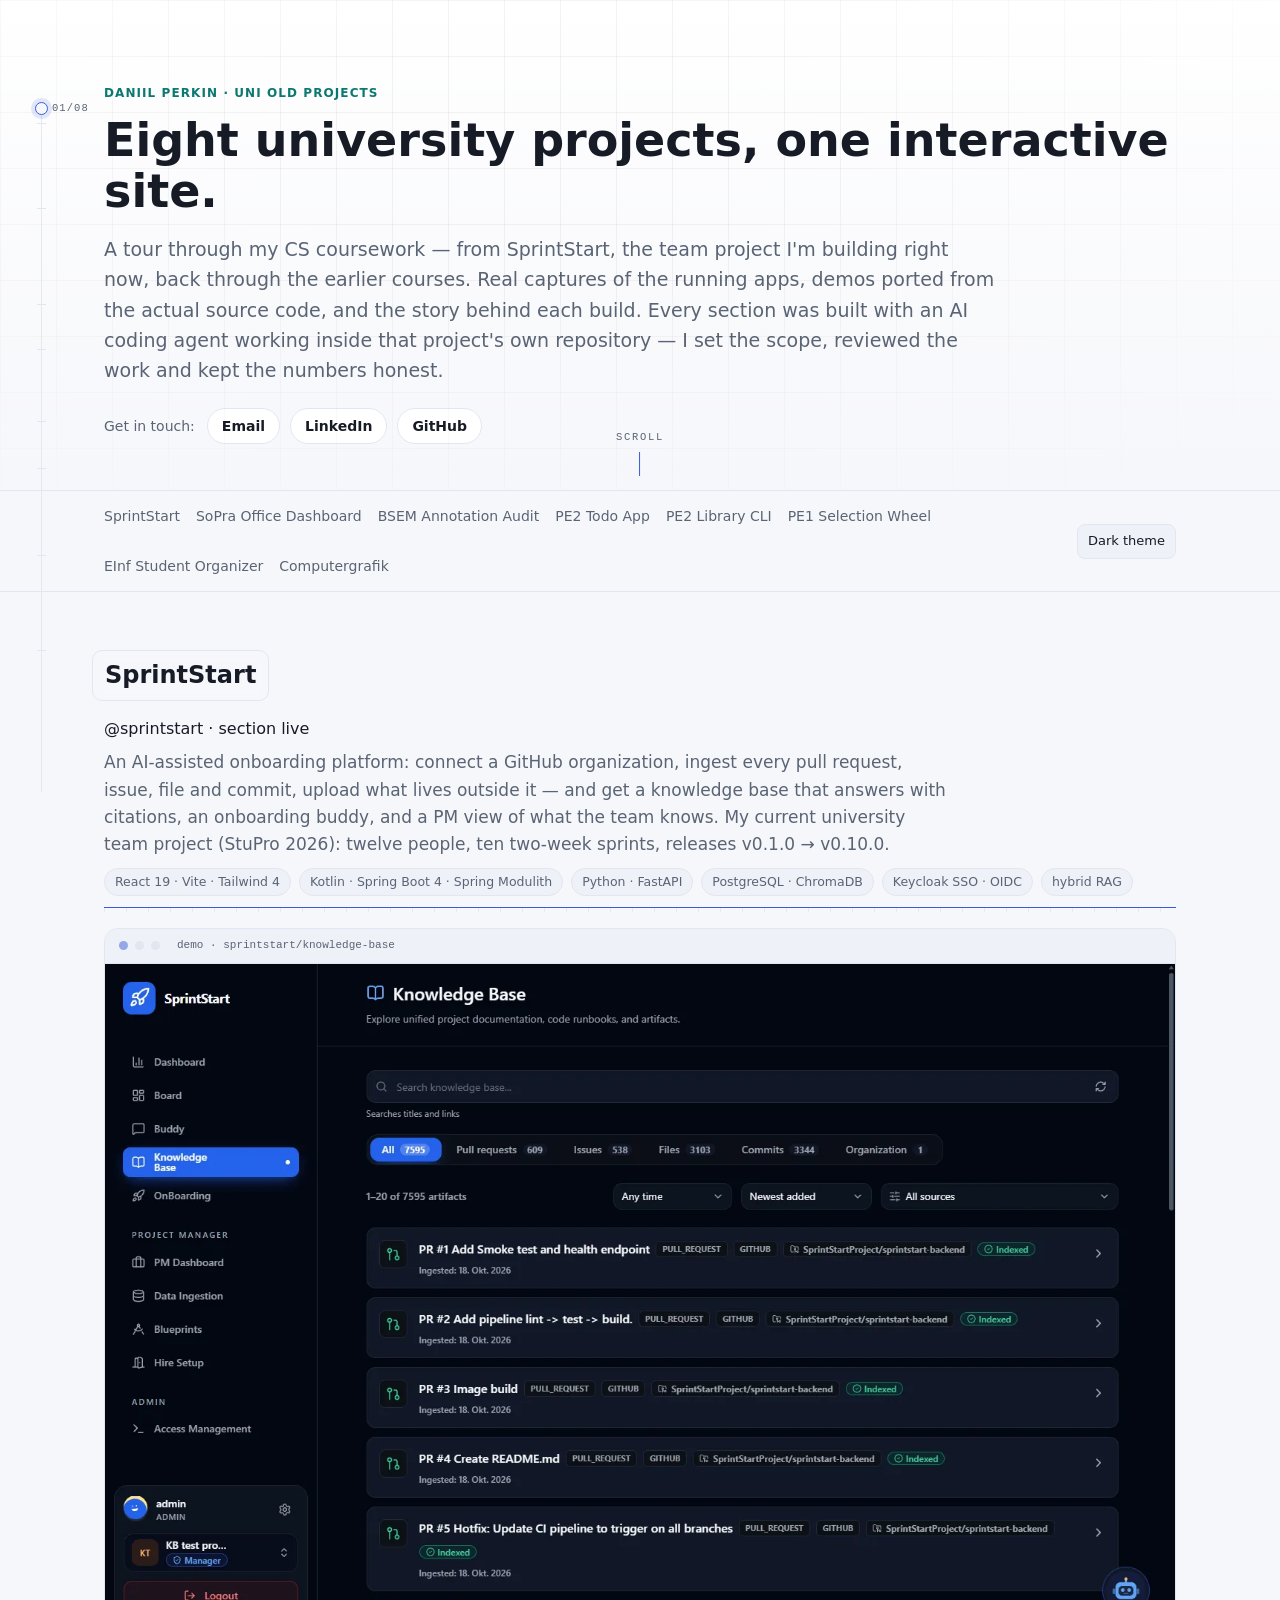
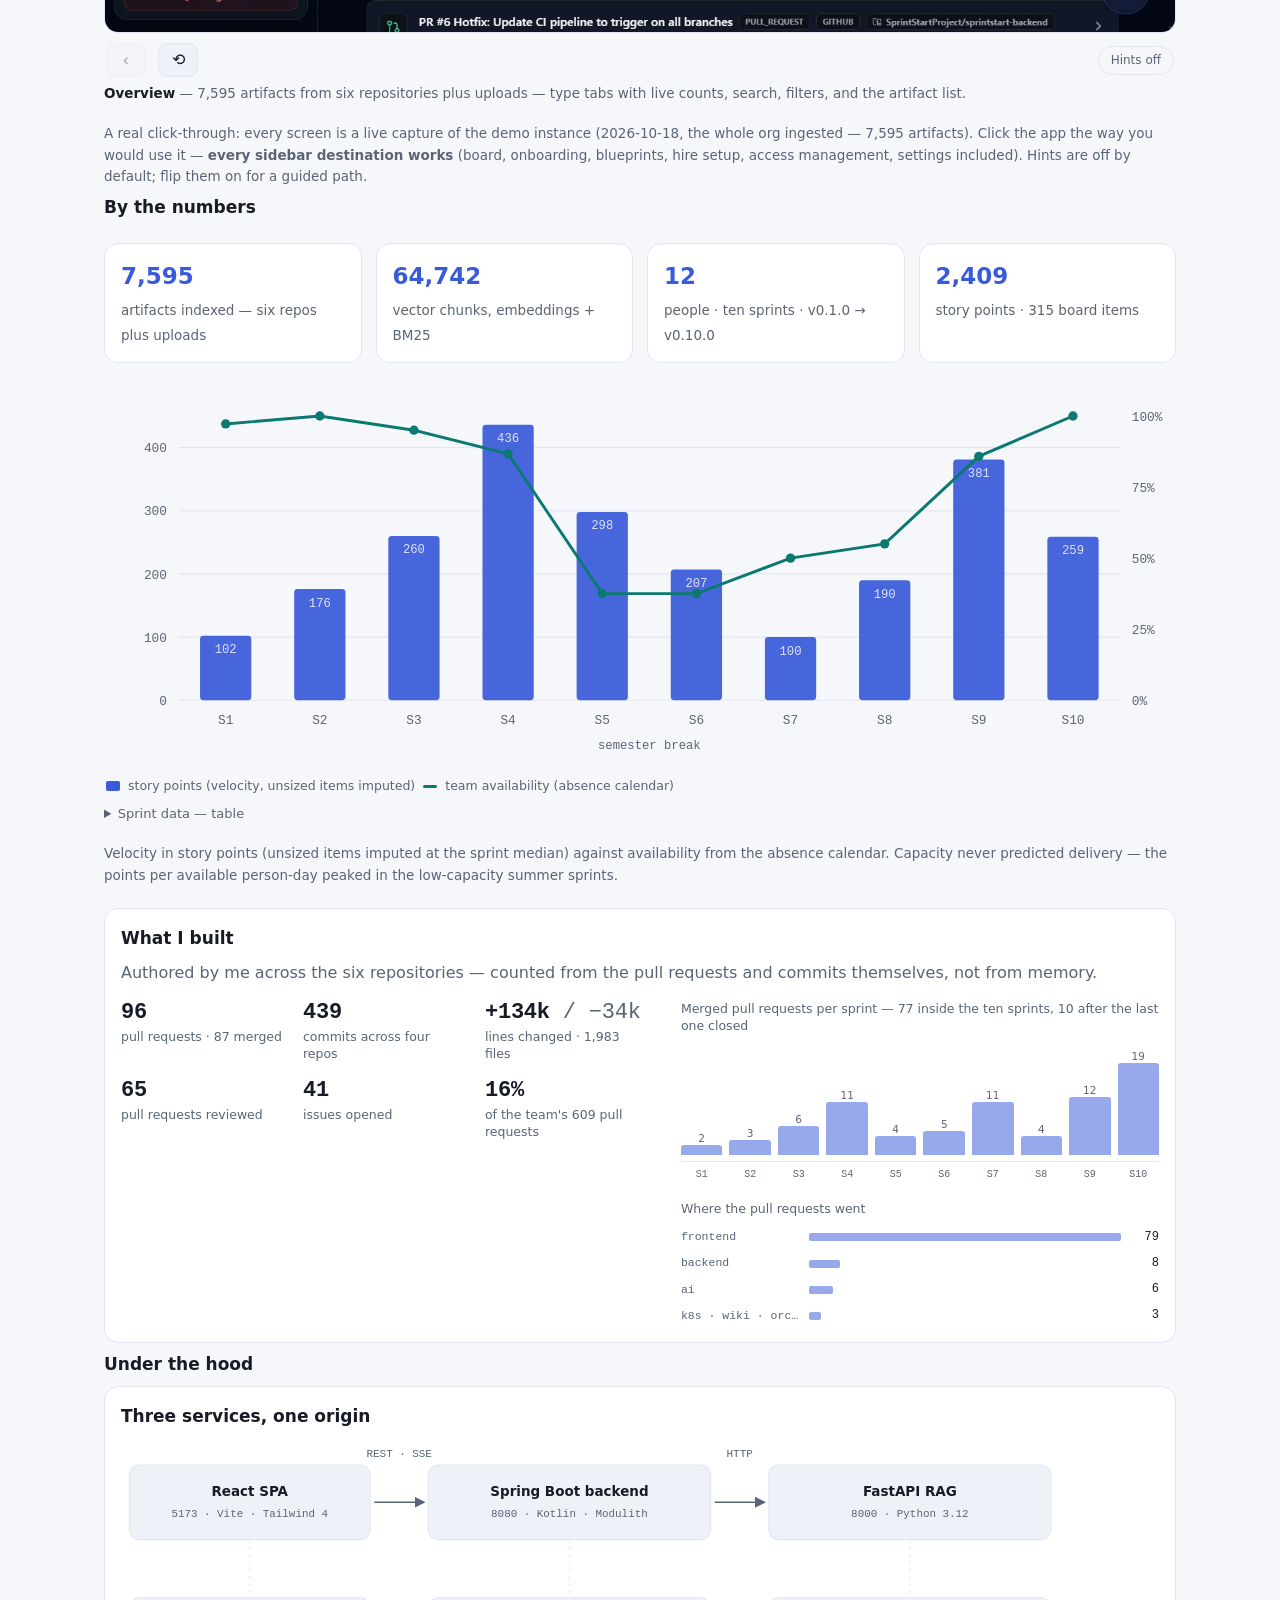
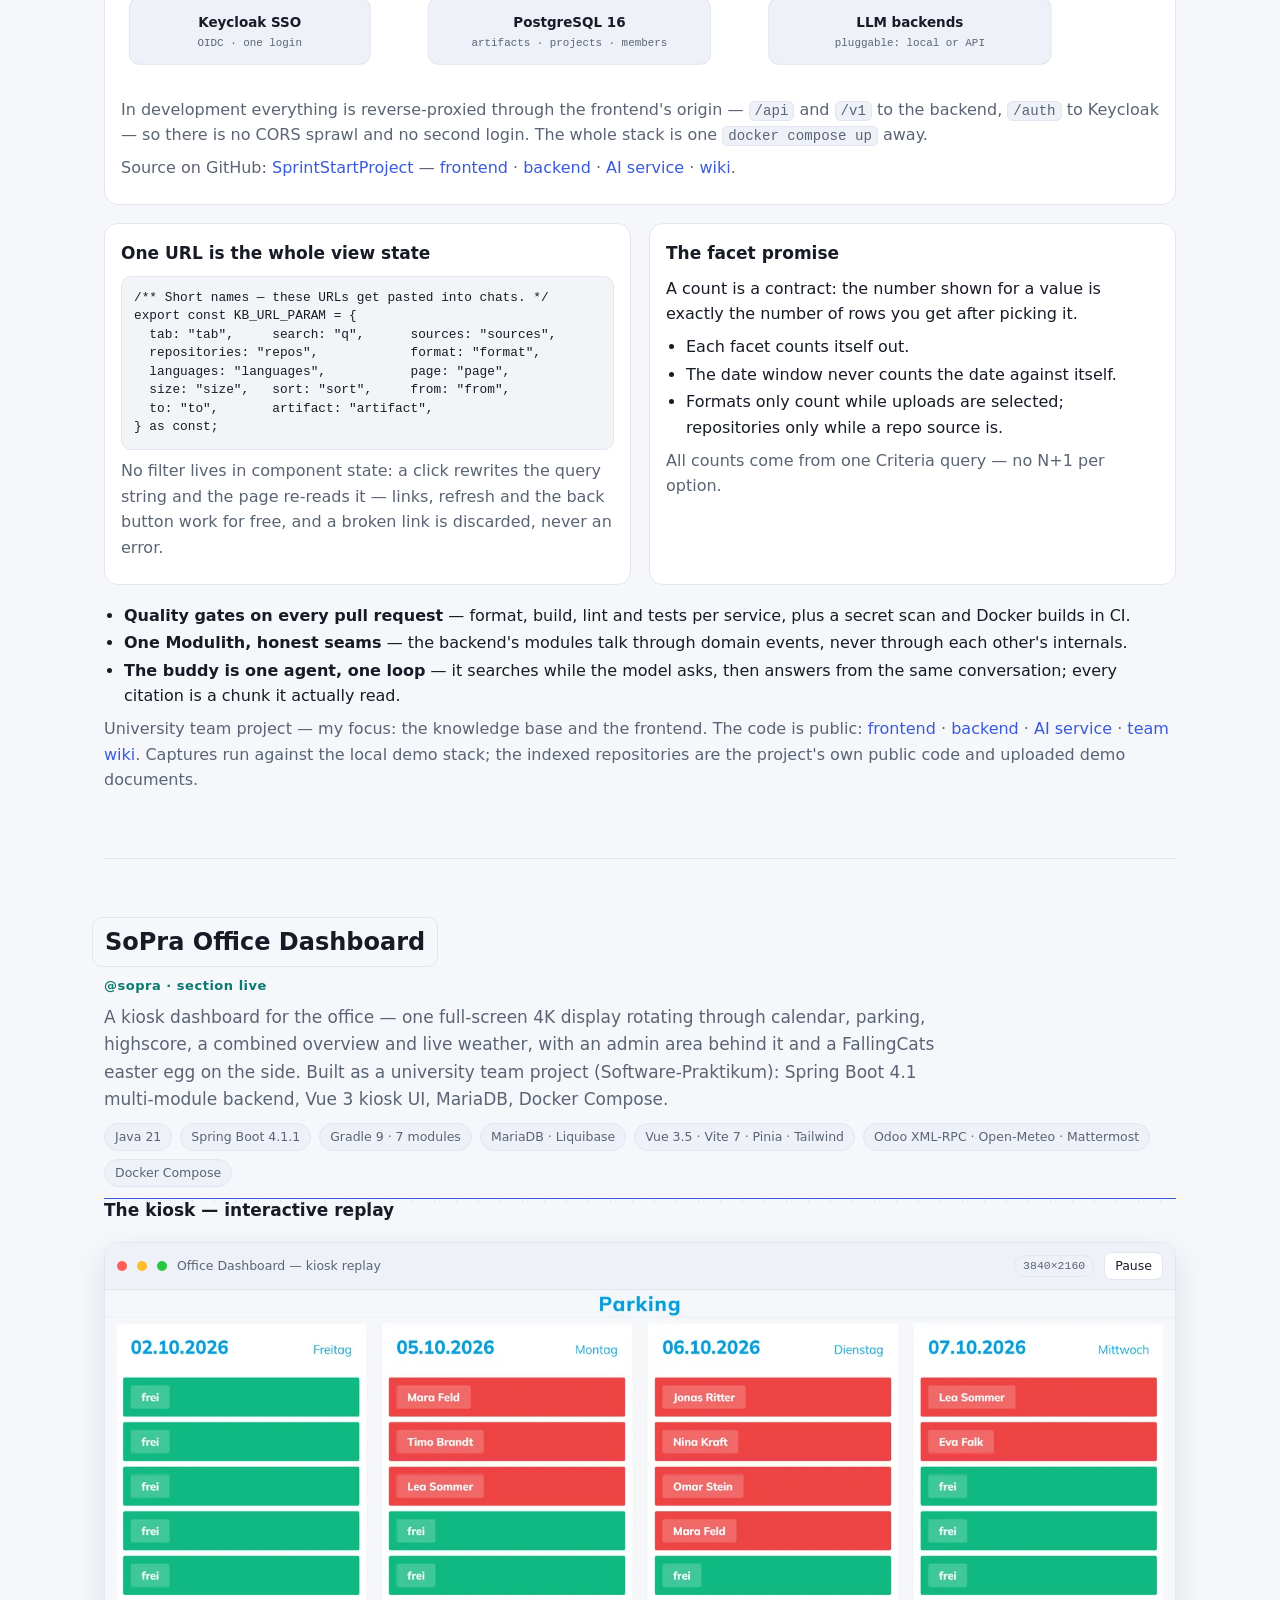
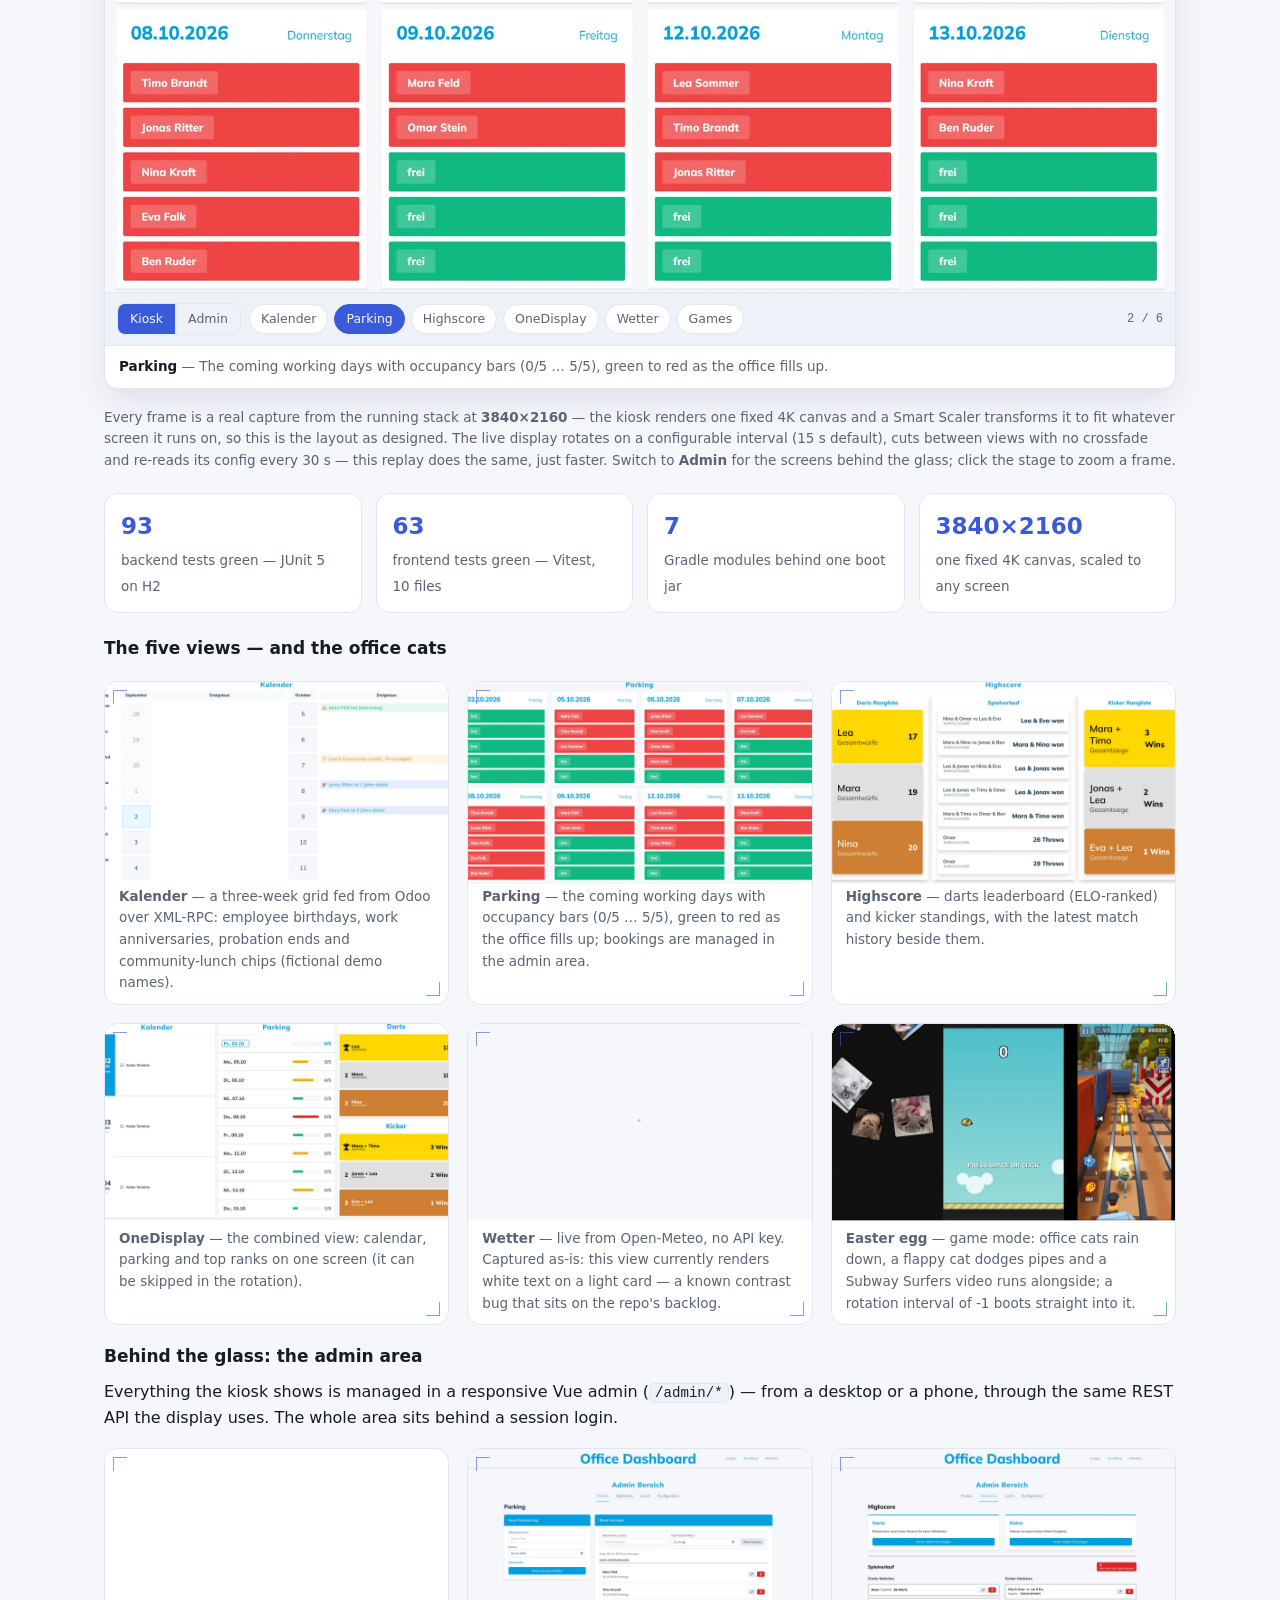
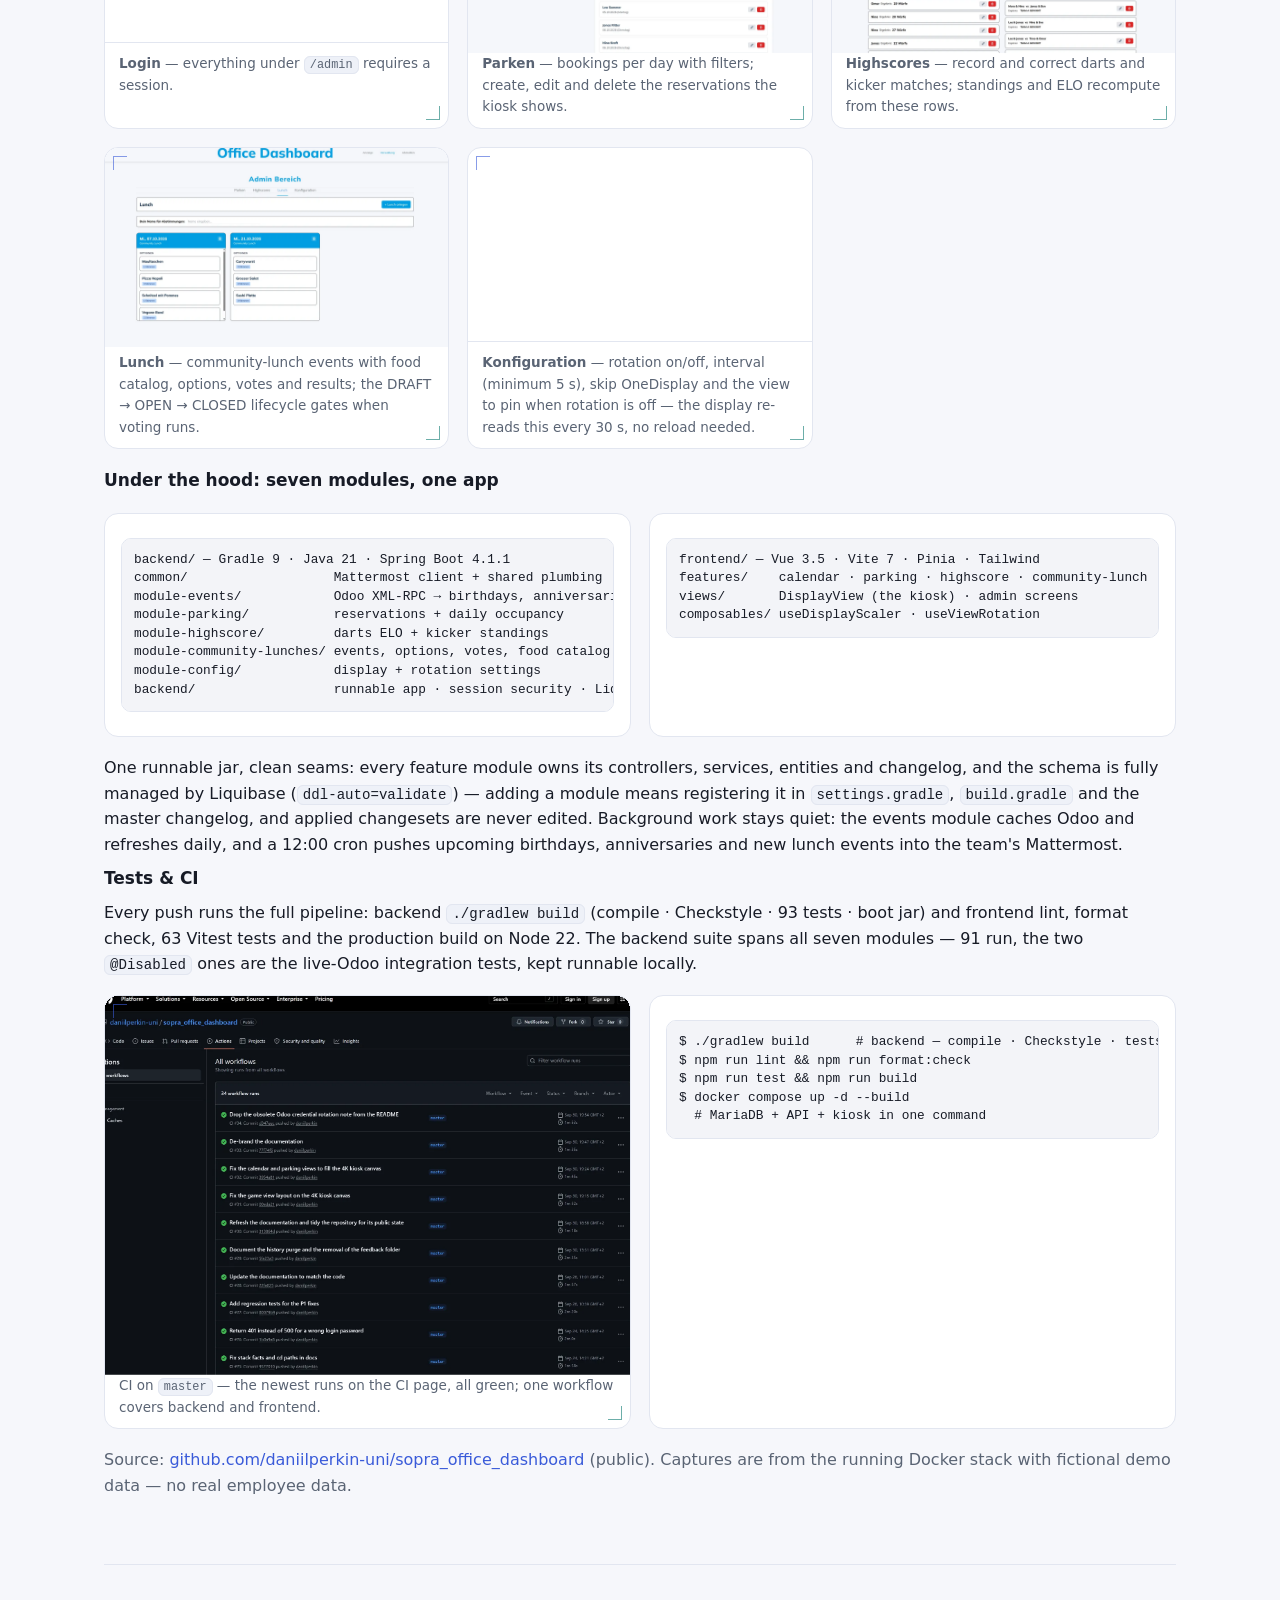
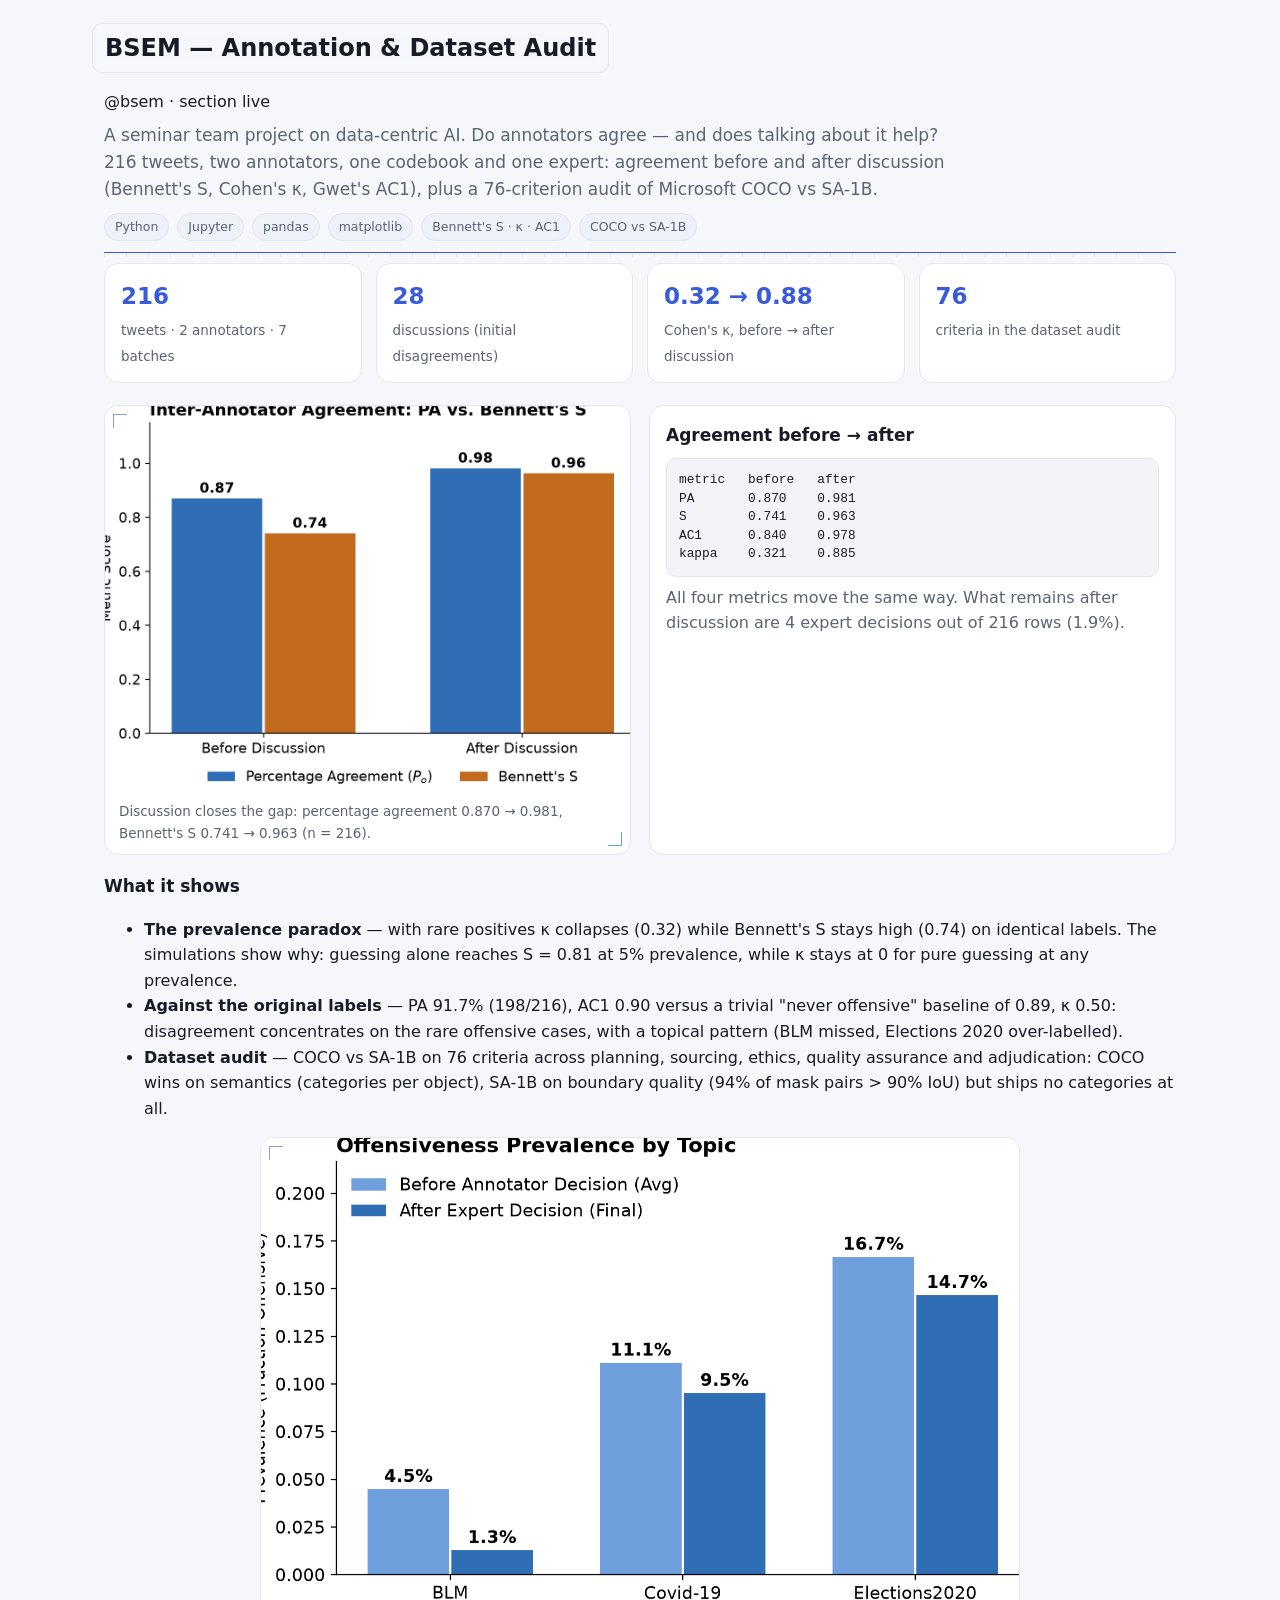
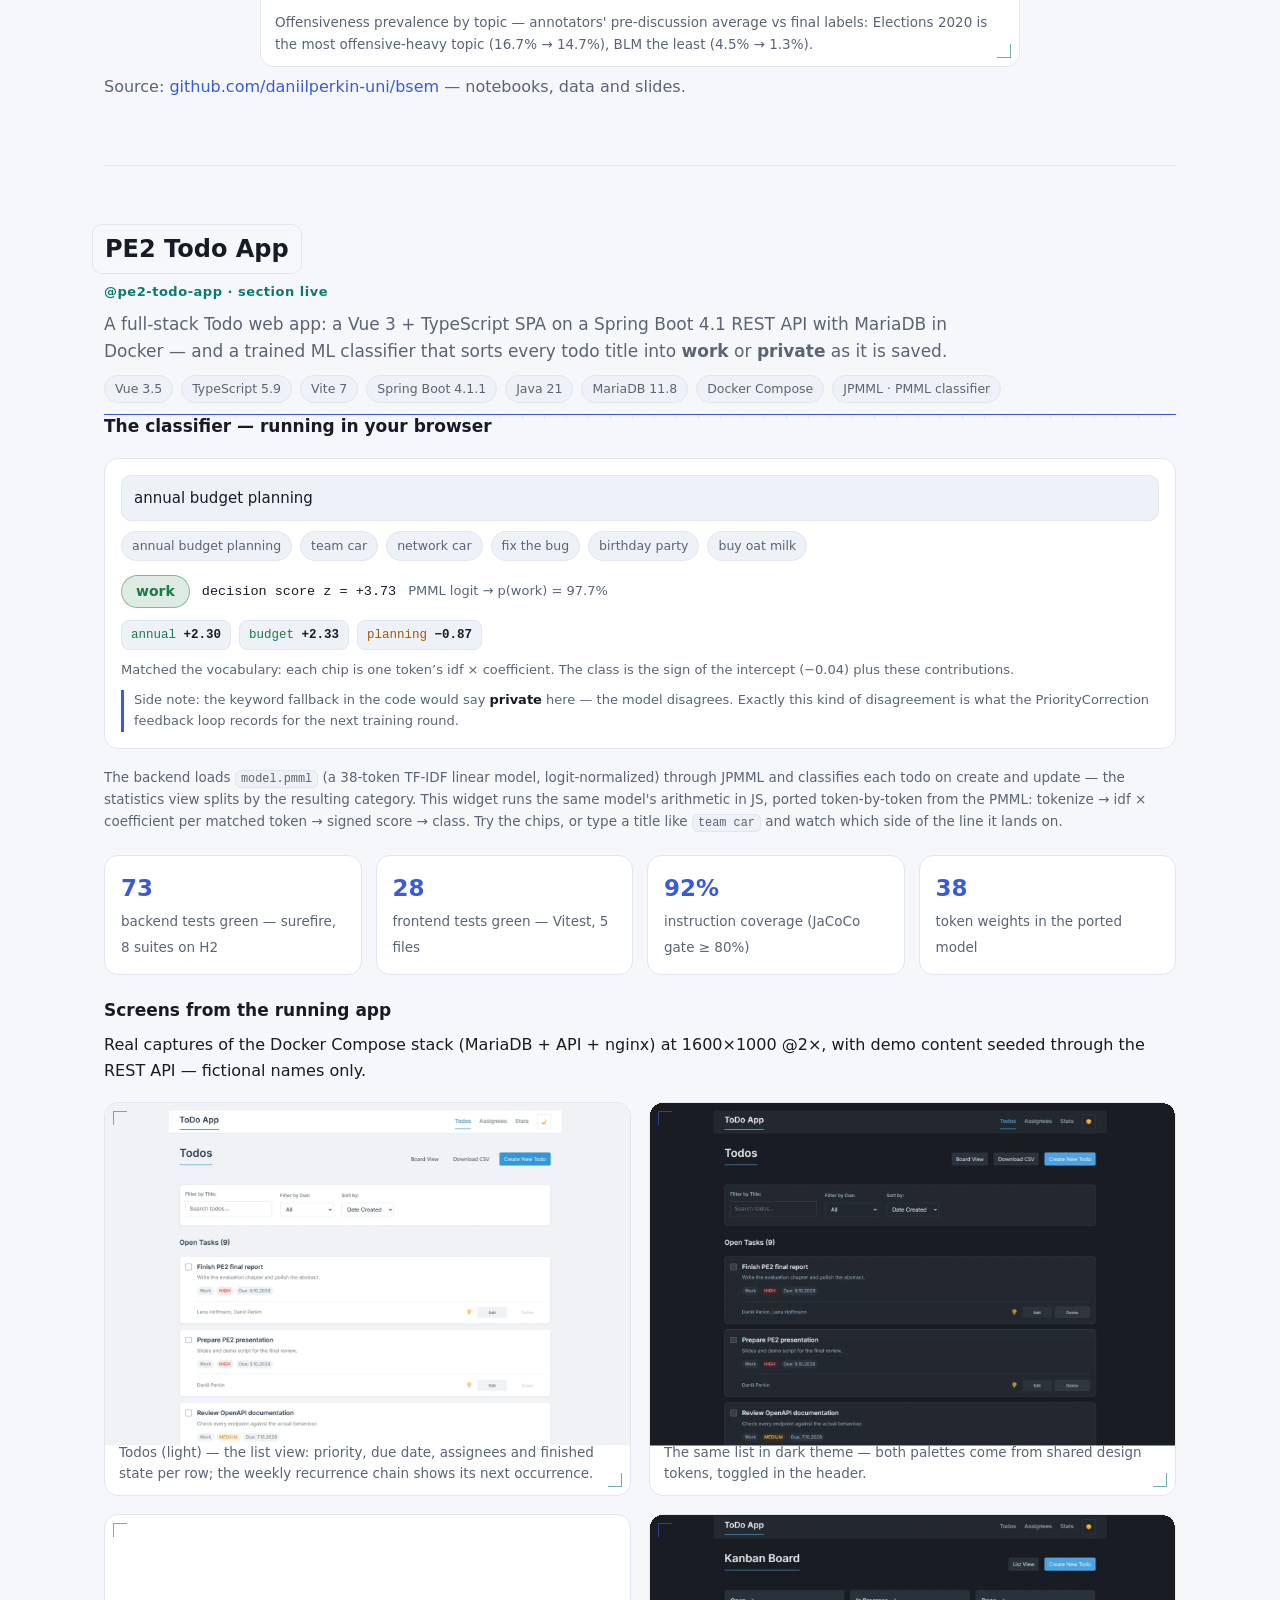
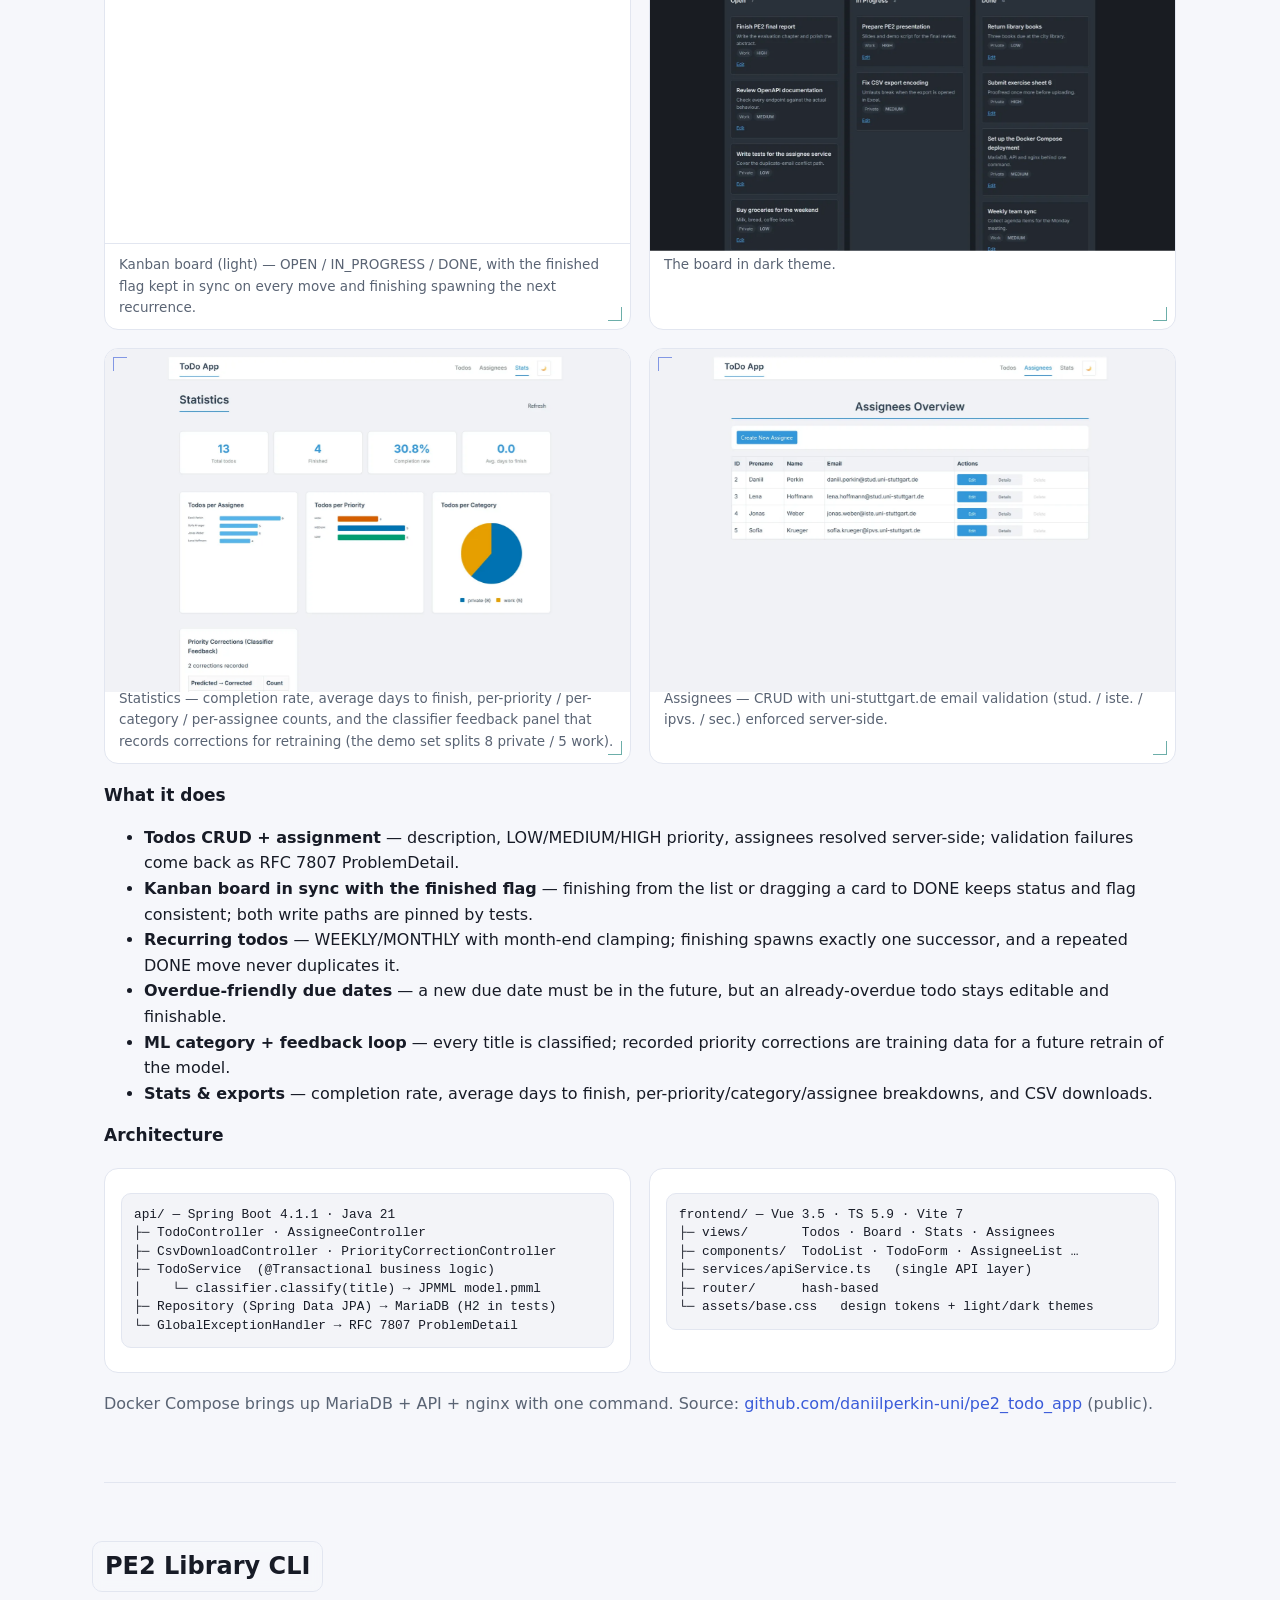
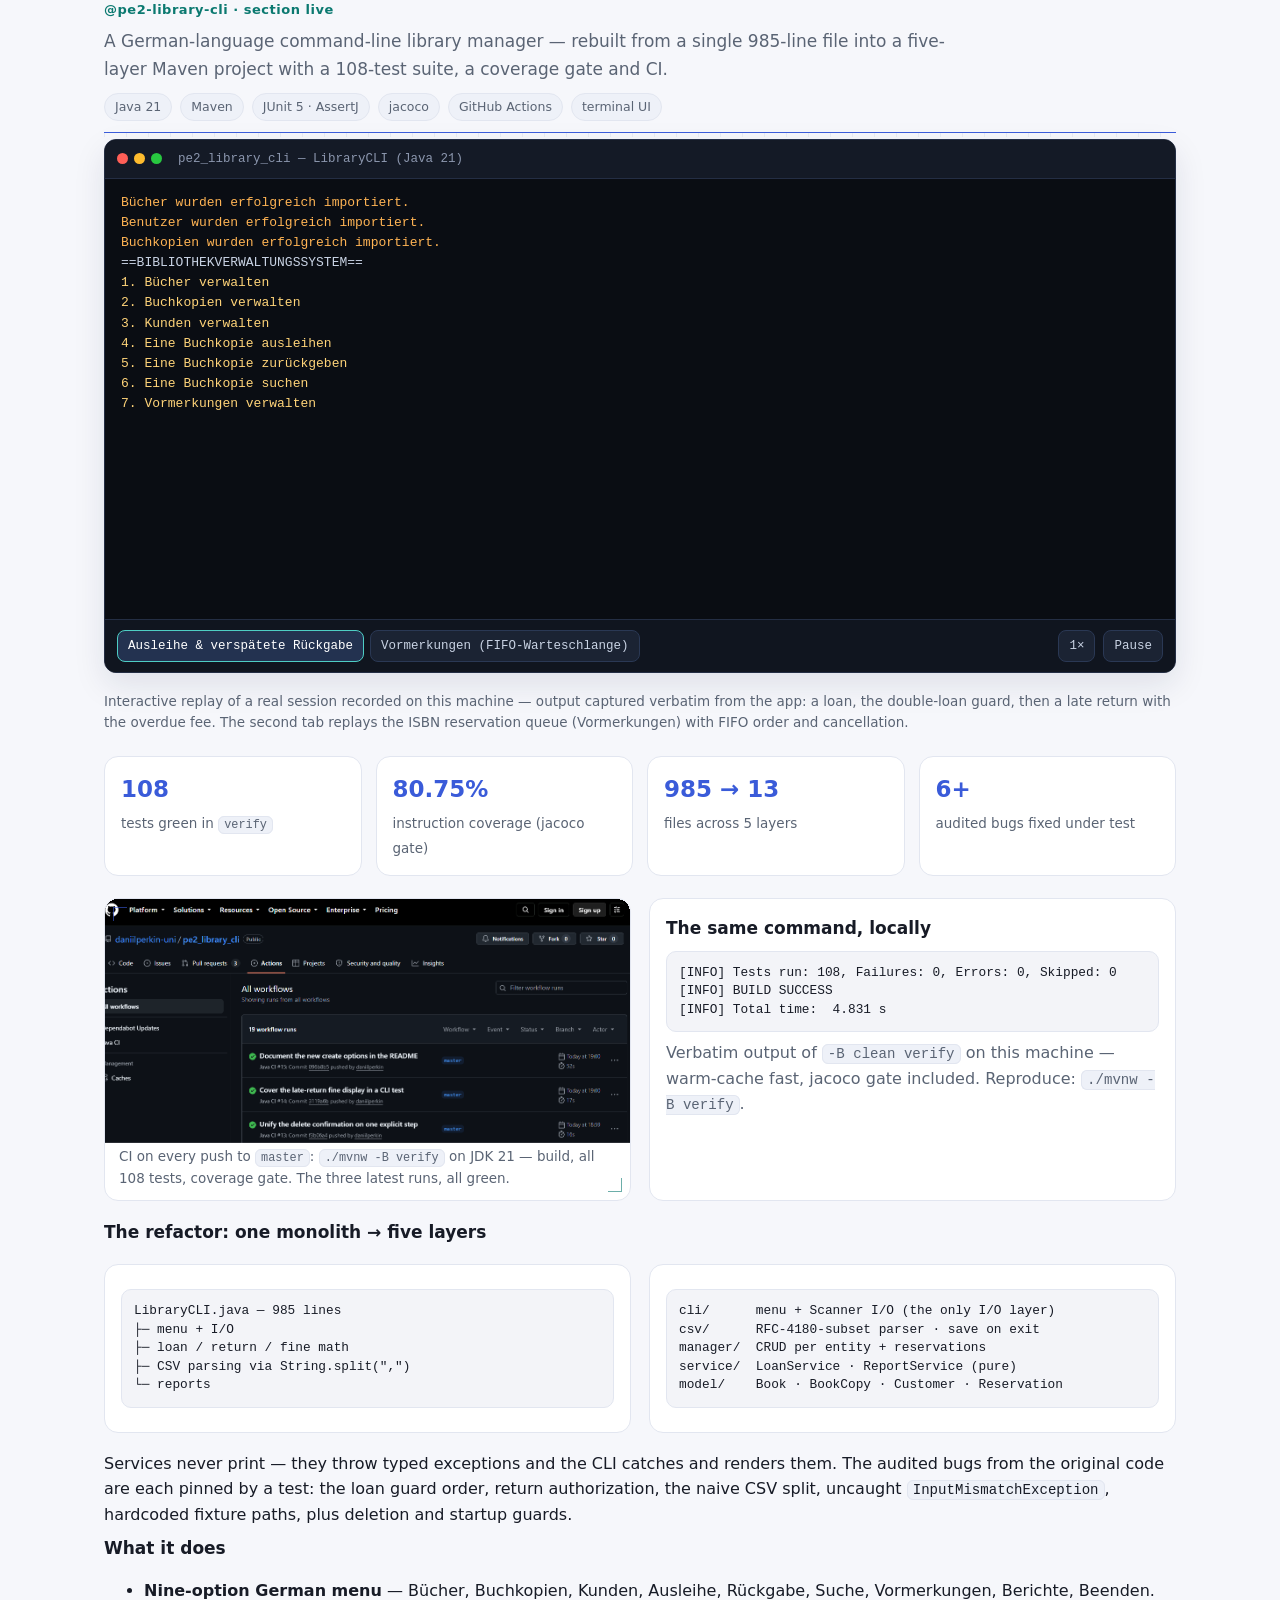
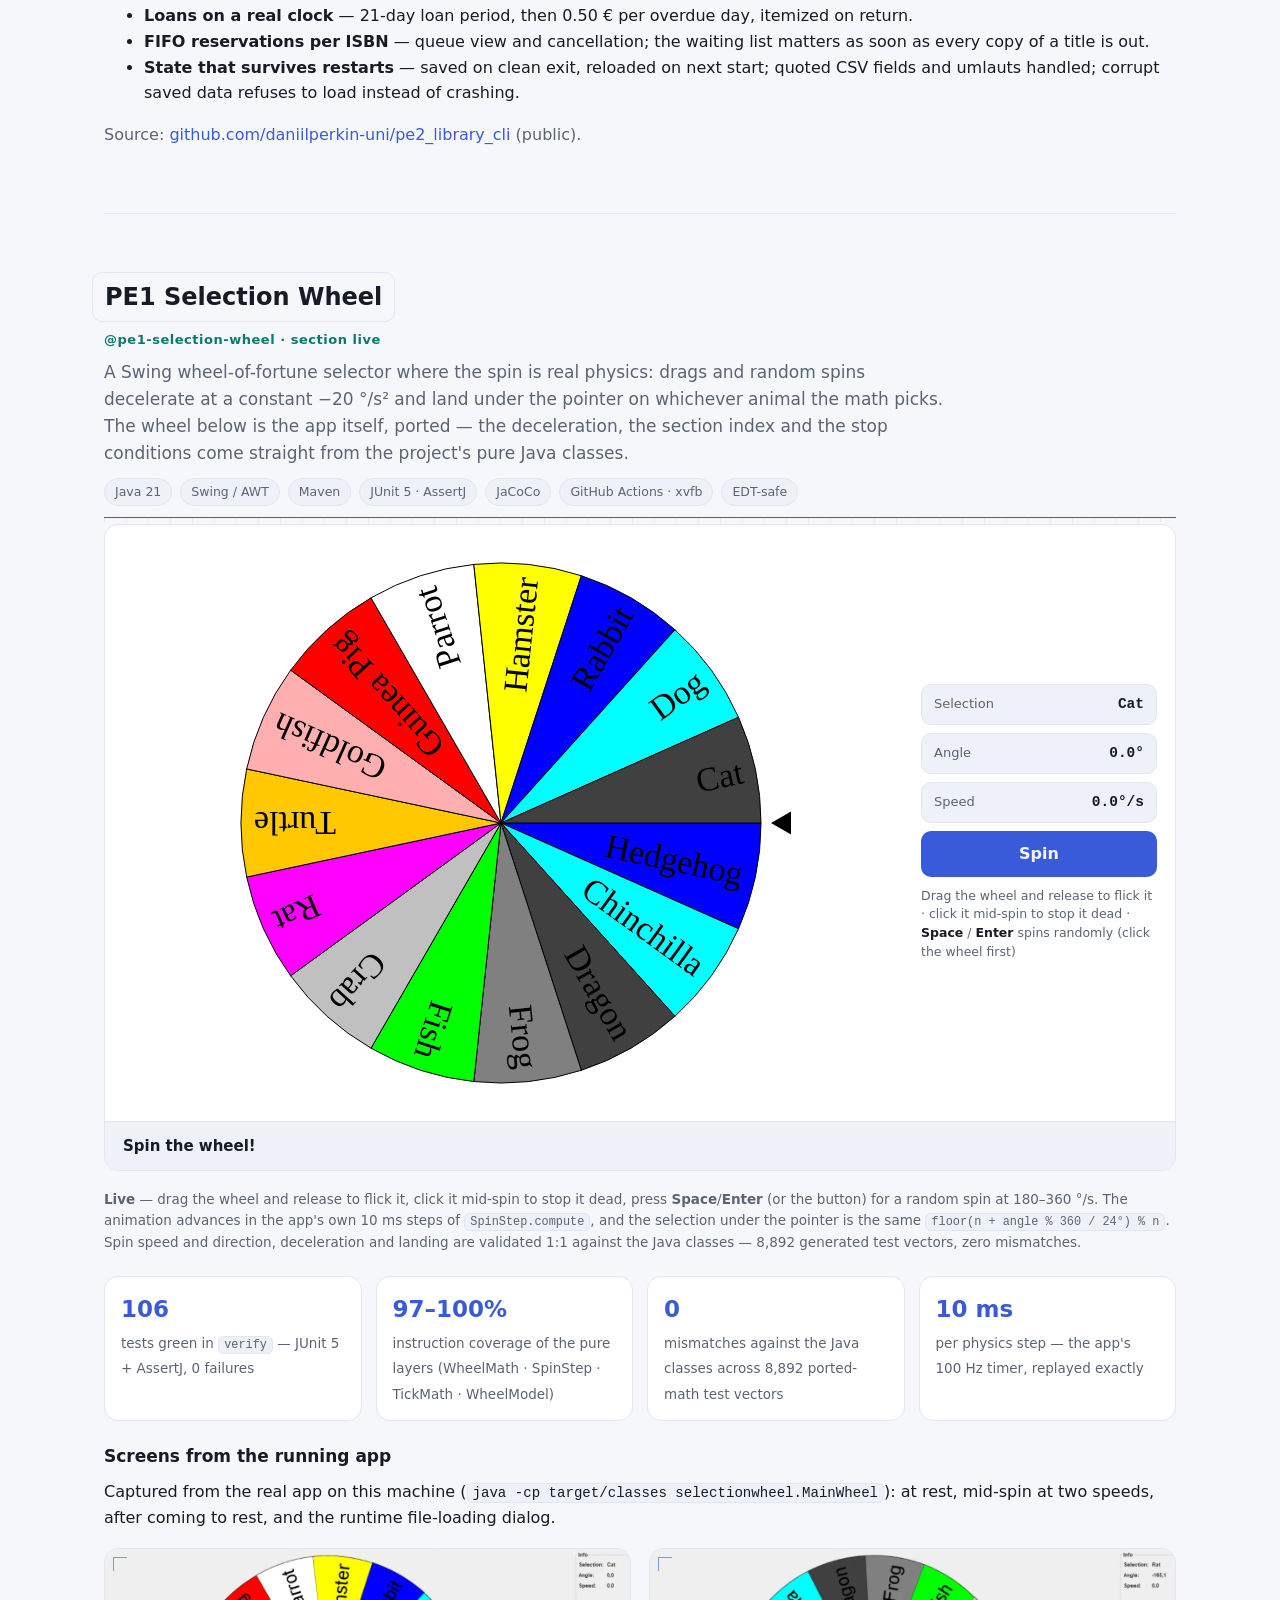
==== index.html @ 146ef690 "Add contact links to the hero and the footer A portfolio page with no way to reach its owner wastes " ====
<!doctype html>
<html lang="en" data-theme="dark">
<head>
<meta charset="utf-8">
<meta name="viewport" content="width=device-width, initial-scale=1">
<title>Uni old projects — Daniil Perkin</title>
<meta name="description" content="Interactive tour of eight university CS projects — SprintStart, SoPra Office Dashboard, BSEM, PE2 Todo, PE2 Library CLI, PE1 Selection Wheel, EInf Student Organizer and Computergrafik. Real captures of the running apps and demos ported from the source code.">
<meta name="author" content="Daniil Perkin">
<meta name="theme-color" content="#0b0e14">
<link rel="canonical" href="https://daniilperkin-uni.github.io/uni-old-projects/">
<link rel="icon" href="assets/favicon.svg" type="image/svg+xml">
<link rel="apple-touch-icon" href="assets/og-card.png">
<meta property="og:type" content="website">
<meta property="og:site_name" content="Daniil Perkin — Uni old projects">
<meta property="og:title" content="Eight university projects, one interactive site.">
<meta property="og:description" content="Real captures of the running apps, demos ported from the actual source code, and the story behind each build — SprintStart, SoPra, BSEM, PE2, PE1, EInf and Computergrafik.">
<meta property="og:url" content="https://daniilperkin-uni.github.io/uni-old-projects/">
<meta property="og:image" content="https://daniilperkin-uni.github.io/uni-old-projects/assets/og-card.png">
<meta property="og:image:type" content="image/png">
<meta property="og:image:width" content="1200">
<meta property="og:image:height" content="630">
<meta property="og:image:alt" content="Daniil Perkin — eight university projects, one interactive site">
<meta property="og:locale" content="en_GB">
<meta name="twitter:card" content="summary_large_image">
<meta name="twitter:title" content="Eight university projects, one interactive site.">
<meta name="twitter:description" content="Real captures of the running apps, demos ported from the source code, and the story behind each build.">
<meta name="twitter:image" content="https://daniilperkin-uni.github.io/uni-old-projects/assets/og-card.png">
<meta name="twitter:image:alt" content="Eight university projects, one interactive site.">
<script type="application/ld+json">
{
  "@context": "https://schema.org",
  "@type": "Person",
  "name": "Daniil Perkin",
  "email": "mailto:daniilperkin2004@gmail.com",
  "jobTitle": "Computer Science student",
  "affiliation": { "@type": "CollegeOrUniversity", "name": "University of Stuttgart" },
  "sameAs": [
    "https://www.linkedin.com/in/daniil-perkin-87b980446/",
    "https://github.com/daniilperkin"
  ]
}
</script>
<script>(function(){try{var t=localStorage.getItem('uop-theme');if(t==='light'||t==='dark'){document.documentElement.dataset.theme=t}else if(window.matchMedia('(prefers-color-scheme: light)').matches){document.documentElement.dataset.theme='light'}}catch(e){}})();</script>
<link rel="stylesheet" href="assets/css/tokens.css">
<link rel="stylesheet" href="assets/css/base.css">
<link rel="stylesheet" href="assets/css/components.css">
<link rel="stylesheet" href="assets/css/motion.css">
<link rel="stylesheet" href="sections/sprintstart/style.css">
<link rel="stylesheet" href="sections/sopra_office_dashboard/style.css">
<link rel="stylesheet" href="sections/bsem/style.css">
<link rel="stylesheet" href="sections/pe2_todo_app/style.css">
<link rel="stylesheet" href="sections/pe2_library_cli/style.css">
<link rel="stylesheet" href="sections/pe1_selection_wheel/style.css">
<link rel="stylesheet" href="sections/oop_student_organizer/style.css">
<link rel="stylesheet" href="sections/computergrafik_aufgaben/style.css">
</head>
<body>
<a class="skip" href="#main">Skip to content</a>
<header class="hero">
  <div class="wrap">
    <p class="kicker">Daniil Perkin · Uni old projects</p>
    <h1>Eight university projects, one interactive site.</h1>
    <p class="lede">A tour through my CS coursework — from SprintStart, the team project I'm building right now, back through the earlier courses. Real captures of the running apps, demos ported from the actual source code, and the story behind each build. Every section was built with an AI coding agent working inside that project's own repository — I set the scope, reviewed the work and kept the numbers honest.</p>
    <p class="contact-links"><span class="contact-lead">Get in touch:</span><a class="contact-link" href="mailto:daniilperkin2004@gmail.com">Email</a><a class="contact-link" href="https://www.linkedin.com/in/daniil-perkin-87b980446/" target="_blank" rel="me noopener">LinkedIn</a><a class="contact-link" href="https://github.com/daniilperkin" target="_blank" rel="me noopener">GitHub</a></p>
  </div>
</header>
<nav class="topnav" aria-label="Projects"><div class="wrap" id="topnav">
<div class="navlinks">
<a href="#sprintstart">SprintStart</a>
<a href="#sopra_office_dashboard">SoPra Office Dashboard</a>
<a href="#bsem">BSEM Annotation Audit</a>
<a href="#pe2_todo_app">PE2 Todo App</a>
<a href="#pe2_library_cli">PE2 Library CLI</a>
<a href="#pe1_selection_wheel">PE1 Selection Wheel</a>
<a href="#oop_student_organizer">EInf Student Organizer</a>
<a href="#computergrafik_aufgaben">Computergrafik</a>
</div>
<button id="theme-toggle" type="button">Light theme</button>
</div></nav>
<main class="wrap" id="main">
<section class="project" id="sprintstart">
  <header class="p-head">
    <p class="p-owner">@sprintstart · section live</p>
    <h2>SprintStart</h2>
    <p class="p-lede">An AI-assisted onboarding platform: connect a GitHub organization, ingest every pull request, issue, file and commit, upload what lives outside it — and get a knowledge base that answers with citations, an onboarding buddy, and a PM view of what the team knows. My current university team project (StuPro 2026): twelve people, ten two-week sprints, releases v0.1.0 → v0.10.0.</p>
    <p class="chips"><span class="chip">React 19 · Vite · Tailwind 4</span><span class="chip">Kotlin · Spring Boot 4 · Spring Modulith</span><span class="chip">Python · FastAPI</span><span class="chip">PostgreSQL · ChromaDB</span><span class="chip">Keycloak SSO · OIDC</span><span class="chip">hybrid RAG</span></p>
  </header>

  <div class="mount" id="ss-demo"></div>
  <script defer src="sections/sprintstart/data.js"></script>
  <p class="caption">A real click-through: every screen is a live capture of the demo instance (2026-10-18, the whole org ingested — 7,595 artifacts). Click the app the way you would use it — <b>every sidebar destination works</b> (board, onboarding, blueprints, hire setup, access management, settings included). Hints are off by default; flip them on for a guided path.</p>

  <h3>By the numbers</h3>
  <div class="kpis">
    <div class="kpi"><b>7,595</b><span>artifacts indexed — six repos plus uploads</span></div>
    <div class="kpi"><b>64,742</b><span>vector chunks, embeddings + BM25</span></div>
    <div class="kpi"><b>12</b><span>people · ten sprints · v0.1.0 → v0.10.0</span></div>
    <div class="kpi"><b>2,409</b><span>story points · 315 board items</span></div>
  </div>
  <div class="mount" id="ss-chart"></div>
  <p class="caption">Velocity in story points (unsized items imputed at the sprint median) against availability from the absence calendar. Capacity never predicted delivery — the points per available person-day peaked in the low-capacity summer sprints.</p>

  <div class="card mine">
    <h3>What I built</h3>
    <p class="muted">Authored by me across the six repositories — counted from the pull requests and commits themselves, not from memory.</p>
    <div class="mine-body">
      <div class="mine-stats">
        <div><b>96</b><span>pull requests · 87 merged</span></div>
        <div><b>439</b><span>commits across four repos</span></div>
        <div><b>+134k <i>/ −34k</i></b><span>lines changed · 1,983 files</span></div>
        <div><b>65</b><span>pull requests reviewed</span></div>
        <div><b>41</b><span>issues opened</span></div>
        <div><b>16%</b><span>of the team's 609 pull requests</span></div>
      </div>
      <div class="mine-charts">
        <figure class="mine-sprints">
          <figcaption>Merged pull requests per sprint — 77 inside the ten sprints, 10 after the last one closed</figcaption>
          <div class="bars" role="img" aria-label="Merged pull requests per sprint: S1 2, S2 3, S3 6, S4 11, S5 4, S6 5, S7 11, S8 4, S9 12, S10 19.">
            <i style="--h:11%"><em>2</em></i><i style="--h:16%"><em>3</em></i><i style="--h:32%"><em>6</em></i><i style="--h:58%"><em>11</em></i><i style="--h:21%"><em>4</em></i><i style="--h:26%"><em>5</em></i><i style="--h:58%"><em>11</em></i><i style="--h:21%"><em>4</em></i><i style="--h:63%"><em>12</em></i><i style="--h:100%"><em>19</em></i>
          </div>
          <div class="labels" aria-hidden="true"><span>S1</span><span>S2</span><span>S3</span><span>S4</span><span>S5</span><span>S6</span><span>S7</span><span>S8</span><span>S9</span><span>S10</span></div>
        </figure>
        <figure class="mine-repos">
          <figcaption>Where the pull requests went</figcaption>
          <ul>
            <li><span>frontend</span><i style="--w:100%"></i><b>79</b></li>
            <li><span>backend</span><i style="--w:10%"></i><b>8</b></li>
            <li><span>ai</span><i style="--w:7.6%"></i><b>6</b></li>
            <li><span>k8s · wiki · orchestrator</span><i style="--w:3.8%"></i><b>3</b></li>
          </ul>
        </figure>
      </div>
    </div>
  </div>

  <h3>Under the hood</h3>
  <div class="card arch">
    <h3>Three services, one origin</h3>
    <svg viewBox="0 0 1000 240" role="img" aria-label="Architecture: a React SPA talks REST and SSE to a Kotlin/Spring Boot backend, which calls a Python FastAPI RAG service; Keycloak provides single sign-on, the backend stores artifacts and projects in PostgreSQL, and the AI service uses ChromaDB with pluggable LLM backends.">
      <defs>
        <marker id="ss-arrow" viewBox="0 0 8 8" refX="7" refY="4" markerWidth="7" markerHeight="7" orient="auto-start-reverse">
          <path d="M0,0 L8,4 L0,8 z" class="ah"/>
        </marker>
      </defs>
      <rect class="ab" x="8" y="24" width="232" height="72" rx="10"/>
      <text class="at" x="124" y="54" text-anchor="middle">React SPA</text>
      <text class="as" x="124" y="74" text-anchor="middle">5173 · Vite · Tailwind 4</text>
      <line class="aa" x1="244" y1="60" x2="292" y2="60" marker-end="url(#ss-arrow)"/>
      <text class="as" x="268" y="16" text-anchor="middle">REST · SSE</text>
      <rect class="ab" x="296" y="24" width="272" height="72" rx="10"/>
      <text class="at" x="432" y="54" text-anchor="middle">Spring Boot backend</text>
      <text class="as" x="432" y="74" text-anchor="middle">8080 · Kotlin · Modulith</text>
      <line class="aa" x1="572" y1="60" x2="620" y2="60" marker-end="url(#ss-arrow)"/>
      <text class="as" x="596" y="16" text-anchor="middle">HTTP</text>
      <rect class="ab" x="624" y="24" width="272" height="72" rx="10"/>
      <text class="at" x="760" y="54" text-anchor="middle">FastAPI RAG</text>
      <text class="as" x="760" y="74" text-anchor="middle">8000 · Python 3.12</text>
      <rect class="ab" x="8" y="152" width="232" height="64" rx="10"/>
      <text class="at" x="124" y="180" text-anchor="middle">Keycloak SSO</text>
      <text class="as" x="124" y="198" text-anchor="middle">OIDC · one login</text>
      <rect class="ab" x="296" y="152" width="272" height="64" rx="10"/>
      <text class="at" x="432" y="180" text-anchor="middle">PostgreSQL 16</text>
      <text class="as" x="432" y="198" text-anchor="middle">artifacts · projects · members</text>
      <rect class="ab" x="624" y="152" width="272" height="64" rx="10"/>
      <text class="at" x="760" y="180" text-anchor="middle">LLM backends</text>
      <text class="as" x="760" y="198" text-anchor="middle">pluggable: local or API</text>
      <line class="ad" x1="124" y1="96" x2="124" y2="152"/>
      <line class="ad" x1="432" y1="96" x2="432" y2="152"/>
      <line class="ad" x1="760" y1="96" x2="760" y2="152"/>
    </svg>
    <p class="muted">In development everything is reverse-proxied through the frontend's origin — <code>/api</code> and <code>/v1</code> to the backend, <code>/auth</code> to Keycloak — so there is no CORS sprawl and no second login. The whole stack is one <code>docker compose up</code> away.</p>
    <p class="muted">Source on GitHub: <a href="https://github.com/SprintStartProject">SprintStartProject</a> — <a href="https://github.com/SprintStartProject/sprintstart-frontend">frontend</a> · <a href="https://github.com/SprintStartProject/sprintstart-backend">backend</a> · <a href="https://github.com/SprintStartProject/sprintstart-ai">AI service</a> · <a href="https://github.com/SprintStartProject/Wiki">wiki</a>.</p>
  </div>
  <div class="grid-2">
    <div class="card code">
      <h3>One URL is the whole view state</h3>
      <pre>/** Short names — these URLs get pasted into chats. */
export const KB_URL_PARAM = {
  tab: "tab",     search: "q",      sources: "sources",
  repositories: "repos",            format: "format",
  languages: "languages",           page: "page",
  size: "size",   sort: "sort",     from: "from",
  to: "to",       artifact: "artifact",
} as const;</pre>
      <p class="muted">No filter lives in component state: a click rewrites the query string and the page re-reads it — links, refresh and the back button work for free, and a broken link is discarded, never an error.</p>
    </div>
    <div class="card">
      <h3>The facet promise</h3>
      <p>A count is a contract: the number shown for a value is exactly the number of rows you get after picking it.</p>
      <ul class="tight">
        <li>Each facet counts itself out.</li>
        <li>The date window never counts the date against itself.</li>
        <li>Formats only count while uploads are selected; repositories only while a repo source is.</li>
      </ul>
      <p class="muted">All counts come from one Criteria query — no N+1 per option.</p>
    </div>
  </div>
  <ul class="tight">
    <li><b>Quality gates on every pull request</b> — format, build, lint and tests per service, plus a secret scan and Docker builds in CI.</li>
    <li><b>One Modulith, honest seams</b> — the backend's modules talk through domain events, never through each other's internals.</li>
    <li><b>The buddy is one agent, one loop</b> — it searches while the model asks, then answers from the same conversation; every citation is a chunk it actually read.</li>
  </ul>

  <p class="muted">University team project — my focus: the knowledge base and the frontend. The code is public: <a href="https://github.com/SprintStartProject/sprintstart-frontend">frontend</a> · <a href="https://github.com/SprintStartProject/sprintstart-backend">backend</a> · <a href="https://github.com/SprintStartProject/sprintstart-ai">AI service</a> · <a href="https://github.com/SprintStartProject/Wiki">team wiki</a>. Captures run against the local demo stack; the indexed repositories are the project's own public code and uploaded demo documents.</p>
</section>
<section class="project" id="sopra_office_dashboard">
  <header class="p-head">
    <p class="p-owner">@sopra · section live</p>
    <h2>SoPra Office Dashboard</h2>
    <p class="p-lede">A kiosk dashboard for the office — one full-screen 4K display rotating through calendar, parking, highscore, a combined overview and live weather, with an admin area behind it and a FallingCats easter egg on the side. Built as a university team project (Software-Praktikum): Spring Boot 4.1 multi-module backend, Vue 3 kiosk UI, MariaDB, Docker Compose.</p>
    <p class="chips"><span class="chip">Java 21</span><span class="chip">Spring Boot 4.1.1</span><span class="chip">Gradle 9 · 7 modules</span><span class="chip">MariaDB · Liquibase</span><span class="chip">Vue 3.5 · Vite 7 · Pinia · Tailwind</span><span class="chip">Odoo XML-RPC · Open-Meteo · Mattermost</span><span class="chip">Docker Compose</span></p>
  </header>

  <h3>The kiosk — interactive replay</h3>
  <div class="mount" id="kiosk-mount"></div>
  <p class="caption">Every frame is a real capture from the running stack at <b>3840×2160</b> — the kiosk renders one fixed 4K canvas and a Smart Scaler transforms it to fit whatever screen it runs on, so this is the layout as designed. The live display rotates on a configurable interval (15 s default), cuts between views with no crossfade and re-reads its config every 30 s — this replay does the same, just faster. Switch to <b>Admin</b> for the screens behind the glass; click the stage to zoom a frame.</p>

  <div class="kpis">
    <div class="kpi"><b>93</b><span>backend tests green — JUnit 5 on H2</span></div>
    <div class="kpi"><b>63</b><span>frontend tests green — Vitest, 10 files</span></div>
    <div class="kpi"><b>7</b><span>Gradle modules behind one boot jar</span></div>
    <div class="kpi"><b>3840×2160</b><span>one fixed 4K canvas, scaled to any screen</span></div>
  </div>

  <h3>The five views — and the office cats</h3>
  <div class="strip">
    <figure class="shot"><img src="sections/sopra_office_dashboard/assets/display-calendar.webp" alt="Kalender — three-week grid with birthday, anniversary and lunch chips" loading="lazy" width="1600" height="900" decoding="async"><figcaption><b>Kalender</b> — a three-week grid fed from Odoo over XML-RPC: employee birthdays, work anniversaries, probation ends and community-lunch chips (fictional demo names).</figcaption></figure>
    <figure class="shot"><img src="sections/sopra_office_dashboard/assets/display-parking.webp" alt="Parking — occupancy per working day" loading="lazy" width="1600" height="900" decoding="async"><figcaption><b>Parking</b> — the coming working days with occupancy bars (0/5 … 5/5), green to red as the office fills up; bookings are managed in the admin area.</figcaption></figure>
    <figure class="shot"><img src="sections/sopra_office_dashboard/assets/display-highscore.webp" alt="Highscore — darts and kicker leaderboards" loading="lazy" width="1600" height="900" decoding="async"><figcaption><b>Highscore</b> — darts leaderboard (ELO-ranked) and kicker standings, with the latest match history beside them.</figcaption></figure>
    <figure class="shot"><img src="sections/sopra_office_dashboard/assets/display-dashboard.webp" alt="OneDisplay — calendar, parking and ranks combined" loading="lazy" width="1600" height="900" decoding="async"><figcaption><b>OneDisplay</b> — the combined view: calendar, parking and top ranks on one screen (it can be skipped in the rotation).</figcaption></figure>
    <figure class="shot"><img src="sections/sopra_office_dashboard/assets/display-weather.png" alt="Wetter — live Open-Meteo data" loading="lazy" width="3840" height="2160" decoding="async"><figcaption><b>Wetter</b> — live from Open-Meteo, no API key. Captured as-is: this view currently renders white text on a light card — a known contrast bug that sits on the repo's backlog.</figcaption></figure>
    <figure class="shot"><img src="sections/sopra_office_dashboard/assets/display-game.webp" alt="Game mode — falling cats, flappy cat, video wall" loading="lazy" width="1600" height="900" decoding="async"><figcaption><b>Easter egg</b> — game mode: office cats rain down, a flappy cat dodges pipes and a Subway Surfers video runs alongside; a rotation interval of -1 boots straight into it.</figcaption></figure>
  </div>

  <h3>Behind the glass: the admin area</h3>
  <p>Everything the kiosk shows is managed in a responsive Vue admin (<code>/admin/*</code>) — from a desktop or a phone, through the same REST API the display uses. The whole area sits behind a session login.</p>
  <div class="strip">
    <figure class="shot"><img src="sections/sopra_office_dashboard/assets/admin-login.png" alt="Admin login" loading="lazy" width="3840" height="2160" decoding="async"><figcaption><b>Login</b> — everything under <code>/admin</code> requires a session.</figcaption></figure>
    <figure class="shot"><img src="sections/sopra_office_dashboard/assets/admin-parking.webp" alt="Parking admin — booking list" loading="lazy" width="1600" height="900" decoding="async"><figcaption><b>Parken</b> — bookings per day with filters; create, edit and delete the reservations the kiosk shows.</figcaption></figure>
    <figure class="shot"><img src="sections/sopra_office_dashboard/assets/admin-highscores.webp" alt="Highscore admin — match management" loading="lazy" width="1600" height="900" decoding="async"><figcaption><b>Highscores</b> — record and correct darts and kicker matches; standings and ELO recompute from these rows.</figcaption></figure>
    <figure class="shot"><img src="sections/sopra_office_dashboard/assets/admin-lunch.webp" alt="Lunch admin — events, options and votes" loading="lazy" width="1600" height="900" decoding="async"><figcaption><b>Lunch</b> — community-lunch events with food catalog, options, votes and results; the DRAFT → OPEN → CLOSED lifecycle gates when voting runs.</figcaption></figure>
    <figure class="shot"><img src="sections/sopra_office_dashboard/assets/admin-config.webp" alt="Konfiguration — display and rotation settings" loading="lazy" width="1600" height="900" decoding="async"><figcaption><b>Konfiguration</b> — rotation on/off, interval (minimum 5 s), skip OneDisplay and the view to pin when rotation is off — the display re-reads this every 30 s, no reload needed.</figcaption></figure>
  </div>
  <h3>Under the hood: seven modules, one app</h3>
  <div class="grid-2">
    <div class="card code"><pre>backend/ — Gradle 9 · Java 21 · Spring Boot 4.1.1
common/                   Mattermost client + shared plumbing
module-events/            Odoo XML-RPC → birthdays, anniversaries, probation
module-parking/           reservations + daily occupancy
module-highscore/         darts ELO + kicker standings
module-community-lunches/ events, options, votes, food catalog
module-config/            display + rotation settings
backend/                  runnable app · session security · Liquibase master</pre></div>
    <div class="card code"><pre>frontend/ — Vue 3.5 · Vite 7 · Pinia · Tailwind
features/    calendar · parking · highscore · community-lunch · dashboard · game
views/       DisplayView (the kiosk) · admin screens
composables/ useDisplayScaler · useViewRotation</pre></div>
  </div>
  <p>One runnable jar, clean seams: every feature module owns its controllers, services, entities and changelog, and the schema is fully managed by Liquibase (<code>ddl-auto=validate</code>) — adding a module means registering it in <code>settings.gradle</code>, <code>build.gradle</code> and the master changelog, and applied changesets are never edited. Background work stays quiet: the events module caches Odoo and refreshes daily, and a 12:00 cron pushes upcoming birthdays, anniversaries and new lunch events into the team's Mattermost.</p>

  <h3>Tests &amp; CI</h3>
  <p>Every push runs the full pipeline: backend <code>./gradlew build</code> (compile · Checkstyle · 93 tests · boot jar) and frontend lint, format check, 63 Vitest tests and the production build on Node 22. The backend suite spans all seven modules — 91 run, the two <code>@Disabled</code> ones are the live-Odoo integration tests, kept runnable locally.</p>
  <div class="grid-2">
    <figure class="shot"><img src="sections/sopra_office_dashboard/assets/ci-actions.webp" alt="GitHub Actions — workflow runs on master, all green" width="1600" height="1120" decoding="async" loading="lazy"><figcaption>CI on <code>master</code> — the newest runs on the CI page, all green; one workflow covers backend and frontend.</figcaption></figure>
    <div class="card code"><pre>$ ./gradlew build      # backend — compile · Checkstyle · tests · boot jar
$ npm run lint &amp;&amp; npm run format:check
$ npm run test &amp;&amp; npm run build
$ docker compose up -d --build
  # MariaDB + API + kiosk in one command</pre></div>
  </div>

  <p class="muted">Source: <a href="https://github.com/daniilperkin-uni/sopra_office_dashboard">github.com/daniilperkin-uni/sopra_office_dashboard</a> (public). Captures are from the running Docker stack with fictional demo data — no real employee data.</p>
</section>
<section class="project" id="bsem">
  <header class="p-head">
    <p class="p-owner">@bsem · section live</p>
    <h2>BSEM — Annotation &amp; Dataset Audit</h2>
    <p class="p-lede">A seminar team project on data-centric AI. Do annotators agree — and does talking about it help? 216 tweets, two annotators, one codebook and one expert: agreement before and after discussion (Bennett's S, Cohen's κ, Gwet's AC1), plus a 76-criterion audit of Microsoft COCO vs SA-1B.</p>
    <p class="chips"><span class="chip">Python</span><span class="chip">Jupyter</span><span class="chip">pandas</span><span class="chip">matplotlib</span><span class="chip">Bennett's S · κ · AC1</span><span class="chip">COCO vs SA-1B</span></p>
  </header>

  <div class="kpis">
    <div class="kpi"><b>216</b><span>tweets · 2 annotators · 7 batches</span></div>
    <div class="kpi"><b>28</b><span>discussions (initial disagreements)</span></div>
    <div class="kpi"><b>0.32 → 0.88</b><span>Cohen's κ, before → after discussion</span></div>
    <div class="kpi"><b>76</b><span>criteria in the dataset audit</span></div>
  </div>

  <div class="grid-2">
    <figure class="shot">
      <img src="sections/bsem/assets/fig_agreement_pa_s.png" alt="Percentage agreement and Bennett's S before and after discussion" width="1236" height="904" decoding="async" loading="eager">
      <figcaption>Discussion closes the gap: percentage agreement 0.870 → 0.981, Bennett's S 0.741 → 0.963 (n = 216).</figcaption>
    </figure>
    <div class="card code">
      <h3>Agreement before → after</h3>
      <pre>metric   before   after
PA       0.870    0.981
S        0.741    0.963
AC1      0.840    0.978
kappa    0.321    0.885</pre>
      <p class="muted">All four metrics move the same way. What remains after discussion are 4 expert decisions out of 216 rows (1.9%).</p>
    </div>
  </div>

  <h3>What it shows</h3>
  <ul>
    <li><b>The prevalence paradox</b> — with rare positives κ collapses (0.32) while Bennett's S stays high (0.74) on identical labels. The simulations show why: guessing alone reaches S = 0.81 at 5% prevalence, while κ stays at 0 for pure guessing at any prevalence.</li>
    <li><b>Against the original labels</b> — PA 91.7% (198/216), AC1 0.90 versus a trivial "never offensive" baseline of 0.89, κ 0.50: disagreement concentrates on the rare offensive cases, with a topical pattern (BLM missed, Elections 2020 over-labelled).</li>
    <li><b>Dataset audit</b> — COCO vs SA-1B on 76 criteria across planning, sourcing, ethics, quality assurance and adjudication: COCO wins on semantics (categories per object), SA-1B on boundary quality (94% of mask pairs &gt; 90% IoU) but ships no categories at all.</li>
  </ul>

  <figure class="shot narrow">
    <img src="sections/bsem/assets/fig_prevalence_by_topic.png" alt="Offensiveness prevalence by topic, before and after discussion" width="1431" height="874" decoding="async" loading="eager">
    <figcaption>Offensiveness prevalence by topic — annotators' pre-discussion average vs final labels: Elections 2020 is the most offensive-heavy topic (16.7% → 14.7%), BLM the least (4.5% → 1.3%).</figcaption>
  </figure>

  <p class="muted">Source: <a href="https://github.com/daniilperkin-uni/bsem">github.com/daniilperkin-uni/bsem</a> — notebooks, data and slides.</p>
</section>
<section class="project" id="pe2_todo_app">
  <header class="p-head">
    <p class="p-owner">@pe2-todo-app · section live</p>
    <h2>PE2 Todo App</h2>
    <p class="p-lede">A full-stack Todo web app: a Vue 3 + TypeScript SPA on a Spring Boot 4.1 REST API with MariaDB in Docker — and a trained ML classifier that sorts every todo title into <b>work</b> or <b>private</b> as it is saved.</p>
    <p class="chips"><span class="chip">Vue 3.5</span><span class="chip">TypeScript 5.9</span><span class="chip">Vite 7</span><span class="chip">Spring Boot 4.1.1</span><span class="chip">Java 21</span><span class="chip">MariaDB 11.8</span><span class="chip">Docker Compose</span><span class="chip">JPMML · PMML classifier</span></p>
  </header>

  <h3>The classifier — running in your browser</h3>
  <div class="mount" id="cls-mount"></div>
  <p class="caption">The backend loads <code>model.pmml</code> (a 38-token TF-IDF linear model, logit-normalized) through JPMML and classifies each todo on create and update — the statistics view splits by the resulting category. This widget runs the same model's arithmetic in JS, ported token-by-token from the PMML: tokenize → idf × coefficient per matched token → signed score → class. Try the chips, or type a title like <code>team car</code> and watch which side of the line it lands on.</p>

  <div class="kpis">
    <div class="kpi"><b>73</b><span>backend tests green — surefire, 8 suites on H2</span></div>
    <div class="kpi"><b>28</b><span>frontend tests green — Vitest, 5 files</span></div>
    <div class="kpi"><b>92%</b><span>instruction coverage (JaCoCo gate ≥ 80%)</span></div>
    <div class="kpi"><b>38</b><span>token weights in the ported model</span></div>
  </div>

  <h3>Screens from the running app</h3>
  <p>Real captures of the Docker Compose stack (MariaDB + API + nginx) at 1600×1000 @2×, with demo content seeded through the REST API — fictional names only.</p>
  <div class="grid-2">
    <figure class="shot">
      <img src="sections/pe2_todo_app/assets/01-todos-light.webp" alt="Todos list view, light theme" width="1600" height="1000" decoding="async" loading="lazy">
      <figcaption>Todos (light) — the list view: priority, due date, assignees and finished state per row; the weekly recurrence chain shows its next occurrence.</figcaption>
    </figure>
    <figure class="shot">
      <img src="sections/pe2_todo_app/assets/02-todos-dark.webp" alt="Todos list view, dark theme" width="1600" height="1000" decoding="async" loading="lazy">
      <figcaption>The same list in dark theme — both palettes come from shared design tokens, toggled in the header.</figcaption>
    </figure>
  </div>
  <div class="grid-2">
    <figure class="shot">
      <img src="sections/pe2_todo_app/assets/04-board-light.webp" alt="Kanban board, light theme" width="1600" height="1000" decoding="async" loading="lazy">
      <figcaption>Kanban board (light) — OPEN / IN_PROGRESS / DONE, with the finished flag kept in sync on every move and finishing spawning the next recurrence.</figcaption>
    </figure>
    <figure class="shot">
      <img src="sections/pe2_todo_app/assets/03-board-dark.webp" alt="Kanban board, dark theme" width="1600" height="1000" decoding="async" loading="lazy">
      <figcaption>The board in dark theme.</figcaption>
    </figure>
  </div>
  <div class="grid-2">
    <figure class="shot">
      <img src="sections/pe2_todo_app/assets/05-stats-light.webp" alt="Statistics dashboard" width="1600" height="1000" decoding="async" loading="lazy">
      <figcaption>Statistics — completion rate, average days to finish, per-priority / per-category / per-assignee counts, and the classifier feedback panel that records corrections for retraining (the demo set splits 8 private / 5 work).</figcaption>
    </figure>
    <figure class="shot">
      <img src="sections/pe2_todo_app/assets/06-assignees-light.webp" alt="Assignees overview" width="1600" height="1000" decoding="async" loading="lazy">
      <figcaption>Assignees — CRUD with uni-stuttgart.de email validation (stud. / iste. / ipvs. / sec.) enforced server-side.</figcaption>
    </figure>
  </div>

  <h3>What it does</h3>
  <ul>
    <li><b>Todos CRUD + assignment</b> — description, LOW/MEDIUM/HIGH priority, assignees resolved server-side; validation failures come back as RFC 7807 ProblemDetail.</li>
    <li><b>Kanban board in sync with the finished flag</b> — finishing from the list or dragging a card to DONE keeps status and flag consistent; both write paths are pinned by tests.</li>
    <li><b>Recurring todos</b> — WEEKLY/MONTHLY with month-end clamping; finishing spawns exactly one successor, and a repeated DONE move never duplicates it.</li>
    <li><b>Overdue-friendly due dates</b> — a new due date must be in the future, but an already-overdue todo stays editable and finishable.</li>
    <li><b>ML category + feedback loop</b> — every title is classified; recorded priority corrections are training data for a future retrain of the model.</li>
    <li><b>Stats &amp; exports</b> — completion rate, average days to finish, per-priority/category/assignee breakdowns, and CSV downloads.</li>
  </ul>

  <h3>Architecture</h3>
  <div class="grid-2">
    <div class="card code"><pre>api/ — Spring Boot 4.1.1 · Java 21
├─ TodoController · AssigneeController
├─ CsvDownloadController · PriorityCorrectionController
├─ TodoService  (@Transactional business logic)
│    └─ classifier.classify(title) → JPMML model.pmml
├─ Repository (Spring Data JPA) → MariaDB (H2 in tests)
└─ GlobalExceptionHandler → RFC 7807 ProblemDetail</pre></div>
    <div class="card code"><pre>frontend/ — Vue 3.5 · TS 5.9 · Vite 7
├─ views/       Todos · Board · Stats · Assignees
├─ components/  TodoList · TodoForm · AssigneeList …
├─ services/apiService.ts   (single API layer)
├─ router/      hash-based
└─ assets/base.css   design tokens + light/dark themes</pre></div>
  </div>

  <p class="muted">Docker Compose brings up MariaDB + API + nginx with one command. Source: <a href="https://github.com/daniilperkin-uni/pe2_todo_app">github.com/daniilperkin-uni/pe2_todo_app</a> (public).</p>
</section>
<section class="project" id="pe2_library_cli">
  <header class="p-head">
    <p class="p-owner">@pe2-library-cli · section live</p>
    <h2>PE2 Library CLI</h2>
    <p class="p-lede">A German-language command-line library manager — rebuilt from a single 985-line file into a five-layer Maven project with a 108-test suite, a coverage gate and CI.</p>
    <p class="chips"><span class="chip">Java 21</span><span class="chip">Maven</span><span class="chip">JUnit 5 · AssertJ</span><span class="chip">jacoco</span><span class="chip">GitHub Actions</span><span class="chip">terminal UI</span></p>
  </header>

  <script defer src="sections/pe2_library_cli/sessions.js"></script>
  <div class="mount" id="term-mount"></div>
  <p class="caption">Interactive replay of a real session recorded on this machine — output captured verbatim from the app: a loan, the double-loan guard, then a late return with the overdue fee. The second tab replays the ISBN reservation queue (Vormerkungen) with FIFO order and cancellation.</p>

  <div class="kpis">
    <div class="kpi"><b>108</b><span>tests green in <code>verify</code></span></div>
    <div class="kpi"><b>80.75%</b><span>instruction coverage (jacoco gate)</span></div>
    <div class="kpi"><b>985 → 13</b><span>files across 5 layers</span></div>
    <div class="kpi"><b>6+</b><span>audited bugs fixed under test</span></div>
  </div>
  <div class="grid-2">
    <figure class="shot">
      <img src="sections/pe2_library_cli/assets/actions.png" alt="GitHub Actions — the verify workflow green on master" width="1262" height="568" decoding="async" loading="lazy">
      <figcaption>CI on every push to <code>master</code>: <code>./mvnw -B verify</code> on JDK 21 — build, all 108 tests, coverage gate. The three latest runs, all green.</figcaption>
    </figure>
    <div class="card code">
      <h3>The same command, locally</h3>
      <pre>[INFO] Tests run: 108, Failures: 0, Errors: 0, Skipped: 0
[INFO] BUILD SUCCESS
[INFO] Total time:  4.831 s</pre>
      <p class="muted">Verbatim output of <code>-B clean verify</code> on this machine — warm-cache fast, jacoco gate included. Reproduce: <code>./mvnw -B verify</code>.</p>
    </div>
  </div>

  <h3>The refactor: one monolith → five layers</h3>
  <div class="grid-2">
    <div class="card code"><pre>LibraryCLI.java — 985 lines
├─ menu + I/O
├─ loan / return / fine math
├─ CSV parsing via String.split(",")
└─ reports</pre></div>
    <div class="card code"><pre>cli/      menu + Scanner I/O (the only I/O layer)
csv/      RFC-4180-subset parser · save on exit
manager/  CRUD per entity + reservations
service/  LoanService · ReportService (pure)
model/    Book · BookCopy · Customer · Reservation</pre></div>
  </div>
  <p>Services never print — they throw typed exceptions and the CLI catches and renders them. The audited bugs from the original code are each pinned by a test: the loan guard order, return authorization, the naive CSV split, uncaught <code>InputMismatchException</code>, hardcoded fixture paths, plus deletion and startup guards.</p>

  <h3>What it does</h3>
  <ul>
    <li><b>Nine-option German menu</b> — Bücher, Buchkopien, Kunden, Ausleihe, Rückgabe, Suche, Vormerkungen, Berichte, Beenden.</li>
    <li><b>Loans on a real clock</b> — 21-day loan period, then 0.50 € per overdue day, itemized on return.</li>
    <li><b>FIFO reservations per ISBN</b> — queue view and cancellation; the waiting list matters as soon as every copy of a title is out.</li>
    <li><b>State that survives restarts</b> — saved on clean exit, reloaded on next start; quoted CSV fields and umlauts handled; corrupt saved data refuses to load instead of crashing.</li>
  </ul>
  <p class="muted">Source: <a href="https://github.com/daniilperkin-uni/pe2_library_cli">github.com/daniilperkin-uni/pe2_library_cli</a> (public).</p>
</section>
<section class="project" id="pe1_selection_wheel">
  <header class="p-head">
    <p class="p-owner">@pe1-selection-wheel · section live</p>
    <h2>PE1 Selection Wheel</h2>
    <p class="p-lede">A Swing wheel-of-fortune selector where the spin is real physics: drags and random spins decelerate at a constant &minus;20&nbsp;&deg;/s&sup2; and land under the pointer on whichever animal the math picks. The wheel below is the app itself, ported &mdash; the deceleration, the section index and the stop conditions come straight from the project's pure Java classes.</p>
    <p class="chips"><span class="chip">Java 21</span><span class="chip">Swing / AWT</span><span class="chip">Maven</span><span class="chip">JUnit 5 · AssertJ</span><span class="chip">JaCoCo</span><span class="chip">GitHub Actions · xvfb</span><span class="chip">EDT-safe</span></p>
  </header>

  <div class="mount" id="wheel-mount"></div>
  <p class="caption"><b>Live</b> &mdash; drag the wheel and release to flick it, click it mid-spin to stop it dead, press <b>Space</b>/<b>Enter</b> (or the button) for a random spin at 180&ndash;360&nbsp;&deg;/s. The animation advances in the app's own 10&nbsp;ms steps of <code>SpinStep.compute</code>, and the selection under the pointer is the same <code>floor(n + angle % 360 / 24&deg;) % n</code>. Spin speed and direction, deceleration and landing are validated 1:1 against the Java classes &mdash; 8,892 generated test vectors, zero mismatches.</p>

  <div class="kpis">
    <div class="kpi"><b>106</b><span>tests green in <code>verify</code> — JUnit 5 + AssertJ, 0 failures</span></div>
    <div class="kpi"><b>97–100%</b><span>instruction coverage of the pure layers (WheelMath · SpinStep · TickMath · WheelModel)</span></div>
    <div class="kpi"><b>0</b><span>mismatches against the Java classes across 8,892 ported-math test vectors</span></div>
    <div class="kpi"><b>10 ms</b><span>per physics step — the app's 100&nbsp;Hz timer, replayed exactly</span></div>
  </div>

  <h3>Screens from the running app</h3>
  <p>Captured from the real app on this machine (<code>java -cp target/classes selectionwheel.MainWheel</code>): at rest, mid-spin at two speeds, after coming to rest, and the runtime file-loading dialog.</p>
  <div class="grid-2">
    <figure class="shot">
      <img src="sections/pe1_selection_wheel/assets/app-idle.webp" alt="Selection Wheel app at rest: the wheel with black borders, the Info panel and the Spin / Load list buttons" width="1268" height="777" decoding="async" loading="lazy">
      <figcaption>At rest — 15 sections from the bundled <code>itemlist.txt</code>, borders on, the Info panel showing Selection / Angle / Speed, result bar idling on “Spin the wheel!”.</figcaption>
    </figure>
    <figure class="shot">
      <img src="sections/pe1_selection_wheel/assets/app-result.webp" alt="Selection Wheel app just after a spin ended, result bar showing the selection" width="1268" height="777" decoding="async" loading="lazy">
      <figcaption>Landed — this spin came to rest at −165.1° (German number format, as on this machine): <code>floor(15 + (−165.1 % 360) / 24) % 15 = 8</code> → “Rat”, exactly the wedge under the pointer. The inline result bar names it; no modal dialog ever blocks the flow.</figcaption>
    </figure>
  </div>
  <div class="strip">
    <figure class="shot">
      <img src="sections/pe1_selection_wheel/assets/app-spin-fast.webp" alt="Selection Wheel app early in a spin: button disabled, Spinning… shown" width="1268" height="777" decoding="async" loading="lazy">
      <figcaption>Early in a random spin — the speed readout sits at 268 °/s and is decaying, the Spin button is disabled and the bar reads “Spinning…”.</figcaption>
    </figure>
    <figure class="shot">
      <img src="sections/pe1_selection_wheel/assets/app-spin-slow.webp" alt="Selection Wheel app late in a spin: low speed readout" width="1268" height="777" decoding="async" loading="lazy">
      <figcaption>A few seconds into the same spin — down to 197 °/s, with <code>v&sup2; / 2a &asymp; 970&deg;</code> (2.7 more turns) of deceleration still ahead.</figcaption>
    </figure>
    <figure class="shot">
      <img src="sections/pe1_selection_wheel/assets/app-load-dialog.png" alt="JFileChooser dialog for loading a custom item list" width="501" height="356" decoding="async" loading="lazy">
      <figcaption>“Load list…” — a UTF-8 text file (one item per line, up to 100) replaces the wheel's items at runtime; invalid files are reported and leave the wheel unchanged.</figcaption>
    </figure>
  </div>

  <h3>Painting a wheel without a display</h3>
  <p>The renderer was extracted so it can paint into a <code>BufferedImage</code> with no window involved — the images below come straight from <code>WheelRenderer.render(model, 1200, 1200)</code>. It is deliberately rotation-independent: the model's angle is applied by the component at paint time, so the cached image stays valid while the wheel turns.</p>
  <div class="strip">
    <figure class="shot">
      <img src="sections/pe1_selection_wheel/assets/renderer-circle.webp" alt="Wheel rendered at 1200 pixels, circle shape with the default 12-color palette" width="1200" height="1200" decoding="async" loading="lazy">
      <figcaption>The default <code>CIRCLE</code> shape, 15 sections — this exact frame also seeds the canvas widget above.</figcaption>
    </figure>
    <figure class="shot">
      <img src="sections/pe1_selection_wheel/assets/renderer-umbrella.webp" alt="Wheel rendered at 1200 pixels in the umbrella shape" width="1200" height="1200" decoding="async" loading="lazy">
      <figcaption>The same renderer in the library's second shape, <code>UMBRELLA</code> — <code>setShape(Wheel.Shape.UMBRELLA)</code> swaps the fill geometry, everything else is shared.</figcaption>
    </figure>
  </div>

  <h3>Architecture: three pure layers around a Swing shell</h3>
  <div class="grid-2">
    <div class="card code"><pre>selectionwheel/
├─ WheelModel   state: items · angle · spin params
│               — zero Swing imports
├─ WheelMath    pure fns: section angle · [-360,360)
│               normalize · selection index · drag delta
├─ SpinStep     pure record: one 10 ms tick →
│               (delta°, new speed, stop?)
├─ TickMath     pure fns: pointer polygon geometry
├─ Wheel · Tick · SelectionWheel  Swing views
├─ WheelRenderer  paints into a BufferedImage
└─ MainWheel    JFrame · keyboard · inline result bar</pre></div>
    <div class="card code"><pre>// SpinStep.compute — the entire spin physics.
public static SpinStep compute(double currentSpeed, int direction,
        double deceleration, double dtSeconds) {
    double delta = direction * (currentSpeed * dtSeconds);
    double nextSpeed = currentSpeed + deceleration * dtSeconds;
    if (nextSpeed &lt;= 0) { return new SpinStep(delta, 0, true); }
    return new SpinStep(delta, nextSpeed, false);
}</pre></div>
  </div>
  <p>Everything a spin needs is derived from three lines of arithmetic: the landing angle is the sum of the per-tick deltas, the duration is <code>v / 20 s</code>, and the selection is a modulo. That is why the whole physics could be asserted headlessly — and why the widget above can replay it in a browser at a fixed 100&nbsp;Hz, catching up with the wall clock in 10&nbsp;ms steps.</p>

  <h3>Engineered, not just built</h3>
  <ul>
    <li><b>The wheel no longer rotates twice on resize</b> — the base image used to bake in the rotation <i>and</i> have it applied again at paint, desyncing pointer and selection; the renderer is now rotation-independent (<code>WheelPaintTest</code>).</li>
    <li><b>The pointer survives repaints</b> — the tick polygon's scaling used to compound on every paint; geometry now returns a fresh, idempotent polygon (<code>TickMathTest</code>).</li>
    <li><b>The sidebar keeps its width</b> — selecting a longer item name used to re-lay-out the frame and make the wheel jump (<code>MainWheelInfoPanelTest</code>).</li>
    <li><b>Font auto-sizing is a binary search</b> — it replaced an O(n) re-rasterize loop and fixed a height-overflow edge on narrow sections.</li>
    <li><b>No <code>Thread.sleep</code>, anywhere</b> — the spin rides a <code>javax.swing.Timer</code> on the EDT, a detached wheel stops its timer, and the tests synchronize on <code>CountDownLatch</code> callbacks instead of sleeping (<code>SelectionWheelIntegrationTest</code>).</li>
  </ul>

  <p class="muted">Coverage: pure layers 97–100&nbsp;%, overall 62.6&nbsp;% — the Swing views carry the remaining gap and there is no threshold gate yet. CI: every push runs <code>./mvnw -B verify</code> under xvfb on JDK 21, the Swing tests need a display. Source: <a href="https://github.com/daniilperkin-uni/pe1_selection_wheel">github.com/daniilperkin-uni/pe1_selection_wheel</a> (public).</p>
</section>
<section class="project" id="oop_student_organizer">
  <header class="p-head">
    <p class="p-owner">@einf-student-organizer · section live</p>
    <h2>EInf Student Organizer</h2>
    <p class="p-lede">A JavaFX desktop app for the first semesters: modules with ECTS and status, deadline cards with overdue states, an ECTS-weighted GPA with charts — and a grade simulator that answers "what do I still need for 2,0?". One window, three tabs, CSV persistence, no database.</p>
    <p class="chips"><span class="chip">Java 21</span><span class="chip">JavaFX 21.0.12</span><span class="chip">JPMS module</span><span class="chip">Maven</span><span class="chip">JUnit 5</span><span class="chip">GitHub Actions</span><span class="chip">CSV persistence</span></p>
  </header>

  <script defer src="sections/oop_student_organizer/sim.js"></script>
  <div class="mount" id="oop-sim">
    <div class="sim">
      <div class="sim-head">
        <h3>Notensimulator — live, running the app's real math</h3>
        <p>The widget starts with the exact demo semester from the screenshots below. Change ECTS or grades, clear a grade to leave a module <em>offen</em>, add or remove modules — every figure recomputes with the same operations, in the same order, as <code>LeistungsRechner.java</code>: the port is validated to the last bit (see the note below the widget).</p>
      </div>
      <div class="sim-body">
        <div class="sim-list">
          <div class="sim-row sim-row-head"><span>Module</span><span>ECTS</span><span>Leistung</span><span></span></div>
          <div id="sim-rows"></div>
          <div class="sim-row-actions">
            <button type="button" id="sim-add" class="sim-btn">+ Modul hinzufügen</button>
            <button type="button" id="sim-reset" class="sim-btn sim-btn-ghost">Demo zurücksetzen</button>
          </div>
        </div>
        <div class="sim-side">
          <label class="sim-wish">Angenommene Note für offene Module — <span id="sim-wish-val">2,0</span>
            <input type="range" id="sim-wish" min="1" max="4" step="0.1" value="2">
          </label>
          <div class="sim-out">
            <div class="sim-kpi"><b id="sim-gpa">–</b><span>Aktueller Schnitt</span></div>
            <div class="sim-kpi"><b id="sim-proj">–</b><span>Prognose bei Wunschnote</span></div>
          </div>
          <div class="sim-need" id="sim-need"></div>
          <p class="sim-foot" id="sim-foot"></p>
        </div>
      </div>
    </div>
  </div>
  <p class="caption">Validation of the port (sources in <code>sections/oop_student_organizer/tools/</code>): Java dumps reference values for 307 module-list cases — 300 randomised, six mirroring the app's own <code>NotensimulatorTest</code>, one the demo semester — and Node replays them through the port: <b>3,070 / 3,070 values identical, strict double equality</b>.</p>

  <div class="kpis">
    <div class="kpi"><b>69</b><span>tests green in <code>./mvnw -B verify</code> (12 test classes)</span></div>
    <div class="kpi"><b>87.4%</b><span>instruction coverage across the logic classes (the JavaFX layer is excluded)</span></div>
    <div class="kpi"><b>24</b><span>classes in one JPMS module — no database, CSV + <code>.bak</code> backups</span></div>
    <div class="kpi"><b>47</b><span>commits from <code>Init</code> to archive</span></div>
  </div>

  <h3>The Noten tab — where the math lives</h3>
  <figure class="shot">
    <img src="sections/oop_student_organizer/assets/noten-tab.webp" alt="Noten tab: GPA 2,05, 51/69 ECTS, ECTS progress pie chart, grade bar chart" width="1600" height="999" decoding="async" loading="lazy">
    <figcaption>Noten tab: ECTS-weighted average <b>2,05</b> across the graded modules, <b>51 / 69</b> ECTS passed, the ECTS progress pie (74 %) and the per-module grade chart — all recomputed from the module list on every change. Captured at 2×; click to zoom.</figcaption>
  </figure>

  <div class="grid-2">
    <figure class="shot">
      <img src="sections/oop_student_organizer/assets/module-tab.webp" alt="Module tab: twelve module cards with ECTS, semester and grade/Studienleistung state" width="1600" height="999" decoding="async" loading="lazy">
      <figcaption>Module tab: one card per module — ECTS, semester, grade or Studienleistung state, edit / delete — with search, status and semester filters plus sorting across the top. Twelve demo modules over four semesters.</figcaption>
    </figure>
    <figure class="shot">
      <img src="sections/oop_student_organizer/assets/fristen-tab.webp" alt="Fristen tab: deadline cards with red, orange and green state borders" width="1600" height="999" decoding="async" loading="lazy">
      <figcaption>Fristen tab: deadlines sorted overdue-first; the card border carries the state — red <i>überfällig</i>, orange <i>offen</i>, green <i>erledigt</i> — with one-click "Erledigt" and a one-file .ics calendar export.</figcaption>
    </figure>
  </div>

  <div class="strip">
    <figure class="shot">
      <img src="sections/oop_student_organizer/assets/notensimulator-input.png" alt="Notensimulator input dialog: assumed grade 2,0 for all open graded modules" width="1061" height="324" decoding="async" loading="lazy">
      <figcaption>The simulator is a real dialog: the assumed grade for all open graded modules…</figcaption>
    </figure>
    <figure class="shot">
      <img src="sections/oop_student_organizer/assets/notensimulator-result.png" alt="Notenprojektion alert: projection 2,03, needed grades 1,89 and 3,53, targets 1,0/1,5/3,0 unreachable" width="720" height="570" decoding="async" loading="lazy">
      <figcaption>…and the projection it prints for the demo semester: current 2,05 → <b>2,03</b> if the open modules land at 2,0; a final 2,0 needs a 1,89 average in the open modules, 2,5 needs 3,53 — 1,0 / 1,5 / 3,0 are mathematically out of reach.</figcaption>
    </figure>
    <figure class="shot">
      <img src="sections/oop_student_organizer/assets/semester-dashboard.png" alt="Semester-Dashboard: monospace progress bars per semester" width="720" height="618" decoding="async" loading="lazy">
      <figcaption>Semester-Dashboard: progress and running average per semester as a monospace bar report — 100 % / 100 % / 69 % / 28 % over the demo history.</figcaption>
    </figure>
  </div>

  <p class="caption">All captures come from a headless capture run against a seeded demo home directory (<code>tools/demo-data/</code>, fictional modules) — the app's real user data never left its own folder.</p>

  <h3>Three tabs, one window</h3>
  <ul>
    <li><b>Module</b> — cards per module with ECTS, semester and Leistung (Prüfungsnote or Studienleistung), searchable and filterable; module add/edit validated ("ECTS müssen größer als 0 sein.").</li>
    <li><b>Fristen</b> — Anmeldung / Abgabe / Klausur deadlines with the three-colour state model, done-marking, and an iCalendar (.ics) export of every deadline.</li>
    <li><b>Noten</b> — the ECTS-weighted average, passed/total ECTS, the progress pie, the grade chart, the Notensimulator and the per-semester dashboard.</li>
  </ul>

  <h3>Under the hood</h3>
  <div class="grid-2">
    <div class="card code"><h3>The simulator, solved for x</h3><pre>// LeistungsRechner.java — "what do I need for endnote X?"
double rest   = zielnote * (fixEcts + offenEcts) - fixNoteEcts;
double noetig = rest / offenEcts;
if (noetig &lt; 1.0 || noetig &gt; 5.0)
    return Optional.empty(); // UI: "nicht mehr erreichbar"</pre></div>
    <div class="card code"><h3>Shape of the codebase</h3><pre>com.example.einf            (JPMS module)
├─ Main                   load/save · wiring · exit flush
├─ HomeController         one FXML, all @FXML refs
│   ├─ ModuleTabController      search · filters · cards · dialog
│   ├─ DeadlineTabController    states · done · ICS export
│   └─ GradesTabController      GPA · charts · Notensimulator
├─ Modul · Deadline · Semester · Leistung
│   (Pruefungsleistung · Studienleistung)
├─ LeistungsRechner · EctsFortschritt · SemesterStatistik
└─ SpeicherManager · IcsExporter</pre></div>
  </div>
  <p>The tab logic was extracted from the former <b>674-line HomeController</b> into a coordinator plus one controller per tab (674 → 189 lines), while the single FXML stayed untouched on purpose — no <code>fx:include</code> rewrite on a UI that deliberately has no FXML-loading test coverage. Persistence is equally deliberate: two semicolon-separated CSVs with custom escaping (<code>\;</code> / <code>\n</code>), a <code>.bak</code> copy before every overwrite, and a legacy four-column reader that still loads module files written before the split. The simulator math is pinned by its own test class, and the website widget is pinned against the same implementation.</p>

  <h3>Team — a seven-person EInf group project</h3>
  <p>This started as a group assignment in <em>Einführung in die Informatik</em>: seven students, 48 commits. The project skeleton, the first deadline logic and parts of the data layer came from teammates — the code on <code>main</code> is the sum of everyone's work, not a solo build. My share (31 of the 48 commits): the domain model (<code>Modul</code>, <code>Semester</code>, the <code>Leistung</code> hierarchy), <code>SpeicherManager</code>, the GUI wiring and the per-tab controller split, the Notensimulator, the ECTS chart and semester dashboard, the ICS export — plus the JavaFX 21 migration, the CI workflow and the test build-out.</p>

  <p class="muted">Source: <a href="https://github.com/daniilperkin-uni/oop_student_organizer">github.com/daniilperkin-uni/oop_student_organizer</a> (public).</p>
</section>
<section class="project" id="computergrafik_aufgaben">
  <header class="p-head">
    <p class="p-owner">@computergrafik · section live</p>
    <h2>Computergrafik</h2>
    <p class="p-lede">Nine exercise sheets that climb from C++ fundamentals to a CPU raytracer and real-time OpenGL. Every image below was captured from the actual builds, and the widget re-renders the Blatt&nbsp;04 scene live in your browser — a 1:1 port of the exercise's renderer, verified byte-identical to the native output.</p>
    <p class="chips"><span class="chip">C++17</span><span class="chip">CMake</span><span class="chip">OpenGL 4.5</span><span class="chip">GLFW · GLM</span><span class="chip">ImGui</span><span class="chip">tinygltf</span><span class="chip">ctest</span><span class="chip">GitHub Actions</span></p>
    <p class="muted">01 C++ fundamentals · 02 image pipelines · 03–04 raytracer · 05 transformations (written) · 06 rasterizer · 07 image filters · 08 instancing · 09 glTF shading</p>
  </header>

  <div class="mount" id="rt-mount"></div>
  <p class="caption"><b>Live</b> — the Blatt 04 scene (32 spheres, 16 colored point lights, mirror floor) re-rendered in JavaScript on your CPU: the same scene and the same math as the C++ build — at 600×600 the port produced the identical PPM, byte for byte. Switch shadows or reflections off to feel what they cost.</p>

  <div class="kpis">
    <div class="kpi"><b>9</b><span>sheets, Blatt 01–09</span></div>
    <div class="kpi"><b>8/8</b><span>CI jobs green on master — every sheet with code, plus the root build</span></div>
    <div class="kpi"><b>1 px</b><span>of 360,000 differs from the course reference in Blatt 03's ctest check (tolerance 0.1%)</span></div>
    <div class="kpi"><b>32 · 16 · 5</b><span>spheres · point lights · reflection depth (Blatt 04)</span></div>
  </div>
  <h3>Blatt 03–04 · the raytracer</h3>
  <div class="grid-2">
    <figure class="shot">
      <img src="sections/computergrafik_aufgaben/assets/blatt04-scene.png" alt="Ray-traced scene: colored spheres above a checkered floor, with shadows and mirror reflections" width="600" height="600" decoding="async" loading="lazy">
      <figcaption>Blatt 04, 600×600 — Phong lighting with distance attenuation over 16 point lights, shadow rays and recursive mirror reflections (depth 5), rendered by an OpenMP-parallel loop. This sheet's reference is an eye-compare; this frame is the current code's output, re-rendered for this site.</figcaption>
    </figure>
    <div class="card code">
      <h3>main.cpp — the Phong term the widget above replays</h3>
      <pre>// Diffuse reflection (Lambert).
const double diff_dot = std::max(0.0, surface_normal.dot(light_direction));
const Vec3d diffuse = std::get&lt;1&gt;(phong_coeff) * diff_dot * light_color;

// Specular reflection (Phong).
const Vec3d reflection_direction =
    2 * surface_normal.dot(light_direction) * surface_normal - light_direction;
const double spec_dot = std::max(0.0, reflection_direction.dot(view_direction));
const Vec3d specular = std::get&lt;2&gt;(phong_coeff) *
    std::pow(spec_dot, std::get&lt;3&gt;(phong_coeff)) * light_color;</pre>
    </div>
  </div>
  <div class="grid-2">
    <figure class="shot">
      <img src="sections/computergrafik_aufgaben/assets/blatt03-raygen.png" alt="Ray generation stage: checkered ground plane and dark blue sky" width="600" height="600" decoding="async" loading="lazy">
      <figcaption>Blatt 03, stage 1 — one ray through every pixel centre (course reference image; the committed code renders the next stage).</figcaption>
    </figure>
    <figure class="shot">
      <img src="sections/computergrafik_aufgaben/assets/blatt03-spheres.png" alt="Sphere-intersection stage: spheres with flat colours on the checkered plane" width="600" height="600" decoding="async" loading="lazy">
      <figcaption>Blatt 03, stage 2 — first sphere intersections. <code>ctest</code> compares this against the in-repo reference and fails on more than 0.1% differing pixels — ours comes out 1 pixel off in 360,000.</figcaption>
    </figure>
  </div>
  <h3>Blatt 02 · image pipelines, from PPM bytes to colour spaces</h3>
  <div class="ba"><img class="a" src="sections/computergrafik_aufgaben/assets/ginkgo-original.webp" alt="Ginkgo photo — original" width="900" height="675" decoding="async" loading="lazy"><img class="b" src="sections/computergrafik_aufgaben/assets/ginkgo-modified.webp" alt="Ginkgo photo with the colour-key effect applied" width="900" height="675" decoding="async" loading="lazy"><input type="range" value="50"></div>
  <p class="caption">Blatt 02 — drag the handle: the original photo vs the colour-key effect (exercise 4, computed in HSV). The other kept results — grayscale and black/white:</p>
  <div class="strip">
    <figure class="shot"><img src="sections/computergrafik_aufgaben/assets/ginkgo-gray.webp" alt="Grayscale conversion result" width="640" height="480" decoding="async" loading="lazy"><figcaption>Exercise 1 — grayscale.</figcaption></figure>
    <figure class="shot"><img src="sections/computergrafik_aufgaben/assets/ginkgo-bw.webp" alt="Black and white conversion result" width="640" height="480" decoding="async" loading="lazy"><figcaption>Exercise 2 — black/white.</figcaption></figure>
  </div>

  <h3>Blatt 06–07 · software rasterizer &amp; image filtering</h3>
  <figure class="shot">
    <img src="sections/computergrafik_aufgaben/assets/blatt06-viewer.png" alt="Software rasterizer rendering a DNA double helix with an ImGui control panel" width="1600" height="900" decoding="async" loading="lazy">
    <figcaption>Blatt 06 — ImageViewer: a software rasterizer (points / wireframe / filled triangles with z-buffer, Bresenham lines, barycentric interpolation) drawing a procedural DNA double helix, with a live ImGui control panel over it.</figcaption>
  </figure>
  <div class="strip">
    <figure class="shot"><img src="sections/computergrafik_aufgaben/assets/blatt07-viewer.webp" alt="ImageViewer07 GUI showing the Ginkgo photo with filter controls" width="1240" height="780" decoding="async" loading="lazy"><figcaption>Blatt 07 — ImageViewer07: convolution filtering of the Ginkgo photo — Laplacian edges, 2D and separable Gaussian, selectable kernel extents, sigma and border policies (CPU, or a compute shader for the separable Gaussian).</figcaption></figure>
    <figure class="shot"><img src="sections/computergrafik_aufgaben/assets/ginkgo-edges.webp" alt="Edge detection result: dark image with bright outlines" width="1000" height="750" decoding="async" loading="lazy"><figcaption>Console mode — Laplacian edge detection.</figcaption></figure>
    <figure class="shot"><img src="sections/computergrafik_aufgaben/assets/ginkgo-blur.webp" alt="Blurred Ginkgo photo" width="1000" height="750" decoding="async" loading="lazy"><figcaption>Console mode — separable Gaussian (σ = 2, kernel extent 4×4).</figcaption></figure>
  </div>
  <h3>Blatt 08 · instancing and imposters</h3>
  <div class="ba"><img class="a" src="sections/computergrafik_aufgaben/assets/blatt08-geometry.webp" alt="Forest rendered with full instanced tree geometry" width="960" height="540" decoding="async" loading="lazy"><img class="b" src="sections/computergrafik_aufgaben/assets/blatt08-imposters.webp" alt="The same forest rendered with billboard imposters" width="960" height="540" decoding="async" loading="lazy"><input type="range" value="50"></div>
  <p class="caption">Blatt 08 — same forest, same camera; drag to compare: 192 trees as full instanced 3D geometry (left) vs as camera-facing billboard imposters (right). All buffers, VAOs and textures go through Direct State Access (OpenGL 4.5).</p>

  <h3>Blatt 09 · glTF scene shading</h3>
  <figure class="shot">
    <img src="sections/computergrafik_aufgaben/assets/blatt09-scene.webp" alt="The course's original glTF scene rendered with Phong shading: an industrial cellar with brick walls, ventilation ducts and barrels" width="960" height="540" decoding="async" loading="lazy">
    <figcaption>Blatt 09 — the course's own scene, loaded via tinygltf with an index-based transform hierarchy and Phong + normal-mapping shaders: an industrial cellar (brick walls, air ducts, barrels) lit by four point lights. The <code>scene.glb</code> was the one file missing from the public repo — this frame was captured from the original Aufgabenblatt 9 course files.</figcaption>
  </figure>

  <p class="muted">Build &amp; verification: one CMake tree builds every sheet; GitHub Actions runs a job per sheet plus the root build on every push, and the Blatt 03 <code>ctest</code> reference check rides along. All captures come from a headless Docker pass (Xvfb + software GL) against the archived code. Source: <a href="https://github.com/daniilperkin-uni/computergraphik_aufgaben">github.com/daniilperkin-uni/computergraphik_aufgaben</a>.</p>
</section>
</main>
<footer class="footer"><div class="wrap">
  <p class="contact-links contact-links--footer"><a class="contact-link" href="mailto:daniilperkin2004@gmail.com">Email</a><a class="contact-link" href="https://www.linkedin.com/in/daniil-perkin-87b980446/" target="_blank" rel="me noopener">LinkedIn</a><a class="contact-link" href="https://github.com/daniilperkin" target="_blank" rel="me noopener">GitHub</a></p>
  Local build — regenerate with <code>node build.mjs</code>, serve with <code>node serve.mjs</code>. Written with AI coding agents · © Daniil Perkin, <span id="year">2026</span>.
</div></footer>
<script src="assets/js/site.js"></script>
<script src="assets/js/motion.js"></script>
<script defer src="sections/sprintstart/script.js"></script>
<script defer src="sections/sopra_office_dashboard/script.js"></script>
<script defer src="sections/pe2_todo_app/script.js"></script>
<script defer src="sections/pe2_library_cli/script.js"></script>
<script defer src="sections/pe1_selection_wheel/script.js"></script>
<script defer src="sections/oop_student_organizer/script.js"></script>
<script defer src="sections/computergrafik_aufgaben/script.js"></script>
</body>
</html>
---- assets/css/tokens.css ----
/* Shared design tokens - light & dark. Sections must use these variables. */
:root{
  --bg:#0b0e14;--surface:#131826;--surface2:#1a2133;--text:#e8ecf4;--muted:#9aa4ba;
  --border:#252d42;--accent:#7c9cff;--accent-2:#4ecdc4;--warn:#ffb454;--ok:#5cd68a;
  --code:#0d1117;--shadow:0 12px 32px rgba(0,0,0,.4);
  --radius:14px;
  --font:"Segoe UI",system-ui,-apple-system,"Helvetica Neue",sans-serif;
  --mono:"Cascadia Code",Consolas,"SF Mono",Menlo,monospace;
}
html[data-theme="light"]{
  --bg:#f6f7fb;--surface:#ffffff;--surface2:#eef1f8;--text:#171b26;--muted:#5a6474;
  --border:#e2e6f0;--accent:#3a5bd9;--accent-2:#0b7970;--warn:#a15c00;--ok:#1b7b44;
  /* light accents are WCAG-AA tuned: accent-2/ok/warn >=4.59:1 (AA threshold 4.5) on white, #f6f7fb and #eef1f8 */
  --code:#f3f4f8;--shadow:0 12px 32px rgba(23,32,64,.10);
}
---- assets/css/base.css ----
*,*::before,*::after{box-sizing:border-box}
html{scroll-behavior:smooth;-webkit-text-size-adjust:100%;text-size-adjust:100%}
body{margin:0;background:var(--bg);color:var(--text);font-family:var(--font);line-height:1.6;-webkit-font-smoothing:antialiased}
.wrap{max-width:1120px;margin:0 auto;padding:0 24px}
a{color:var(--accent);text-decoration:none}
a:hover{text-decoration:underline}
img,svg,video,canvas{max-width:100%;height:auto}
h1{font-size:clamp(30px,4.4vw,46px);line-height:1.12;margin:.25em 0 .35em}
h2{font-size:clamp(22px,3vw,30px);margin:0 0 .35em}
h3{font-size:17px;margin:0 0 .5em}
p{margin:.45em 0}
pre,code{font-family:var(--mono)}
code{background:var(--surface2);border:1px solid var(--border);border-radius:6px;padding:1px 5px;font-size:.88em}
/* visible keyboard focus everywhere (mouse clicks stay clean) */
:focus-visible{outline:2px solid var(--accent);outline-offset:2px;border-radius:4px}
/* skip link — first tab stop, hidden until focused */
.skip{position:absolute;left:12px;top:-64px;z-index:200;background:var(--surface2);color:var(--text);border:1px solid var(--border);border-radius:8px;padding:10px 14px;transition:top .15s ease}
.skip:focus{top:12px}
.hero{padding:84px 0 46px;border-bottom:1px solid var(--border);background:linear-gradient(180deg,var(--surface) 0%,transparent 100%)}
.kicker{color:var(--accent-2);font-weight:600;letter-spacing:.09em;text-transform:uppercase;font-size:12px;margin:0}
.lede{font-size:19px;color:var(--muted);max-width:74ch}
.project{padding:58px 0;border-bottom:1px solid var(--border)}
.p-lede{font-size:17px;color:var(--muted);max-width:78ch}
.caption{color:var(--muted);font-size:13.5px;margin-top:10px}
.footer{border-top:1px solid var(--border);margin-top:8px;padding:30px 0 44px;color:var(--muted);font-size:14px}
/* phone: tighter gutters, shorter hero, readable lede */
@media(max-width:640px){
  .wrap{padding:0 16px}
  .hero{padding:52px 0 30px}
  .lede{font-size:17px}
  .project{padding:40px 0}
  .footer{padding:26px 0 36px}
}
@media(prefers-reduced-motion:reduce){
  html{scroll-behavior:auto}
  .skip{transition:none}
}

/* Contact links (hero + footer), driven by shell/contact.json */
.contact-links{display:flex;flex-wrap:wrap;align-items:center;gap:10px;margin:22px 0 0}
.contact-lead{color:var(--muted);font-size:14px;margin-right:2px}
.contact-link{display:inline-flex;align-items:center;min-height:34px;padding:6px 14px;border:1px solid var(--border);border-radius:999px;background:var(--surface);color:var(--text);font-size:14px;font-weight:600;text-decoration:none;transition:border-color .15s ease,color .15s ease,transform .15s ease}
.contact-link:hover,.contact-link:focus-visible{border-color:var(--accent);color:var(--accent);transform:translateY(-1px)}
.contact-links--footer{margin:0 0 12px;gap:8px}
.contact-links--footer .contact-link{min-height:30px;padding:4px 12px;font-size:13px}
@media (prefers-reduced-motion: reduce){.contact-link{transition:none}.contact-link:hover,.contact-link:focus-visible{transform:none}}
---- assets/css/components.css ----
/* top navigation */
.topnav{position:sticky;top:0;z-index:50;background:color-mix(in srgb,var(--bg) 86%,transparent);backdrop-filter:blur(10px);border-bottom:1px solid var(--border)}
.topnav .wrap{display:flex;gap:10px;align-items:center;flex-wrap:nowrap;padding:8px 24px}
/* one row on every width: the link strip scrolls horizontally, the toggle stays put */
.navlinks{display:flex;align-items:center;gap:16px;flex:1 1 auto;min-width:0;overflow-x:auto;white-space:nowrap;scrollbar-width:none;-ms-overflow-style:none;padding:2px 0}
.navlinks::-webkit-scrollbar{display:none}
.topnav a{color:var(--muted);text-decoration:none;font-size:14px;display:inline-flex;align-items:center;min-height:40px;flex:none}
.topnav a:hover{color:var(--text)}
.topnav a.dim{opacity:.55}
#theme-toggle{margin-left:auto;flex:none;background:var(--surface2);color:var(--text);border:1px solid var(--border);border-radius:8px;padding:6px 10px;cursor:pointer;font:inherit;font-size:13px}
@media(min-width:900px){
  /* desktop has room: wrap instead of hiding links behind a scroll */
  .navlinks{flex-wrap:wrap;overflow:visible;white-space:normal}
  .topnav .wrap{padding:6px 24px}
  .topnav a{min-height:34px}
}
/* anchor offset for the sticky nav (--nav-h is set by site.js) */
section.project{scroll-margin-top:calc(var(--nav-h, 96px) + 14px)}
@media(max-width:640px){
  .topnav .wrap{padding:6px 16px}
  .navlinks{gap:14px}
  .topnav a{min-height:44px}
}
/* chips */
.chips{display:flex;gap:8px;flex-wrap:wrap;margin:10px 0}
.chip{background:var(--surface2);border:1px solid var(--border);color:var(--muted);border-radius:999px;padding:3px 10px;font-size:12.5px}
/* media slots */
.shot{margin:0;background:var(--surface);border:1px solid var(--border);border-radius:var(--radius);overflow:hidden}
.shot img{display:block;width:100%;height:auto;cursor:zoom-in}
.shot figcaption{padding:10px 14px;color:var(--muted);font-size:13.5px;border-top:1px solid var(--border)}
.strip{display:grid;gap:18px;grid-template-columns:repeat(auto-fit,minmax(280px,1fr));margin:18px 0}
.grid-2{display:grid;gap:18px;grid-template-columns:1fr 1fr;margin:18px 0}
@media(max-width:840px){.grid-2{grid-template-columns:1fr}}
.grid-2 > *,.strip > *,.kpis > *{min-width:0}
.bleed{width:100vw;margin-left:calc(50% - 50vw)}
/* kpis */
.kpis{display:grid;gap:14px;grid-template-columns:repeat(auto-fit,minmax(190px,1fr));margin:22px 0}
.kpi{background:var(--surface);border:1px solid var(--border);border-radius:var(--radius);padding:14px 16px}
.kpi b{display:block;font-size:23px;color:var(--accent);margin-bottom:2px}
.kpi span{color:var(--muted);font-size:13.5px}
/* cards & code blocks */
.card{background:var(--surface);border:1px solid var(--border);border-radius:var(--radius);padding:16px}
.card pre,.code pre{background:var(--code);border:1px solid var(--border);border-radius:10px;padding:12px;overflow:auto;font-size:12.8px;line-height:1.45;margin:8px 0}
.muted{color:var(--muted)}
/* interactive mount slot (widgets drop in here) */
.mount{margin:18px 0}
/* placeholder sections */
.project.placeholder .ph-card{border:1px dashed var(--border);border-radius:var(--radius);padding:22px;background:var(--surface)}
.ph-note{color:var(--muted);font-size:13.5px}
/* lightbox */
.lb{position:fixed;inset:0;background:rgba(4,6,10,.86);display:flex;align-items:center;justify-content:center;z-index:100;padding:24px;cursor:zoom-out}
.lb img{max-width:96vw;max-height:92vh;border-radius:8px;box-shadow:var(--shadow)}
/* before/after slider: <div class="ba"><img class="a"><img class="b"><input type=range value=50></div> */
.ba{position:relative;border:1px solid var(--border);border-radius:var(--radius);overflow:hidden}
.ba img{display:block;width:100%}
.ba img.b{position:absolute;inset:0;pointer-events:none}
.ba input{position:absolute;left:2%;bottom:10px;width:96%}
---- assets/css/motion.css ----
/* motion.css — scroll choreography for the uni showcase.
   Language: blueprint / engineering dossier — a fixed progress spine with ruler ticks,
   scrub-precision parallax, drawing rules, sticky section titles, odometer count-ups.
   Everything is gated on html.uop-anim (set by motion.js only when the visitor does
   not prefer reduced motion); without the class the page stays fully static. */

/* ---------- progress spine (fixed left rail, wide screens only) ---------- */
.spine{position:fixed;left:14px;top:0;height:100vh;width:58px;z-index:60;pointer-events:none;display:none}
@media(min-width:1200px){.spine{display:block}}
.spine .line{position:absolute;left:27px;top:12vh;height:76vh;width:1px;background:color-mix(in srgb,var(--border) 90%,transparent)}
.spine .fill{position:absolute;left:26px;top:12vh;height:76vh;width:3px;border-radius:2px;background:var(--accent);transform-origin:top;transform:scaleY(0);box-shadow:0 0 10px color-mix(in srgb,var(--accent) 55%,transparent)}
.spine .node{position:absolute;left:21px;top:0;width:13px;height:13px;border:1.5px solid var(--accent);border-radius:50%;background:var(--bg);box-shadow:0 0 0 4px color-mix(in srgb,var(--accent) 14%,transparent)}
.spine .tick{position:absolute;left:23px;width:9px;height:1px;background:var(--border);transition:background .3s ease,width .3s ease}
.spine .tick.on{background:var(--accent-2);width:13px}
.spine .cnt{position:absolute;left:38px;top:0;font-family:var(--mono);font-size:10.5px;letter-spacing:.1em;color:var(--muted);transform:translateY(-50%)}

/* ---------- reveal primitives ---------- */
html.uop-anim .rv{opacity:0;transform:translateY(16px)}
html.uop-anim .rv.in{opacity:1;transform:none;transition:opacity .55s cubic-bezier(.22,.61,.36,1) var(--rvd,0ms),transform .55s cubic-bezier(.22,.61,.36,1) var(--rvd,0ms)}
/* section head: title wipes in, then the ruler rule draws underneath */
html.uop-anim .rvw h2{clip-path:inset(0 100% 0 0)}
html.uop-anim .rvw.in h2{clip-path:inset(0 0 0 0);transition:clip-path .65s cubic-bezier(.22,.61,.36,1) .05s}
html.uop-anim .p-head{position:relative}
html.uop-anim .p-head::after{content:"";position:absolute;left:0;right:0;bottom:-12px;height:1px;background:var(--accent);transform:scaleX(0);transform-origin:left;transition:transform .85s cubic-bezier(.22,.61,.36,1) .15s}
html.uop-anim .p-head::before{content:"";position:absolute;left:0;right:0;bottom:-16px;height:5px;background:repeating-linear-gradient(90deg,color-mix(in srgb,var(--border) 85%,transparent) 0 1px,transparent 1px 22px);opacity:0;transition:opacity .6s ease .35s}
html.uop-anim .rvw.in .p-head::after{transform:scaleX(1)}
html.uop-anim .rvw.in .p-head::before{opacity:1}

/* ---------- sticky section titles (dossier tabs) ---------- */
html.uop-anim main .project h2.stick{position:sticky;top:calc(var(--nav-h, 56px) + 8px);z-index:6;display:inline-block;padding:5px 12px;margin-left:-12px;background:color-mix(in srgb,var(--bg) 88%,transparent);backdrop-filter:blur(6px);border:1px solid var(--border);border-radius:10px;font-size:clamp(19px,2.4vw,24px)}
html.uop-anim main .project h2.stick::after{content:"";position:absolute;left:10px;right:10px;bottom:4px;height:2px;border-radius:2px;background:var(--accent-2);transform:scaleX(var(--sp,0));transform-origin:left}

/* ---------- parallax + crosshair corners on captures ---------- */
html.uop-anim figure.shot{position:relative;overflow:hidden}
html.uop-anim figure.shot img.px{will-change:transform;transform:translate3d(0,var(--px,0px),0) scale(1.055)}
html.uop-anim figure.shot::before,html.uop-anim figure.shot::after{content:"";position:absolute;width:14px;height:14px;pointer-events:none;opacity:.6;z-index:2}
html.uop-anim figure.shot::before{left:8px;top:8px;border-left:1px solid var(--accent);border-top:1px solid var(--accent)}
html.uop-anim figure.shot::after{right:8px;bottom:8px;border-right:1px solid var(--accent-2);border-bottom:1px solid var(--accent-2)}

/* ---------- hero: grid backdrop, scrub targets, scroll cue ---------- */
html.uop-anim .hero{position:relative;overflow:hidden}
.hero .bggrid{position:absolute;inset:0;pointer-events:none;background-image:linear-gradient(color-mix(in srgb,var(--text) 5%,transparent) 1px,transparent 1px),linear-gradient(90deg,color-mix(in srgb,var(--text) 5%,transparent) 1px,transparent 1px);background-size:56px 56px;-webkit-mask-image:radial-gradient(72% 90% at 42% 30%,#000 28%,transparent 100%);mask-image:radial-gradient(72% 90% at 42% 30%,#000 28%,transparent 100%)}
html.uop-anim .hero .wrap{will-change:transform,opacity}
.hero .cue{position:absolute;left:50%;bottom:14px;transform:translateX(-50%);display:flex;flex-direction:column;align-items:center;gap:6px;font-family:var(--mono);font-size:10.5px;letter-spacing:.16em;text-transform:uppercase;color:var(--muted);pointer-events:none}
.hero .cue i{display:block;width:1px;height:24px;background:var(--accent);animation:cue 1.7s ease-in-out infinite}
@keyframes cue{0%,100%{transform:translateY(-4px);opacity:.3}50%{transform:translateY(5px);opacity:1}}

/* ---------- odometer digits ---------- */
html.uop-anim .kpi b{font-variant-numeric:tabular-nums}

/* ---------- hard guards ---------- */
@media (max-width:640px){
  /* the scroll cue overlaps the lede once the hero text wraps on a phone */
  .hero .cue{display:none}
}
@media (prefers-reduced-motion: reduce){
  .hero .cue i{animation:none}
  html.uop-anim .rv,html.uop-anim .rvw h2{opacity:1;transform:none;clip-path:none}
}
---- sections/sprintstart/style.css ----
/* SprintStart section — click-through demo, sprint chart, architecture card.
   Scoped to #sprintstart; shared tokens only. */

/* ---------- click-through demo ---------- */
#sprintstart .mount{margin-top:32px}
#sprintstart .demo{margin:18px 0;outline:none}
#sprintstart .demo:focus-visible{outline:2px solid var(--accent);outline-offset:4px;border-radius:4px}
#sprintstart .demo-frame{margin:0;background:var(--bg);border:1px solid var(--border);border-radius:var(--radius);overflow:hidden}
@media(min-width:1400px){#sprintstart .demo-frame{margin-left:-120px;margin-right:-120px}}
#sprintstart .demo-chrome{display:flex;align-items:center;gap:7px;padding:8px 14px;background:var(--surface2);border-bottom:1px solid var(--border);font-family:var(--mono);font-size:11px;color:var(--muted)}
#sprintstart .demo-chrome .d{width:9px;height:9px;border-radius:50%;background:var(--border);display:inline-block}
#sprintstart .demo-chrome .d:first-child{background:color-mix(in srgb,var(--accent) 45%,var(--border))}
#sprintstart .demo-url{margin-left:10px;white-space:nowrap;overflow:hidden;text-overflow:ellipsis}
#sprintstart .demo-stage{position:relative;aspect-ratio:1440/900;overflow:hidden;background:var(--bg)}
#sprintstart .demo-stage img{width:100%;height:100%;object-fit:contain;display:block}
#sprintstart .demo-spots{position:absolute;inset:0}
#sprintstart .demo-spot{position:absolute;background:transparent;border:1px solid transparent;border-radius:8px;cursor:pointer;padding:0;transition:background-color .12s ease,border-color .12s ease}
#sprintstart .demo-spot:hover,#sprintstart .demo-spot:focus-visible{border-color:var(--accent);background:color-mix(in srgb,var(--accent) 13%,transparent);outline:none}
#sprintstart .demo-spot:focus-visible{box-shadow:0 0 0 2px color-mix(in srgb,var(--accent) 45%,transparent)}
#sprintstart .demo-spot.sug{border-color:color-mix(in srgb,var(--accent-2) 55%,transparent);animation:spotpulse 2.4s ease-in-out infinite}
@keyframes spotpulse{0%,100%{box-shadow:0 0 0 0 color-mix(in srgb,var(--accent-2) 40%,transparent)}55%{box-shadow:0 0 0 7px transparent}}
#sprintstart .demo-cursor{position:absolute;width:18px;height:22px;pointer-events:none;z-index:3;fill:var(--accent);filter:drop-shadow(0 2px 5px rgba(0,0,0,.45));transition:left .9s cubic-bezier(.22,.61,.36,1),top .9s cubic-bezier(.22,.61,.36,1),opacity .3s ease;transform:translate(-4px,-3px);left:50%;top:50%;opacity:0}
#sprintstart .demo-bar{display:flex;align-items:center;gap:12px;padding:10px 2px 4px;flex-wrap:wrap}
#sprintstart .demo-nav{background:var(--surface2);color:var(--text);border:1px solid var(--border);border-radius:8px;width:40px;height:34px;font-size:16px;line-height:1;cursor:pointer}
#sprintstart .demo-nav:hover{background:color-mix(in srgb,var(--accent) 16%,var(--surface2))}
#sprintstart .demo-nav:disabled{opacity:.4;cursor:default}
#sprintstart .demo-nav:focus-visible{outline:2px solid var(--accent);outline-offset:2px}
#sprintstart .demo-hintline{flex:1;min-width:200px;color:var(--muted);font-size:12.5px;font-family:var(--mono);min-height:1.4em}
#sprintstart .demo-hints{background:transparent;border:1px solid var(--border);border-radius:999px;color:var(--muted);font:inherit;font-size:12px;padding:4px 12px;cursor:pointer}
#sprintstart .demo-hints[aria-pressed="true"]{color:var(--text);border-color:color-mix(in srgb,var(--accent) 50%,var(--border))}
#sprintstart .demo-hints:focus-visible{outline:2px solid var(--accent);outline-offset:2px}
#sprintstart .demo-cap{font-size:13.5px;margin:2px 0 0;color:var(--muted);min-height:1.5em}
#sprintstart .demo-cap b{color:var(--text)}
@media (prefers-reduced-motion: reduce){
  #sprintstart .demo-spot.sug{animation:none}
  #sprintstart .demo-cursor{transition:none}
}

/* ---------- sprint chart ---------- */
#sprintstart .chart{margin:14px 0 4px}
#sprintstart .chart svg{display:block;width:100%;height:auto}
#sprintstart .chart .grid-line{stroke:var(--border);stroke-width:1}
#sprintstart .chart .axis{fill:var(--muted);font-family:var(--mono);font-size:11px}
#sprintstart .chart .barlabel{fill:var(--bg);font-family:var(--mono);font-size:10.5px;opacity:.85}
#sprintstart .chart .bar{fill:var(--accent);opacity:.92}
#sprintstart .chart .cap-line{stroke:var(--accent-2);stroke-width:2.5;fill:none}
#sprintstart .chart .cap-dot{fill:var(--accent-2)}
#sprintstart .chart .note{fill:var(--muted);font-size:10.5px;font-family:var(--mono)}
#sprintstart .legend{display:flex;align-items:center;gap:8px;color:var(--muted);font-size:12.5px;margin:6px 2px;flex-wrap:wrap}
#sprintstart .sw{display:inline-block;width:14px;height:10px;border-radius:2px}
#sprintstart .sw-bar{background:var(--accent)}
#sprintstart .sw-line{background:var(--accent-2);height:3px;border-radius:2px}
#sprintstart details{margin:8px 0;color:var(--muted);font-size:13px}
#sprintstart details summary{cursor:pointer}
#sprintstart table.data{border-collapse:collapse;margin:8px 0}
#sprintstart table.data th,#sprintstart table.data td{border:1px solid var(--border);padding:3px 10px;text-align:right;font-variant-numeric:tabular-nums}
#sprintstart table.data tr.sum td{border-top-width:2px}

/* ---------- architecture card ---------- */
#sprintstart .arch svg{display:block;width:100%;height:auto;margin:10px 0 4px}
#sprintstart .arch .ab{fill:var(--surface2);stroke:var(--border);stroke-width:1}
#sprintstart .arch .at{fill:var(--text);font-size:13px;font-weight:600;font-family:var(--font)}
#sprintstart .arch .as{fill:var(--muted);font-size:10.5px;font-family:var(--mono)}
#sprintstart .arch .aa{stroke:var(--muted);stroke-width:1.5;fill:none}
#sprintstart .arch .ah{fill:var(--muted)}
#sprintstart .arch .ad{stroke:var(--border);stroke-width:1;stroke-dasharray:3 4;fill:none}

/* ---------- tight lists ---------- */
#sprintstart ul.tight{margin:6px 0;padding-left:20px}
#sprintstart ul.tight li{margin:2px 0}

/* ---------- what I built ---------- */
#sprintstart .mine{margin:22px 0 8px}
#sprintstart .mine h3{margin:0 0 6px}
#sprintstart .mine-body{display:grid;grid-template-columns:minmax(0,1.1fr) minmax(0,1fr);gap:26px 34px;margin-top:16px;align-items:start}
#sprintstart .mine-stats{display:grid;grid-template-columns:repeat(3,minmax(0,1fr));gap:16px 20px}
#sprintstart .mine-stats b{display:block;font-family:var(--mono);font-size:22px;line-height:1.1;letter-spacing:-.01em}
#sprintstart .mine-stats b i{font-style:normal;color:var(--muted);font-weight:500}
#sprintstart .mine-stats span{display:block;margin-top:4px;font-size:12.5px;line-height:1.35;color:var(--muted)}
#sprintstart .mine-charts{display:grid;gap:18px}
#sprintstart .mine-charts figure{margin:0}
#sprintstart .mine-charts figcaption{font-size:12.5px;color:var(--muted);margin-bottom:10px;line-height:1.35}
#sprintstart .mine-sprints .bars{display:flex;align-items:flex-end;gap:7px;height:110px;padding-top:18px}
#sprintstart .mine-sprints .bars i{flex:1;height:var(--h);min-height:5px;background:color-mix(in srgb,var(--accent) 52%,transparent);border-radius:3px 3px 0 0;position:relative}
#sprintstart .mine-sprints .bars i em{position:absolute;top:-15px;left:0;right:0;text-align:center;font-style:normal;font-size:10.5px;color:var(--muted)}
#sprintstart .mine-sprints .labels{display:flex;gap:7px;margin-top:6px;border-top:1px solid var(--border);padding-top:5px}
#sprintstart .mine-sprints .labels span{flex:1;text-align:center;font-family:var(--mono);font-size:10px;color:var(--muted)}
#sprintstart .mine-repos ul{list-style:none;margin:0;padding:0;display:grid;gap:7px}
#sprintstart .mine-repos li{display:grid;grid-template-columns:118px minmax(0,1fr) 28px;align-items:center;gap:10px}
#sprintstart .mine-repos li span{font-family:var(--mono);font-size:11.5px;color:var(--muted);overflow:hidden;text-overflow:ellipsis;white-space:nowrap}
#sprintstart .mine-repos li i{display:block;height:8px;width:var(--w);background:color-mix(in srgb,var(--accent) 52%,transparent);border-radius:2px}
#sprintstart .mine-repos li b{font-family:var(--mono);font-size:12px;text-align:right;font-weight:500}
@media(max-width:760px){
  #sprintstart .mine-body{grid-template-columns:minmax(0,1fr)}
  #sprintstart .mine-stats{grid-template-columns:repeat(2,minmax(0,1fr))}
}
---- sections/sopra_office_dashboard/style.css ----
/* SoPra Office Dashboard — section styles (uni-old-projects) */
#sopra_office_dashboard .p-owner{color:var(--accent-2);font-size:13px;margin:0 0 2px;font-weight:600;letter-spacing:.04em}
/* kiosk replay widget */
#sopra_office_dashboard .kiosk{background:var(--surface);border:1px solid var(--border);border-radius:var(--radius);overflow:hidden;box-shadow:var(--shadow)}
#sopra_office_dashboard .k-top{display:flex;align-items:center;gap:10px;padding:9px 12px;background:var(--surface2);border-bottom:1px solid var(--border)}
#sopra_office_dashboard .k-top i{width:10px;height:10px;border-radius:50%;background:var(--border);flex:none}
#sopra_office_dashboard .k-top i:nth-child(1){background:#ff5f57}
#sopra_office_dashboard .k-top i:nth-child(2){background:#febc2e}
#sopra_office_dashboard .k-top i:nth-child(3){background:#28c840}
#sopra_office_dashboard .k-title{font-size:12.5px;color:var(--muted)}
#sopra_office_dashboard .k-4k{margin-left:auto;font-size:11.5px;color:var(--muted);border:1px solid var(--border);border-radius:999px;padding:1px 8px;font-family:var(--mono)}
#sopra_office_dashboard .k-play{background:var(--surface);border:1px solid var(--border);color:var(--text);border-radius:8px;padding:3px 10px;font:inherit;font-size:12.5px;cursor:pointer}
#sopra_office_dashboard .k-play:hover{border-color:var(--accent);color:var(--accent)}
#sopra_office_dashboard .k-stage{position:relative;aspect-ratio:16/9;background:#0a0d13;cursor:zoom-in}
#sopra_office_dashboard .k-stage img{position:absolute;inset:0;width:100%;height:100%;object-fit:contain;opacity:0}
#sopra_office_dashboard .k-stage img.on{opacity:1}
#sopra_office_dashboard .k-stage:focus-visible{outline:2px solid var(--accent);outline-offset:-2px}
#sopra_office_dashboard .k-hint{position:absolute;right:10px;bottom:8px;font-size:11px;color:rgba(255,255,255,.6);background:rgba(10,13,19,.55);border-radius:6px;padding:2px 7px;pointer-events:none}
#sopra_office_dashboard .k-ctrl{display:flex;flex-wrap:wrap;gap:8px;align-items:center;padding:10px 12px;background:var(--surface2);border-top:1px solid var(--border)}
#sopra_office_dashboard .k-group{display:flex;border:1px solid var(--border);border-radius:8px;overflow:hidden}
#sopra_office_dashboard .k-group button{background:transparent;border:0;color:var(--muted);font:inherit;font-size:12.5px;padding:5px 12px;cursor:pointer}
#sopra_office_dashboard .k-group button+button{border-left:1px solid var(--border)}
#sopra_office_dashboard .k-group button.on{background:var(--accent);color:var(--bg)}
#sopra_office_dashboard .k-tabs{display:flex;flex-wrap:wrap;gap:6px}
#sopra_office_dashboard .k-tabs button{background:var(--surface);border:1px solid var(--border);color:var(--muted);border-radius:999px;padding:4px 11px;font:inherit;font-size:12.5px;cursor:pointer}
#sopra_office_dashboard .k-tabs button:hover{color:var(--text);border-color:var(--accent)}
#sopra_office_dashboard .k-tabs button.on{background:var(--accent);border-color:var(--accent);color:var(--bg)}
#sopra_office_dashboard .k-count{margin-left:auto;font-size:12px;color:var(--muted);font-family:var(--mono)}
#sopra_office_dashboard .k-cap{padding:10px 14px;font-size:13.5px;color:var(--muted);border-top:1px solid var(--border);min-height:40px;margin:0}
#sopra_office_dashboard .k-cap b{color:var(--text)}
---- sections/bsem/style.css ----
/* BSEM section: keep the wide prevalence chart from dominating the column */
#bsem .shot.narrow{max-width:760px;margin-left:auto;margin-right:auto}
---- sections/pe2_todo_app/style.css ----
/* PE2 Todo App - section styles */
#pe2_todo_app .p-owner{color:var(--accent-2);font-size:13px;margin:0 0 2px;font-weight:600;letter-spacing:.04em}
/* classifier widget */
.cls{background:var(--surface);border:1px solid var(--border);border-radius:var(--radius);padding:16px}
.cls input{width:100%;box-sizing:border-box;background:var(--surface2);border:1px solid var(--border);border-radius:10px;color:var(--text);font:inherit;font-size:15px;padding:10px 12px}
.cls input:focus{outline:none;border-color:var(--accent)}
.cls-examples{display:flex;gap:8px;flex-wrap:wrap;margin-top:10px}
.cls-examples button{background:var(--surface2);border:1px solid var(--border);color:var(--muted);border-radius:999px;padding:4px 10px;font:inherit;font-size:12.5px;cursor:pointer}
.cls-examples button:hover{color:var(--text);border-color:var(--accent)}
.cls-out{margin-top:14px}
.cls-verdict{display:flex;gap:12px;align-items:center;flex-wrap:wrap}
.cls-pill{font-weight:700;font-size:14px;border-radius:999px;padding:4px 14px}
.cls-work{background:color-mix(in srgb,var(--ok) 15%,transparent);color:var(--ok);border:1px solid color-mix(in srgb,var(--ok) 45%,transparent)}
.cls-private{background:color-mix(in srgb,var(--warn) 12%,transparent);color:var(--warn);border:1px solid color-mix(in srgb,var(--warn) 45%,transparent)}
.cls-score{font-family:var(--mono);font-size:13.5px;color:var(--text)}
.cls-prob{font-size:13px;color:var(--muted)}
.cls-tokens{display:flex;gap:8px;flex-wrap:wrap;margin-top:12px}
.cls-tok{font-family:var(--mono);font-size:12.5px;border-radius:8px;padding:4px 9px;border:1px solid var(--border);background:var(--surface2);color:var(--muted)}
.cls-tok.pos{color:var(--ok)}
.cls-tok.neg{color:var(--warn)}
.cls-tok b{font-weight:600;color:var(--text)}
.cls-explain{color:var(--muted);font-size:13px;margin:10px 0 0}
.cls-divergence{margin:10px 0 0;color:var(--muted);font-size:13px;border-left:3px solid var(--accent);padding-left:10px}
.cls-divergence b{color:var(--text)}
---- sections/pe2_library_cli/style.css ----
/* PE2 Library CLI — section styles */
#pe2_library_cli .p-owner{color:var(--accent-2);font-size:13px;margin:0 0 2px;font-weight:600;letter-spacing:.04em}
/* terminal widget — intentionally dark in both themes, like a real terminal */
.term{background:#0a0d13;border:1px solid #242e44;border-radius:12px;overflow:hidden;font-family:var(--mono);box-shadow:var(--shadow)}
.term-bar{display:flex;align-items:center;gap:6px;background:#141a26;border-bottom:1px solid #242e44;padding:9px 12px}
.term-bar .dot{width:11px;height:11px;border-radius:50%}
.dot.r{background:#ff5f57}.dot.y{background:#febc2e}.dot.g{background:#28c840}
.term-title{margin-left:10px;color:#8b96ad;font-size:12.5px}
.term-body{height:440px;overflow-y:auto;padding:14px 16px;font-size:13px;line-height:1.55;color:#d7deeb;background:#0a0d13}
@media(max-width:640px){.term-body{height:min(440px,56vh);font-size:12.5px;padding:12px}}
.term-body .tl{white-space:pre-wrap;word-break:break-word;margin:0}
.tl-i{color:#7fd6a6}
.tl-i::before{content:"\276F ";color:#4ecdc4}
.tl-o{color:#c9d3e4}
.tl-menu{color:#ffd479}
.tl-hl{color:#ffb454}
.term-foot{display:flex;align-items:center;gap:8px;padding:10px 12px;border-top:1px solid #242e44;background:#10151f}
.term-tabs{display:flex;gap:6px;flex:1;flex-wrap:wrap}
.tb{background:#1b2333;color:#c9d3e4;border:1px solid #2a3854;border-radius:8px;padding:5px 10px;font:inherit;font-size:12.5px;cursor:pointer}
.tb:hover{border-color:#4ecdc4;color:#fff}
.tb.active{background:#233250;border-color:#4ecdc4;color:#fff}
---- sections/pe1_selection_wheel/style.css ----
/* PE1 Selection Wheel — section styles */
#pe1_selection_wheel .p-owner{color:var(--accent-2);font-size:13px;margin:0 0 2px;font-weight:600;letter-spacing:.04em}
/* interactive wheel widget */
.sw-widget{background:var(--surface);border:1px solid var(--border);border-radius:var(--radius);overflow:hidden}
.sw-main{display:flex;gap:22px;align-items:center;padding:18px;flex-wrap:wrap}
.sw-stage{flex:1 1 420px;min-width:280px;display:flex;justify-content:center}
#sw-canvas{display:block;max-width:100%;cursor:grab;touch-action:none;user-select:none;-webkit-user-select:none;outline:none}
#sw-canvas:focus-visible{outline:2px solid var(--accent);outline-offset:6px}
#sw-canvas.dragging{cursor:grabbing}
.sw-side{flex:0 0 236px;min-width:220px;display:flex;flex-direction:column;gap:8px}
.sw-readout{display:flex;justify-content:space-between;align-items:baseline;gap:10px;background:var(--surface2);border:1px solid var(--border);border-radius:10px;padding:8px 12px}
.sw-k{color:var(--muted);font-size:13px}
.sw-v{font-family:var(--mono);font-size:14.5px;font-variant-numeric:tabular-nums}
.sw-btn{background:var(--accent);color:var(--bg);border:none;border-radius:10px;padding:10px 14px;font:inherit;font-weight:700;cursor:pointer}
.sw-btn:hover{filter:brightness(1.08)}
.sw-btn:disabled{opacity:.45;cursor:default;filter:none}
.sw-hint{color:var(--muted);font-size:12.5px;line-height:1.5;margin:2px 0 0}
.sw-hint b{color:var(--text)}
.sw-result{padding:12px 18px;border-top:1px solid var(--border);background:var(--surface2);font-weight:600;font-size:15px}
.sw-result.spinning{color:var(--warn)}
@media(max-width:720px){.sw-side{flex:1 1 100%}}
---- sections/oop_student_organizer/style.css ----
/* EInf Student Organizer — section styles */
#oop_student_organizer .p-owner{color:var(--accent-2);font-size:13px;margin:0 0 2px;font-weight:600;letter-spacing:.04em}
/* interactive grade simulator */
#oop_student_organizer .sim{background:var(--surface);border:1px solid var(--border);border-radius:var(--radius);padding:16px;margin:18px 0}
#oop_student_organizer .sim-head h3{margin:0 0 6px}
#oop_student_organizer .sim-head p{color:var(--muted);font-size:14px;margin:0 0 14px}
#oop_student_organizer .sim-body{display:grid;grid-template-columns:1.35fr 1fr;gap:22px;align-items:start}
@media(max-width:900px){#oop_student_organizer .sim-body{grid-template-columns:1fr}}
#oop_student_organizer .sim-list{min-width:0}
#oop_student_organizer #sim-rows{max-height:342px;overflow:auto;padding-right:4px}
#oop_student_organizer .sim-row{display:grid;grid-template-columns:minmax(110px,1.4fr) 58px minmax(104px,124px) 24px;gap:8px;align-items:center;padding:3px 0}
#oop_student_organizer .sim-row-head span{font-size:11.5px;color:var(--muted);text-transform:uppercase;letter-spacing:.05em}
#oop_student_organizer .sim-row input,#oop_student_organizer .sim-row select{font:inherit;font-size:13.5px;color:var(--text);background:var(--surface2);border:1px solid var(--border);border-radius:7px;padding:5px 7px;width:100%;min-width:0}
#oop_student_organizer .sim-row input:focus,#oop_student_organizer .sim-row select:focus{outline:none;border-color:var(--accent)}
#oop_student_organizer .sim-ects{text-align:right}
#oop_student_organizer .sim-del{background:none;border:none;color:var(--muted);font-size:17px;line-height:1;cursor:pointer;border-radius:6px;padding:2px 4px}
#oop_student_organizer .sim-del:hover{color:#d93025;background:var(--surface2)}
#oop_student_organizer .sim-row-actions{display:flex;gap:10px;margin-top:10px;flex-wrap:wrap}
#oop_student_organizer .sim-btn{background:var(--surface2);color:var(--text);border:1px solid var(--border);border-radius:8px;padding:6px 12px;font:inherit;font-size:13.5px;cursor:pointer}
#oop_student_organizer .sim-btn:hover{border-color:var(--accent)}
#oop_student_organizer .sim-btn-ghost{color:var(--muted)}
#oop_student_organizer .sim-side{display:flex;flex-direction:column;gap:12px}
#oop_student_organizer .sim-wish{font-size:13.5px;color:var(--muted);display:flex;flex-direction:column;gap:6px}
#oop_student_organizer .sim-wish input{width:100%;accent-color:var(--accent)}
#oop_student_organizer #sim-wish-val{color:var(--text);font-weight:700}
#oop_student_organizer .sim-out{display:grid;grid-template-columns:1fr 1fr;gap:12px}
#oop_student_organizer .sim-kpi{background:var(--surface2);border:1px solid var(--border);border-radius:10px;padding:10px 12px}
#oop_student_organizer .sim-kpi b{display:block;font-size:24px;color:var(--accent)}
#oop_student_organizer .sim-kpi + .sim-kpi b{color:var(--ok)}
#oop_student_organizer .sim-kpi span{font-size:12.5px;color:var(--muted)}
#oop_student_organizer .sim-need{border:1px solid var(--border);border-radius:10px;overflow:hidden}
#oop_student_organizer .sim-need-row{display:flex;justify-content:space-between;gap:10px;padding:7px 12px;font-size:13.5px;border-top:1px solid var(--border)}
#oop_student_organizer .sim-need-row:first-child{border-top:none}
#oop_student_organizer .sim-need-row .na{color:var(--muted);font-weight:500}
#oop_student_organizer .sim-need-row .ok{color:var(--ok);font-weight:600}
#oop_student_organizer .sim-foot{color:var(--muted);font-size:12.5px;margin:0}
#oop_student_organizer .strip{align-items:start}
@media(max-width:560px){
  #oop_student_organizer .sim-row{grid-template-columns:1fr 58px 26px;grid-template-areas:"name ects del" "note note note";row-gap:6px}
  #oop_student_organizer .sim-name{grid-area:name}
  #oop_student_organizer .sim-ects{grid-area:ects}
  #oop_student_organizer .sim-note{grid-area:note}
  #oop_student_organizer .sim-del{grid-area:del}
  #oop_student_organizer .sim-row-head{display:none}
}
---- sections/computergrafik_aufgaben/style.css ----
/* Computergrafik — section styles */
#computergrafik_aufgaben .p-owner{color:var(--accent-2);font-size:13px;margin:0 0 2px;font-weight:600;letter-spacing:.04em}
/* live raytracer widget */
#computergrafik_aufgaben .rt{display:flex;gap:20px;flex-wrap:wrap;background:var(--surface);border:1px solid var(--border);border-radius:var(--radius);padding:16px;align-items:flex-start}
#computergrafik_aufgaben .rt-view{flex:0 1 460px;max-width:100%}
#computergrafik_aufgaben .rt-view canvas{width:100%;display:block;border-radius:10px;border:1px solid var(--border);image-rendering:pixelated;background:#000}
#computergrafik_aufgaben .rt-status{font-family:var(--mono);font-size:12.5px;color:var(--muted);margin-top:8px}
#computergrafik_aufgaben .rt-side{flex:1 1 260px;min-width:240px}
#computergrafik_aufgaben .rt-opt{display:flex;gap:9px;align-items:baseline;margin:6px 0;font-size:14px;cursor:pointer}
#computergrafik_aufgaben .rt-opt small{color:var(--muted);font-size:12.5px}
#computergrafik_aufgaben .rt-btn{display:inline-block;background:var(--surface2);color:var(--text);border:1px solid var(--border);border-radius:8px;padding:7px 12px;font:inherit;font-size:13.5px;cursor:pointer;margin-top:6px}
#computergrafik_aufgaben .rt-btn:hover{border-color:var(--accent)}
#computergrafik_aufgaben .rt-btn:disabled{opacity:.55;cursor:default}
#computergrafik_aufgaben .rt-note{color:var(--muted);font-size:13px;margin-top:10px}
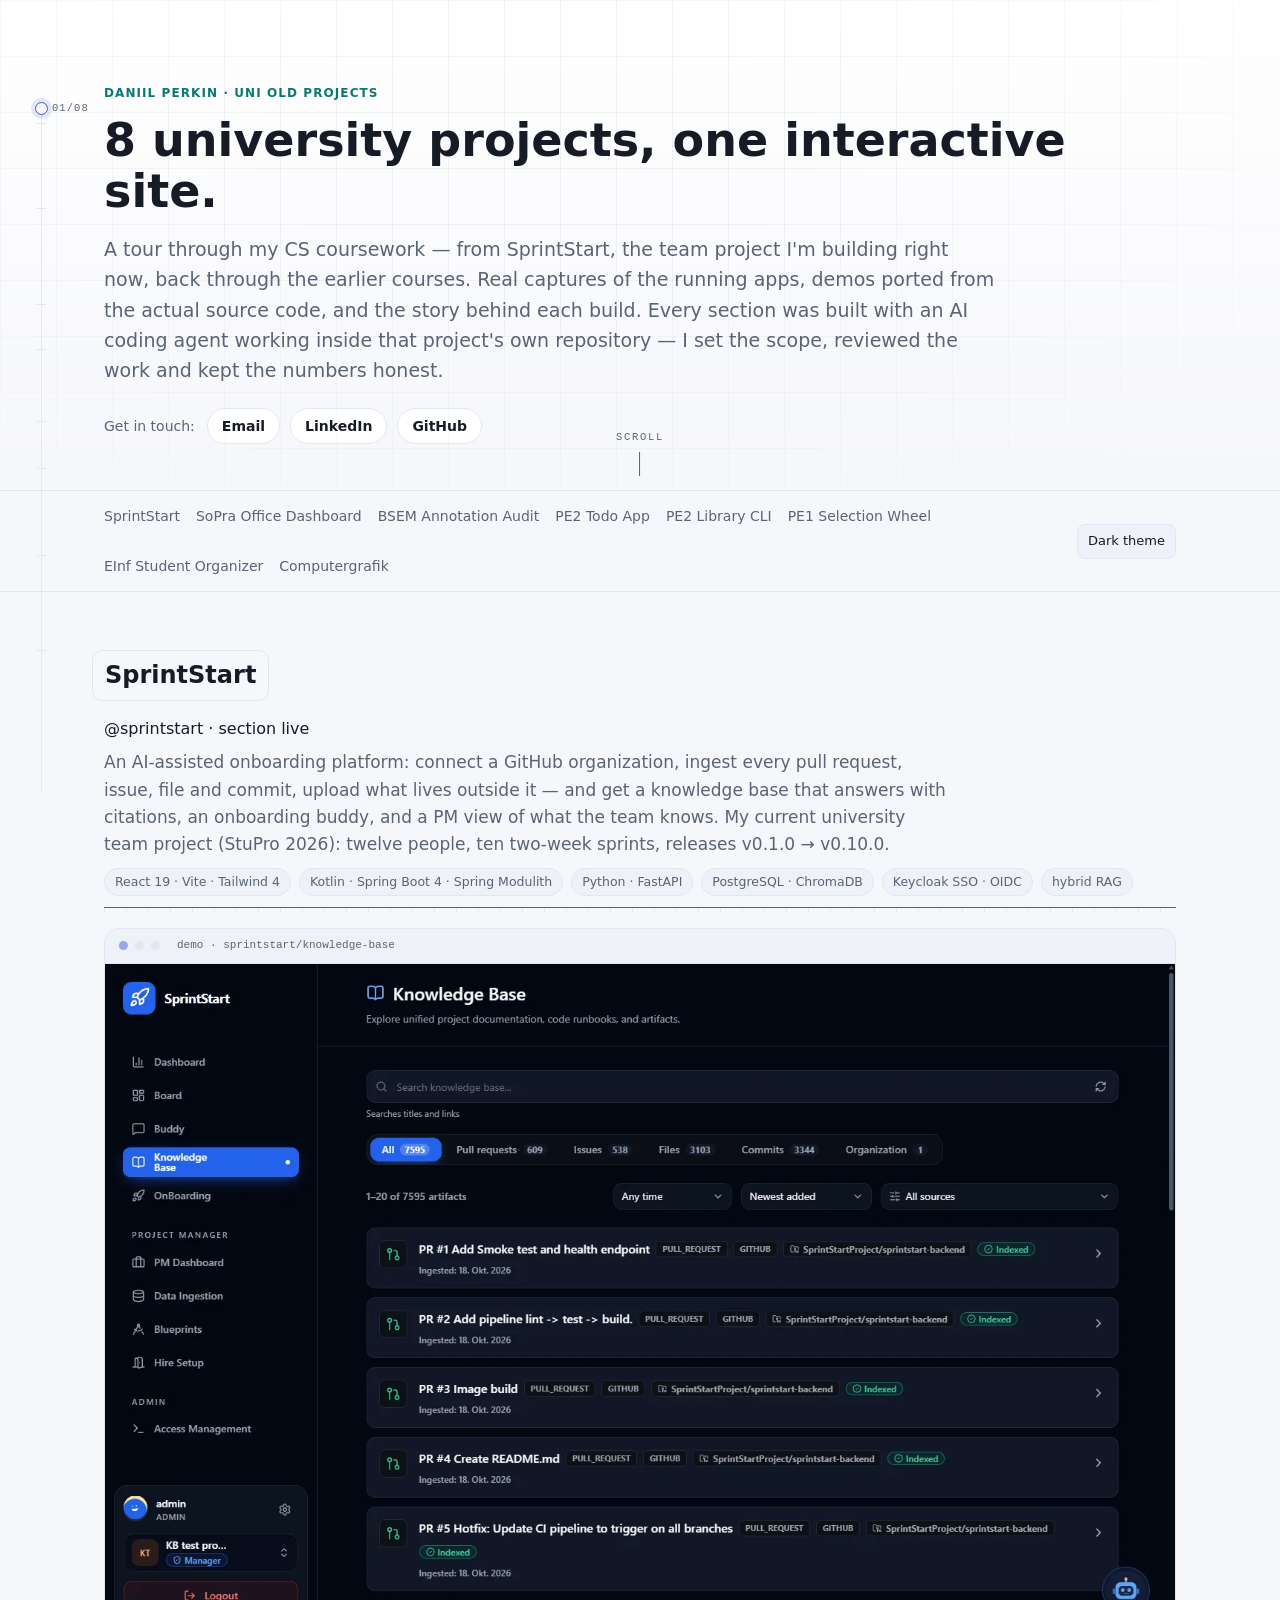
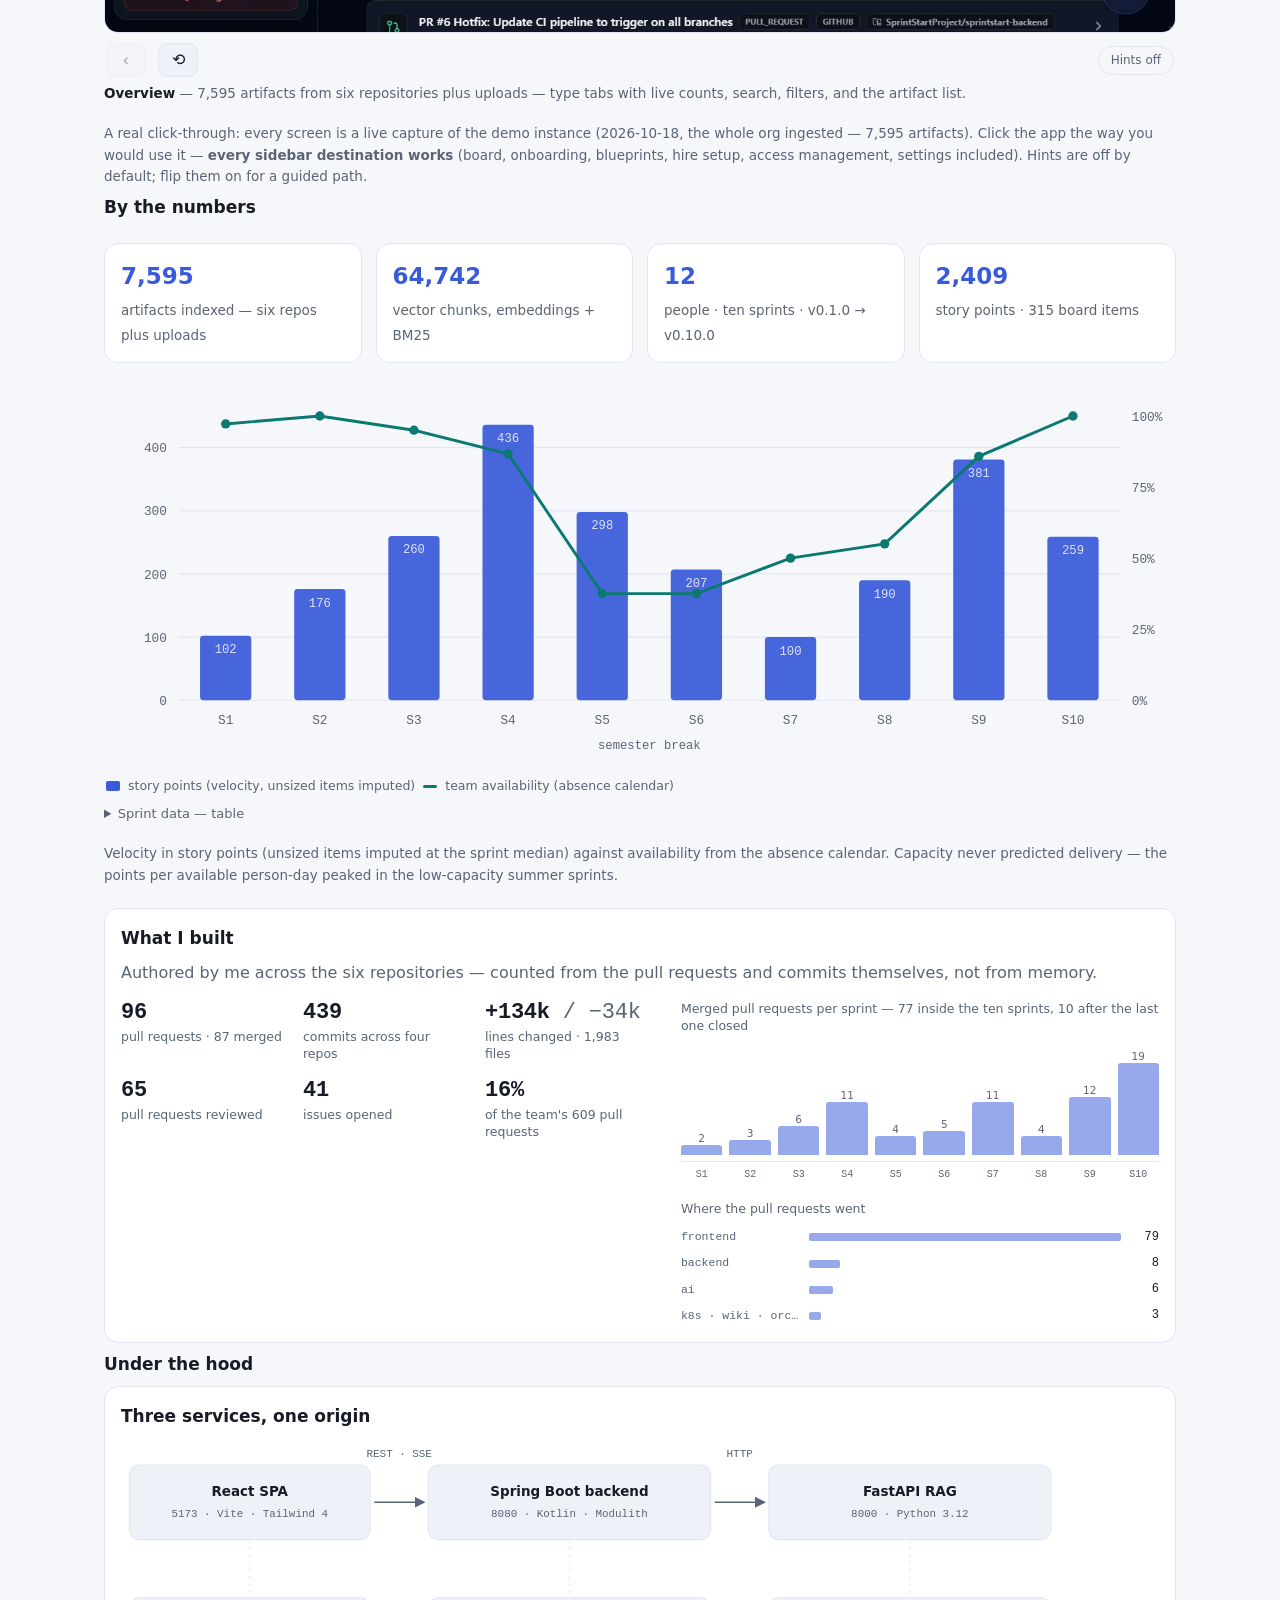
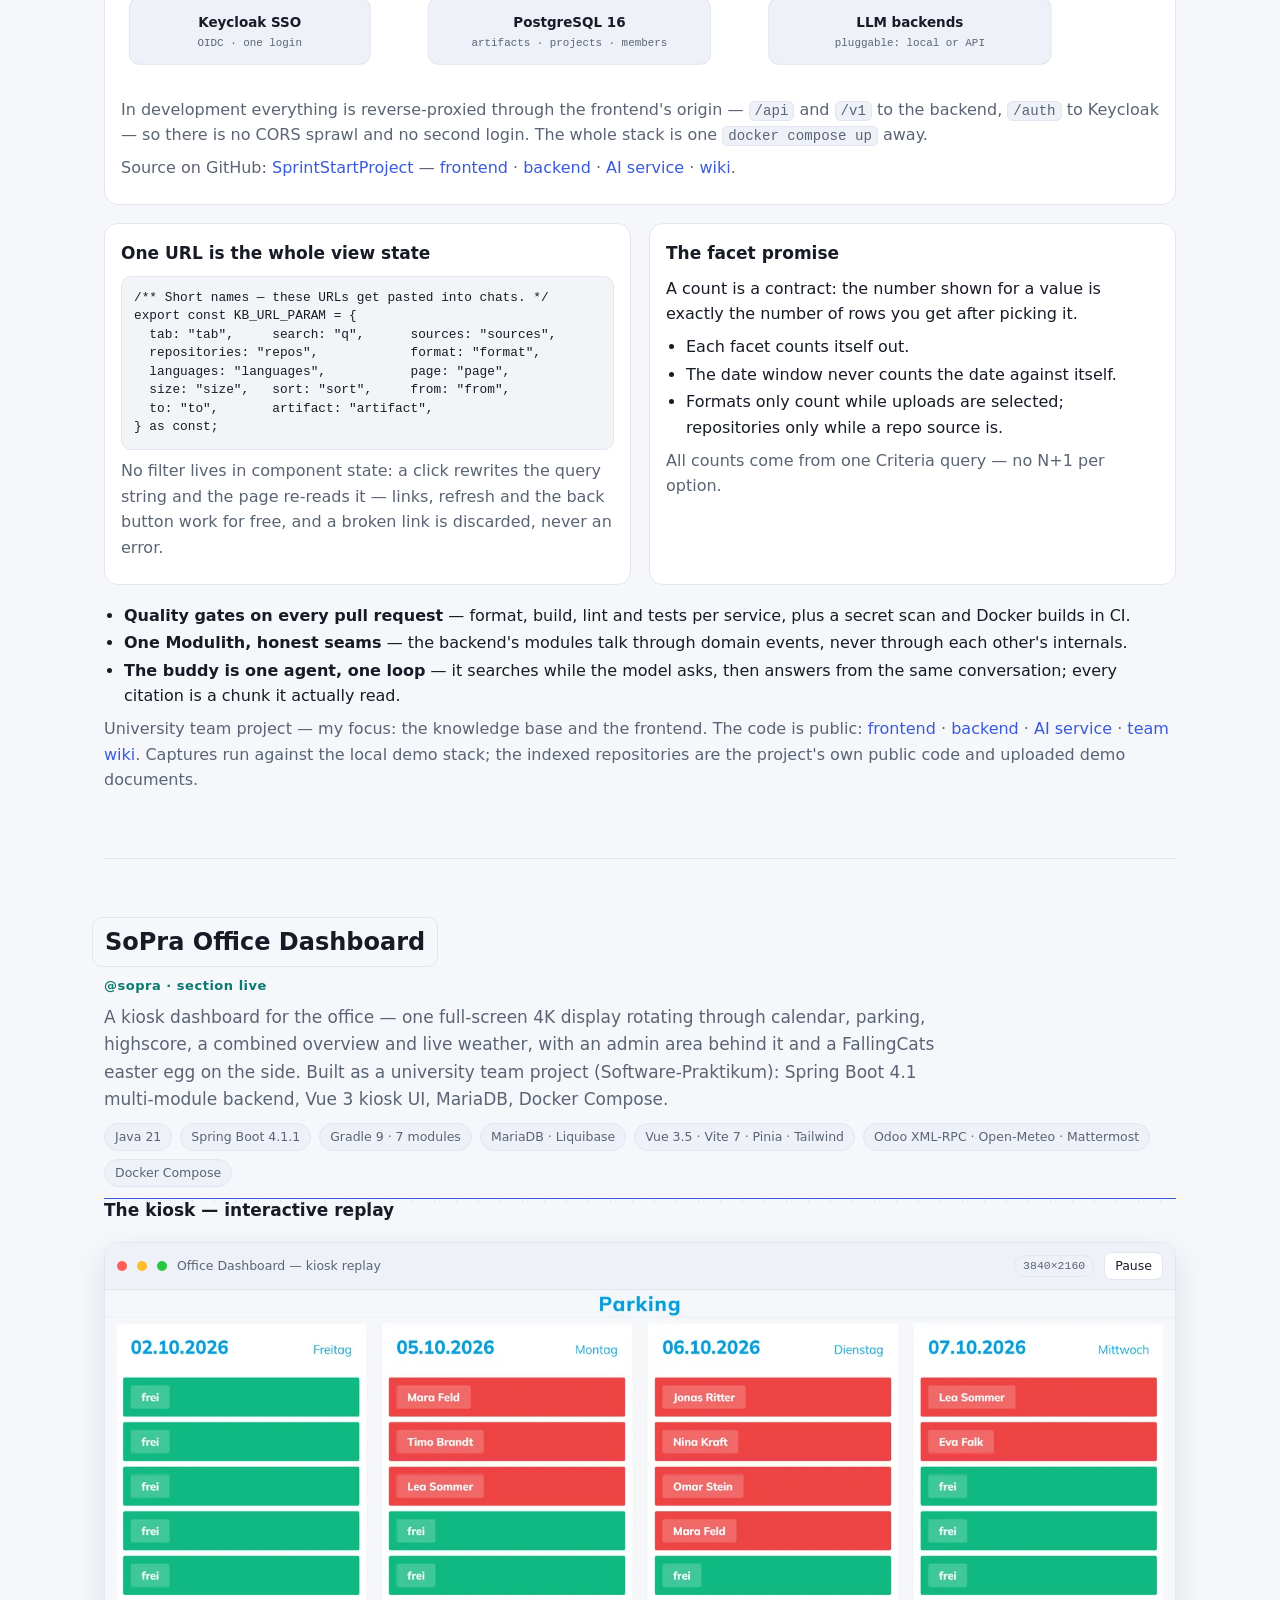
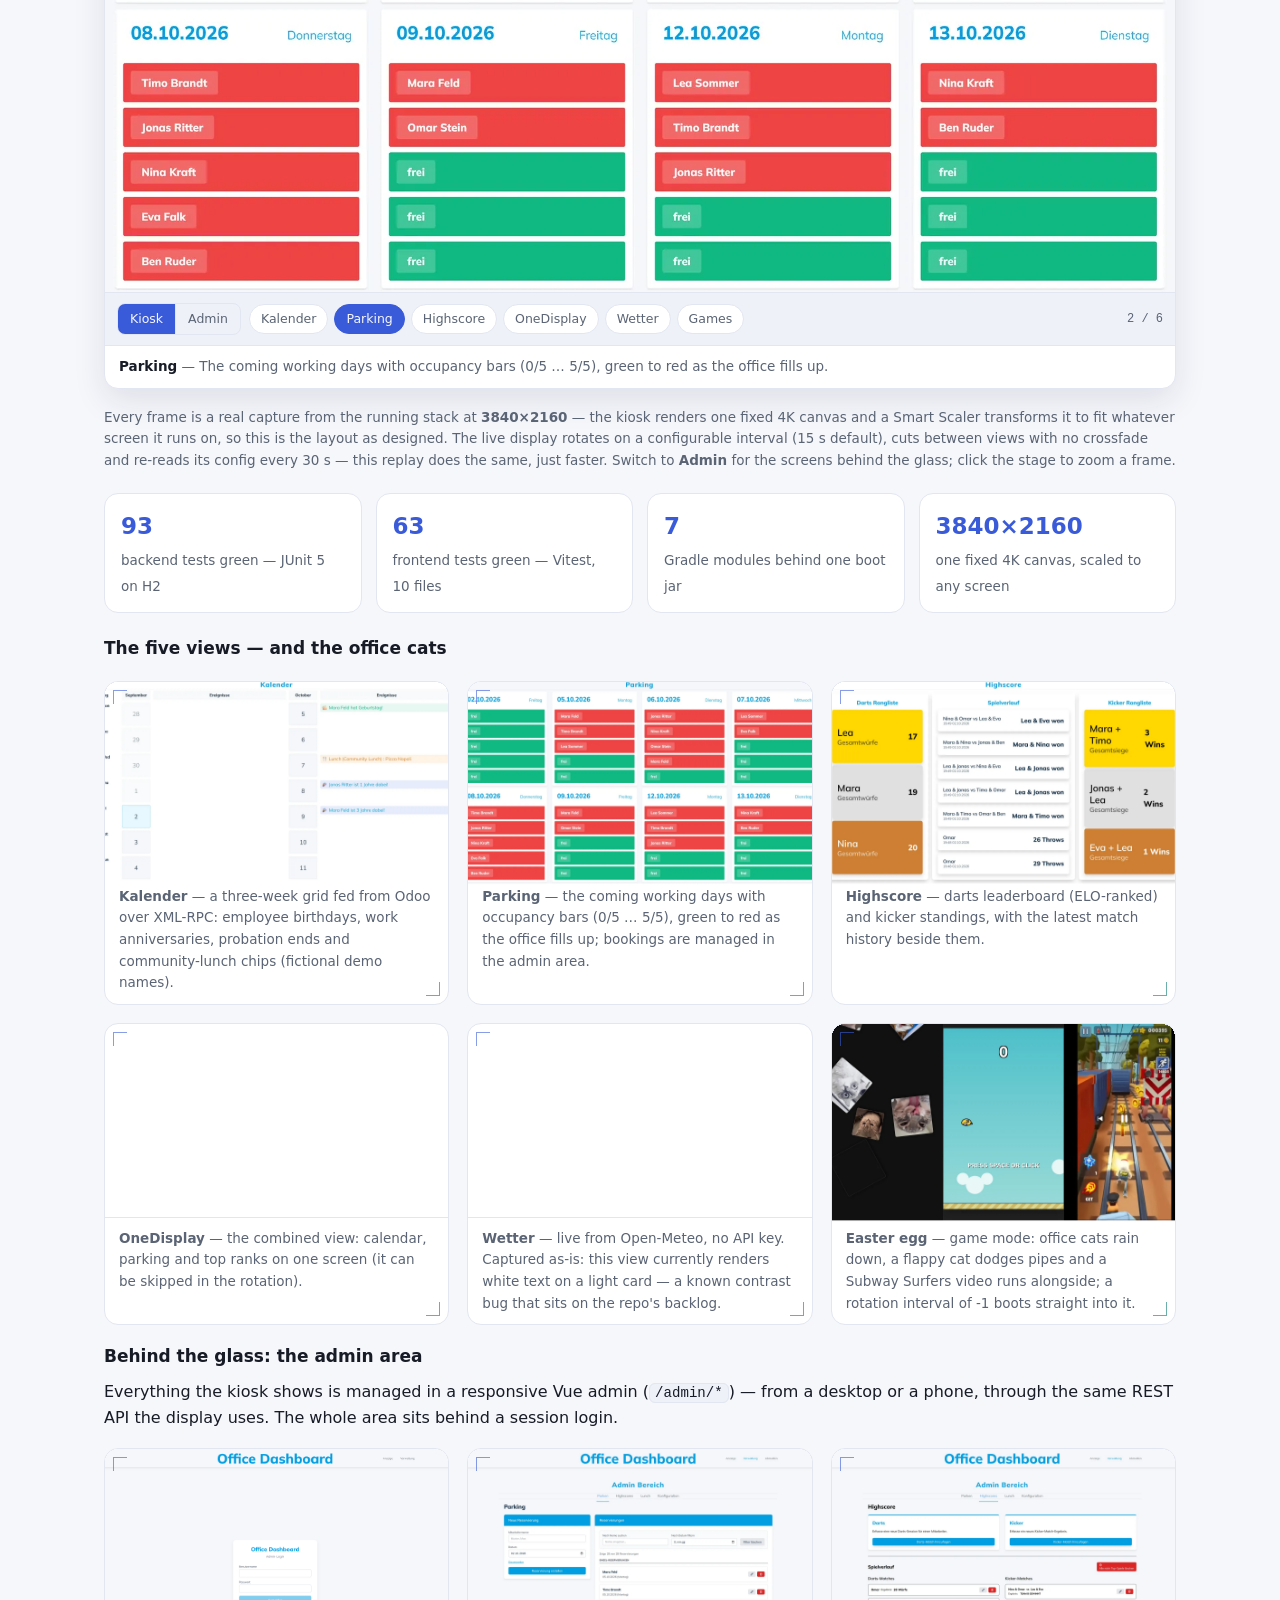
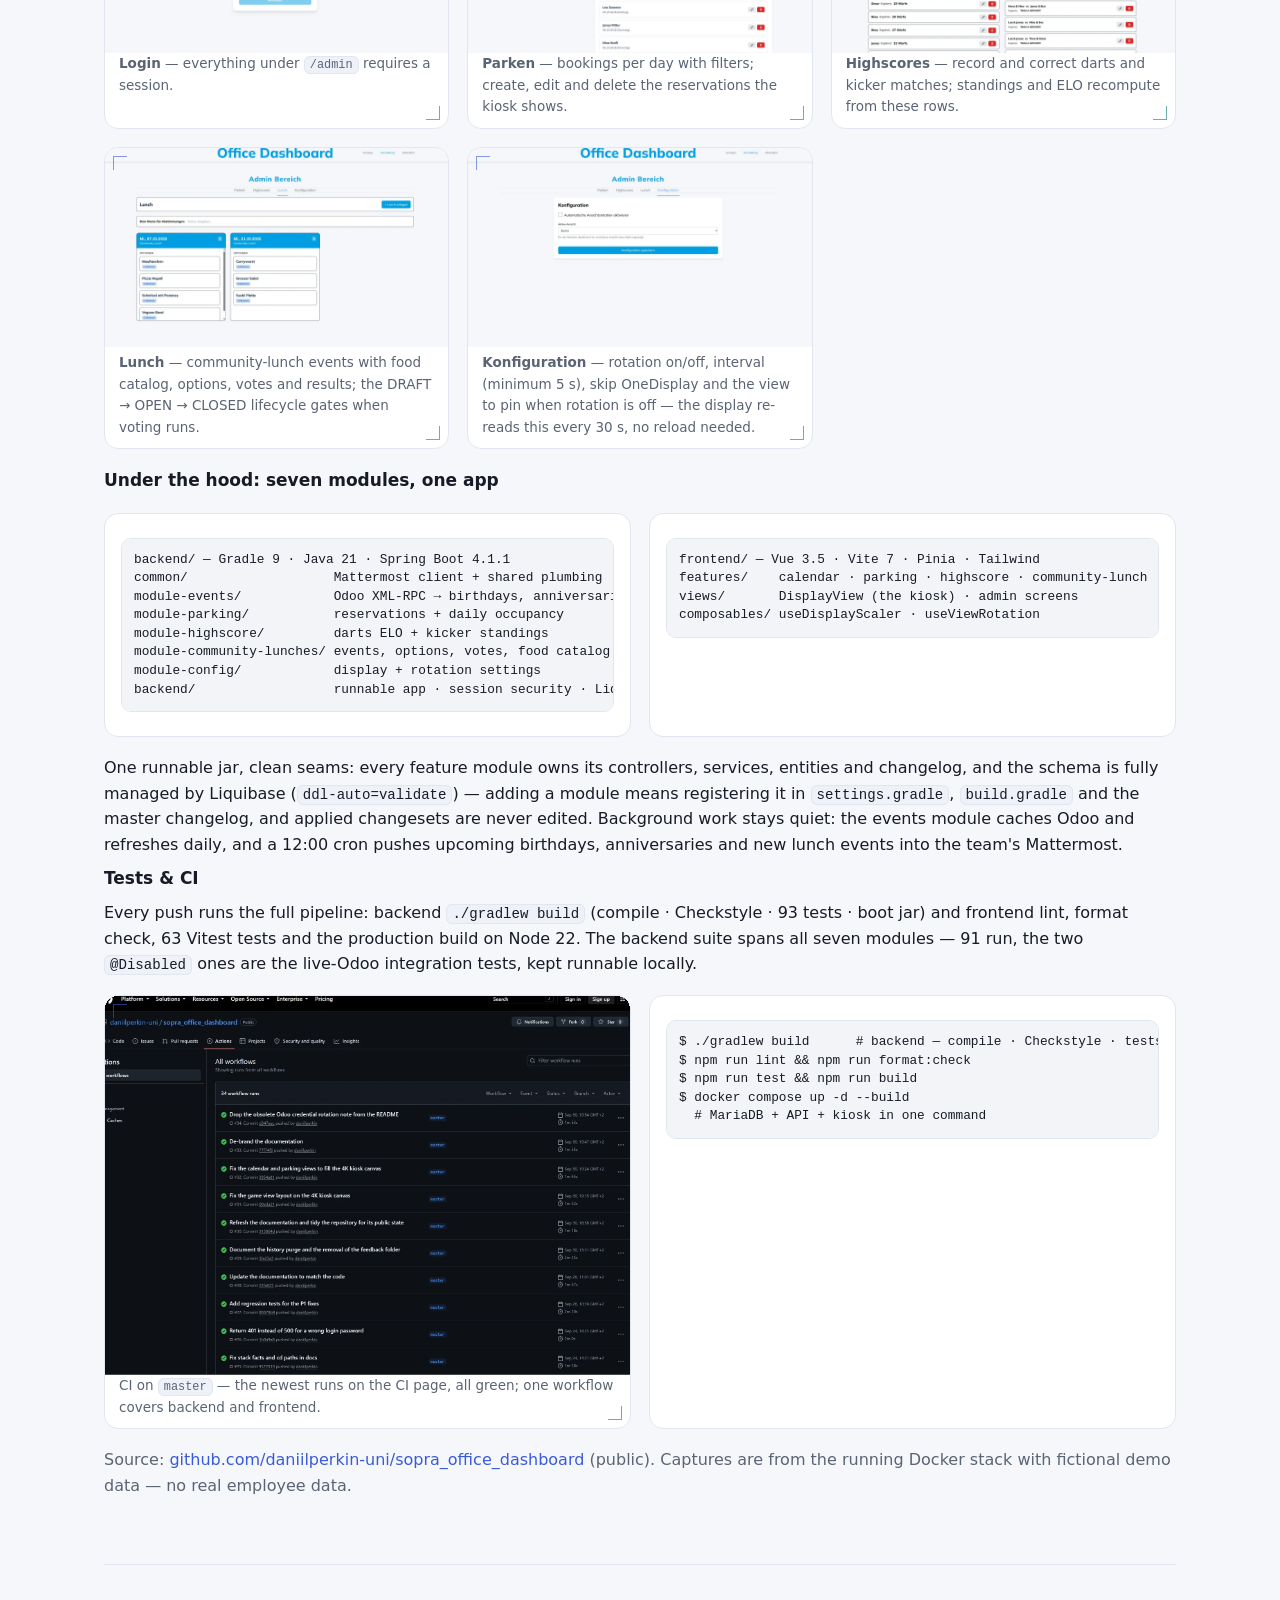
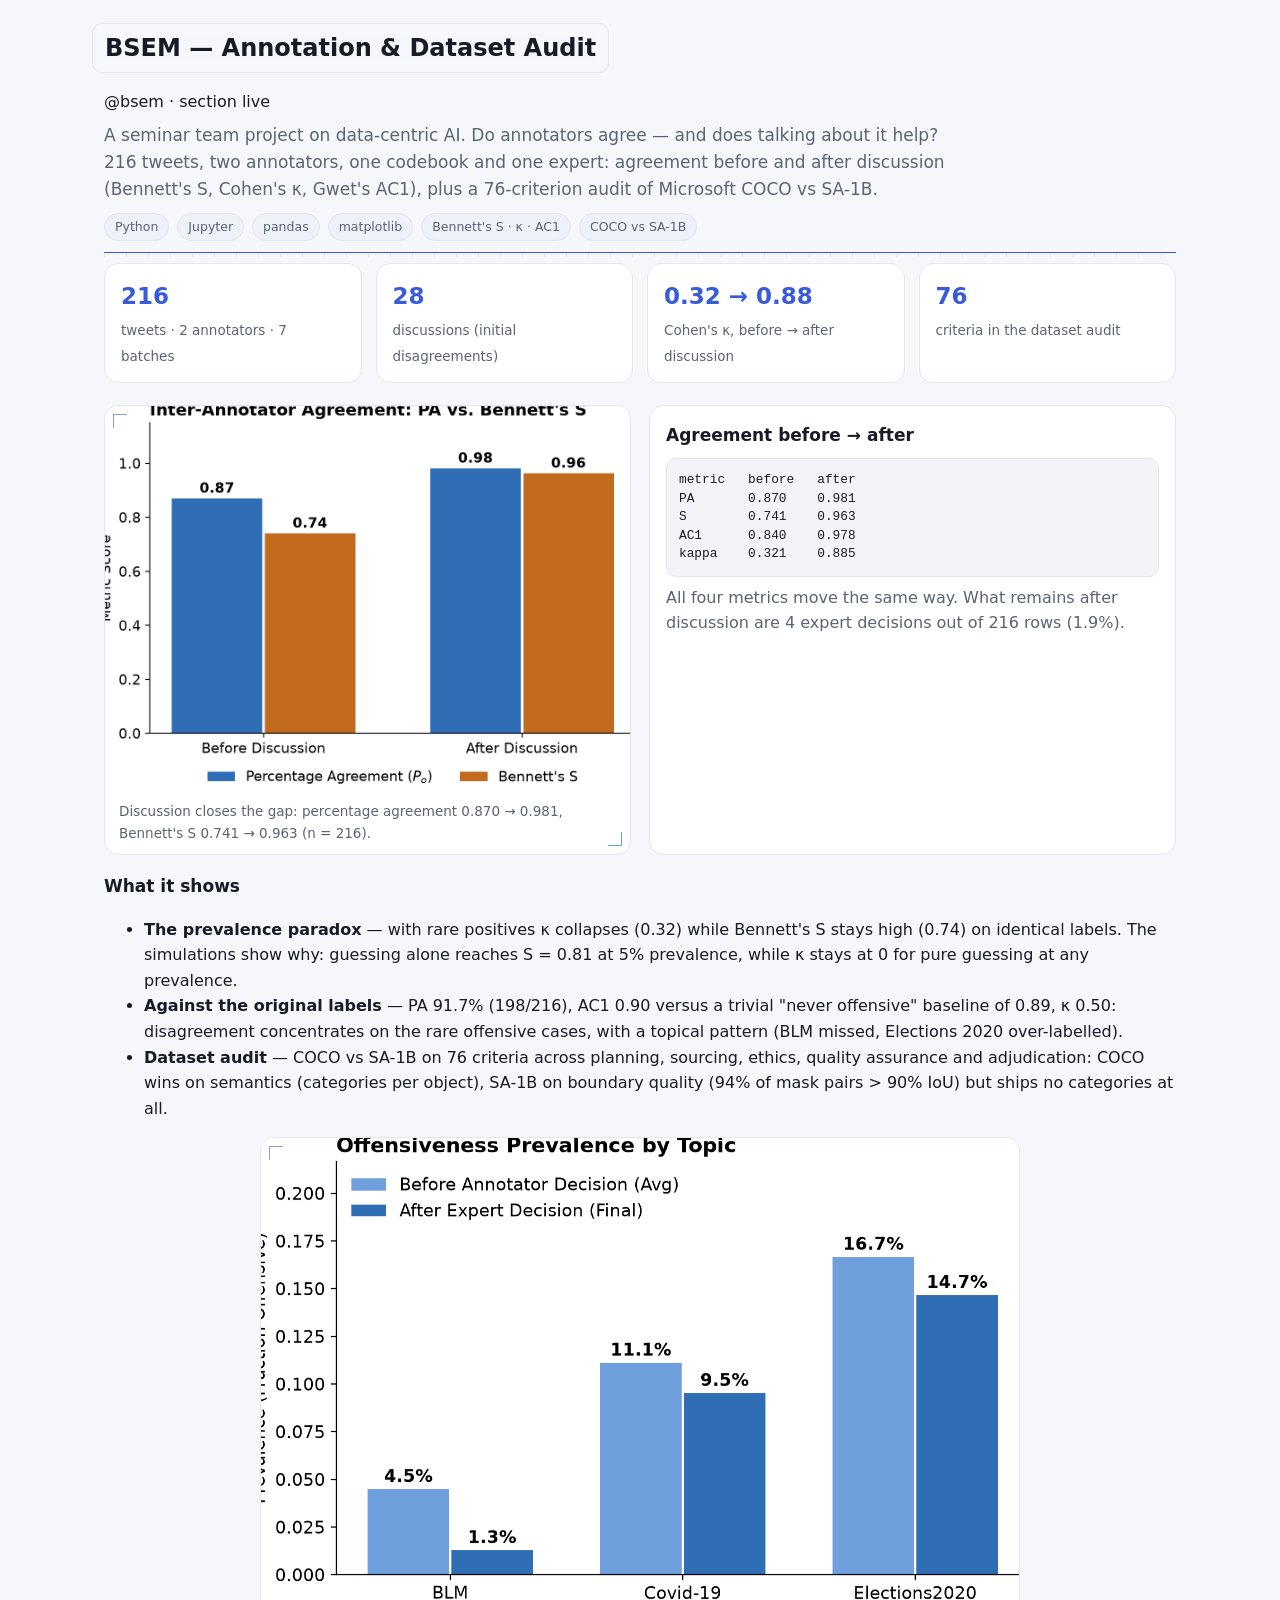
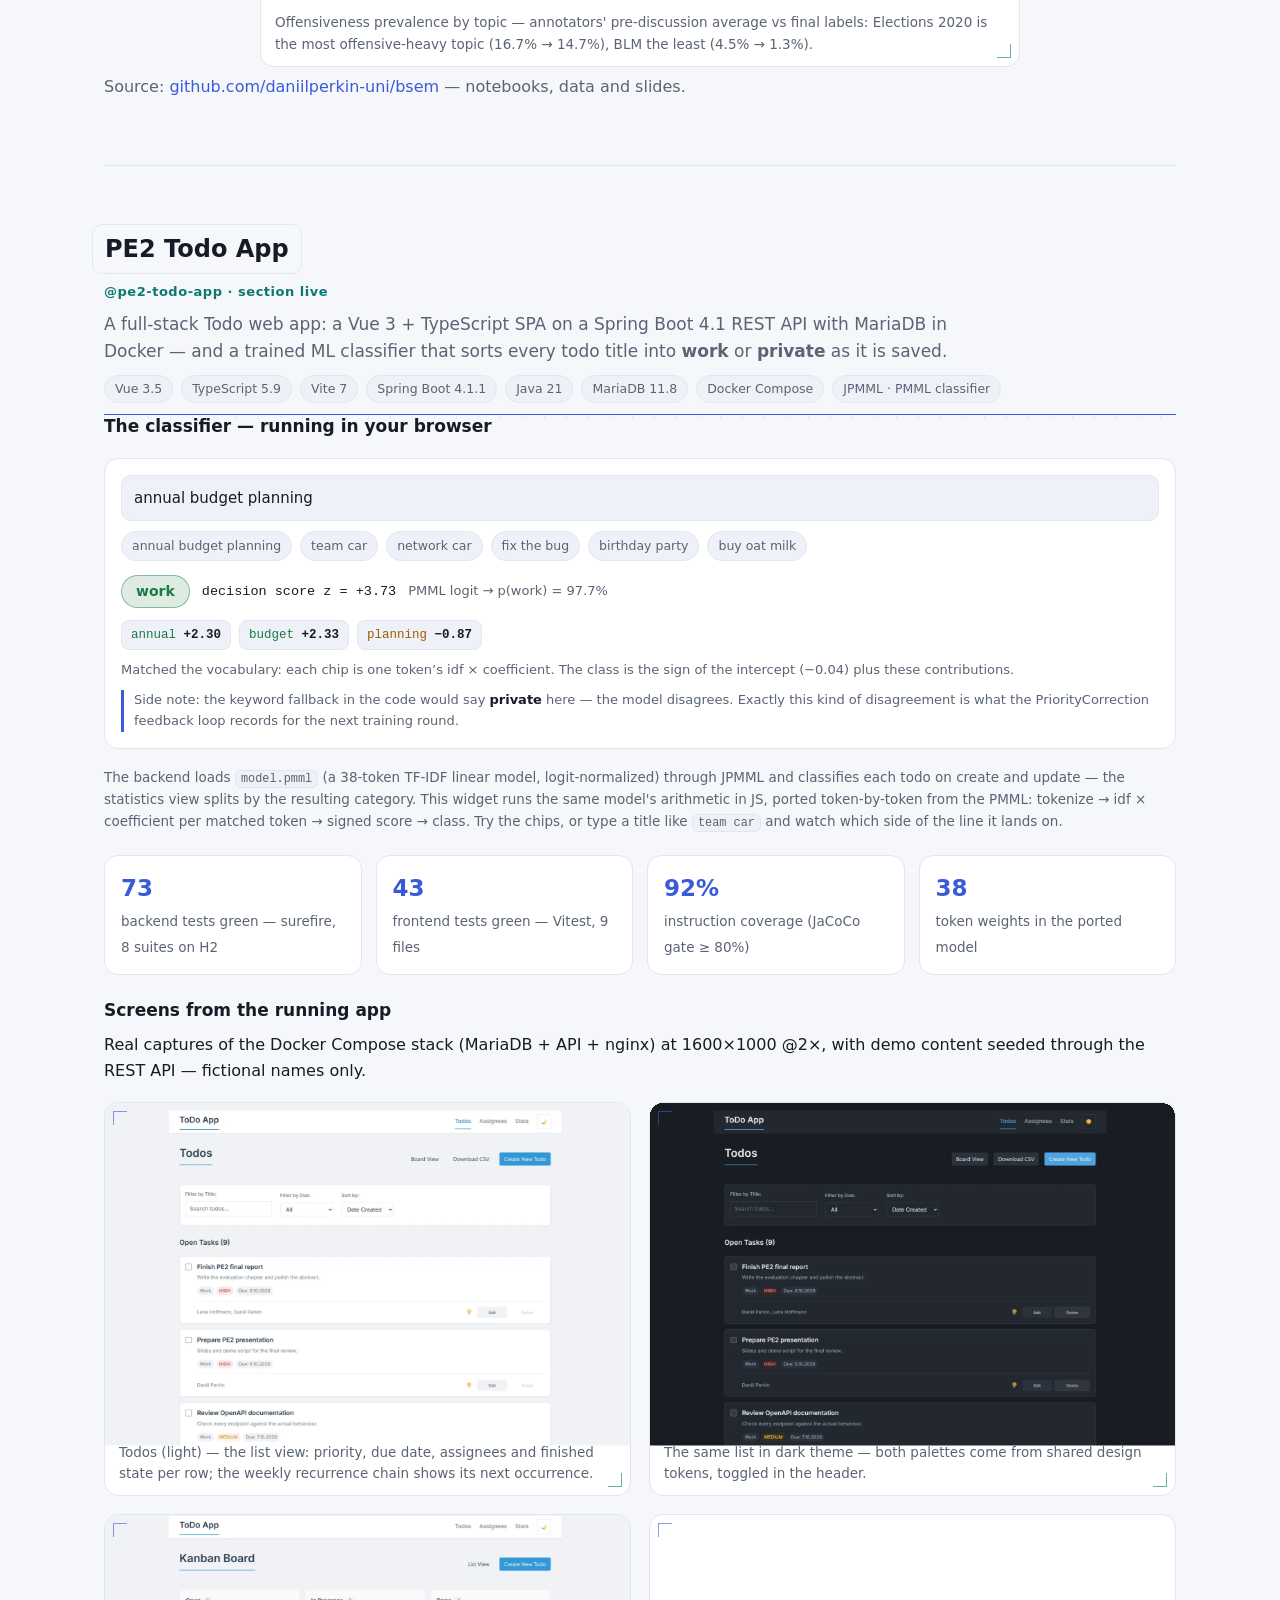
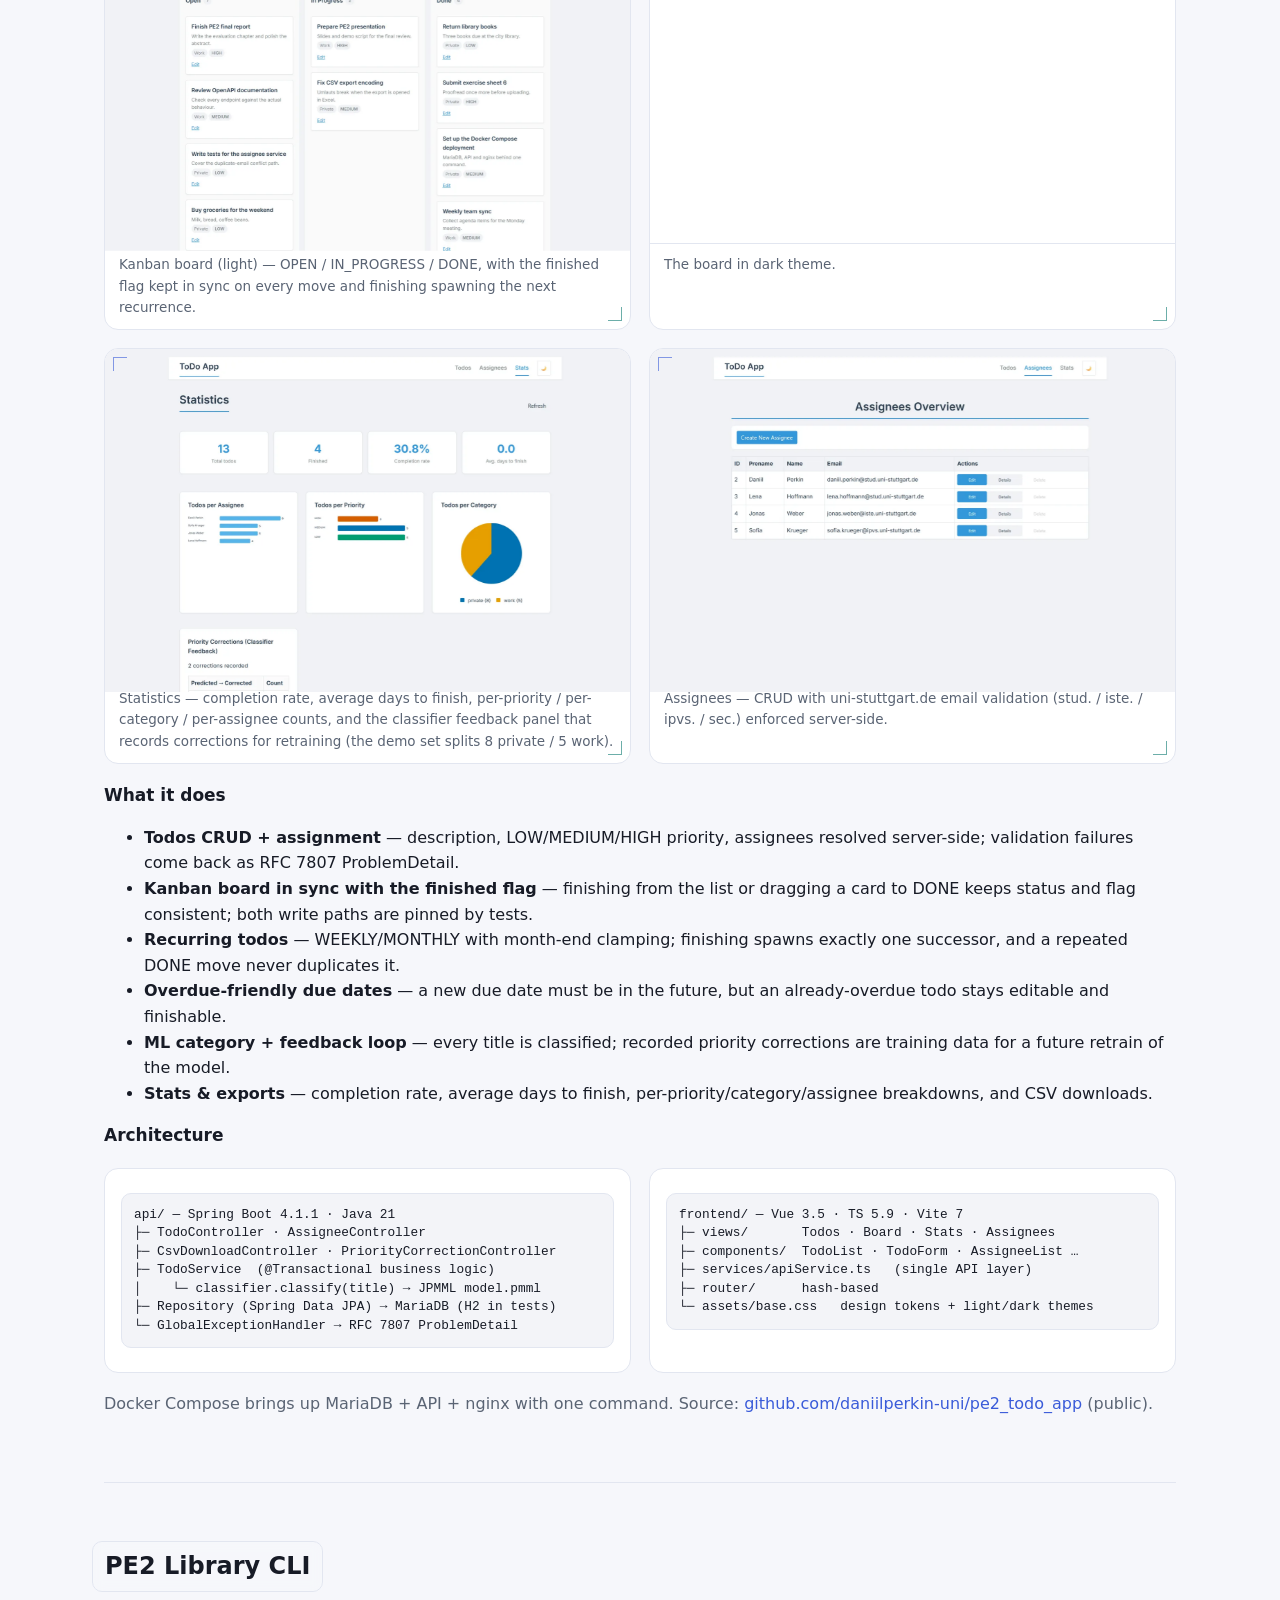
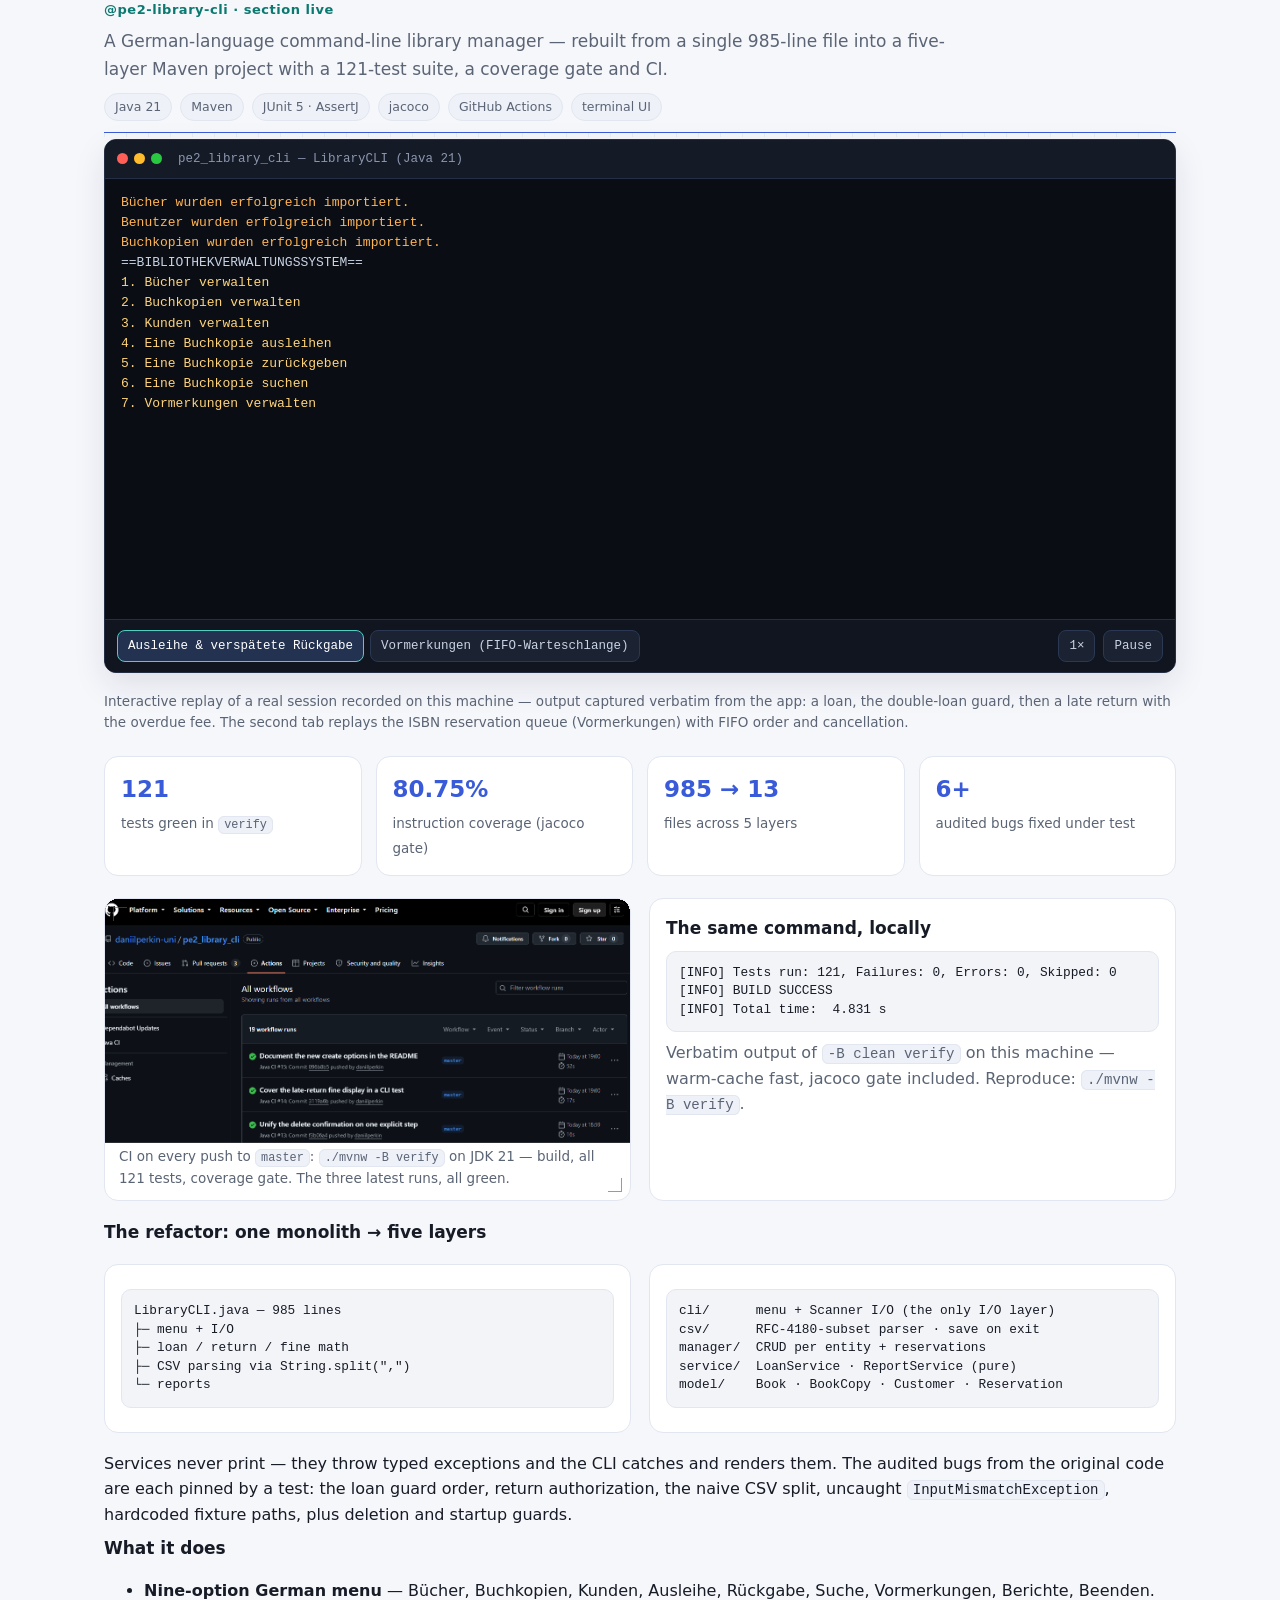
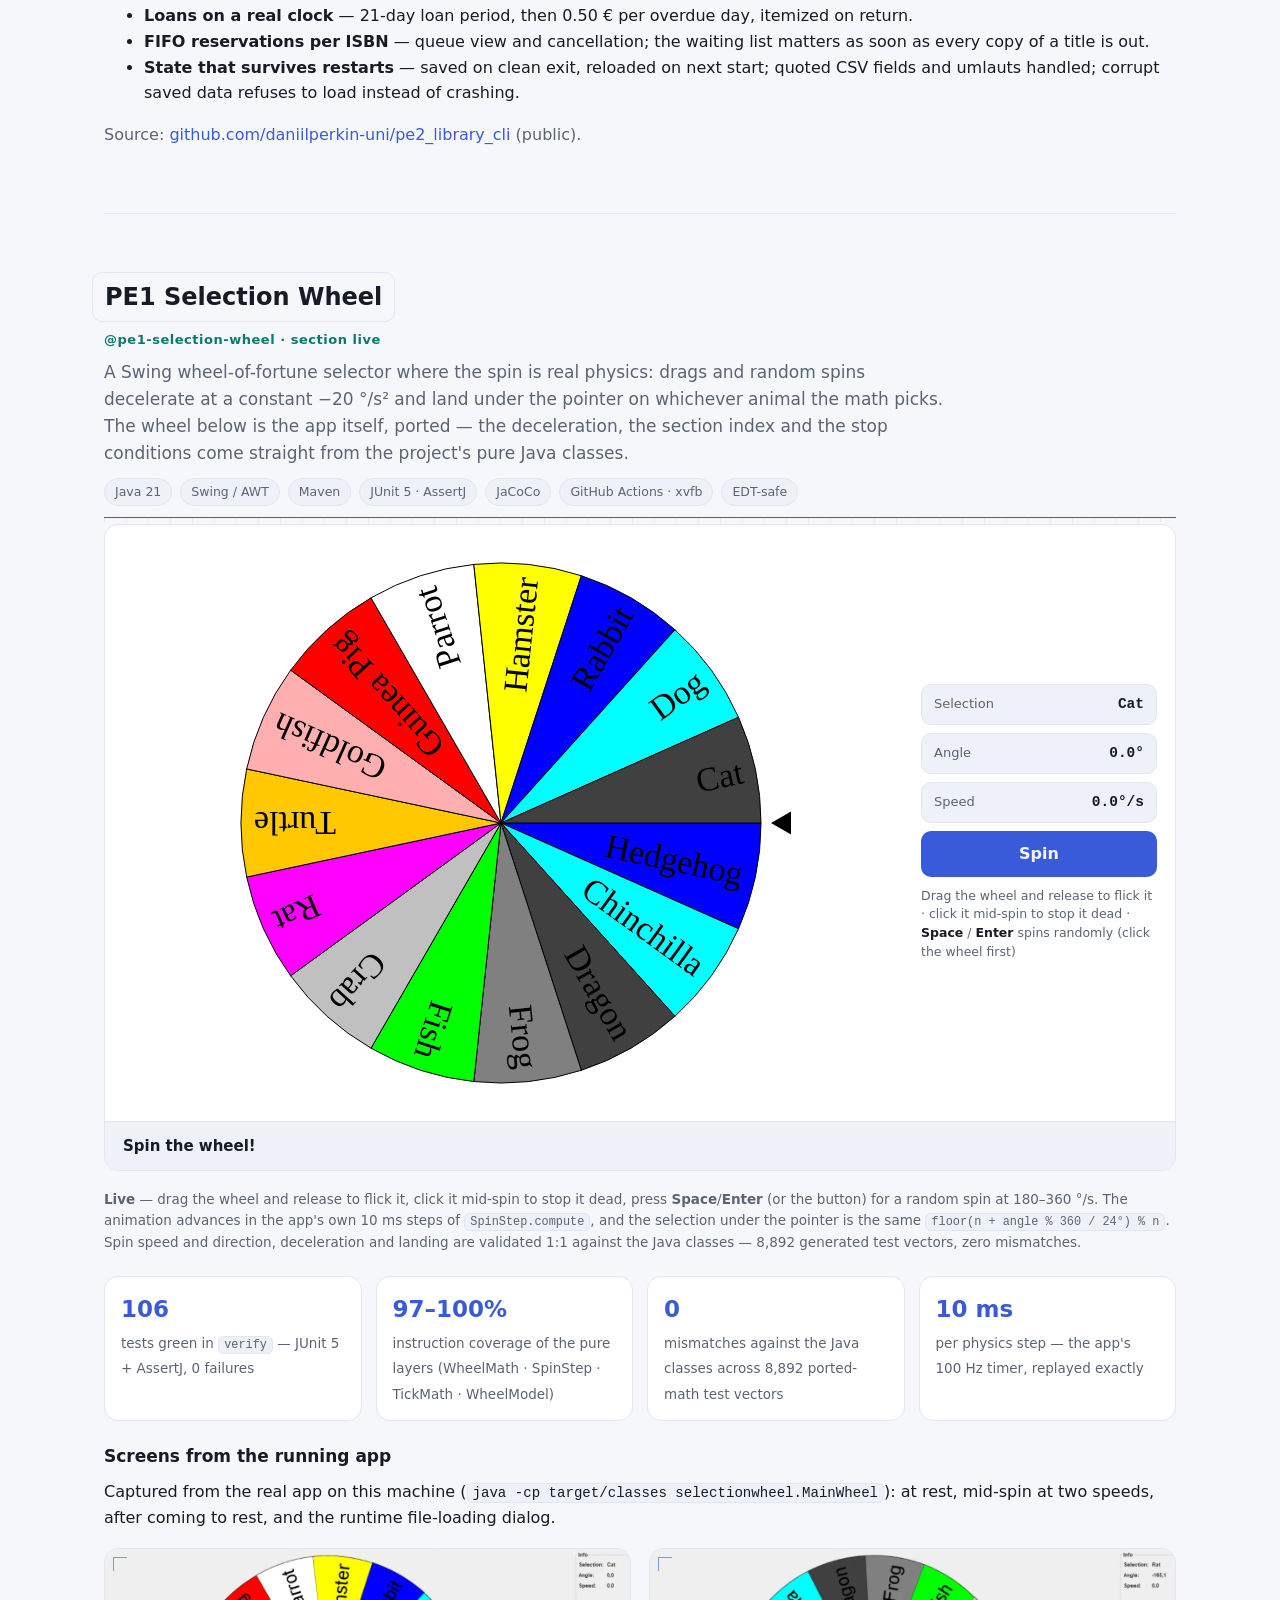
==== commit 05191b17: "Stop the site's widgets from lying, and make the deploy notice a stale build Four widget bugs that a" ====
--- a/index.html
+++ b/index.html
@@ -4,7 +4,7 @@
 <meta charset="utf-8">
 <meta name="viewport" content="width=device-width, initial-scale=1">
 <title>Uni old projects — Daniil Perkin</title>
-<meta name="description" content="Interactive tour of eight university CS projects — SprintStart, SoPra Office Dashboard, BSEM, PE2 Todo, PE2 Library CLI, PE1 Selection Wheel, EInf Student Organizer and Computergrafik. Real captures of the running apps and demos ported from the source code.">
+<meta name="description" content="Interactive tour of 8 university CS projects — SprintStart, SoPra Office Dashboard, BSEM, PE2 Todo, PE2 Library CLI, PE1 Selection Wheel, EInf Student Organizer and Computergrafik. Real captures of the running apps and demos ported from the source code.">
 <meta name="author" content="Daniil Perkin">
 <meta name="theme-color" content="#0b0e14">
 <link rel="canonical" href="https://daniilperkin-uni.github.io/uni-old-projects/">
@@ -12,20 +12,20 @@
 <link rel="apple-touch-icon" href="assets/og-card.png">
 <meta property="og:type" content="website">
 <meta property="og:site_name" content="Daniil Perkin — Uni old projects">
-<meta property="og:title" content="Eight university projects, one interactive site.">
+<meta property="og:title" content="8 university projects, one interactive site.">
 <meta property="og:description" content="Real captures of the running apps, demos ported from the actual source code, and the story behind each build — SprintStart, SoPra, BSEM, PE2, PE1, EInf and Computergrafik.">
 <meta property="og:url" content="https://daniilperkin-uni.github.io/uni-old-projects/">
 <meta property="og:image" content="https://daniilperkin-uni.github.io/uni-old-projects/assets/og-card.png">
 <meta property="og:image:type" content="image/png">
 <meta property="og:image:width" content="1200">
 <meta property="og:image:height" content="630">
-<meta property="og:image:alt" content="Daniil Perkin — eight university projects, one interactive site">
+<meta property="og:image:alt" content="Daniil Perkin — 8 university projects, one interactive site">
 <meta property="og:locale" content="en_GB">
 <meta name="twitter:card" content="summary_large_image">
-<meta name="twitter:title" content="Eight university projects, one interactive site.">
+<meta name="twitter:title" content="8 university projects, one interactive site.">
 <meta name="twitter:description" content="Real captures of the running apps, demos ported from the source code, and the story behind each build.">
 <meta name="twitter:image" content="https://daniilperkin-uni.github.io/uni-old-projects/assets/og-card.png">
-<meta name="twitter:image:alt" content="Eight university projects, one interactive site.">
+<meta name="twitter:image:alt" content="8 university projects, one interactive site.">
 <script type="application/ld+json">
 {
   "@context": "https://schema.org",
@@ -59,7 +59,7 @@
 <header class="hero">
   <div class="wrap">
     <p class="kicker">Daniil Perkin · Uni old projects</p>
-    <h1>Eight university projects, one interactive site.</h1>
+    <h1>8 university projects, one interactive site.</h1>
     <p class="lede">A tour through my CS coursework — from SprintStart, the team project I'm building right now, back through the earlier courses. Real captures of the running apps, demos ported from the actual source code, and the story behind each build. Every section was built with an AI coding agent working inside that project's own repository — I set the scope, reviewed the work and kept the numbers honest.</p>
     <p class="contact-links"><span class="contact-lead">Get in touch:</span><a class="contact-link" href="mailto:daniilperkin2004@gmail.com">Email</a><a class="contact-link" href="https://www.linkedin.com/in/daniil-perkin-87b980446/" target="_blank" rel="me noopener">LinkedIn</a><a class="contact-link" href="https://github.com/daniilperkin" target="_blank" rel="me noopener">GitHub</a></p>
   </div>
@@ -330,7 +330,7 @@
 
   <div class="kpis">
     <div class="kpi"><b>73</b><span>backend tests green — surefire, 8 suites on H2</span></div>
-    <div class="kpi"><b>28</b><span>frontend tests green — Vitest, 5 files</span></div>
+    <div class="kpi"><b>43</b><span>frontend tests green — Vitest, 9 files</span></div>
     <div class="kpi"><b>92%</b><span>instruction coverage (JaCoCo gate ≥ 80%)</span></div>
     <div class="kpi"><b>38</b><span>token weights in the ported model</span></div>
   </div>
@@ -401,7 +401,7 @@
   <header class="p-head">
     <p class="p-owner">@pe2-library-cli · section live</p>
     <h2>PE2 Library CLI</h2>
-    <p class="p-lede">A German-language command-line library manager — rebuilt from a single 985-line file into a five-layer Maven project with a 108-test suite, a coverage gate and CI.</p>
+    <p class="p-lede">A German-language command-line library manager — rebuilt from a single 985-line file into a five-layer Maven project with a 121-test suite, a coverage gate and CI.</p>
     <p class="chips"><span class="chip">Java 21</span><span class="chip">Maven</span><span class="chip">JUnit 5 · AssertJ</span><span class="chip">jacoco</span><span class="chip">GitHub Actions</span><span class="chip">terminal UI</span></p>
   </header>
 
@@ -410,7 +410,7 @@
   <p class="caption">Interactive replay of a real session recorded on this machine — output captured verbatim from the app: a loan, the double-loan guard, then a late return with the overdue fee. The second tab replays the ISBN reservation queue (Vormerkungen) with FIFO order and cancellation.</p>
 
   <div class="kpis">
-    <div class="kpi"><b>108</b><span>tests green in <code>verify</code></span></div>
+    <div class="kpi"><b>121</b><span>tests green in <code>verify</code></span></div>
     <div class="kpi"><b>80.75%</b><span>instruction coverage (jacoco gate)</span></div>
     <div class="kpi"><b>985 → 13</b><span>files across 5 layers</span></div>
     <div class="kpi"><b>6+</b><span>audited bugs fixed under test</span></div>
@@ -418,11 +418,11 @@
   <div class="grid-2">
     <figure class="shot">
       <img src="sections/pe2_library_cli/assets/actions.png" alt="GitHub Actions — the verify workflow green on master" width="1262" height="568" decoding="async" loading="lazy">
-      <figcaption>CI on every push to <code>master</code>: <code>./mvnw -B verify</code> on JDK 21 — build, all 108 tests, coverage gate. The three latest runs, all green.</figcaption>
+      <figcaption>CI on every push to <code>master</code>: <code>./mvnw -B verify</code> on JDK 21 — build, all 121 tests, coverage gate. The three latest runs, all green.</figcaption>
     </figure>
     <div class="card code">
       <h3>The same command, locally</h3>
-      <pre>[INFO] Tests run: 108, Failures: 0, Errors: 0, Skipped: 0
+      <pre>[INFO] Tests run: 121, Failures: 0, Errors: 0, Skipped: 0
 [INFO] BUILD SUCCESS
 [INFO] Total time:  4.831 s</pre>
       <p class="muted">Verbatim output of <code>-B clean verify</code> on this machine — warm-cache fast, jacoco gate included. Reproduce: <code>./mvnw -B verify</code>.</p>
--- a/assets/css/components.css
+++ b/assets/css/components.css
@@ -50,6 +50,9 @@
 /* lightbox */
 .lb{position:fixed;inset:0;background:rgba(4,6,10,.86);display:flex;align-items:center;justify-content:center;z-index:100;padding:24px;cursor:zoom-out}
 .lb img{max-width:96vw;max-height:92vh;border-radius:8px;box-shadow:var(--shadow)}
+.lb-close{position:absolute;top:18px;right:18px;min-width:44px;min-height:44px;padding:0 16px;border:1px solid rgba(255,255,255,.4);border-radius:999px;background:rgba(10,14,22,.78);color:#fff;font:inherit;font-size:14px;font-weight:600;cursor:pointer}
+.lb-close:hover{background:rgba(10,14,22,.95)}
+.lb-close:focus-visible{outline:2px solid #fff;outline-offset:3px}
 /* before/after slider: <div class="ba"><img class="a"><img class="b"><input type=range value=50></div> */
 .ba{position:relative;border:1px solid var(--border);border-radius:var(--radius);overflow:hidden}
 .ba img{display:block;width:100%}
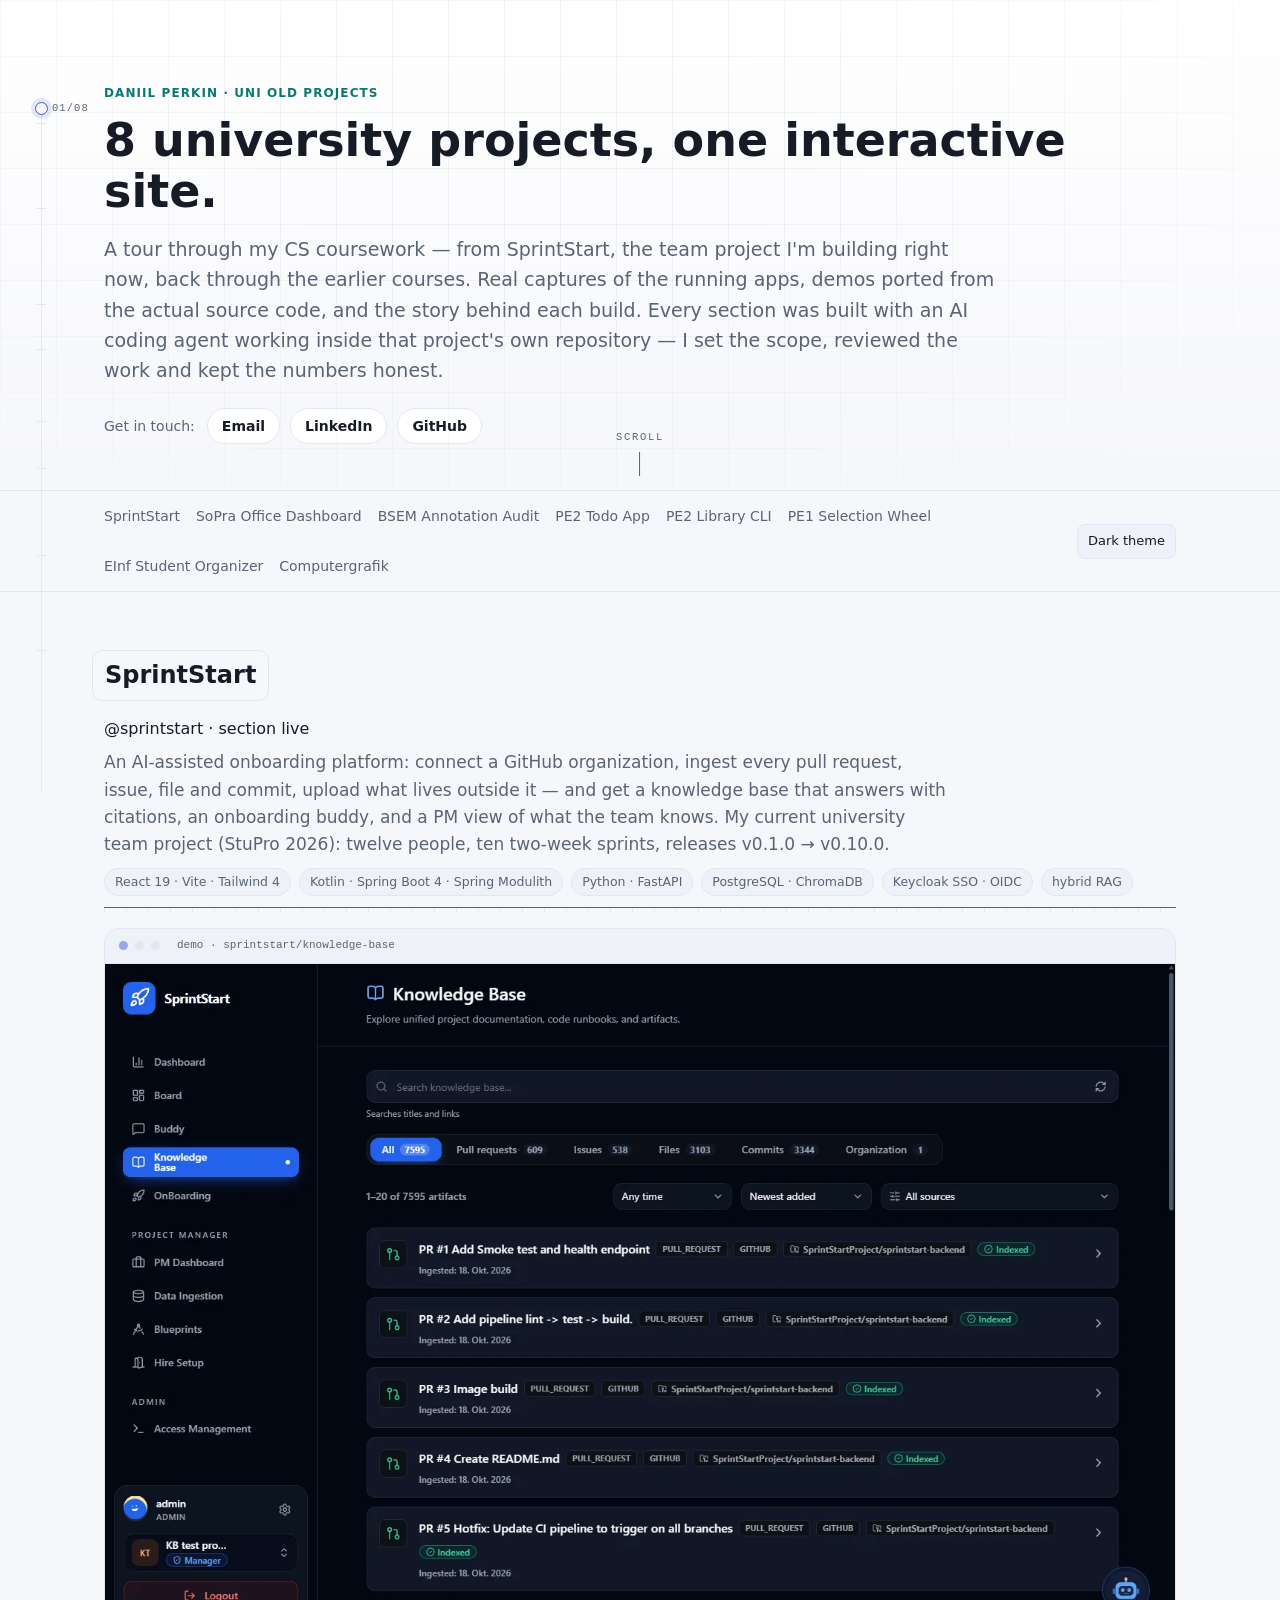
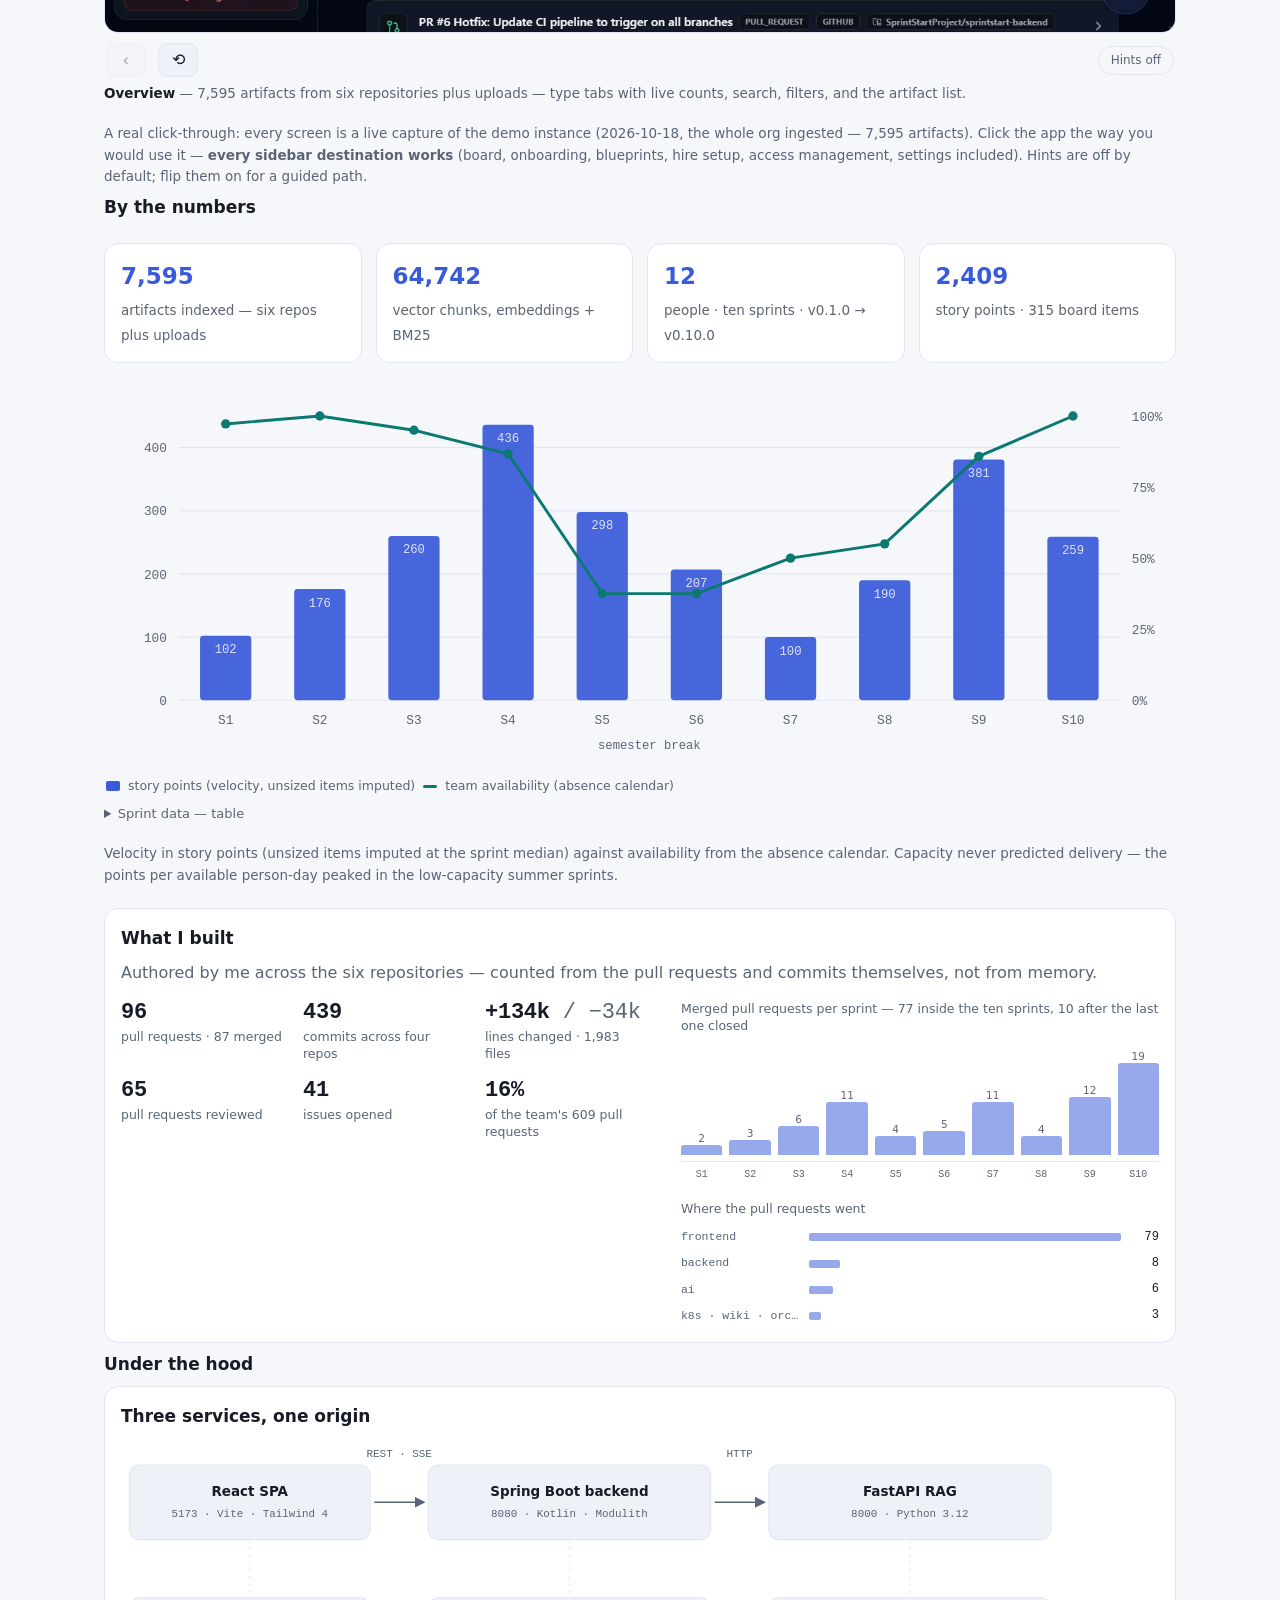
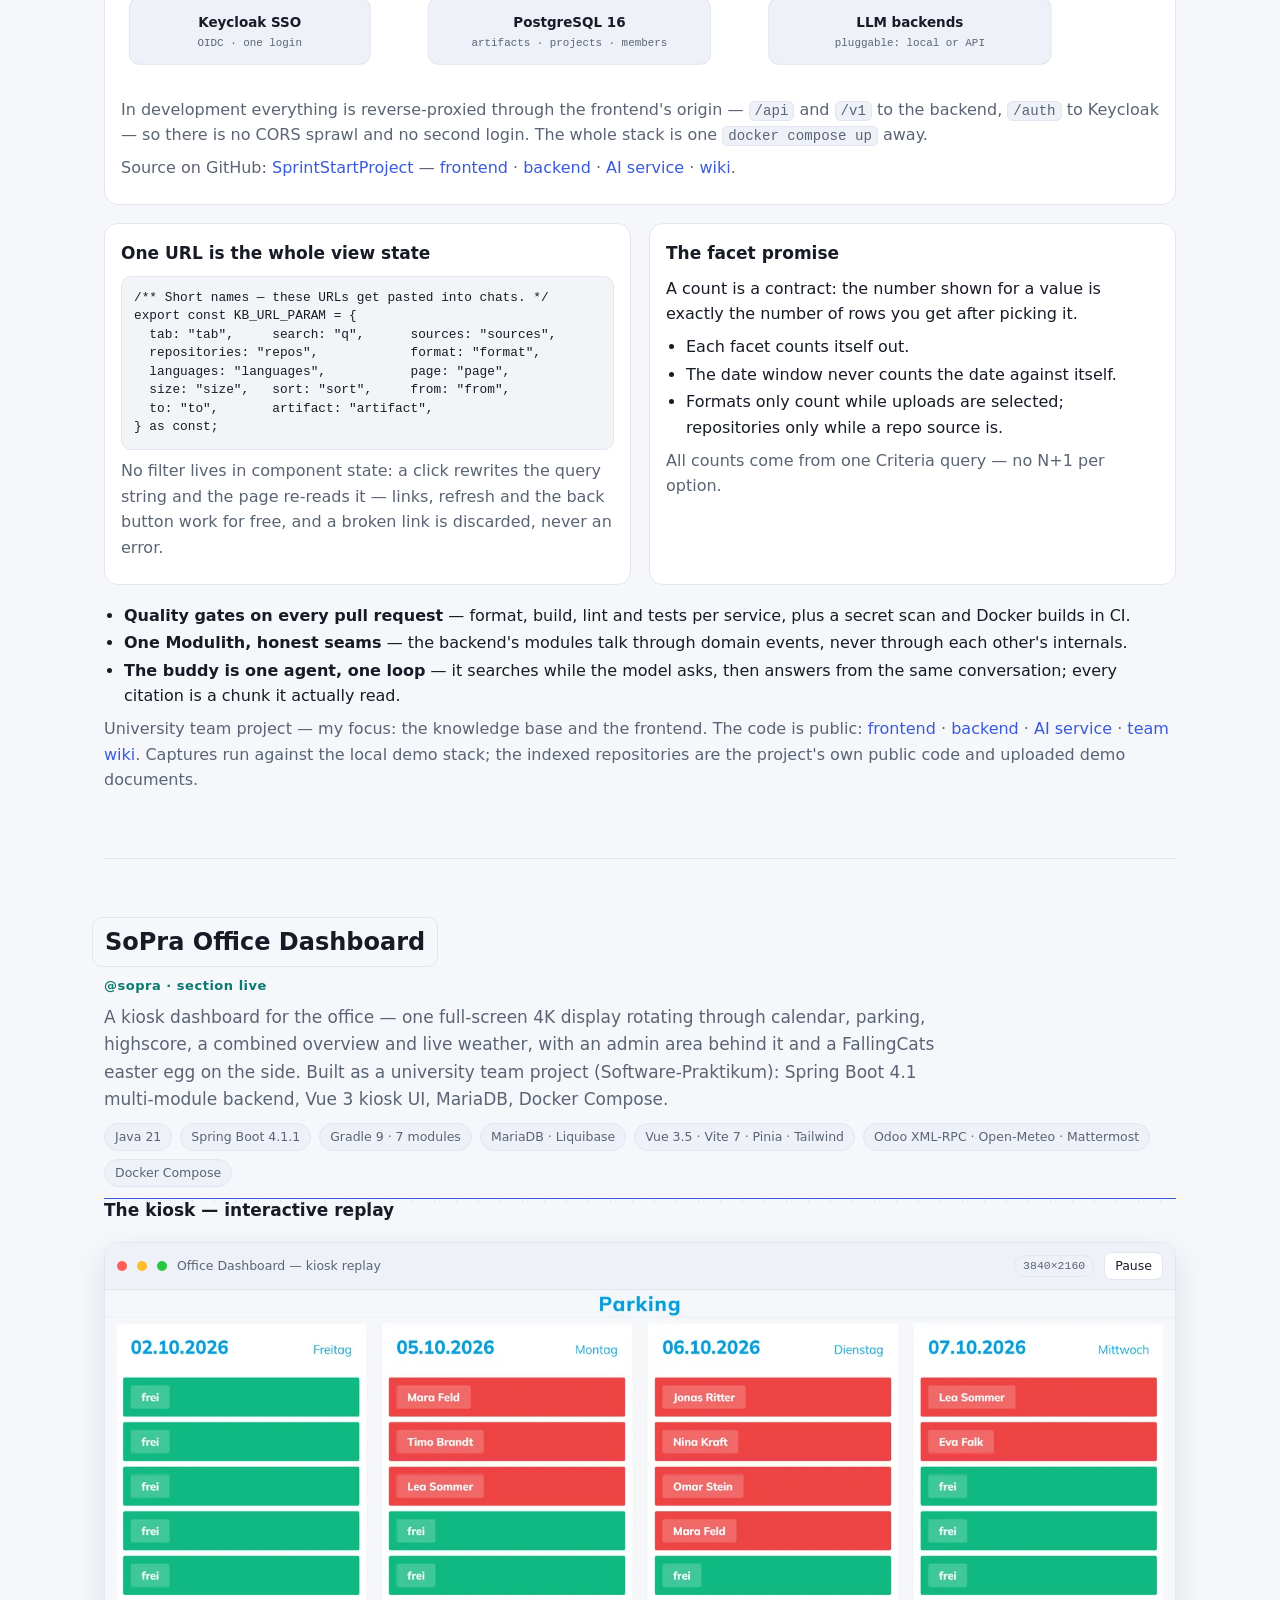
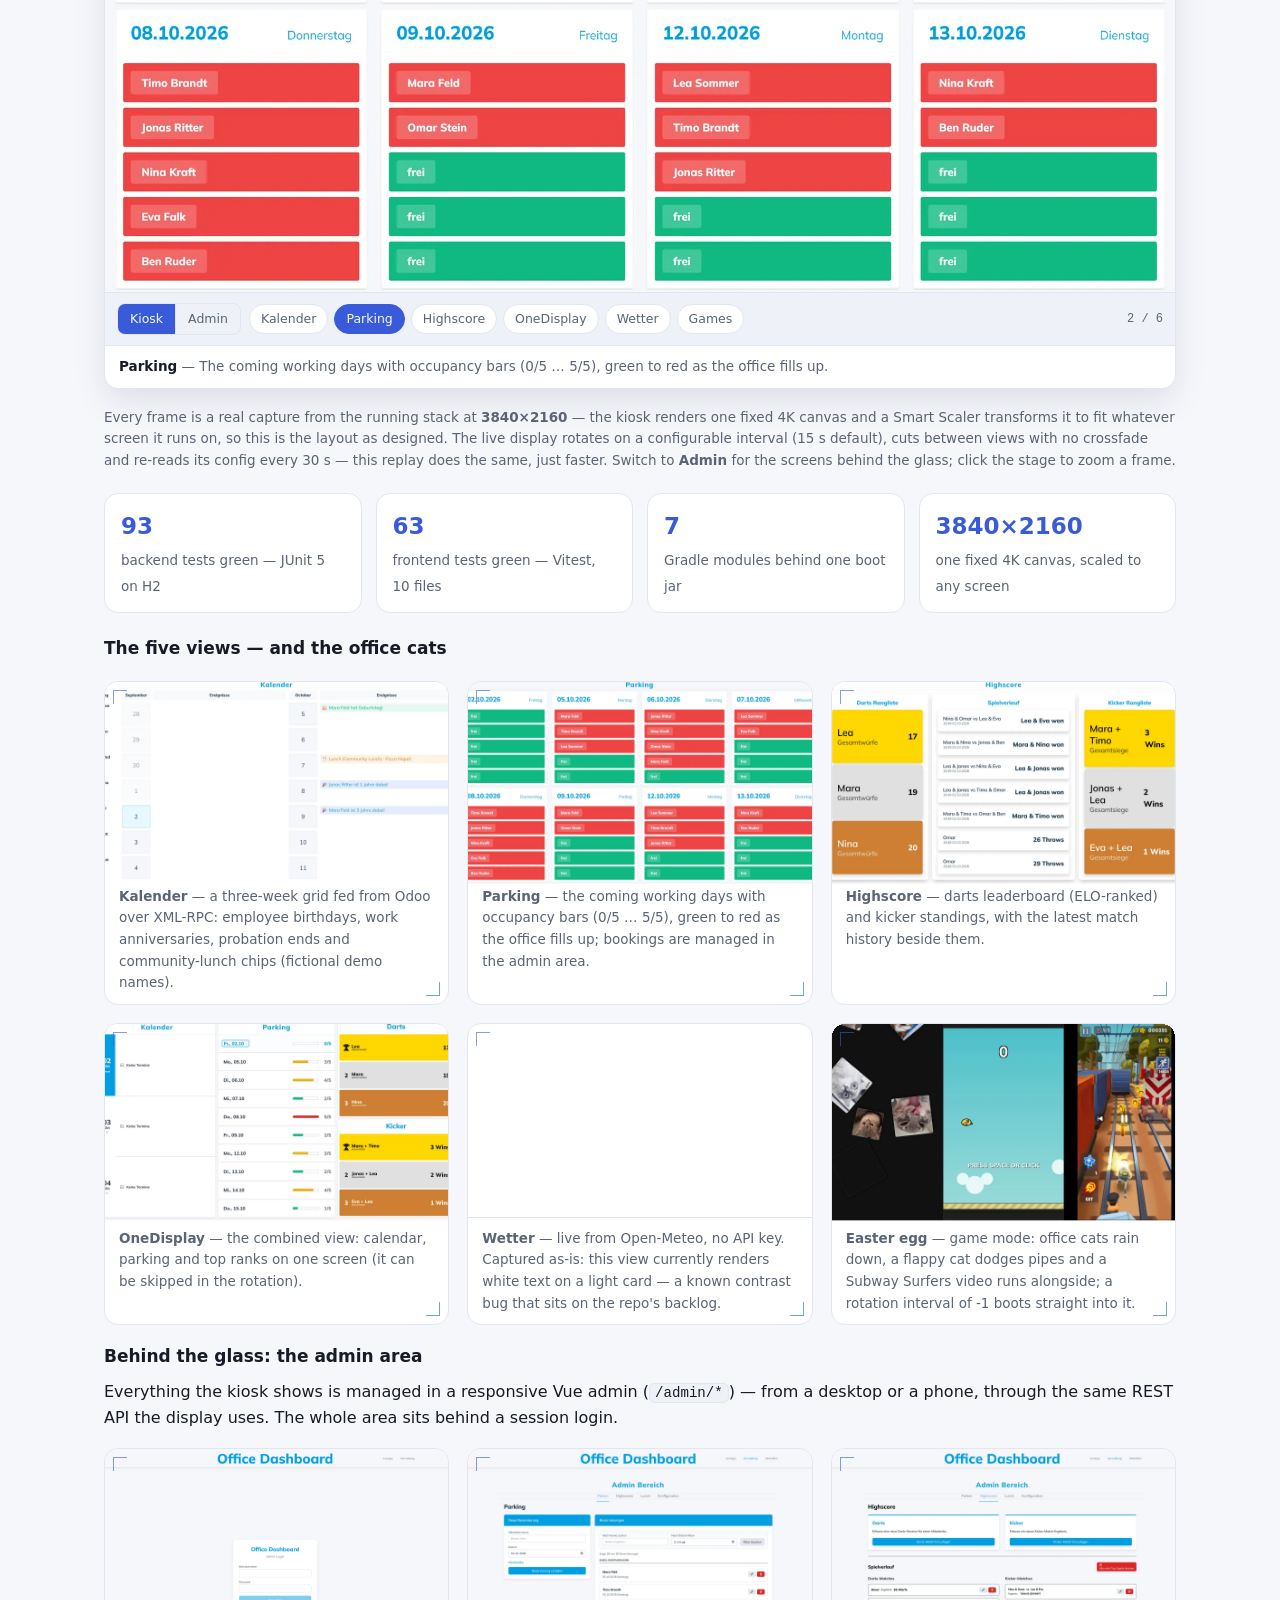
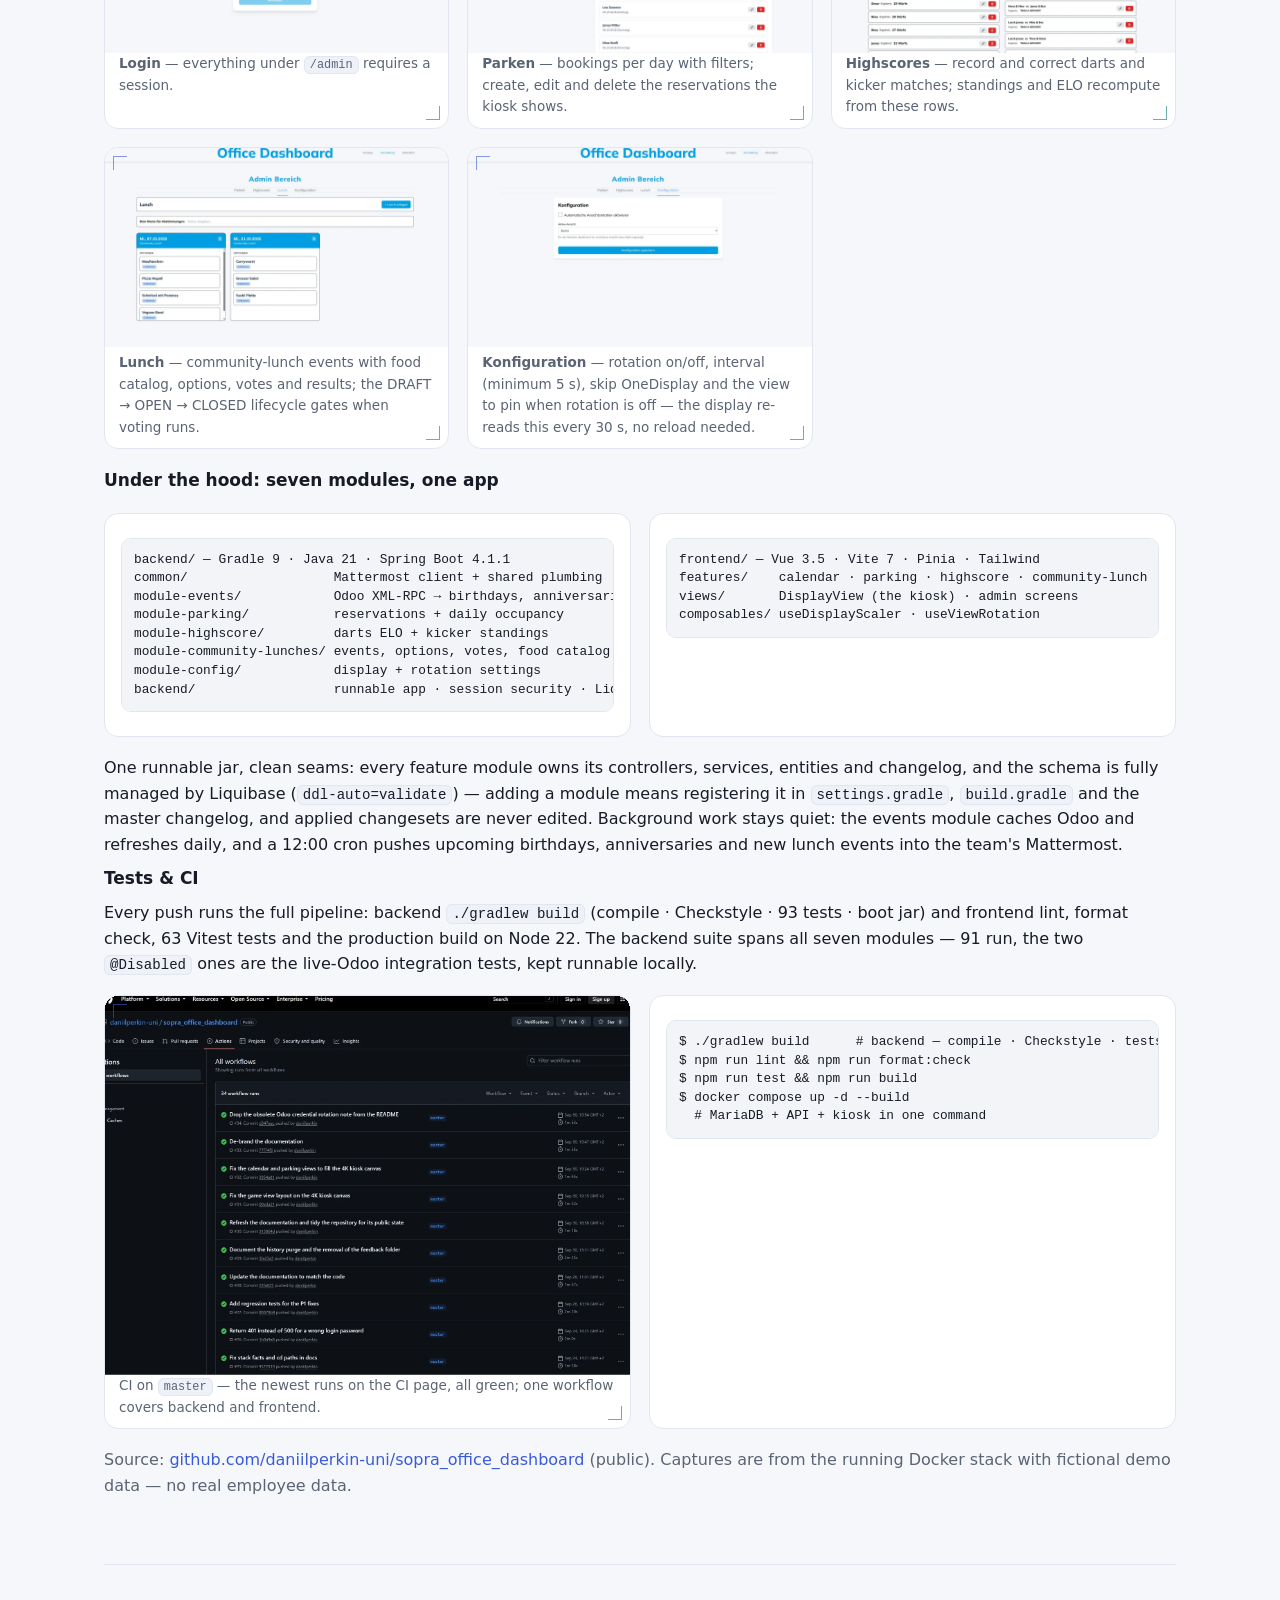
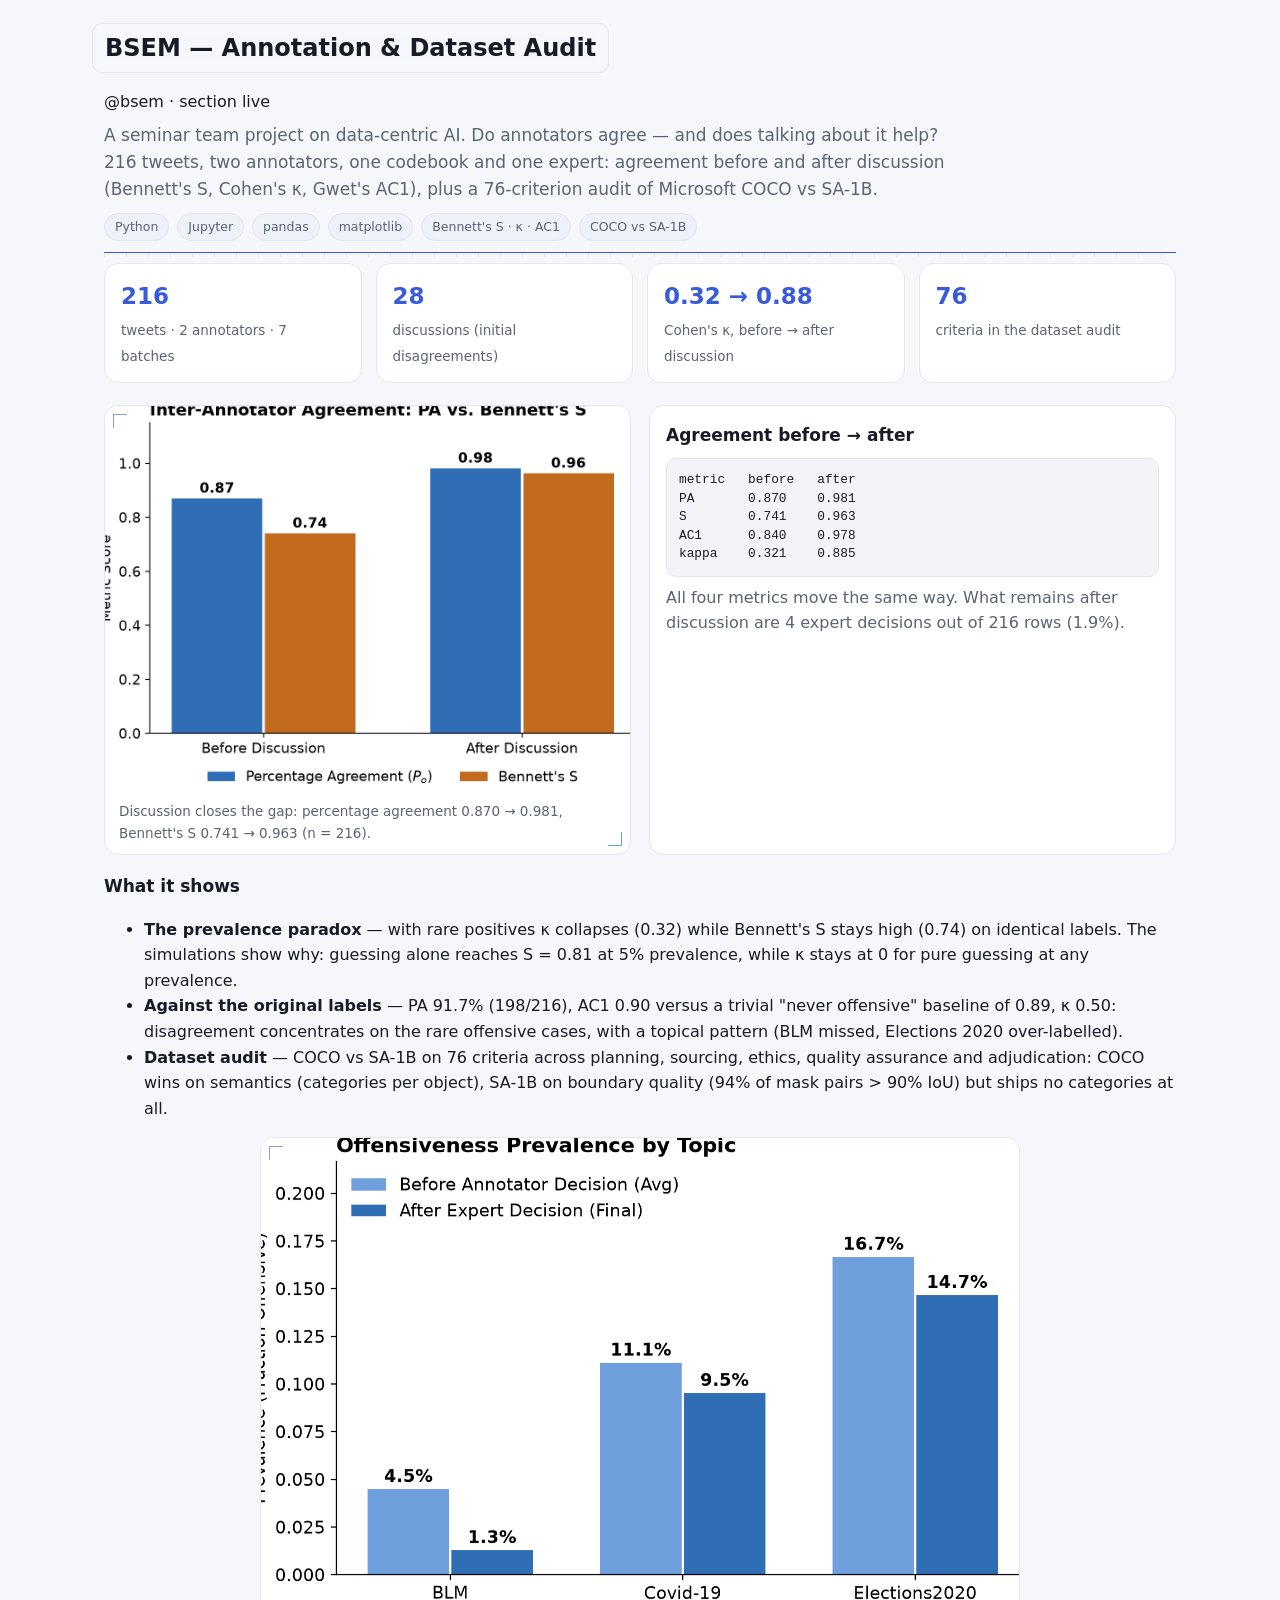
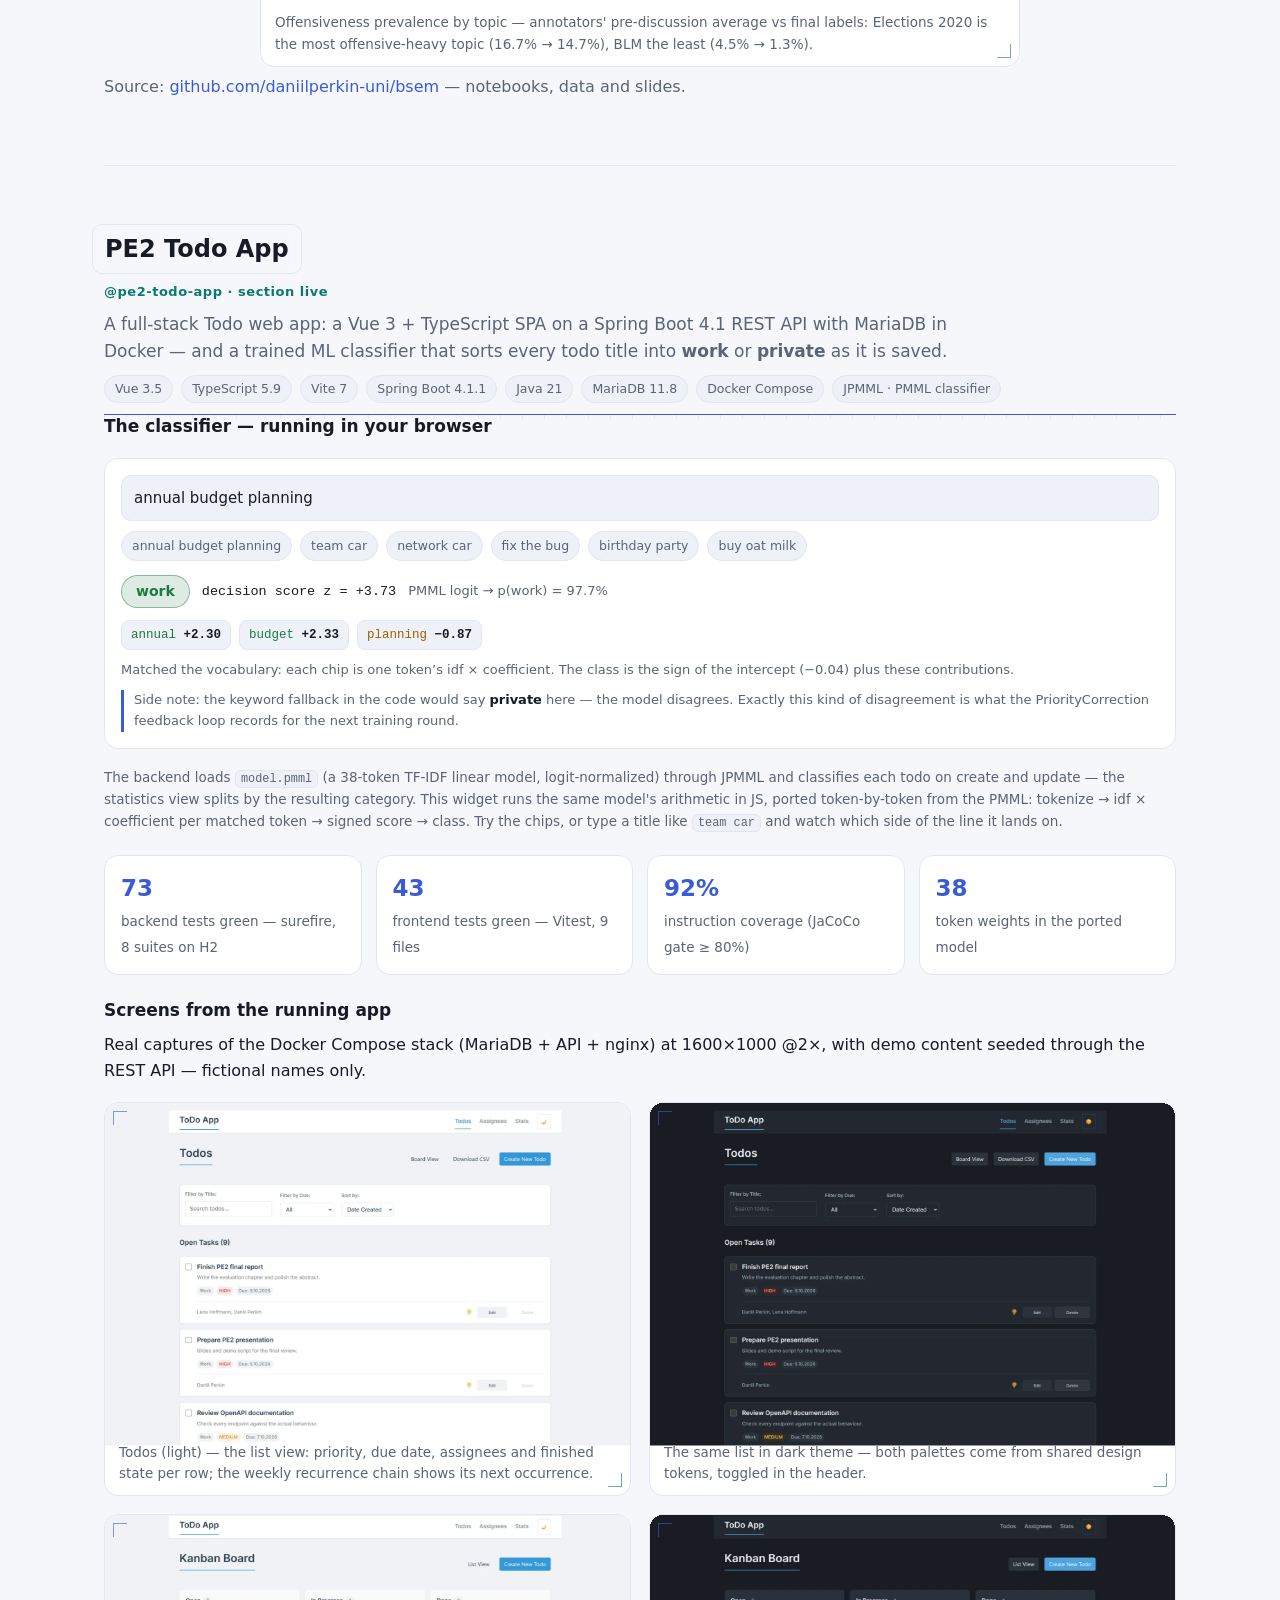
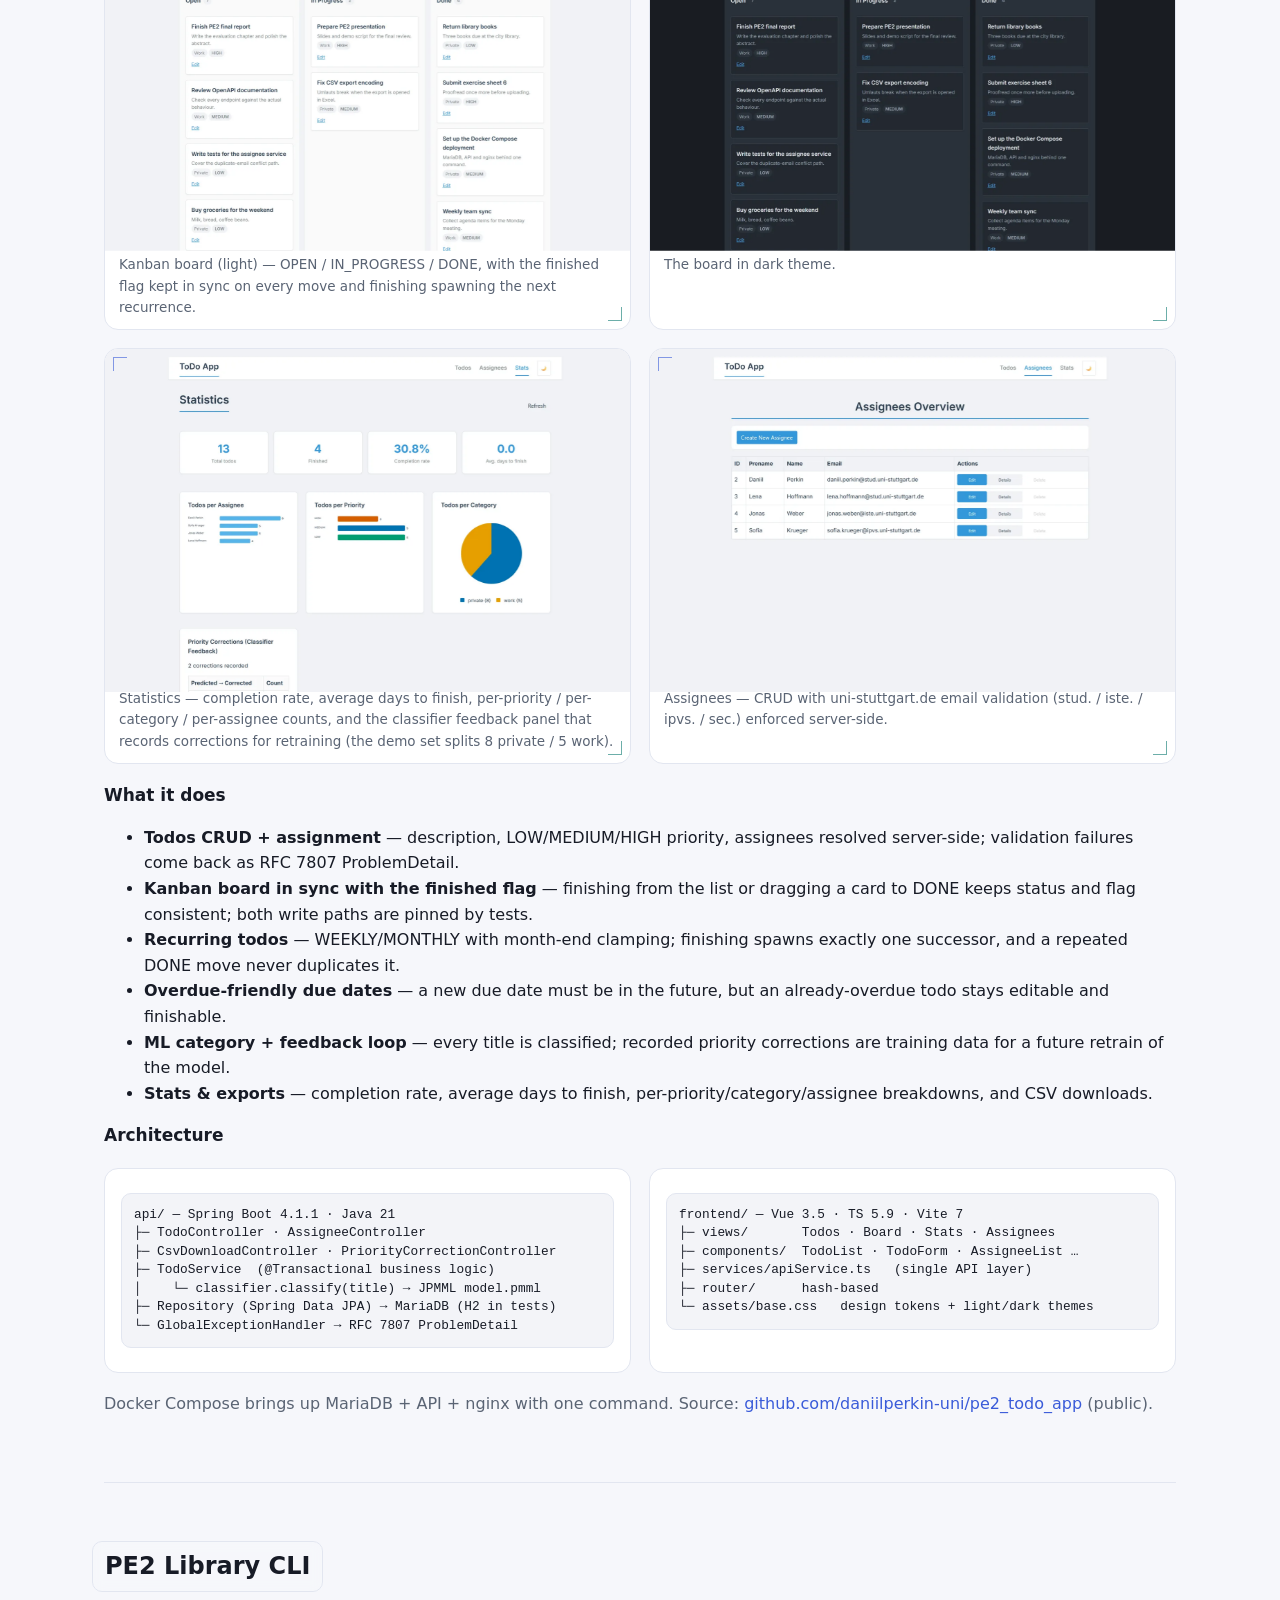
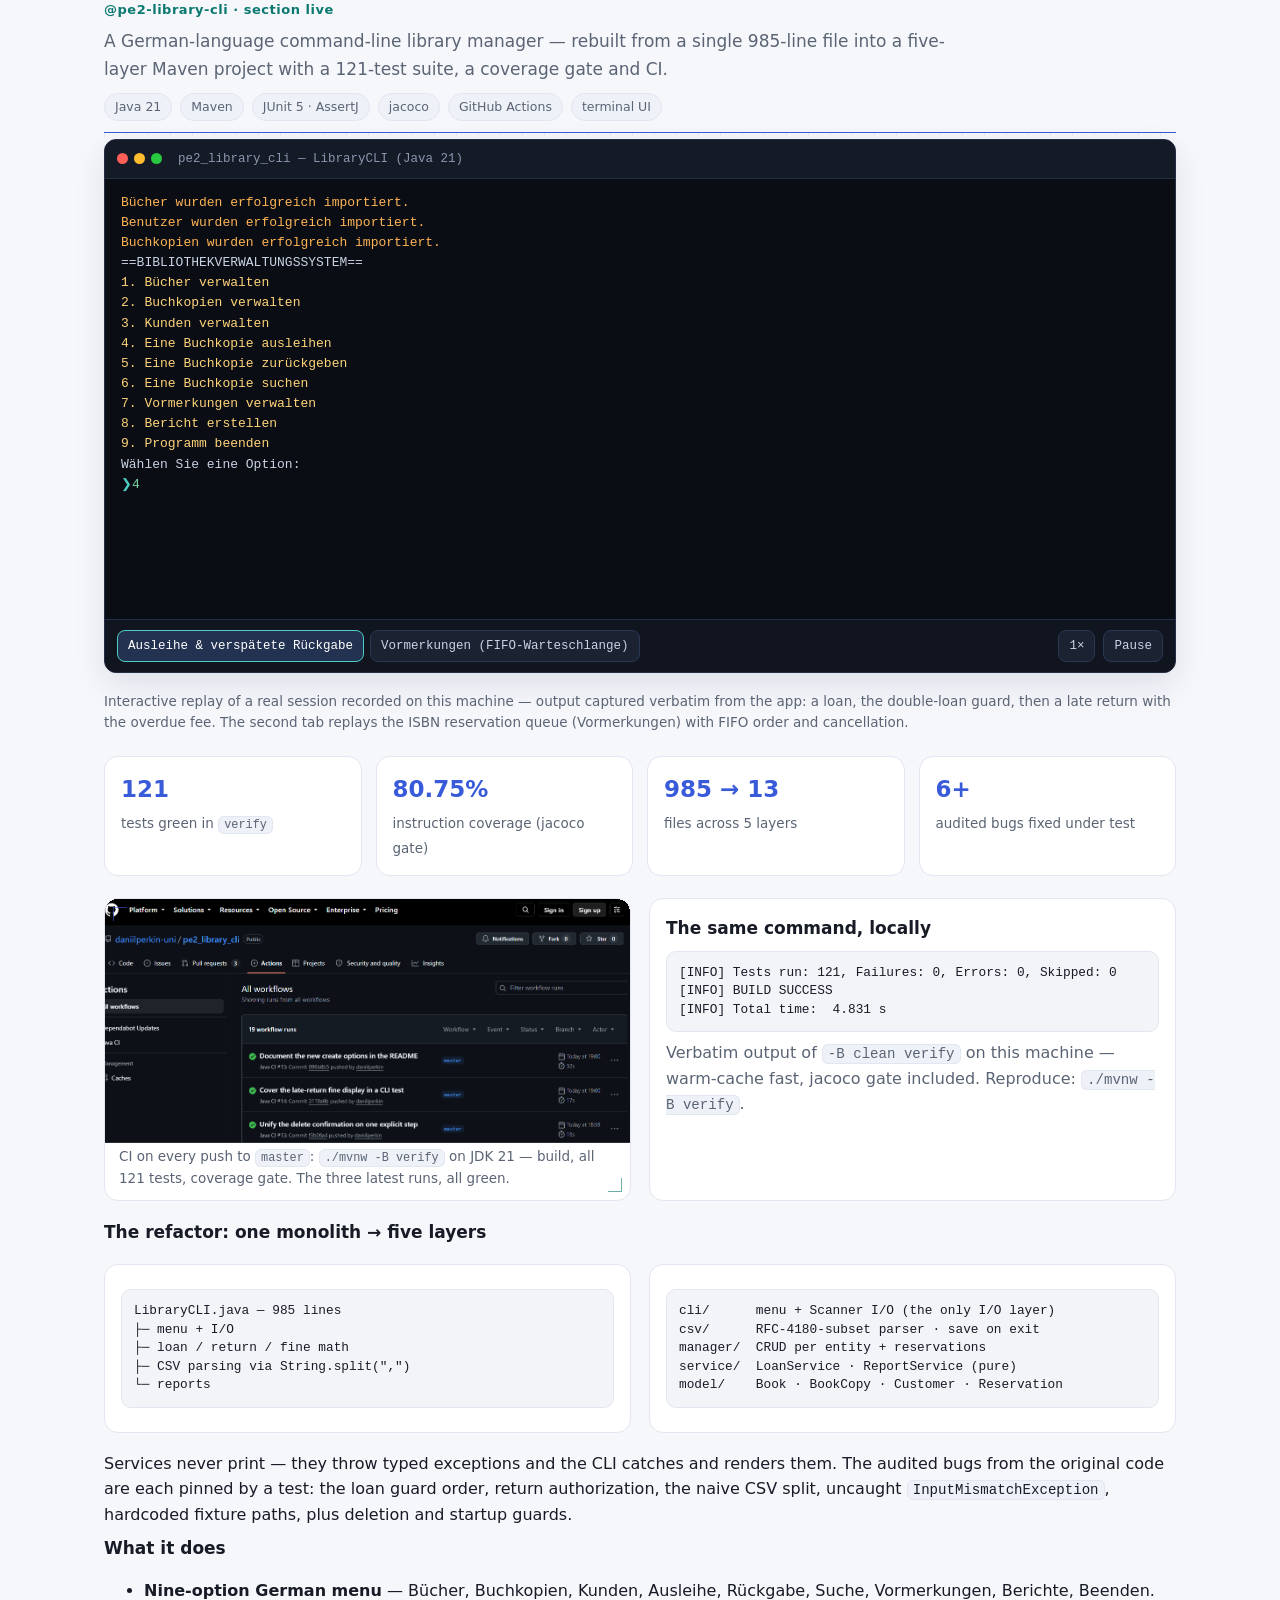
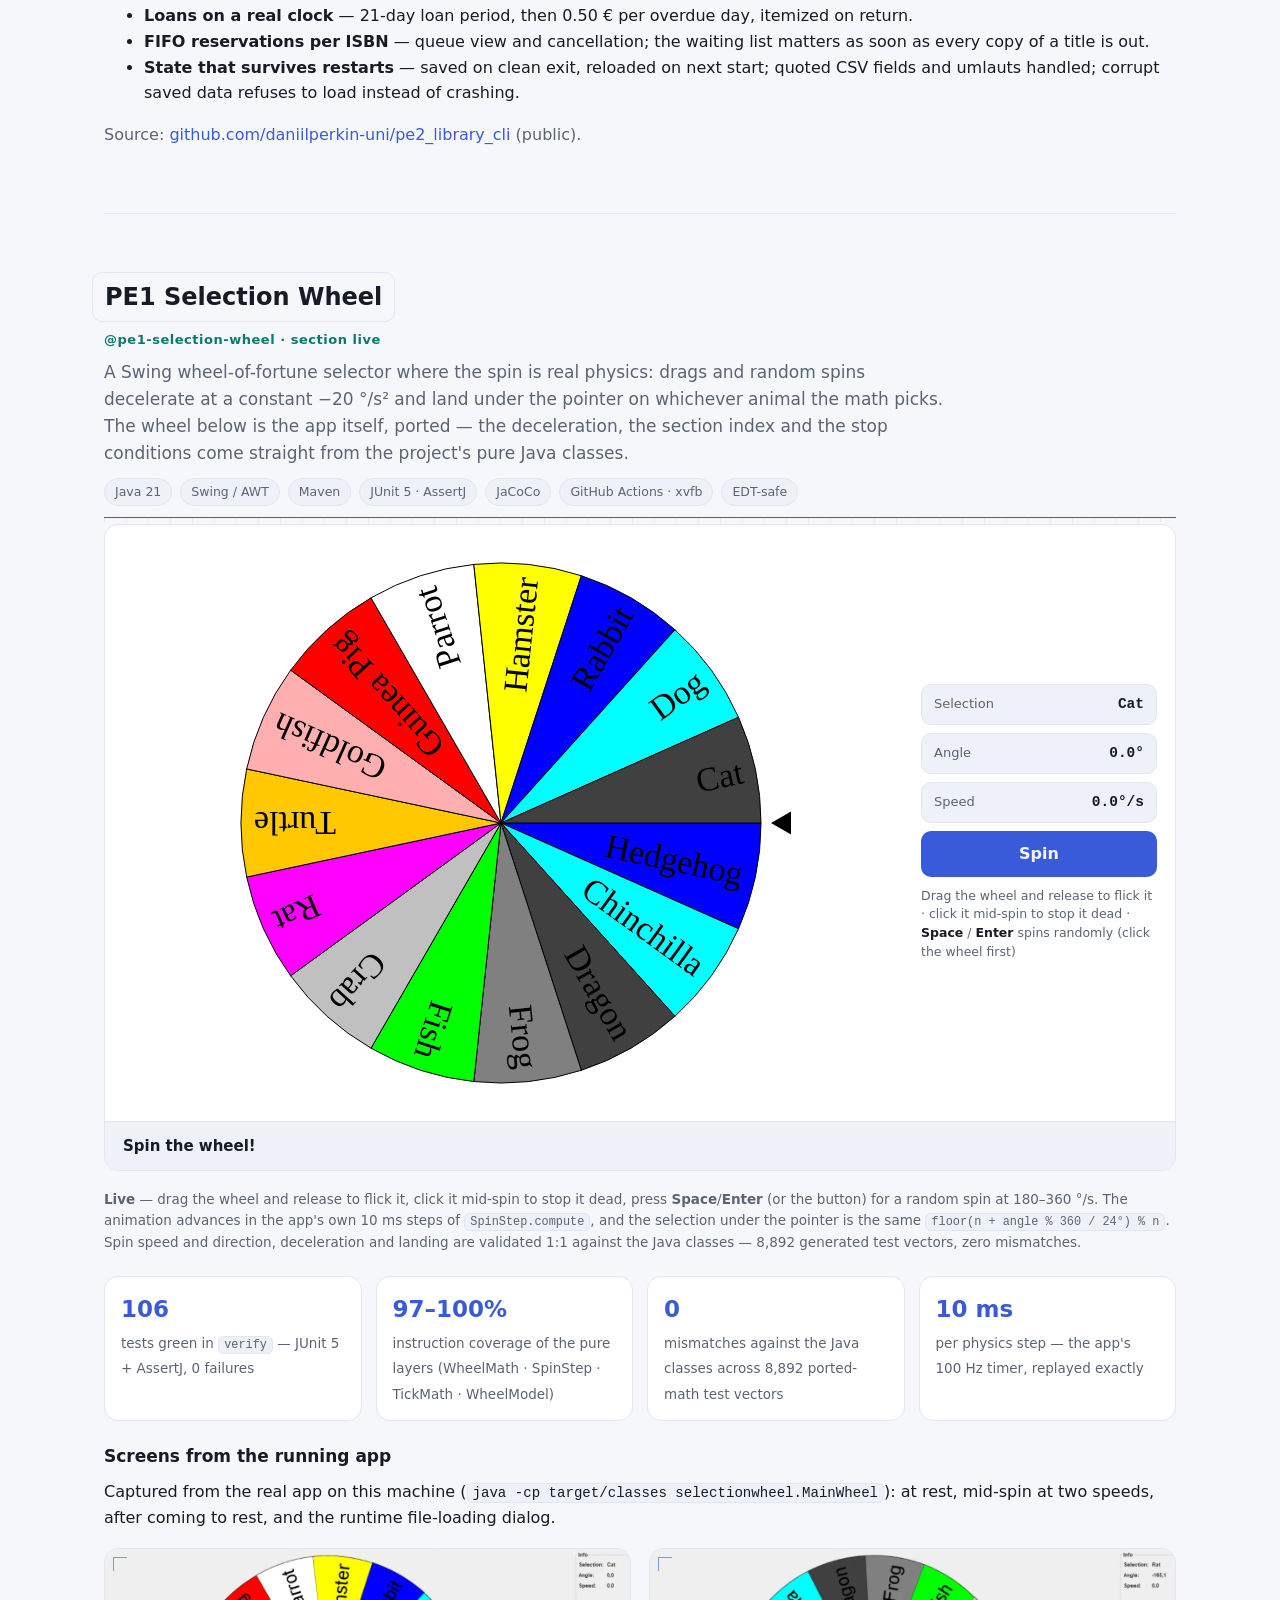
==== commit 8bccb09a: "Scope the reference section's CSS, restore the focus ring and stop the raytracer pre-render Seven de" ====
--- a/index.html
+++ b/index.html
@@ -9,7 +9,7 @@
 <meta name="theme-color" content="#0b0e14">
 <link rel="canonical" href="https://daniilperkin-uni.github.io/uni-old-projects/">
 <link rel="icon" href="assets/favicon.svg" type="image/svg+xml">
-<link rel="apple-touch-icon" href="assets/og-card.png">
+<link rel="apple-touch-icon" sizes="180x180" href="assets/apple-touch-icon.png">
 <meta property="og:type" content="website">
 <meta property="og:site_name" content="Daniil Perkin — Uni old projects">
 <meta property="og:title" content="8 university projects, one interactive site.">
--- a/assets/css/tokens.css
+++ b/assets/css/tokens.css
@@ -6,6 +6,10 @@
   --radius:14px;
   --font:"Segoe UI",system-ui,-apple-system,"Helvetica Neue",sans-serif;
   --mono:"Cascadia Code",Consolas,"SF Mono",Menlo,monospace;
+  /* sticky-nav height — single default (one-row mobile nav); site.js overwrites
+     it with the measured height on load and on resize. Never hardcode a
+     different fallback at the use sites. */
+  --nav-h:56px;
 }
 html[data-theme="light"]{
   --bg:#f6f7fb;--surface:#ffffff;--surface2:#eef1f8;--text:#171b26;--muted:#5a6474;
--- a/assets/css/components.css
+++ b/assets/css/components.css
@@ -14,8 +14,8 @@
   .topnav .wrap{padding:6px 24px}
   .topnav a{min-height:34px}
 }
-/* anchor offset for the sticky nav (--nav-h is set by site.js) */
-section.project{scroll-margin-top:calc(var(--nav-h, 96px) + 14px)}
+/* anchor offset for the sticky nav (--nav-h defaults to 56px in tokens.css, site.js updates it) */
+section.project{scroll-margin-top:calc(var(--nav-h) + 14px)}
 @media(max-width:640px){
   .topnav .wrap{padding:6px 16px}
   .navlinks{gap:14px}
@@ -32,7 +32,6 @@
 .grid-2{display:grid;gap:18px;grid-template-columns:1fr 1fr;margin:18px 0}
 @media(max-width:840px){.grid-2{grid-template-columns:1fr}}
 .grid-2 > *,.strip > *,.kpis > *{min-width:0}
-.bleed{width:100vw;margin-left:calc(50% - 50vw)}
 /* kpis */
 .kpis{display:grid;gap:14px;grid-template-columns:repeat(auto-fit,minmax(190px,1fr));margin:22px 0}
 .kpi{background:var(--surface);border:1px solid var(--border);border-radius:var(--radius);padding:14px 16px}
--- a/assets/css/motion.css
+++ b/assets/css/motion.css
@@ -27,7 +27,7 @@
 html.uop-anim .rvw.in .p-head::before{opacity:1}
 
 /* ---------- sticky section titles (dossier tabs) ---------- */
-html.uop-anim main .project h2.stick{position:sticky;top:calc(var(--nav-h, 56px) + 8px);z-index:6;display:inline-block;padding:5px 12px;margin-left:-12px;background:color-mix(in srgb,var(--bg) 88%,transparent);backdrop-filter:blur(6px);border:1px solid var(--border);border-radius:10px;font-size:clamp(19px,2.4vw,24px)}
+html.uop-anim main .project h2.stick{position:sticky;top:calc(var(--nav-h) + 8px);z-index:6;display:inline-block;padding:5px 12px;margin-left:-12px;background:color-mix(in srgb,var(--bg) 88%,transparent);backdrop-filter:blur(6px);border:1px solid var(--border);border-radius:10px;font-size:clamp(19px,2.4vw,24px)}
 html.uop-anim main .project h2.stick::after{content:"";position:absolute;left:10px;right:10px;bottom:4px;height:2px;border-radius:2px;background:var(--accent-2);transform:scaleX(var(--sp,0));transform-origin:left}
 
 /* ---------- parallax + crosshair corners on captures ---------- */
--- a/sections/pe2_todo_app/style.css
+++ b/sections/pe2_todo_app/style.css
@@ -3,7 +3,8 @@
 /* classifier widget */
 .cls{background:var(--surface);border:1px solid var(--border);border-radius:var(--radius);padding:16px}
 .cls input{width:100%;box-sizing:border-box;background:var(--surface2);border:1px solid var(--border);border-radius:10px;color:var(--text);font:inherit;font-size:15px;padding:10px 12px}
-.cls input:focus{outline:none;border-color:var(--accent)}
+/* mouse focus: accent tint only — keyboard focus keeps base.css's :focus-visible ring */
+.cls input:focus:not(:focus-visible){outline:none;border-color:var(--accent)}
 .cls-examples{display:flex;gap:8px;flex-wrap:wrap;margin-top:10px}
 .cls-examples button{background:var(--surface2);border:1px solid var(--border);color:var(--muted);border-radius:999px;padding:4px 10px;font:inherit;font-size:12.5px;cursor:pointer}
 .cls-examples button:hover{color:var(--text);border-color:var(--accent)}
--- a/sections/pe2_library_cli/style.css
+++ b/sections/pe2_library_cli/style.css
@@ -1,21 +1,25 @@
 /* PE2 Library CLI — section styles */
 #pe2_library_cli .p-owner{color:var(--accent-2);font-size:13px;margin:0 0 2px;font-weight:600;letter-spacing:.04em}
-/* terminal widget — intentionally dark in both themes, like a real terminal */
-.term{background:#0a0d13;border:1px solid #242e44;border-radius:12px;overflow:hidden;font-family:var(--mono);box-shadow:var(--shadow)}
-.term-bar{display:flex;align-items:center;gap:6px;background:#141a26;border-bottom:1px solid #242e44;padding:9px 12px}
-.term-bar .dot{width:11px;height:11px;border-radius:50%}
-.dot.r{background:#ff5f57}.dot.y{background:#febc2e}.dot.g{background:#28c840}
-.term-title{margin-left:10px;color:#8b96ad;font-size:12.5px}
-.term-body{height:440px;overflow-y:auto;padding:14px 16px;font-size:13px;line-height:1.55;color:#d7deeb;background:#0a0d13}
-@media(max-width:640px){.term-body{height:min(440px,56vh);font-size:12.5px;padding:12px}}
-.term-body .tl{white-space:pre-wrap;word-break:break-word;margin:0}
-.tl-i{color:#7fd6a6}
-.tl-i::before{content:"\276F ";color:#4ecdc4}
-.tl-o{color:#c9d3e4}
-.tl-menu{color:#ffd479}
-.tl-hl{color:#ffb454}
-.term-foot{display:flex;align-items:center;gap:8px;padding:10px 12px;border-top:1px solid #242e44;background:#10151f}
-.term-tabs{display:flex;gap:6px;flex:1;flex-wrap:wrap}
-.tb{background:#1b2333;color:#c9d3e4;border:1px solid #2a3854;border-radius:8px;padding:5px 10px;font:inherit;font-size:12.5px;cursor:pointer}
-.tb:hover{border-color:#4ecdc4;color:#fff}
-.tb.active{background:#233250;border-color:#4ecdc4;color:#fff}
+/* terminal widget — intentionally dark in both themes, like a real terminal.
+   Every selector is scoped to #pe2_library_cli: the page ships all section
+   stylesheets together, so a bare `.dot`/`.tb` would leak into other sections. */
+#pe2_library_cli .term{background:#0a0d13;border:1px solid #242e44;border-radius:12px;overflow:hidden;font-family:var(--mono);box-shadow:var(--shadow)}
+#pe2_library_cli .term-bar{display:flex;align-items:center;gap:6px;background:#141a26;border-bottom:1px solid #242e44;padding:9px 12px}
+#pe2_library_cli .term-bar .dot{width:11px;height:11px;border-radius:50%}
+#pe2_library_cli .dot.r{background:#ff5f57}
+#pe2_library_cli .dot.y{background:#febc2e}
+#pe2_library_cli .dot.g{background:#28c840}
+#pe2_library_cli .term-title{margin-left:10px;color:#8b96ad;font-size:12.5px}
+#pe2_library_cli .term-body{height:440px;overflow-y:auto;padding:14px 16px;font-size:13px;line-height:1.55;color:#d7deeb;background:#0a0d13}
+@media(max-width:640px){#pe2_library_cli .term-body{height:min(440px,56vh);font-size:12.5px;padding:12px}}
+#pe2_library_cli .term-body .tl{white-space:pre-wrap;word-break:break-word;margin:0}
+#pe2_library_cli .tl-i{color:#7fd6a6}
+#pe2_library_cli .tl-i::before{content:"\276F ";color:#4ecdc4}
+#pe2_library_cli .tl-o{color:#c9d3e4}
+#pe2_library_cli .tl-menu{color:#ffd479}
+#pe2_library_cli .tl-hl{color:#ffb454}
+#pe2_library_cli .term-foot{display:flex;align-items:center;gap:8px;padding:10px 12px;border-top:1px solid #242e44;background:#10151f}
+#pe2_library_cli .term-tabs{display:flex;gap:6px;flex:1;flex-wrap:wrap}
+#pe2_library_cli .tb{background:#1b2333;color:#c9d3e4;border:1px solid #2a3854;border-radius:8px;padding:5px 10px;font:inherit;font-size:12.5px;cursor:pointer}
+#pe2_library_cli .tb:hover{border-color:#4ecdc4;color:#fff}
+#pe2_library_cli .tb.active{background:#233250;border-color:#4ecdc4;color:#fff}
--- a/sections/oop_student_organizer/style.css
+++ b/sections/oop_student_organizer/style.css
@@ -11,7 +11,7 @@
 #oop_student_organizer .sim-row{display:grid;grid-template-columns:minmax(110px,1.4fr) 58px minmax(104px,124px) 24px;gap:8px;align-items:center;padding:3px 0}
 #oop_student_organizer .sim-row-head span{font-size:11.5px;color:var(--muted);text-transform:uppercase;letter-spacing:.05em}
 #oop_student_organizer .sim-row input,#oop_student_organizer .sim-row select{font:inherit;font-size:13.5px;color:var(--text);background:var(--surface2);border:1px solid var(--border);border-radius:7px;padding:5px 7px;width:100%;min-width:0}
-#oop_student_organizer .sim-row input:focus,#oop_student_organizer .sim-row select:focus{outline:none;border-color:var(--accent)}
+#oop_student_organizer .sim-row input:focus:not(:focus-visible),#oop_student_organizer .sim-row select:focus:not(:focus-visible){outline:none;border-color:var(--accent)}
 #oop_student_organizer .sim-ects{text-align:right}
 #oop_student_organizer .sim-del{background:none;border:none;color:var(--muted);font-size:17px;line-height:1;cursor:pointer;border-radius:6px;padding:2px 4px}
 #oop_student_organizer .sim-del:hover{color:#d93025;background:var(--surface2)}
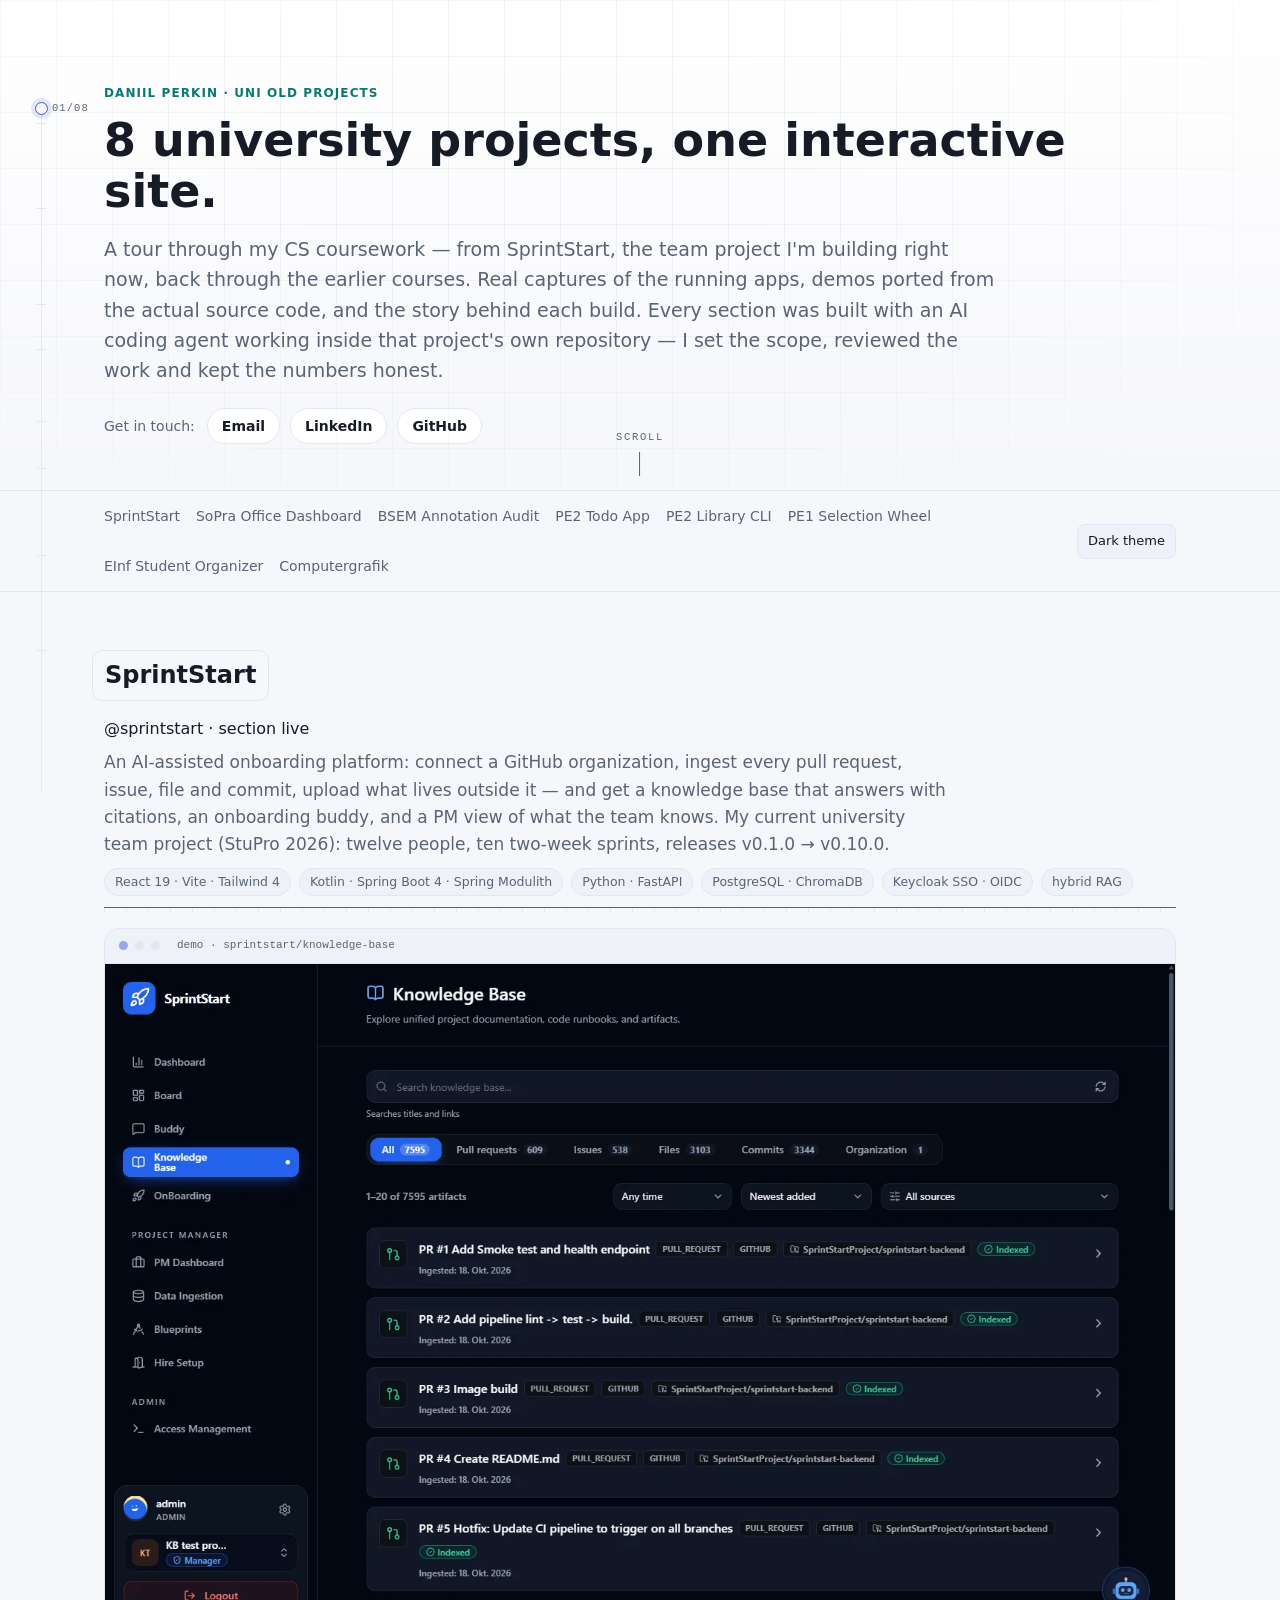
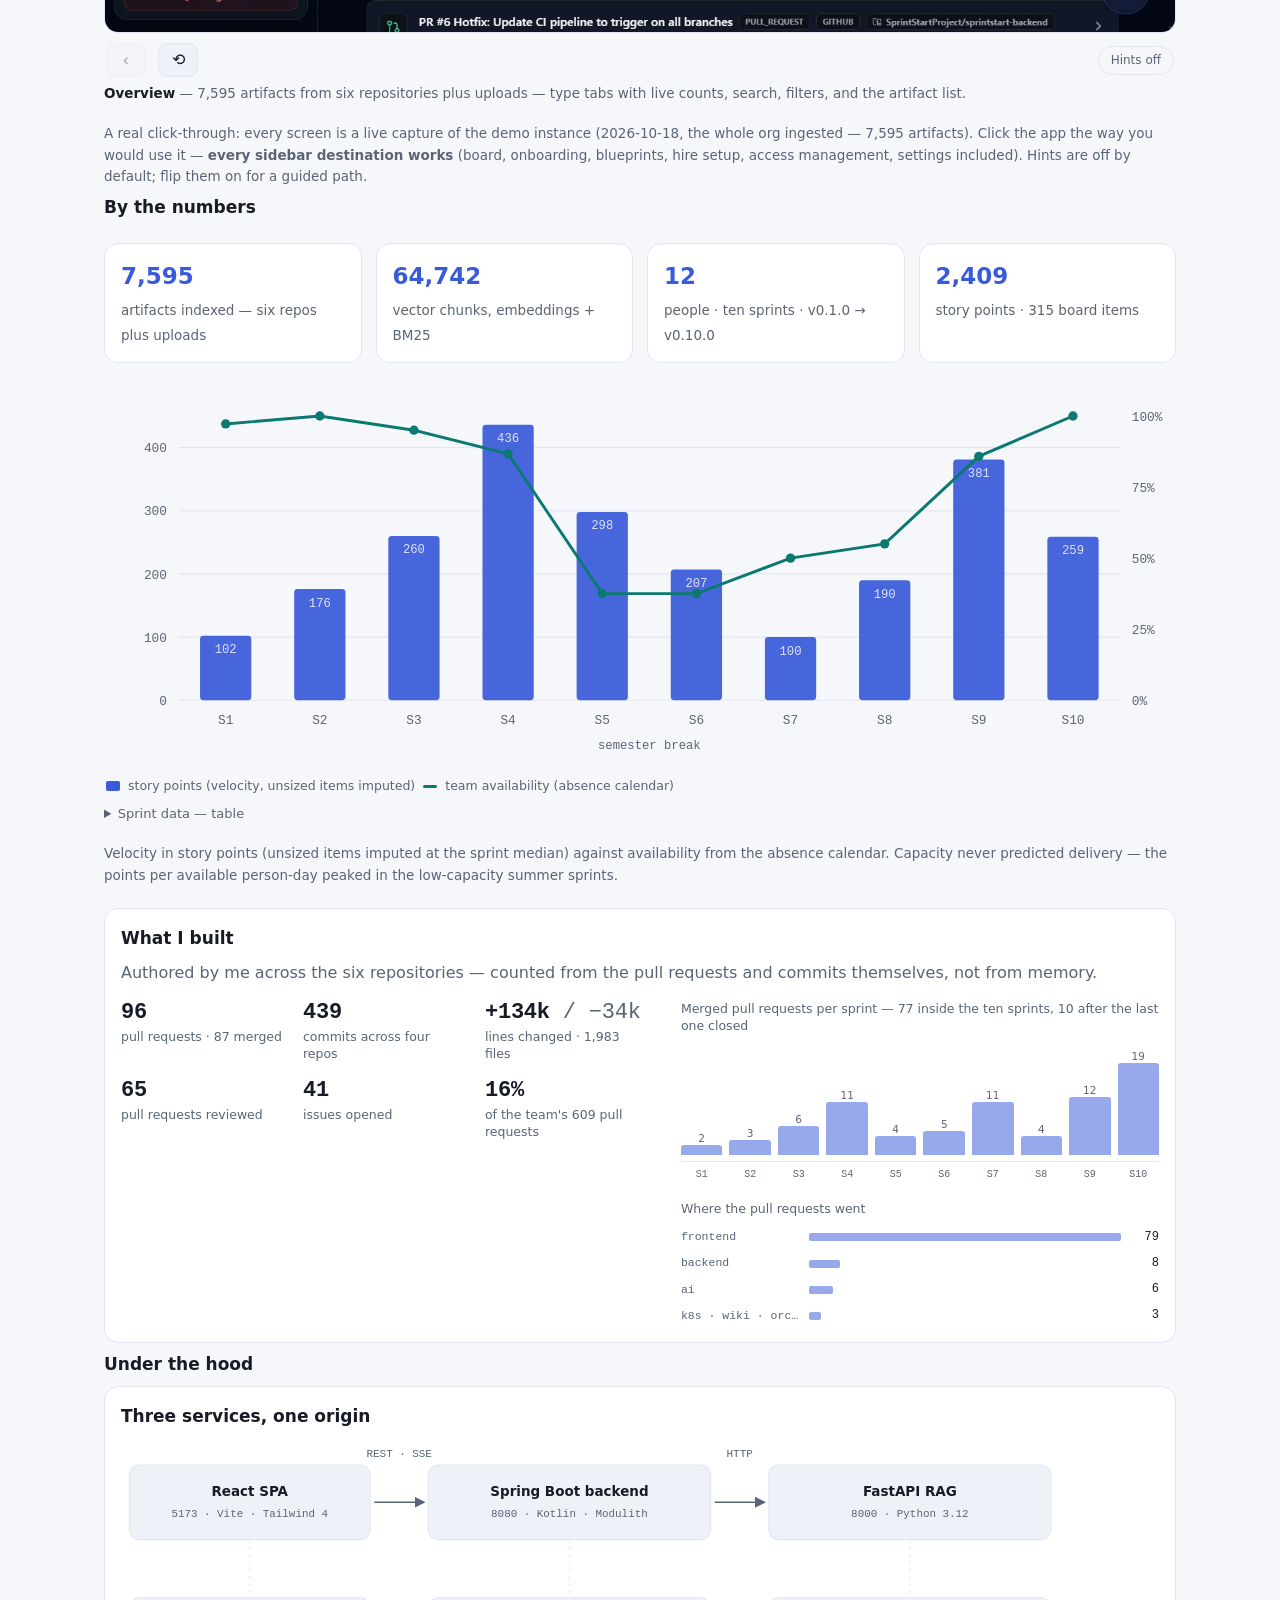
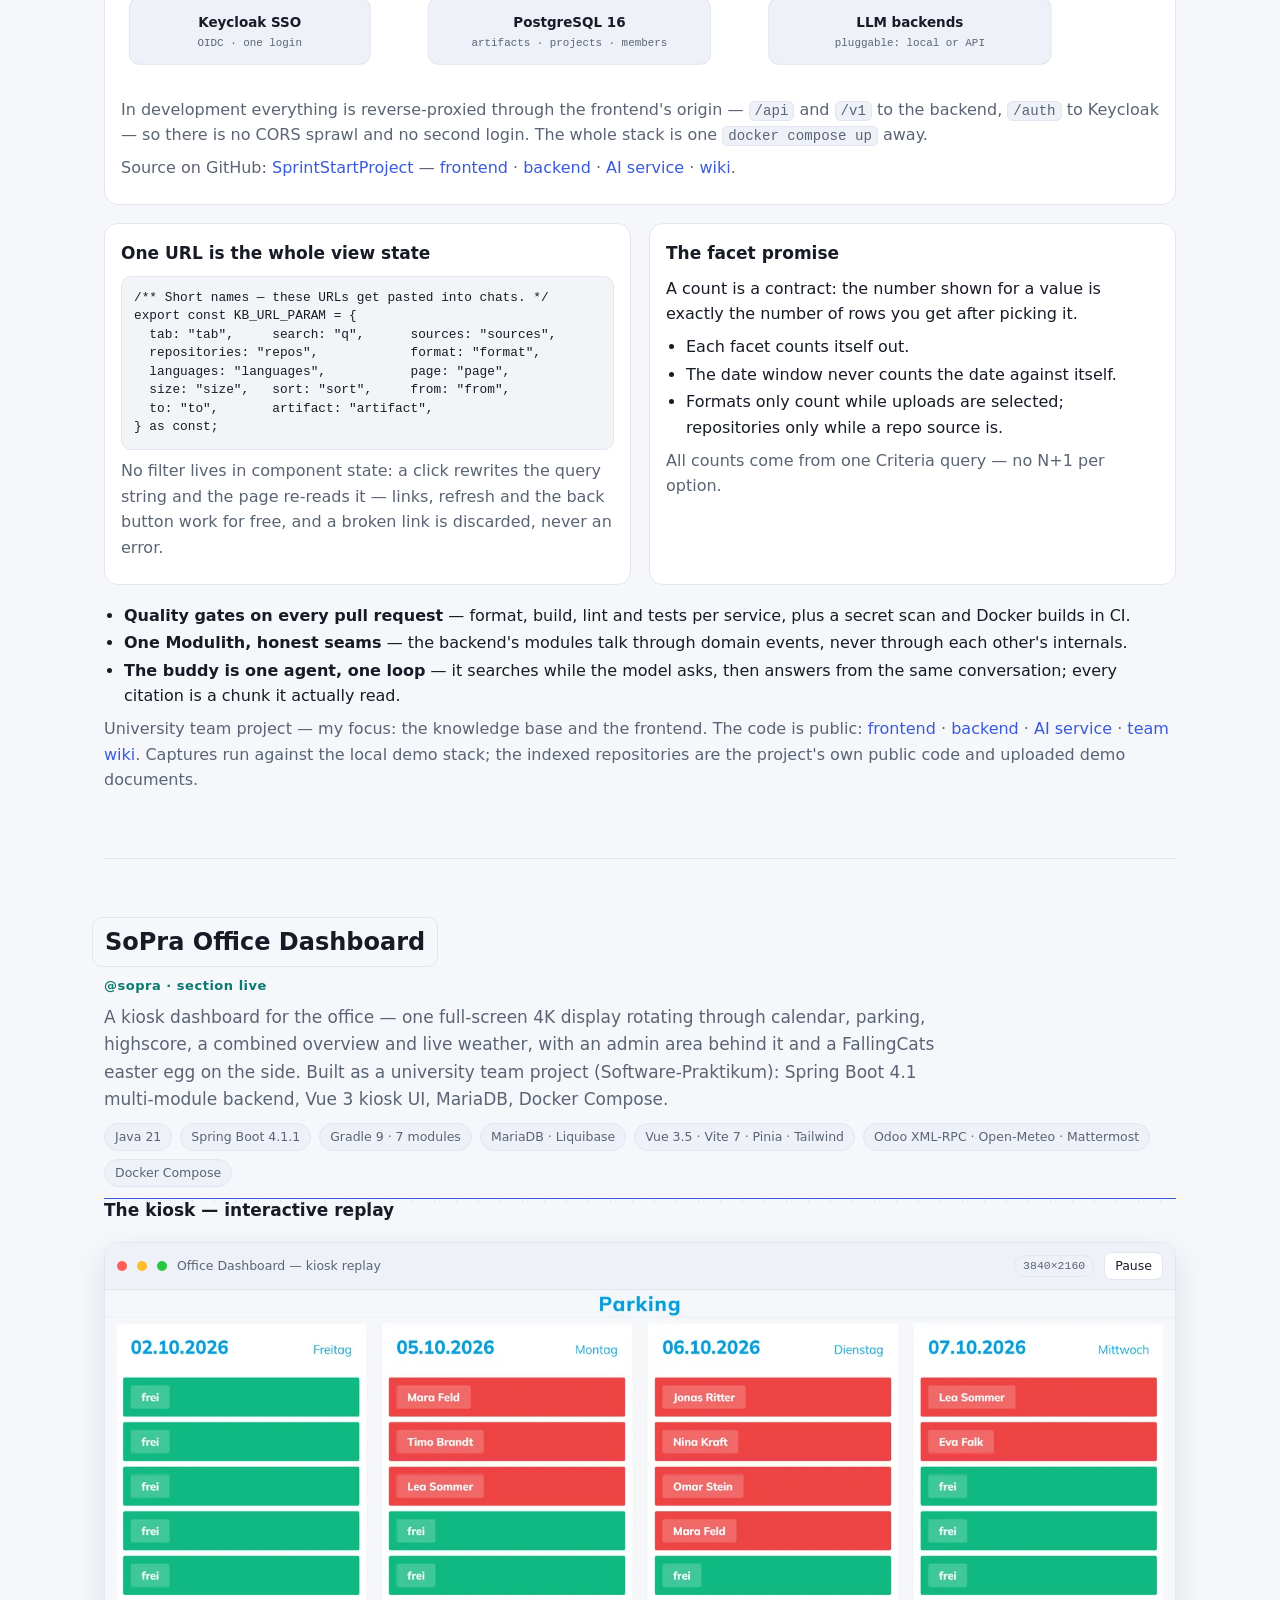
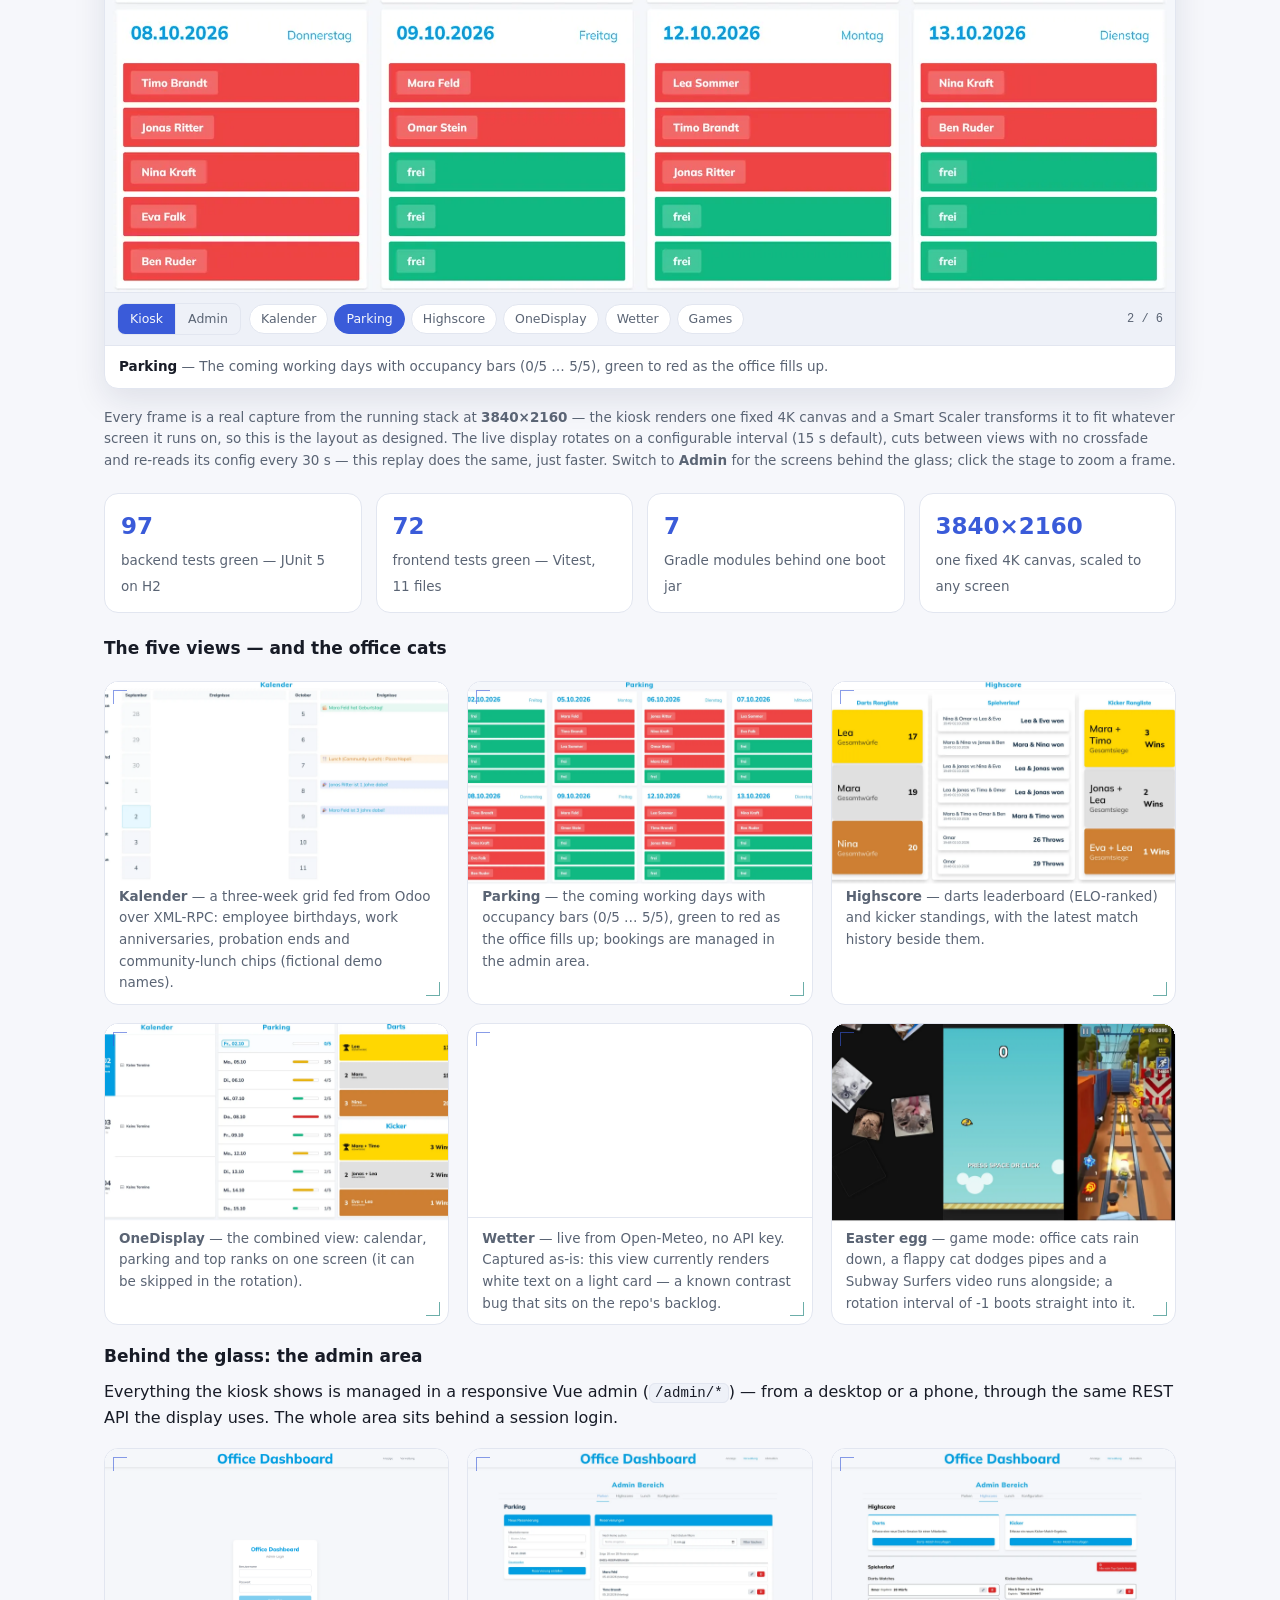
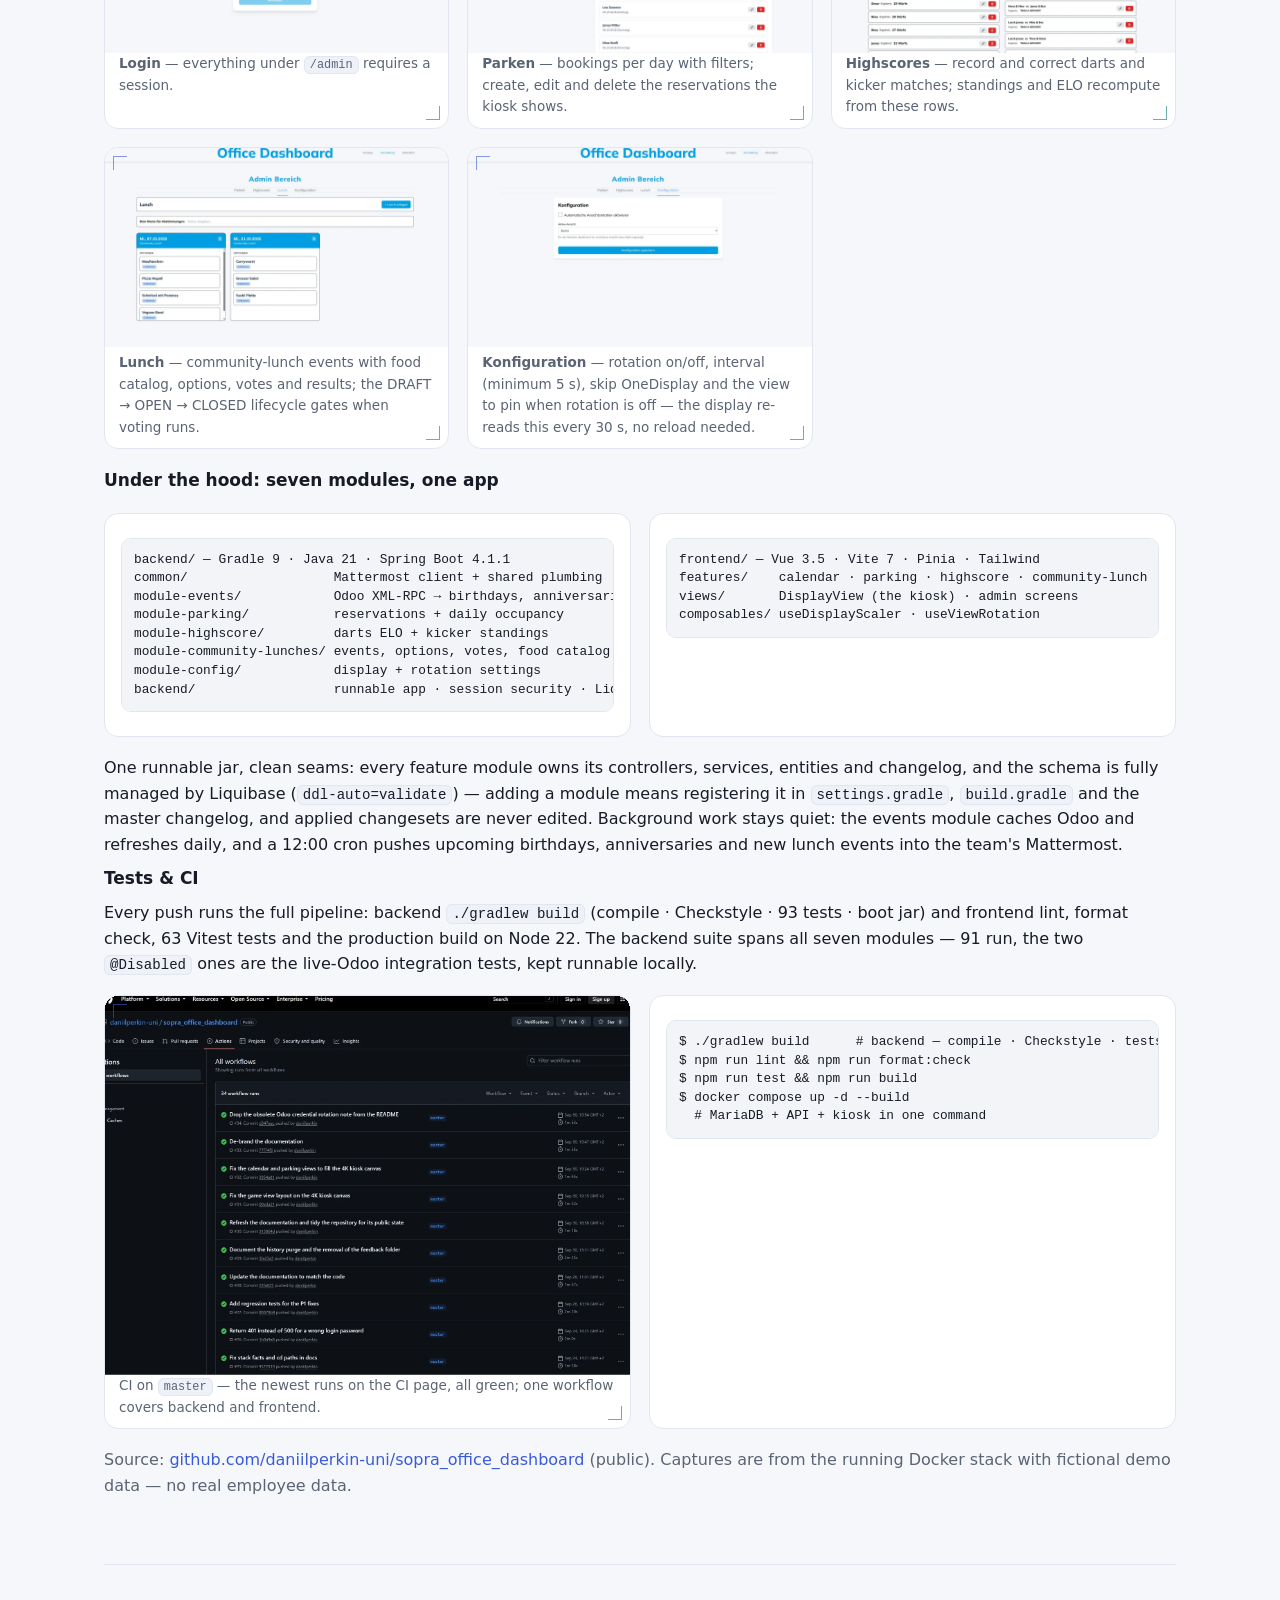
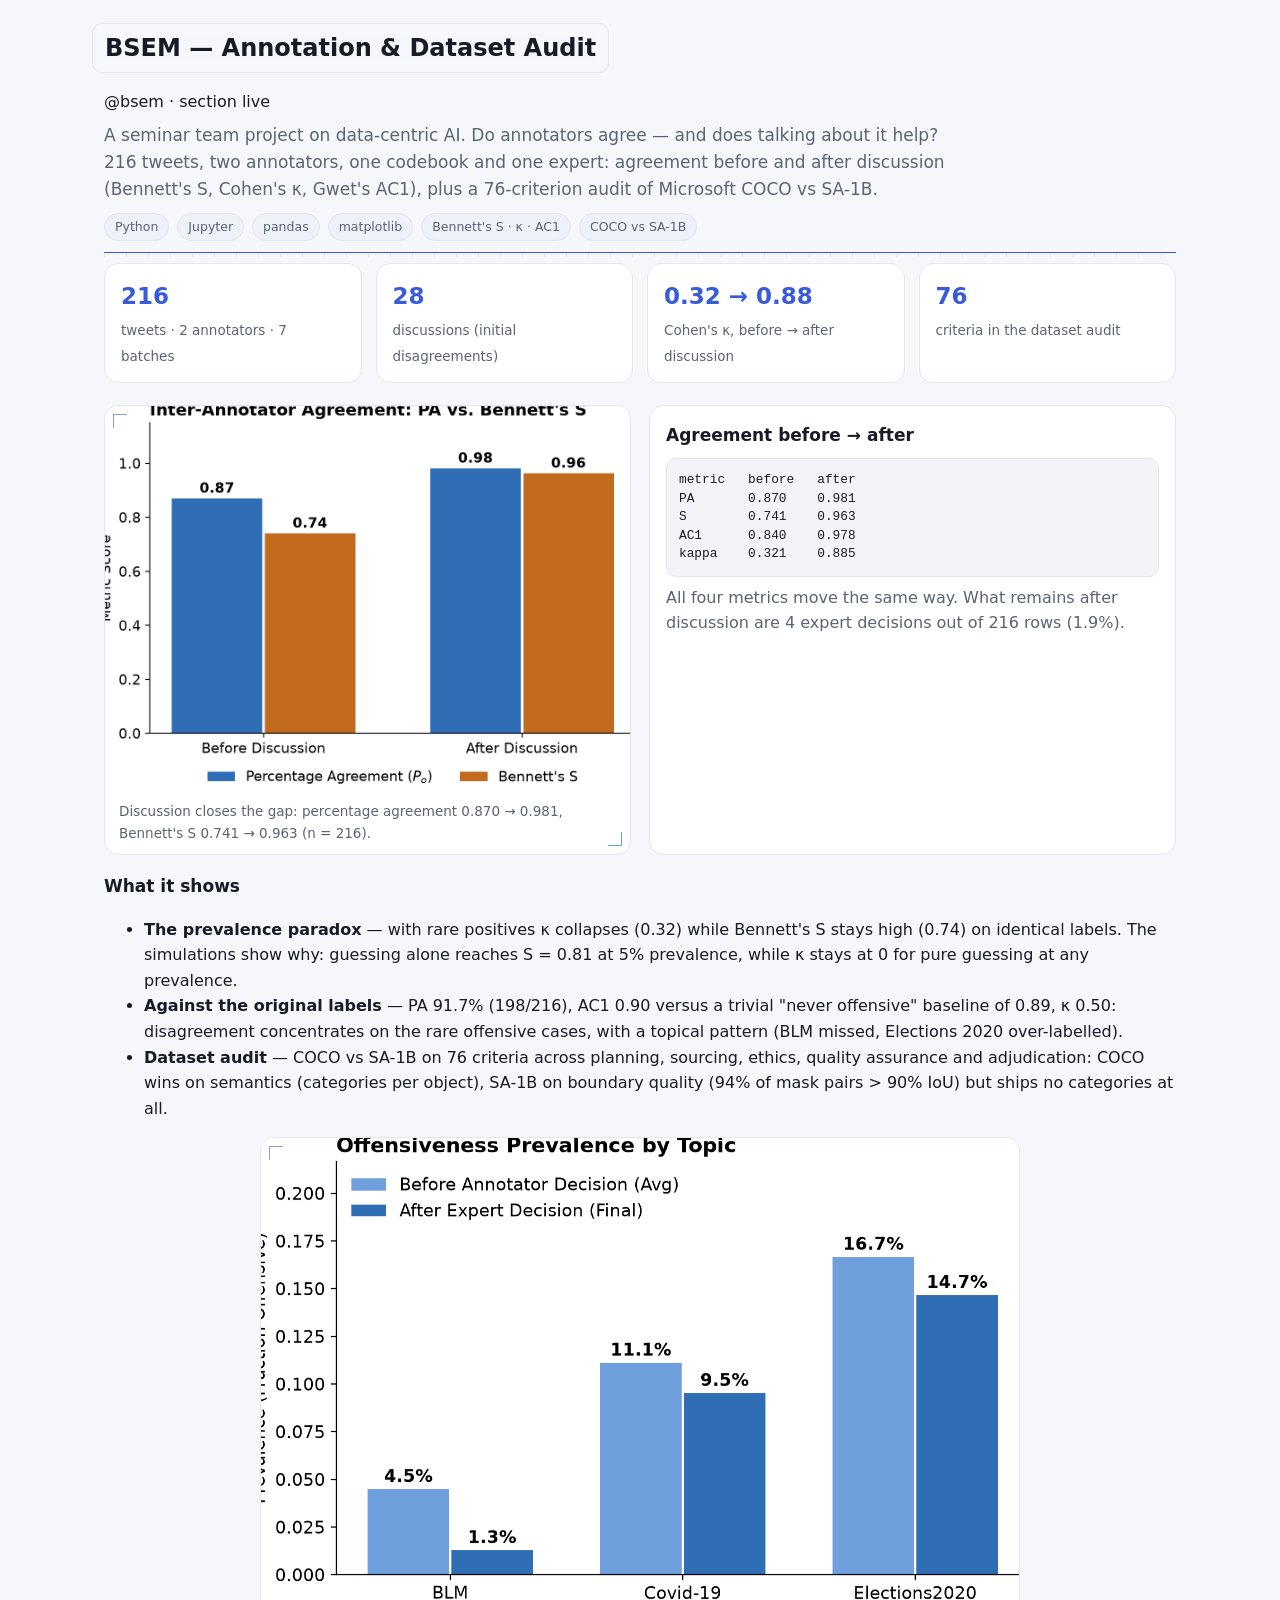
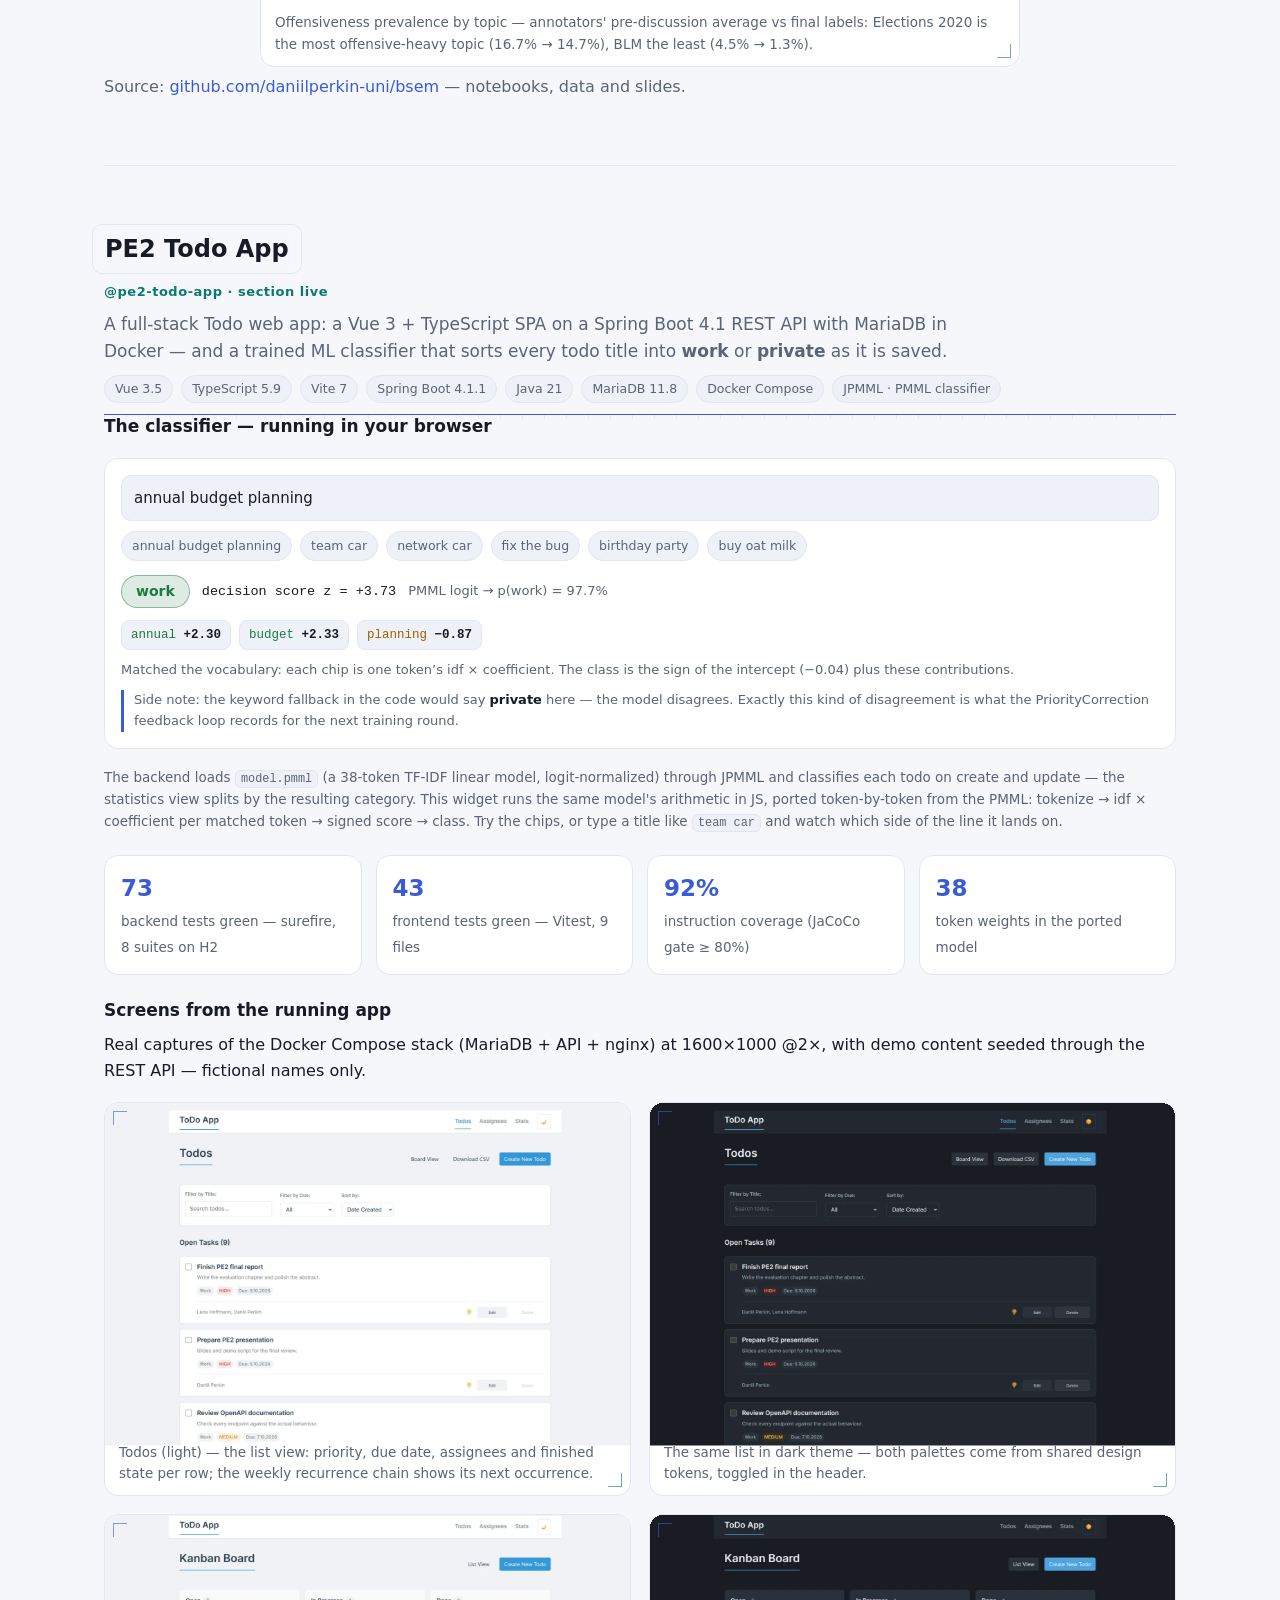
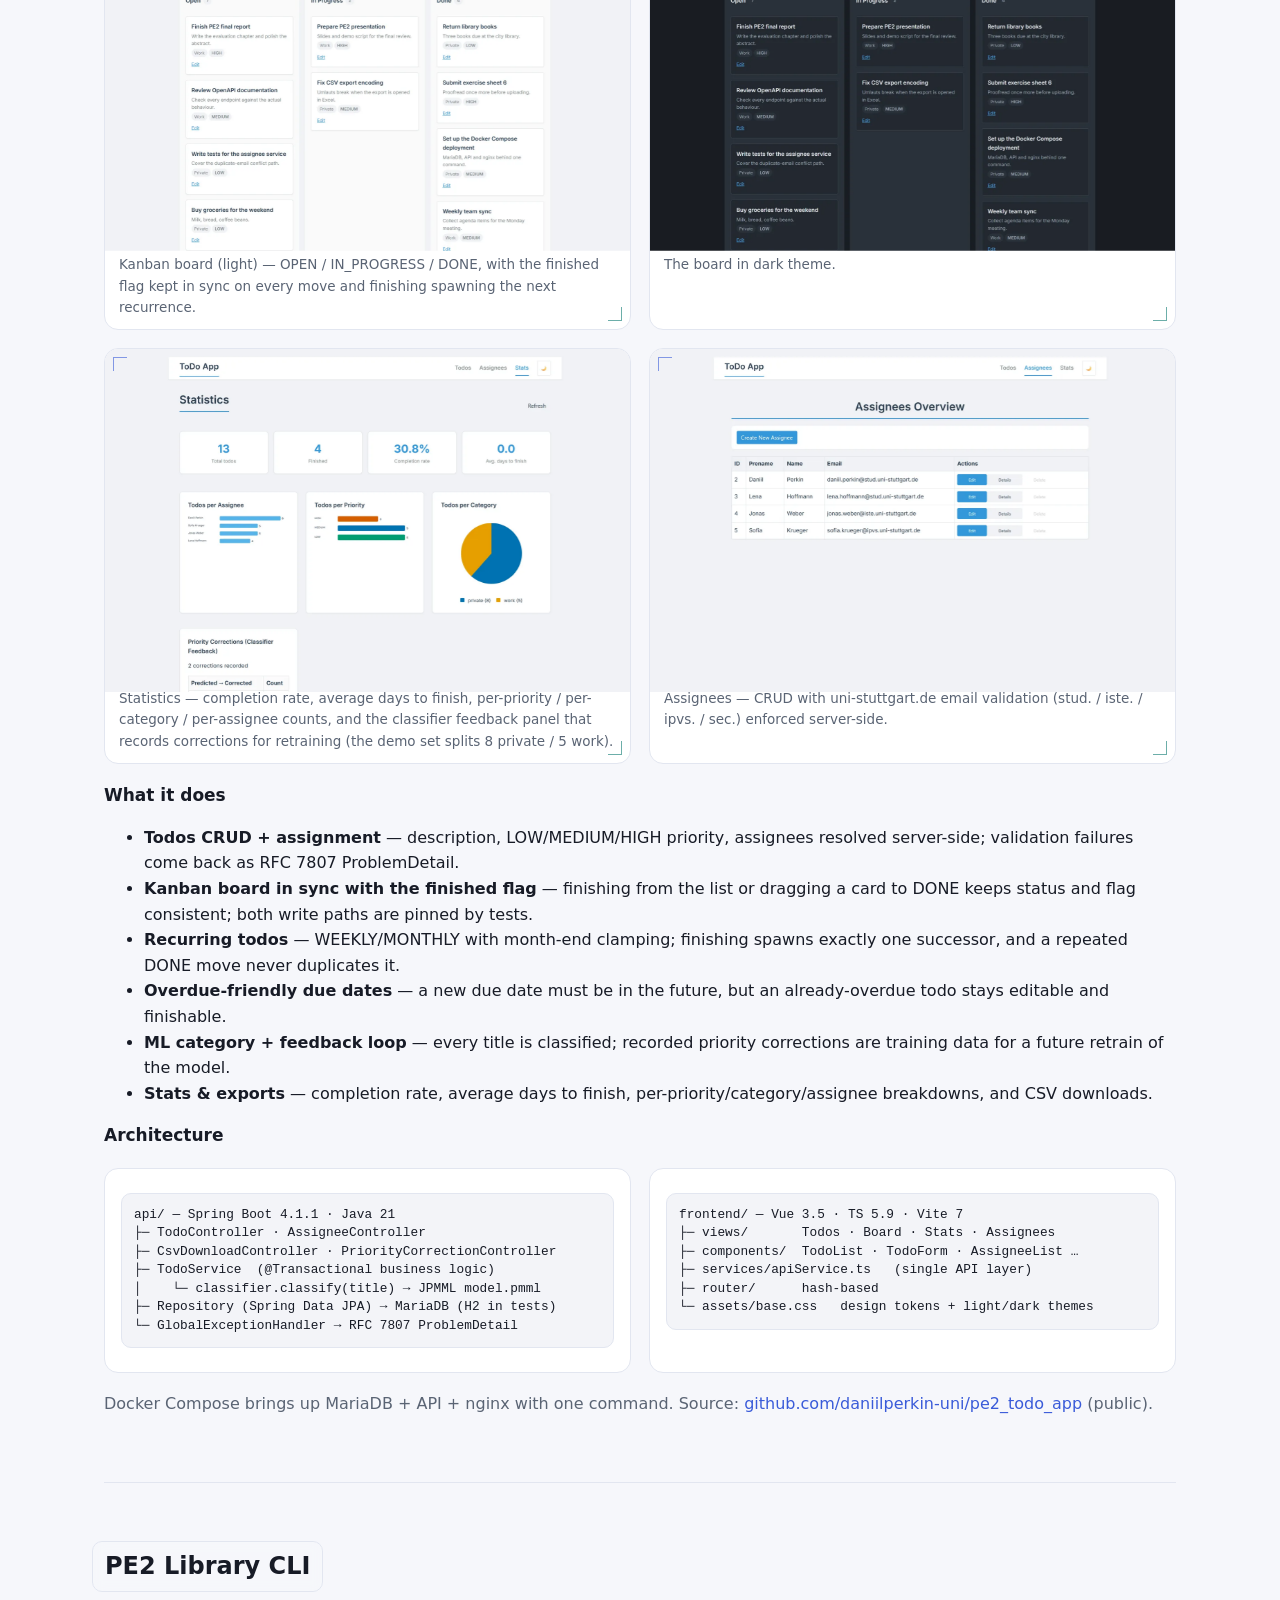
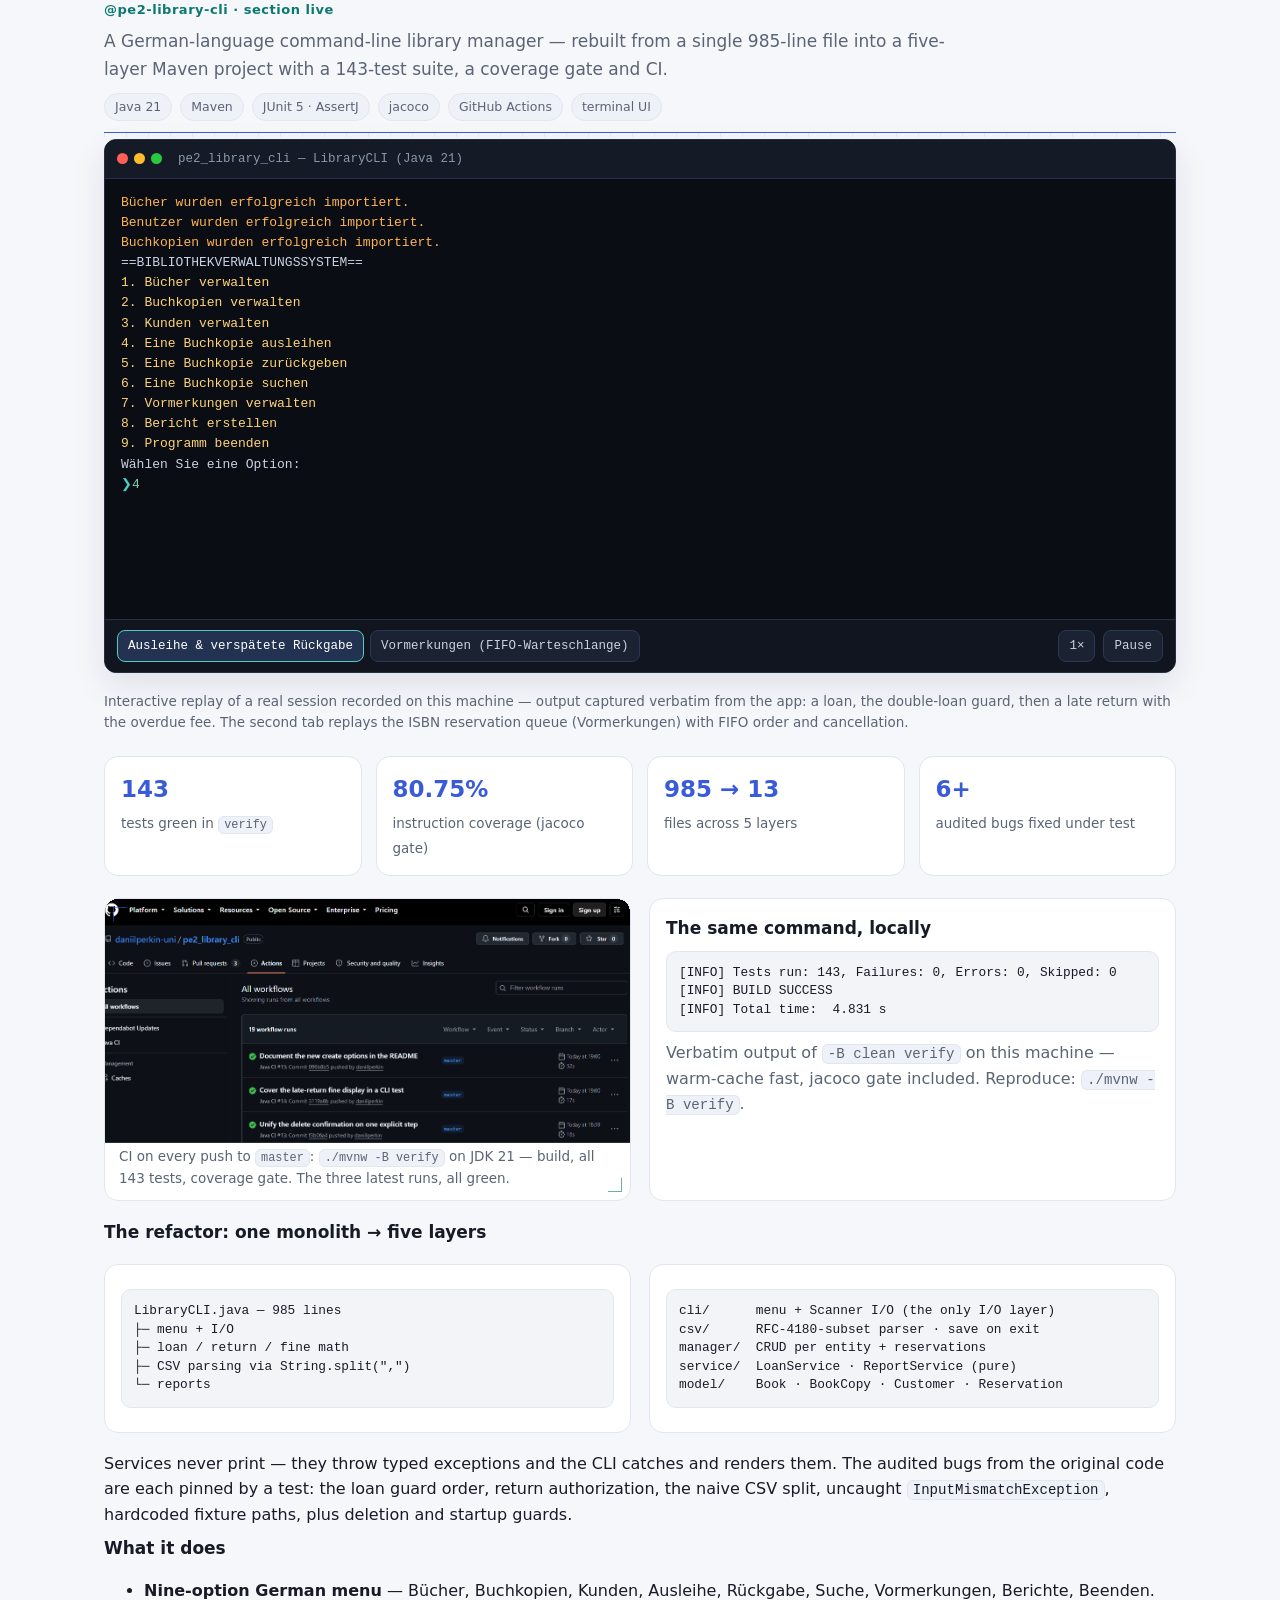
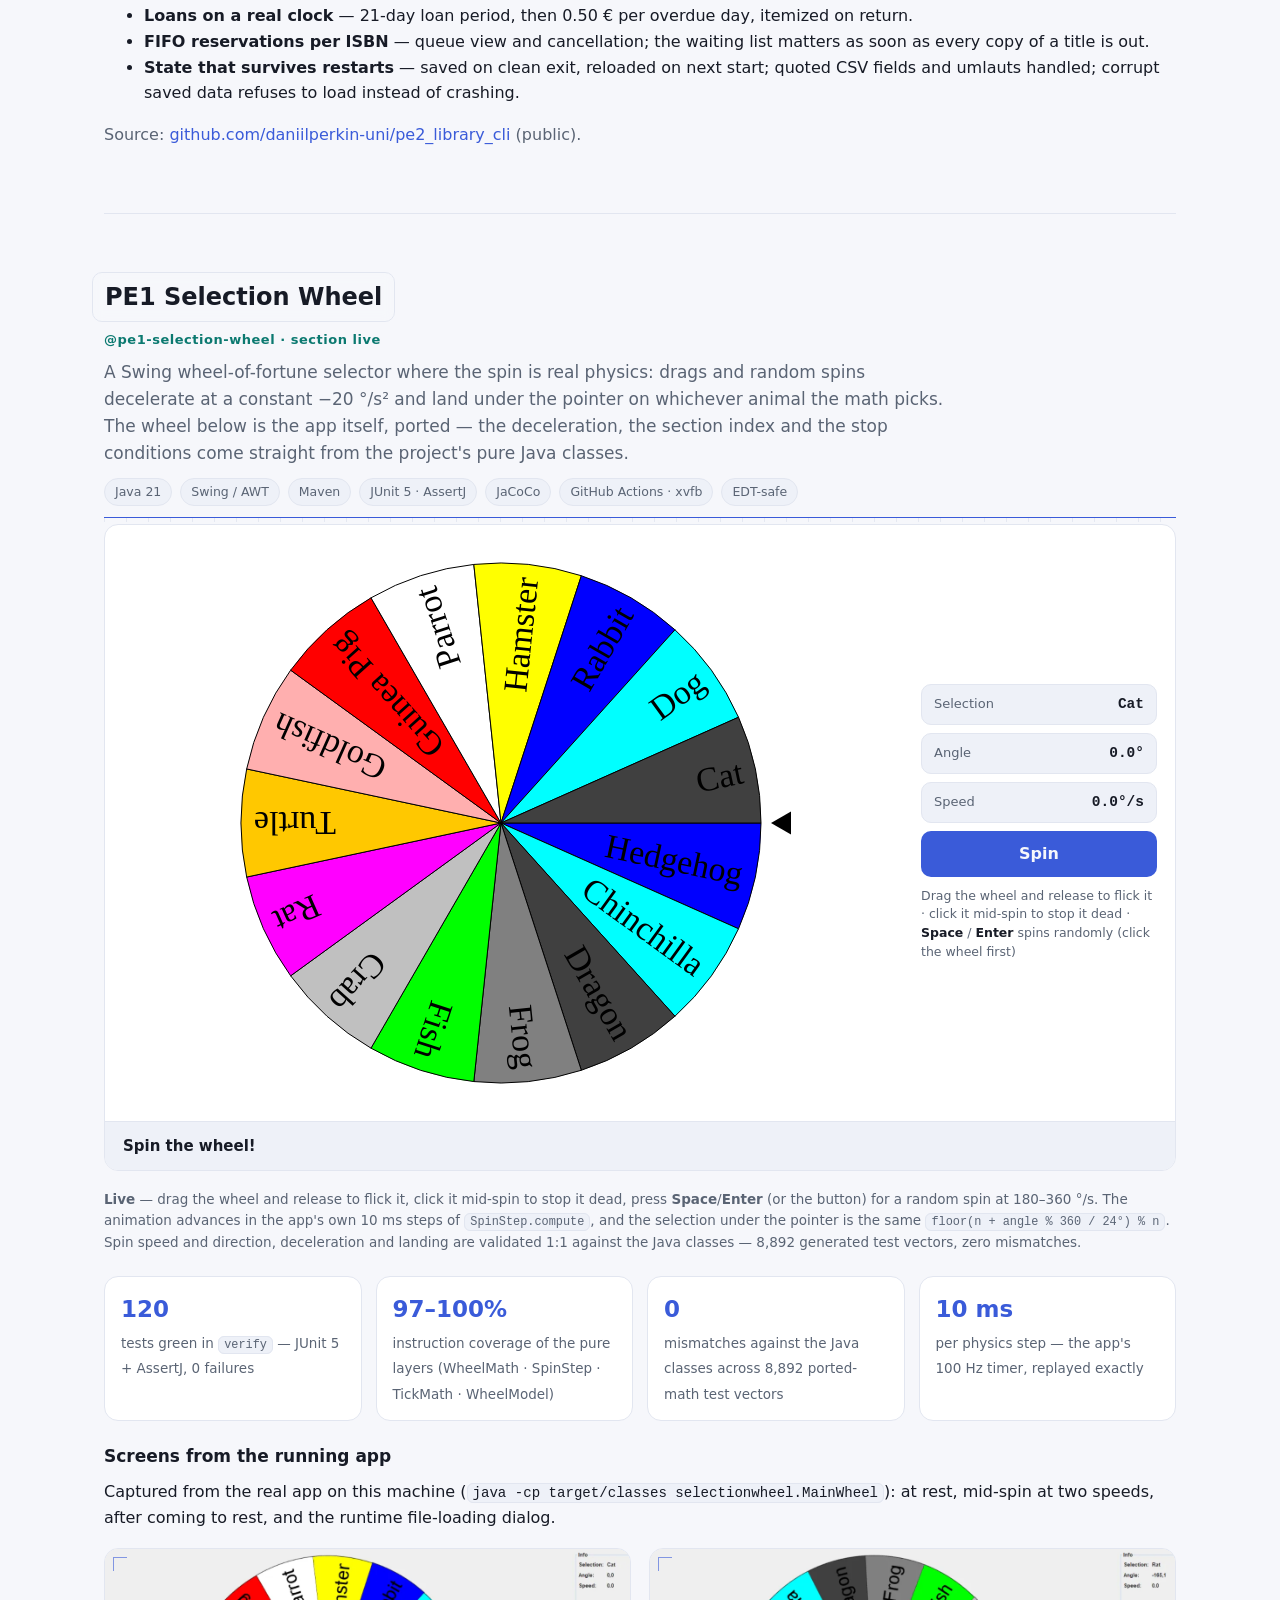
==== commit 57b732ff: "Bring every number on the site back in line with what the repos report The previous maintenance pass" ====
--- a/index.html
+++ b/index.html
@@ -216,8 +216,8 @@
   <p class="caption">Every frame is a real capture from the running stack at <b>3840×2160</b> — the kiosk renders one fixed 4K canvas and a Smart Scaler transforms it to fit whatever screen it runs on, so this is the layout as designed. The live display rotates on a configurable interval (15 s default), cuts between views with no crossfade and re-reads its config every 30 s — this replay does the same, just faster. Switch to <b>Admin</b> for the screens behind the glass; click the stage to zoom a frame.</p>
 
   <div class="kpis">
-    <div class="kpi"><b>93</b><span>backend tests green — JUnit 5 on H2</span></div>
-    <div class="kpi"><b>63</b><span>frontend tests green — Vitest, 10 files</span></div>
+    <div class="kpi"><b>97</b><span>backend tests green — JUnit 5 on H2</span></div>
+    <div class="kpi"><b>72</b><span>frontend tests green — Vitest, 11 files</span></div>
     <div class="kpi"><b>7</b><span>Gradle modules behind one boot jar</span></div>
     <div class="kpi"><b>3840×2160</b><span>one fixed 4K canvas, scaled to any screen</span></div>
   </div>
@@ -401,7 +401,7 @@
   <header class="p-head">
     <p class="p-owner">@pe2-library-cli · section live</p>
     <h2>PE2 Library CLI</h2>
-    <p class="p-lede">A German-language command-line library manager — rebuilt from a single 985-line file into a five-layer Maven project with a 121-test suite, a coverage gate and CI.</p>
+    <p class="p-lede">A German-language command-line library manager — rebuilt from a single 985-line file into a five-layer Maven project with a 143-test suite, a coverage gate and CI.</p>
     <p class="chips"><span class="chip">Java 21</span><span class="chip">Maven</span><span class="chip">JUnit 5 · AssertJ</span><span class="chip">jacoco</span><span class="chip">GitHub Actions</span><span class="chip">terminal UI</span></p>
   </header>
 
@@ -410,7 +410,7 @@
   <p class="caption">Interactive replay of a real session recorded on this machine — output captured verbatim from the app: a loan, the double-loan guard, then a late return with the overdue fee. The second tab replays the ISBN reservation queue (Vormerkungen) with FIFO order and cancellation.</p>
 
   <div class="kpis">
-    <div class="kpi"><b>121</b><span>tests green in <code>verify</code></span></div>
+    <div class="kpi"><b>143</b><span>tests green in <code>verify</code></span></div>
     <div class="kpi"><b>80.75%</b><span>instruction coverage (jacoco gate)</span></div>
     <div class="kpi"><b>985 → 13</b><span>files across 5 layers</span></div>
     <div class="kpi"><b>6+</b><span>audited bugs fixed under test</span></div>
@@ -418,11 +418,11 @@
   <div class="grid-2">
     <figure class="shot">
       <img src="sections/pe2_library_cli/assets/actions.png" alt="GitHub Actions — the verify workflow green on master" width="1262" height="568" decoding="async" loading="lazy">
-      <figcaption>CI on every push to <code>master</code>: <code>./mvnw -B verify</code> on JDK 21 — build, all 121 tests, coverage gate. The three latest runs, all green.</figcaption>
+      <figcaption>CI on every push to <code>master</code>: <code>./mvnw -B verify</code> on JDK 21 — build, all 143 tests, coverage gate. The three latest runs, all green.</figcaption>
     </figure>
     <div class="card code">
       <h3>The same command, locally</h3>
-      <pre>[INFO] Tests run: 121, Failures: 0, Errors: 0, Skipped: 0
+      <pre>[INFO] Tests run: 143, Failures: 0, Errors: 0, Skipped: 0
 [INFO] BUILD SUCCESS
 [INFO] Total time:  4.831 s</pre>
       <p class="muted">Verbatim output of <code>-B clean verify</code> on this machine — warm-cache fast, jacoco gate included. Reproduce: <code>./mvnw -B verify</code>.</p>
@@ -465,7 +465,7 @@
   <p class="caption"><b>Live</b> &mdash; drag the wheel and release to flick it, click it mid-spin to stop it dead, press <b>Space</b>/<b>Enter</b> (or the button) for a random spin at 180&ndash;360&nbsp;&deg;/s. The animation advances in the app's own 10&nbsp;ms steps of <code>SpinStep.compute</code>, and the selection under the pointer is the same <code>floor(n + angle % 360 / 24&deg;) % n</code>. Spin speed and direction, deceleration and landing are validated 1:1 against the Java classes &mdash; 8,892 generated test vectors, zero mismatches.</p>
 
   <div class="kpis">
-    <div class="kpi"><b>106</b><span>tests green in <code>verify</code> — JUnit 5 + AssertJ, 0 failures</span></div>
+    <div class="kpi"><b>120</b><span>tests green in <code>verify</code> — JUnit 5 + AssertJ, 0 failures</span></div>
     <div class="kpi"><b>97–100%</b><span>instruction coverage of the pure layers (WheelMath · SpinStep · TickMath · WheelModel)</span></div>
     <div class="kpi"><b>0</b><span>mismatches against the Java classes across 8,892 ported-math test vectors</span></div>
     <div class="kpi"><b>10 ms</b><span>per physics step — the app's 100&nbsp;Hz timer, replayed exactly</span></div>
@@ -587,10 +587,10 @@
   <p class="caption">Validation of the port (sources in <code>sections/oop_student_organizer/tools/</code>): Java dumps reference values for 307 module-list cases — 300 randomised, six mirroring the app's own <code>NotensimulatorTest</code>, one the demo semester — and Node replays them through the port: <b>3,070 / 3,070 values identical, strict double equality</b>.</p>
 
   <div class="kpis">
-    <div class="kpi"><b>69</b><span>tests green in <code>./mvnw -B verify</code> (12 test classes)</span></div>
-    <div class="kpi"><b>87.4%</b><span>instruction coverage across the logic classes (the JavaFX layer is excluded)</span></div>
+    <div class="kpi"><b>82</b><span>tests green in <code>./mvnw -B verify</code> (13 test classes)</span></div>
+    <div class="kpi"><b>85.7%</b><span>instruction coverage across the logic classes (the JavaFX layer is excluded)</span></div>
     <div class="kpi"><b>24</b><span>classes in one JPMS module — no database, CSV + <code>.bak</code> backups</span></div>
-    <div class="kpi"><b>47</b><span>commits from <code>Init</code> to archive</span></div>
+    <div class="kpi"><b>58</b><span>commits from <code>Init</code> to archive</span></div>
   </div>
 
   <h3>The Noten tab — where the math lives</h3>
@@ -655,7 +655,7 @@
   <p>The tab logic was extracted from the former <b>674-line HomeController</b> into a coordinator plus one controller per tab (674 → 189 lines), while the single FXML stayed untouched on purpose — no <code>fx:include</code> rewrite on a UI that deliberately has no FXML-loading test coverage. Persistence is equally deliberate: two semicolon-separated CSVs with custom escaping (<code>\;</code> / <code>\n</code>), a <code>.bak</code> copy before every overwrite, and a legacy four-column reader that still loads module files written before the split. The simulator math is pinned by its own test class, and the website widget is pinned against the same implementation.</p>
 
   <h3>Team — a seven-person EInf group project</h3>
-  <p>This started as a group assignment in <em>Einführung in die Informatik</em>: seven students, 48 commits. The project skeleton, the first deadline logic and parts of the data layer came from teammates — the code on <code>main</code> is the sum of everyone's work, not a solo build. My share (31 of the 48 commits): the domain model (<code>Modul</code>, <code>Semester</code>, the <code>Leistung</code> hierarchy), <code>SpeicherManager</code>, the GUI wiring and the per-tab controller split, the Notensimulator, the ECTS chart and semester dashboard, the ICS export — plus the JavaFX 21 migration, the CI workflow and the test build-out.</p>
+  <p>This started as a group assignment in <em>Einführung in die Informatik</em>: seven students, 58 commits. The project skeleton, the first deadline logic and parts of the data layer came from teammates — the code on <code>main</code> is the sum of everyone's work, not a solo build. My share (39 of the 58 commits): the domain model (<code>Modul</code>, <code>Semester</code>, the <code>Leistung</code> hierarchy), <code>SpeicherManager</code>, the GUI wiring and the per-tab controller split, the Notensimulator, the ECTS chart and semester dashboard, the ICS export — plus the JavaFX 21 migration, the CI workflow and the test build-out.</p>
 
   <p class="muted">Source: <a href="https://github.com/daniilperkin-uni/oop_student_organizer">github.com/daniilperkin-uni/oop_student_organizer</a> (public).</p>
 </section>
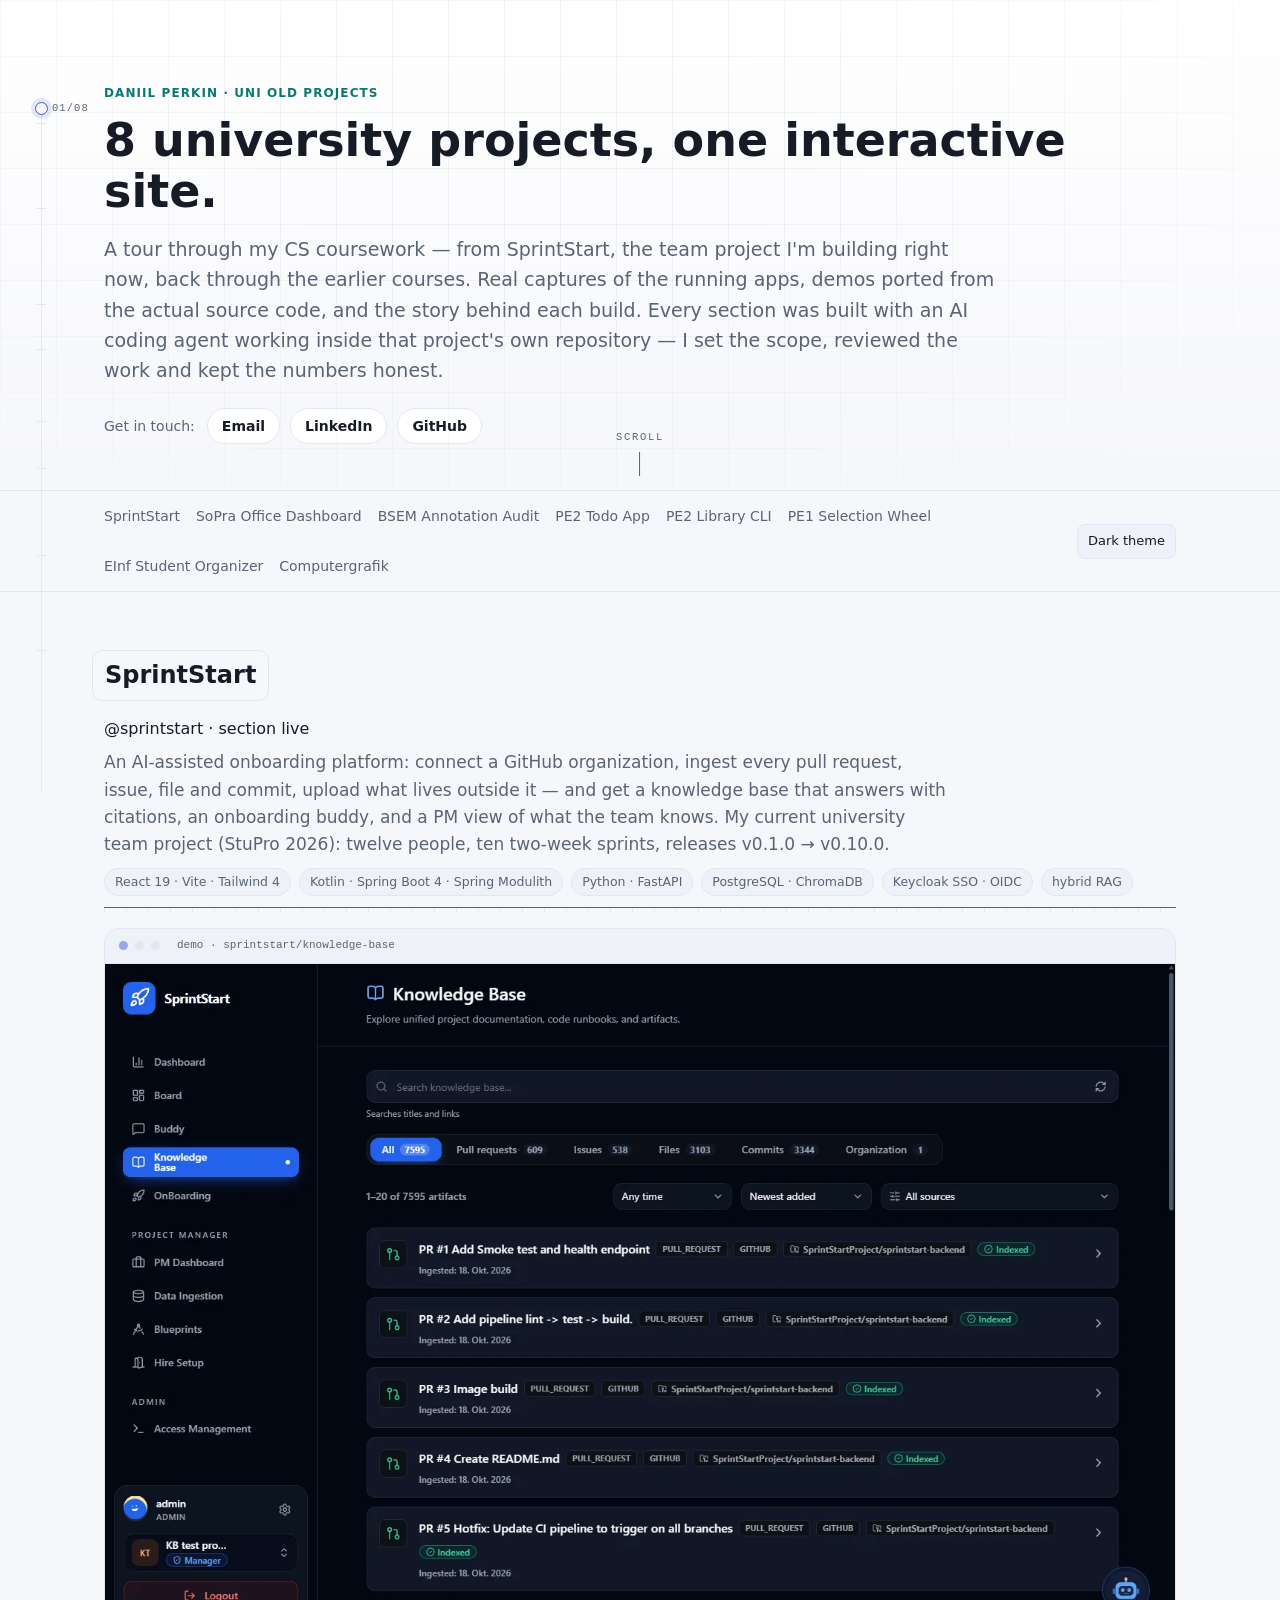
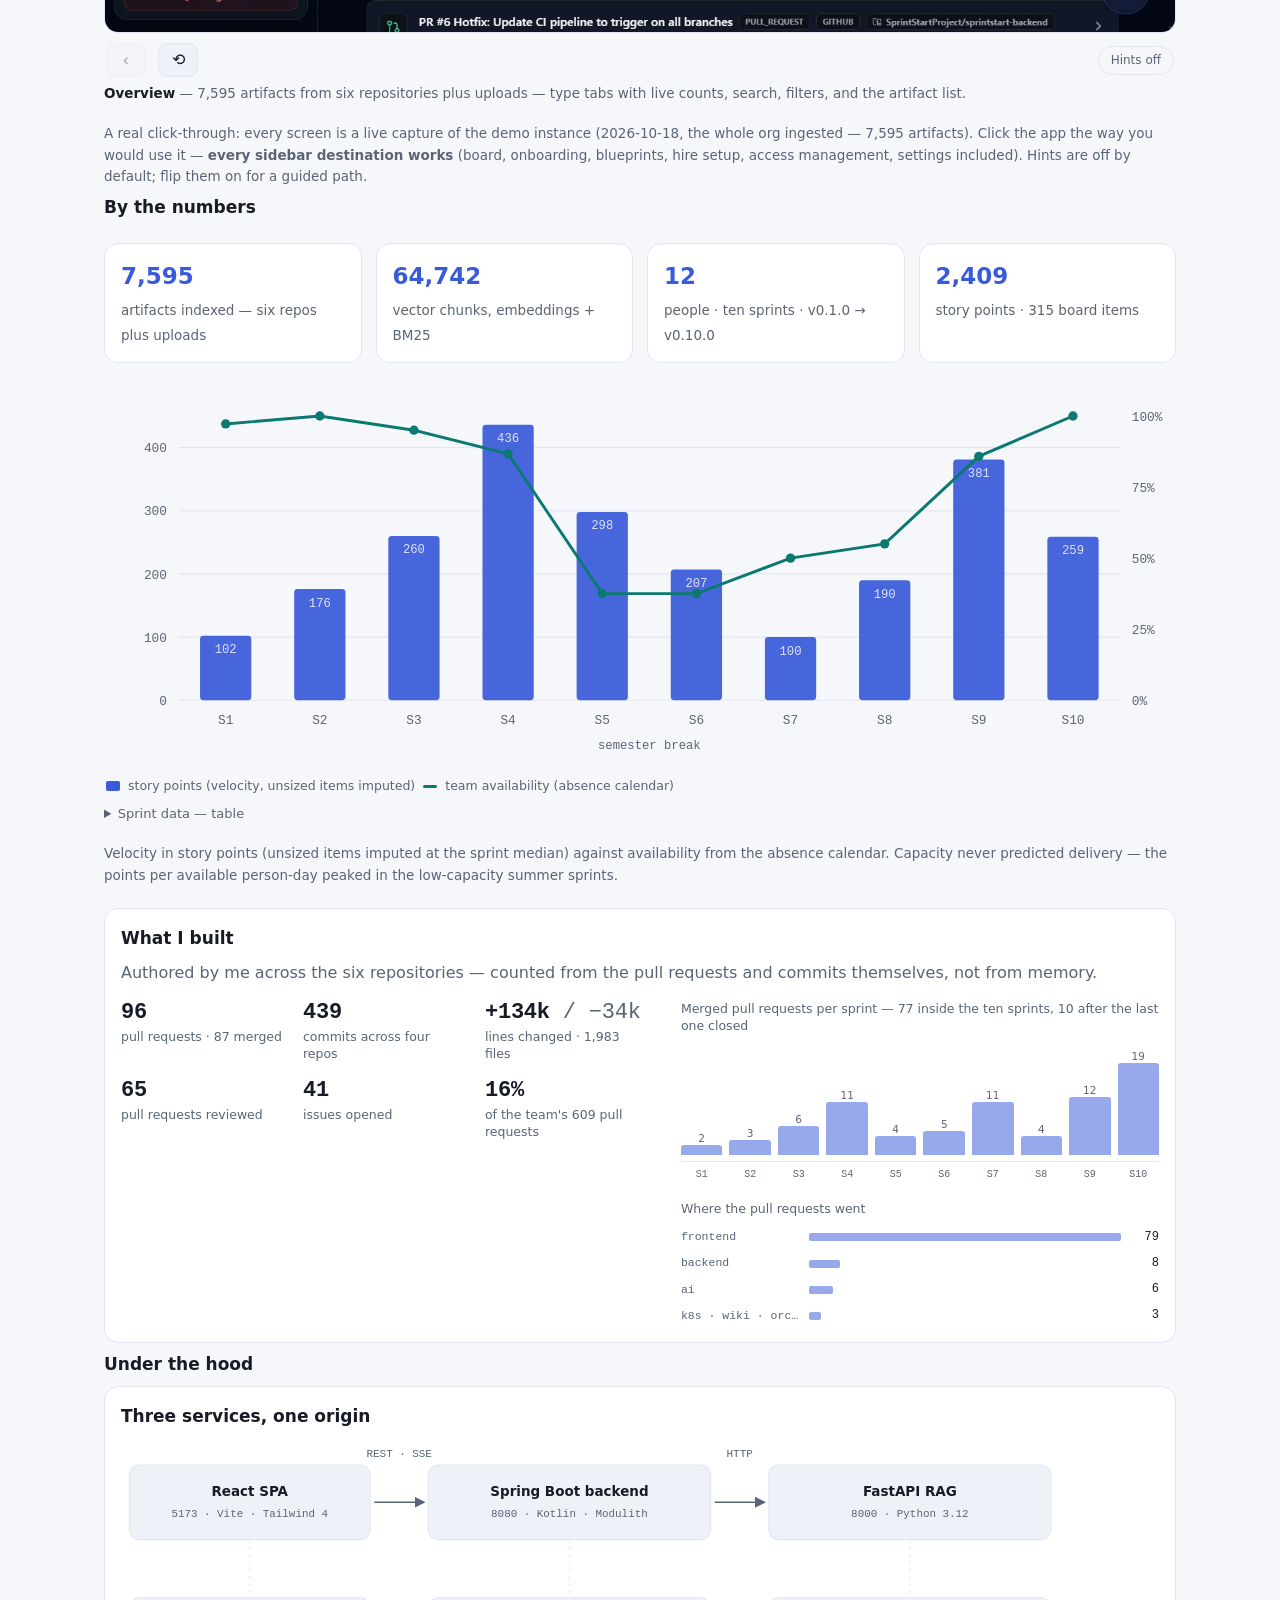
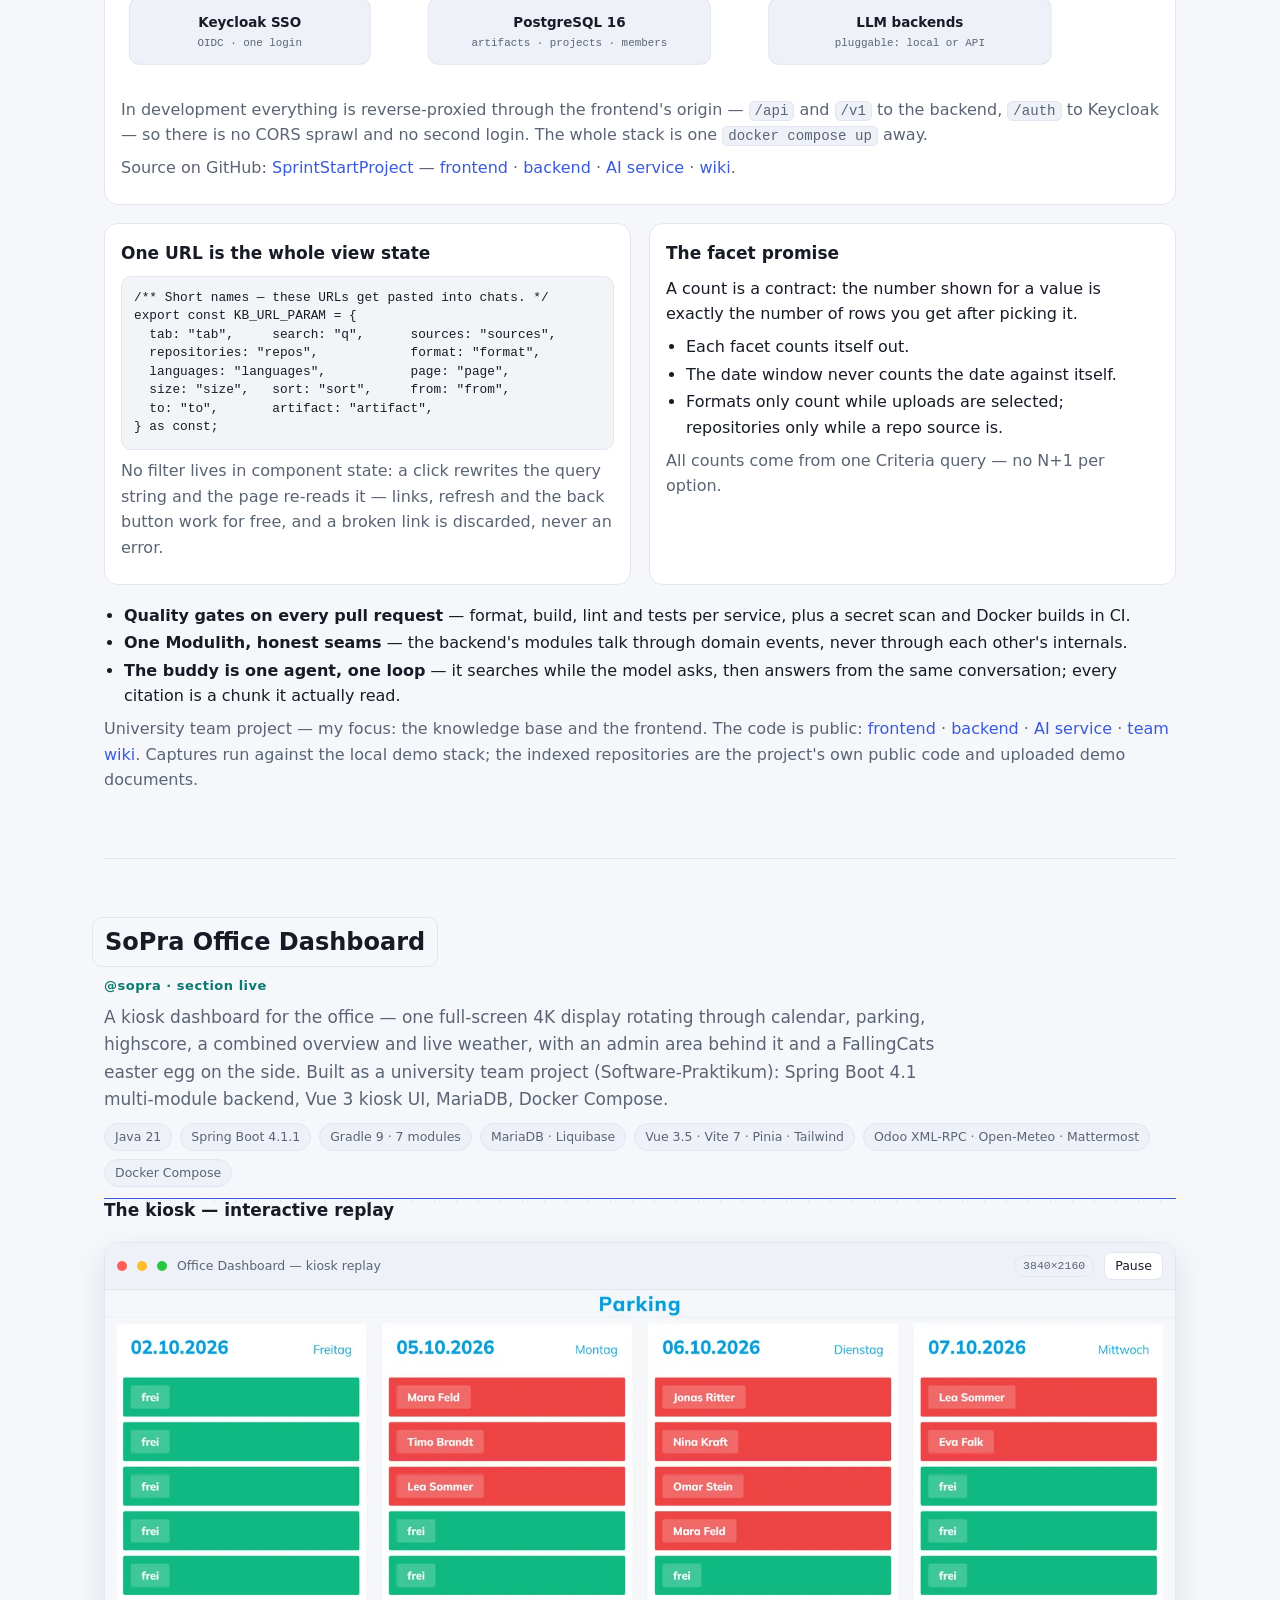
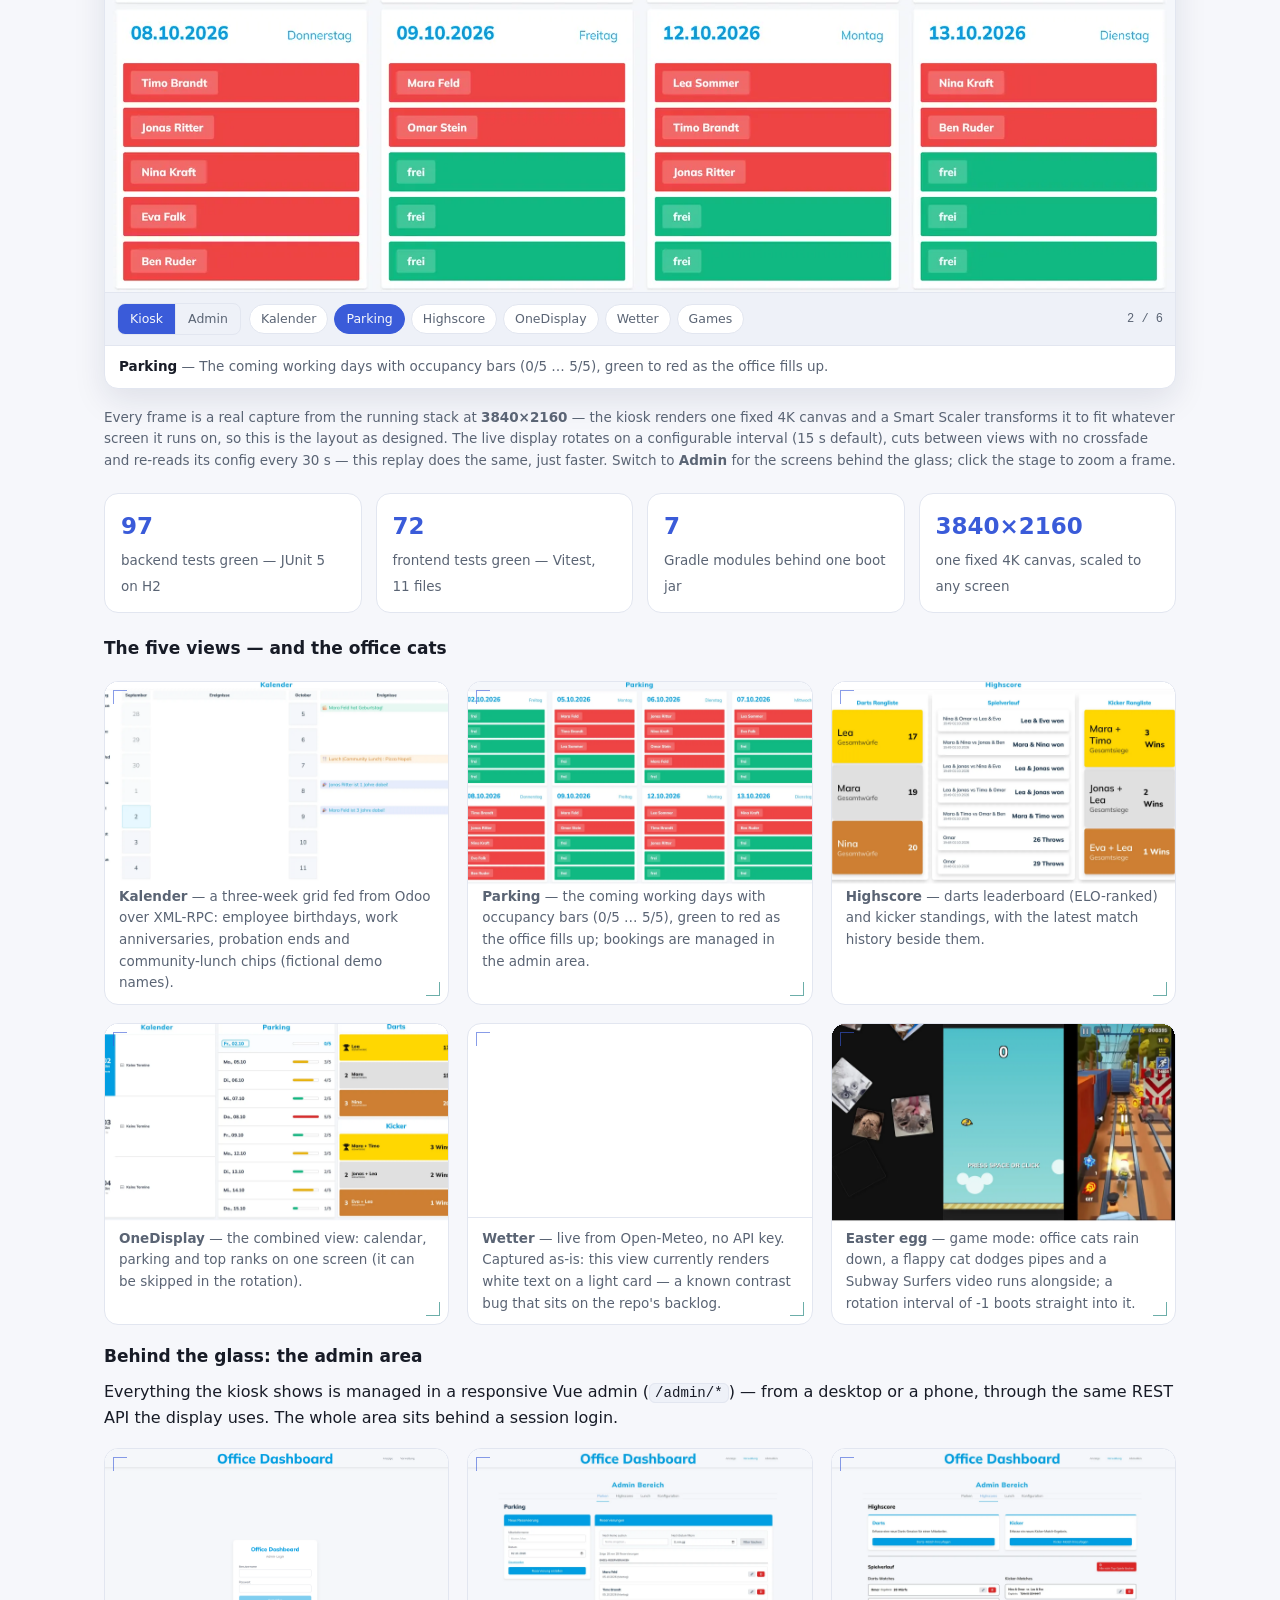
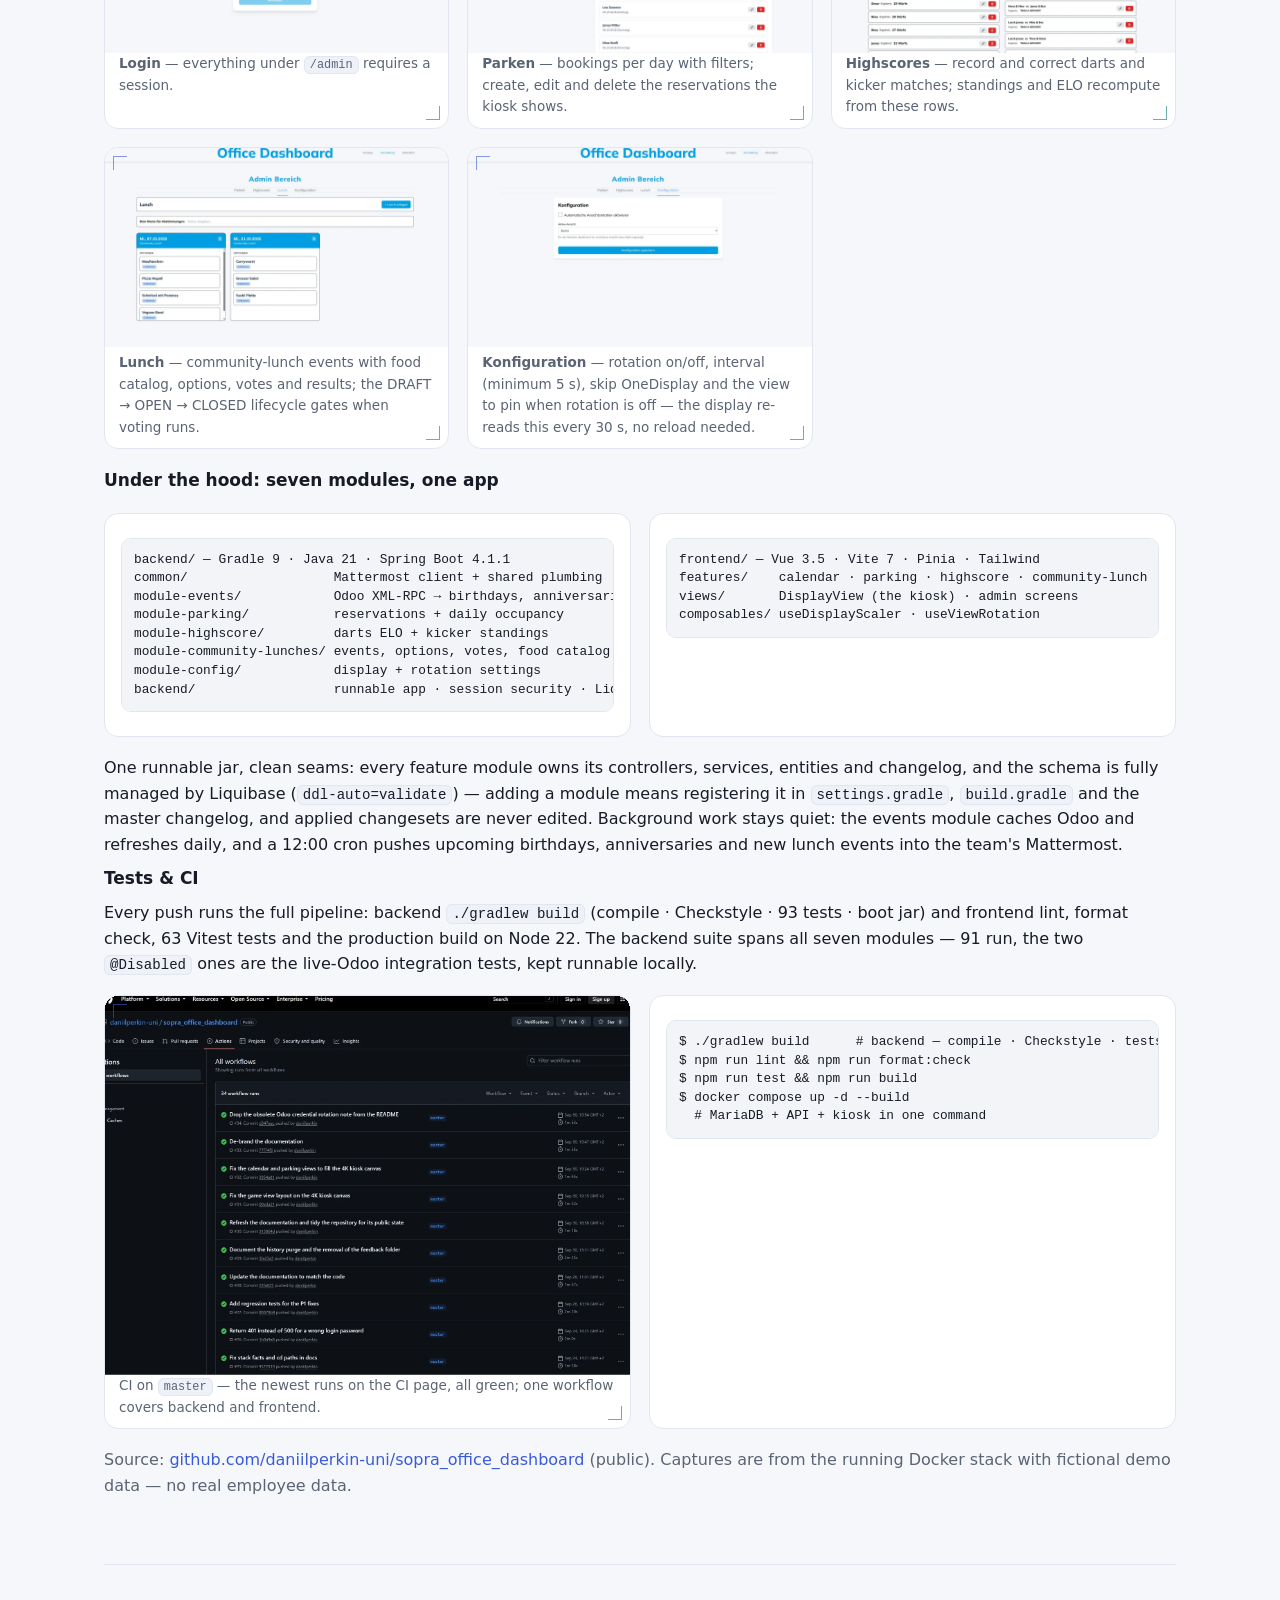
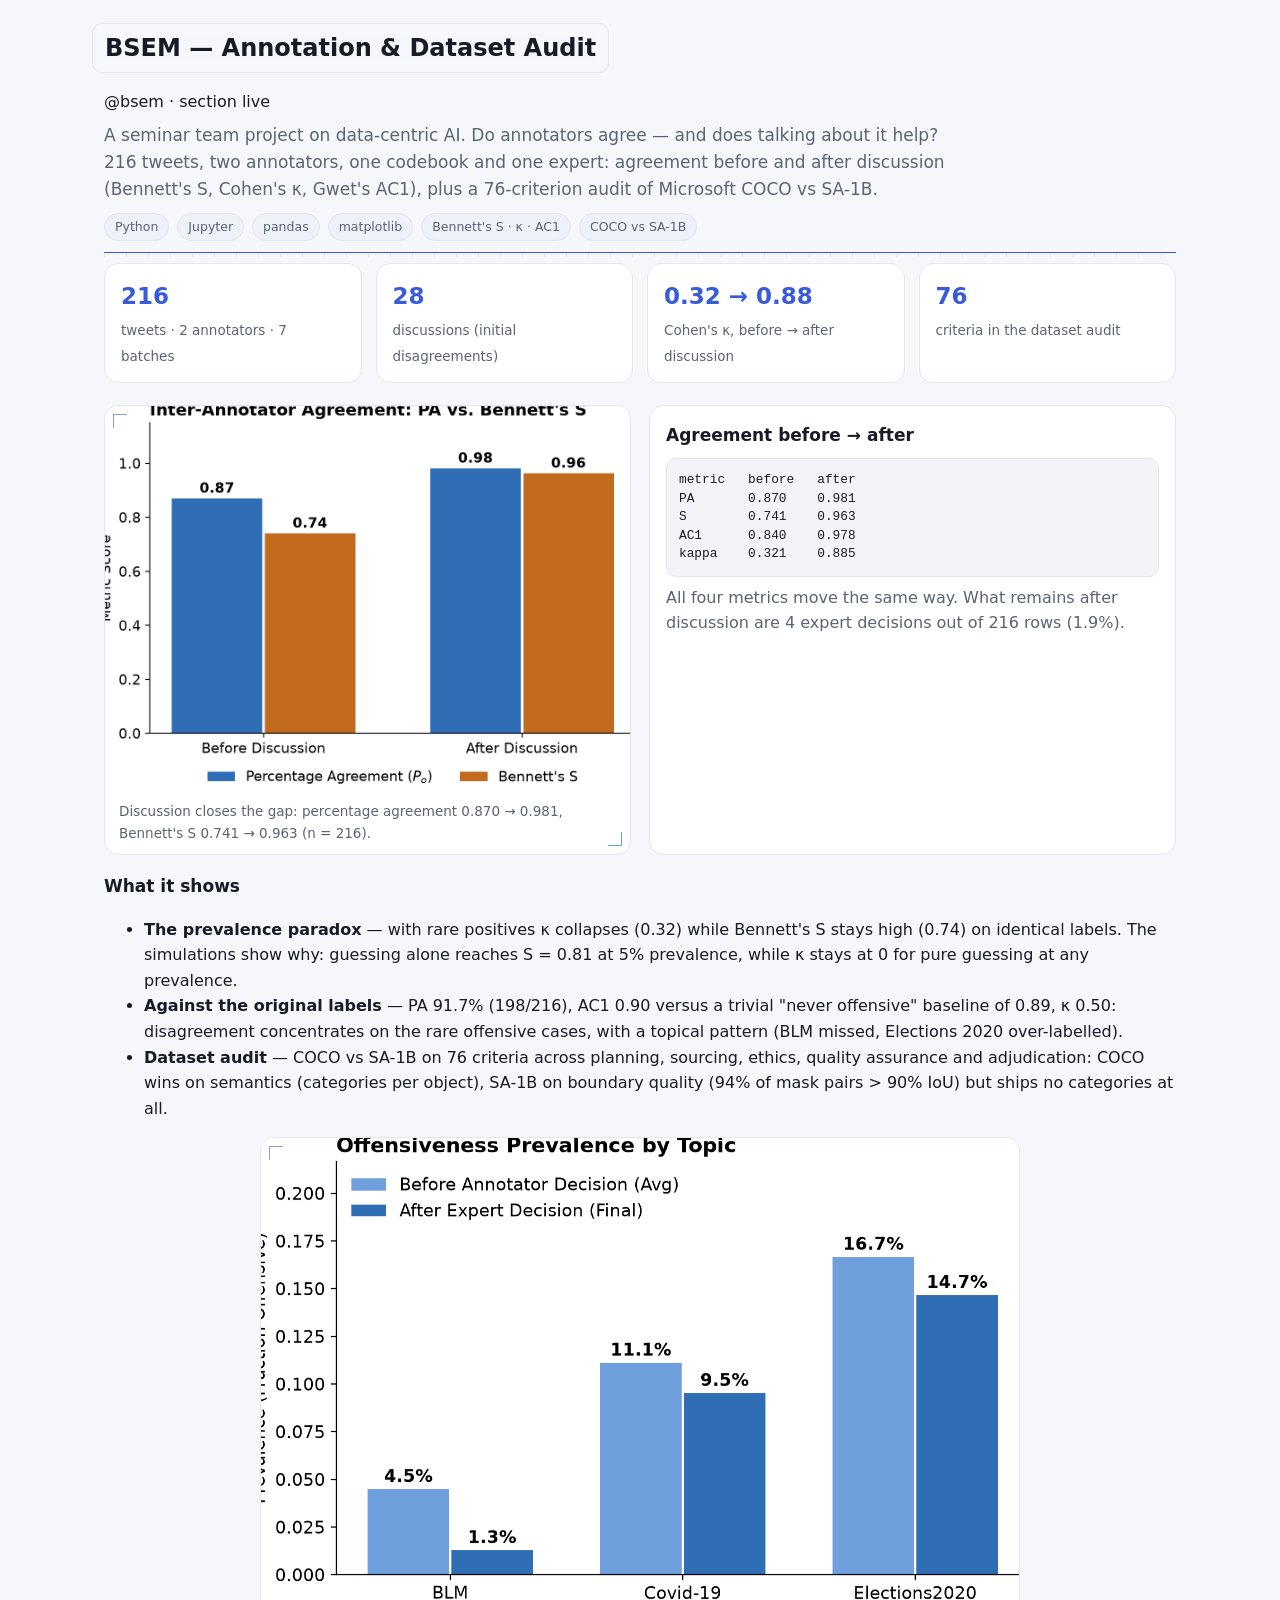
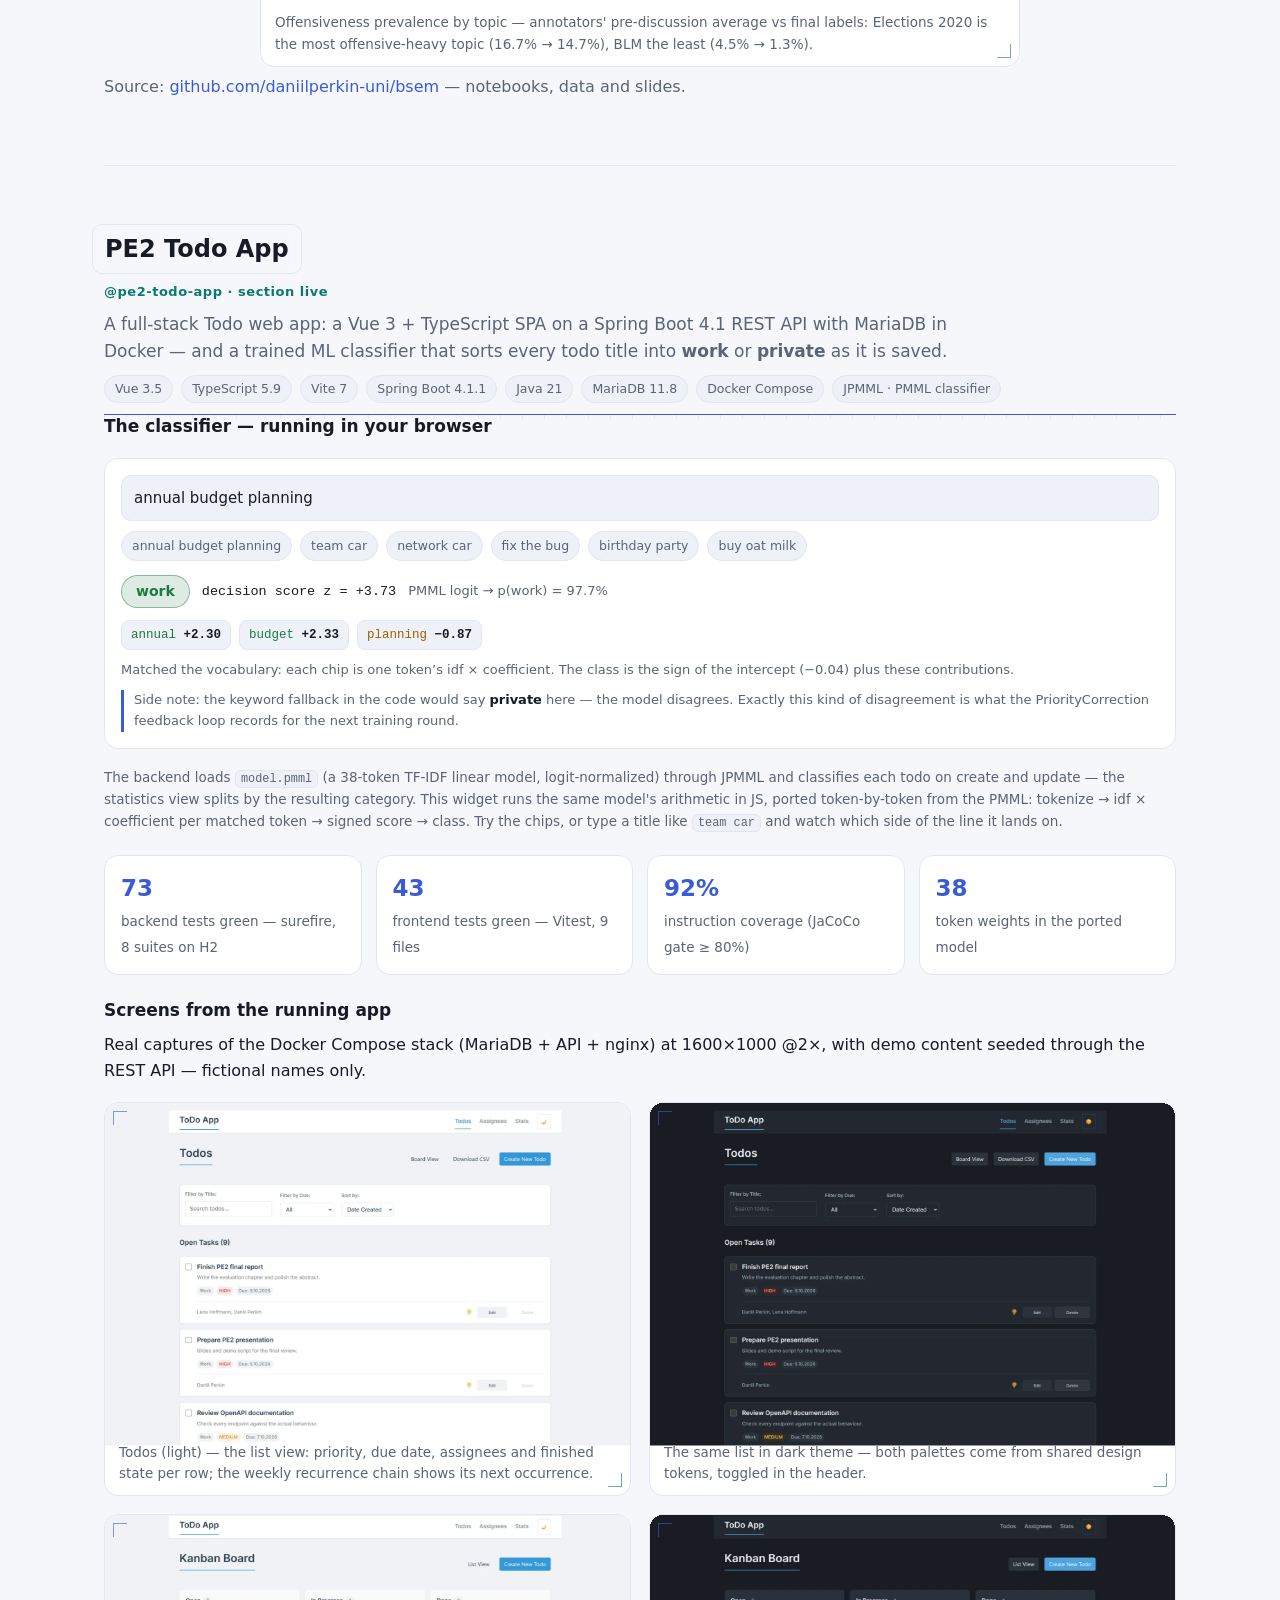
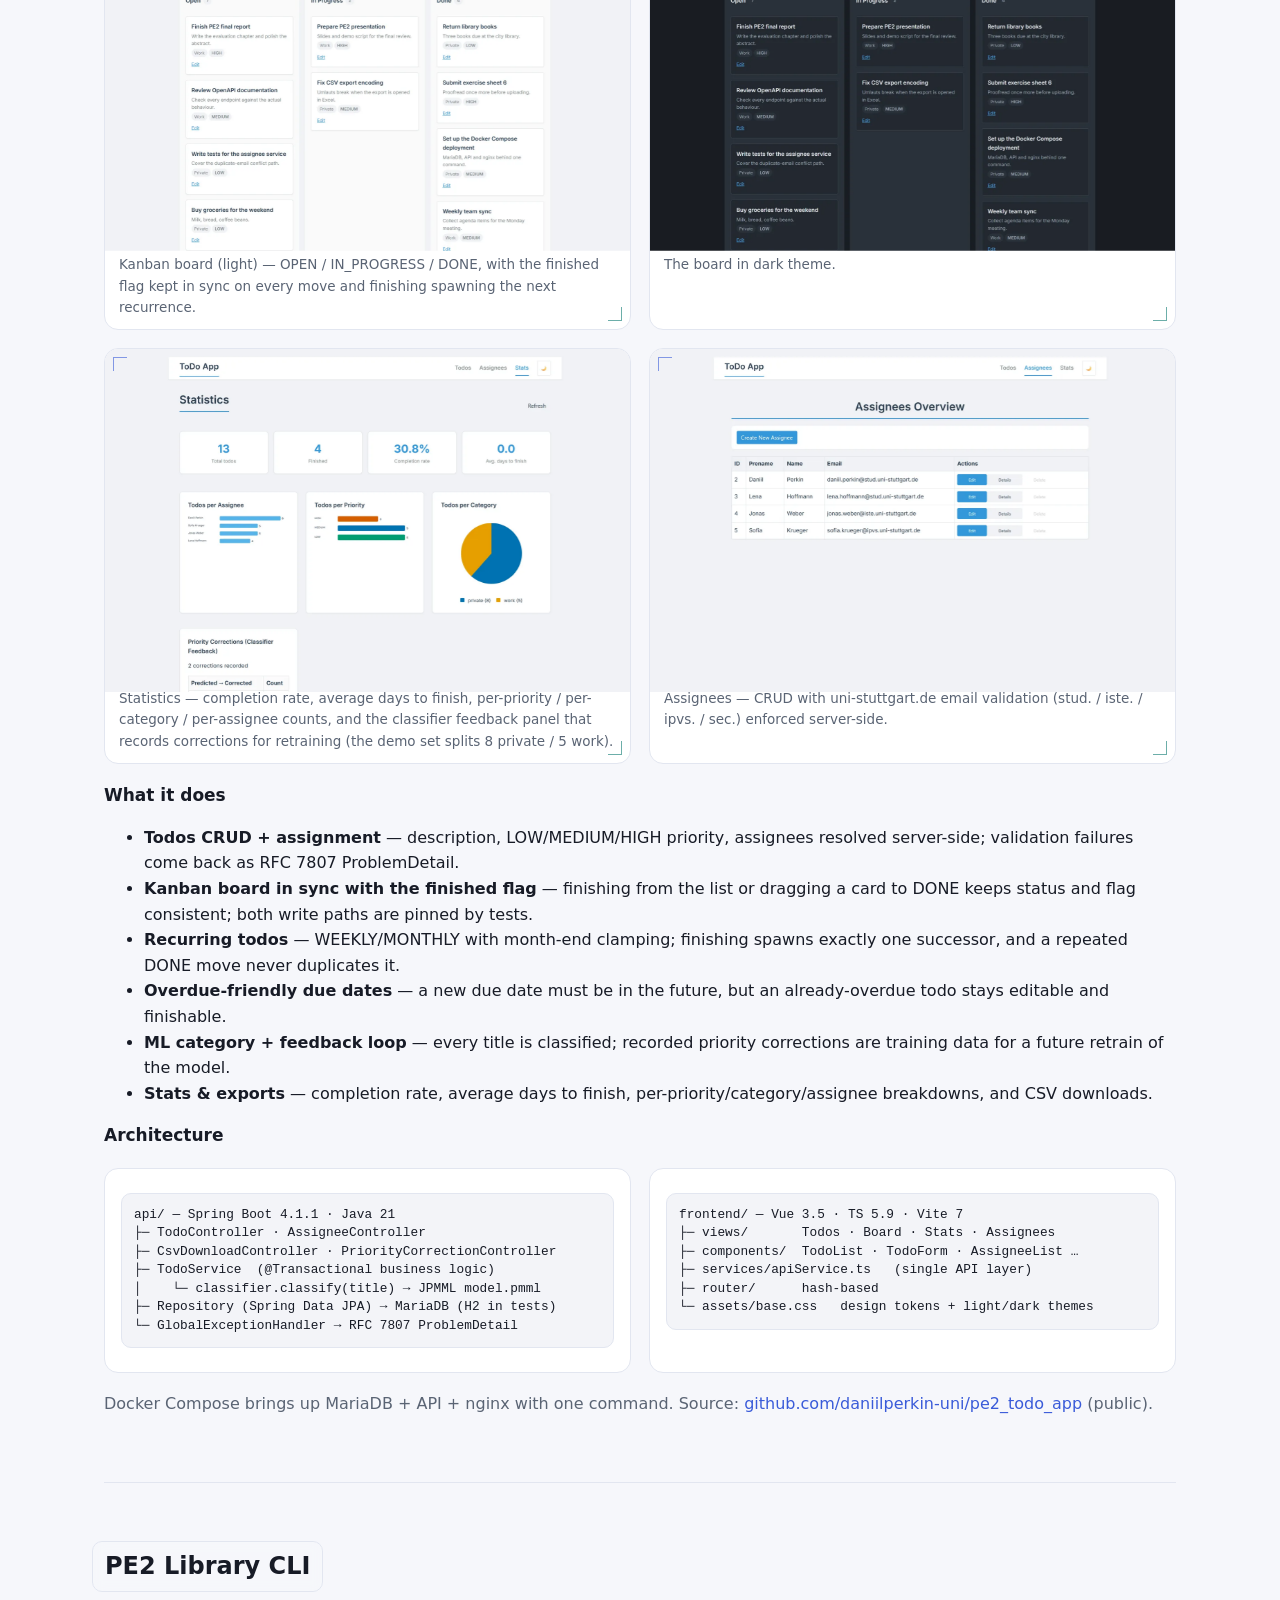
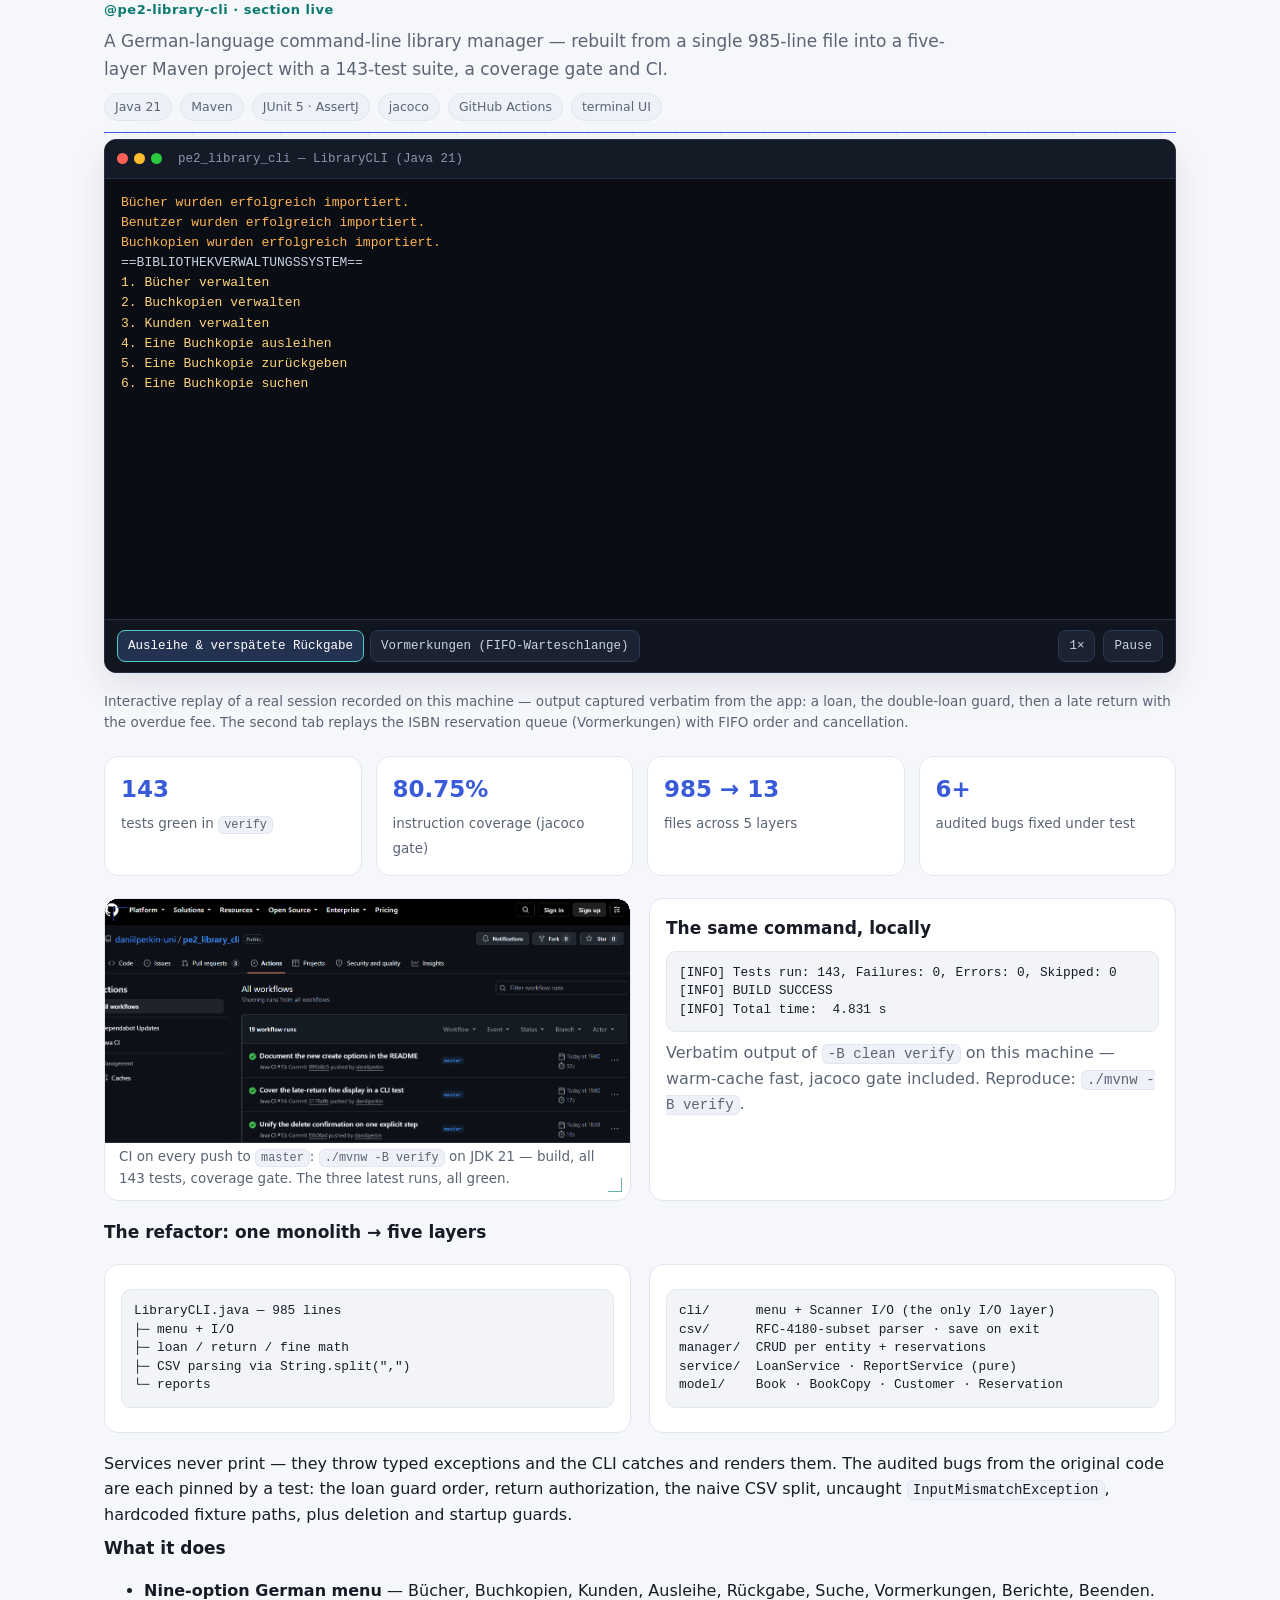
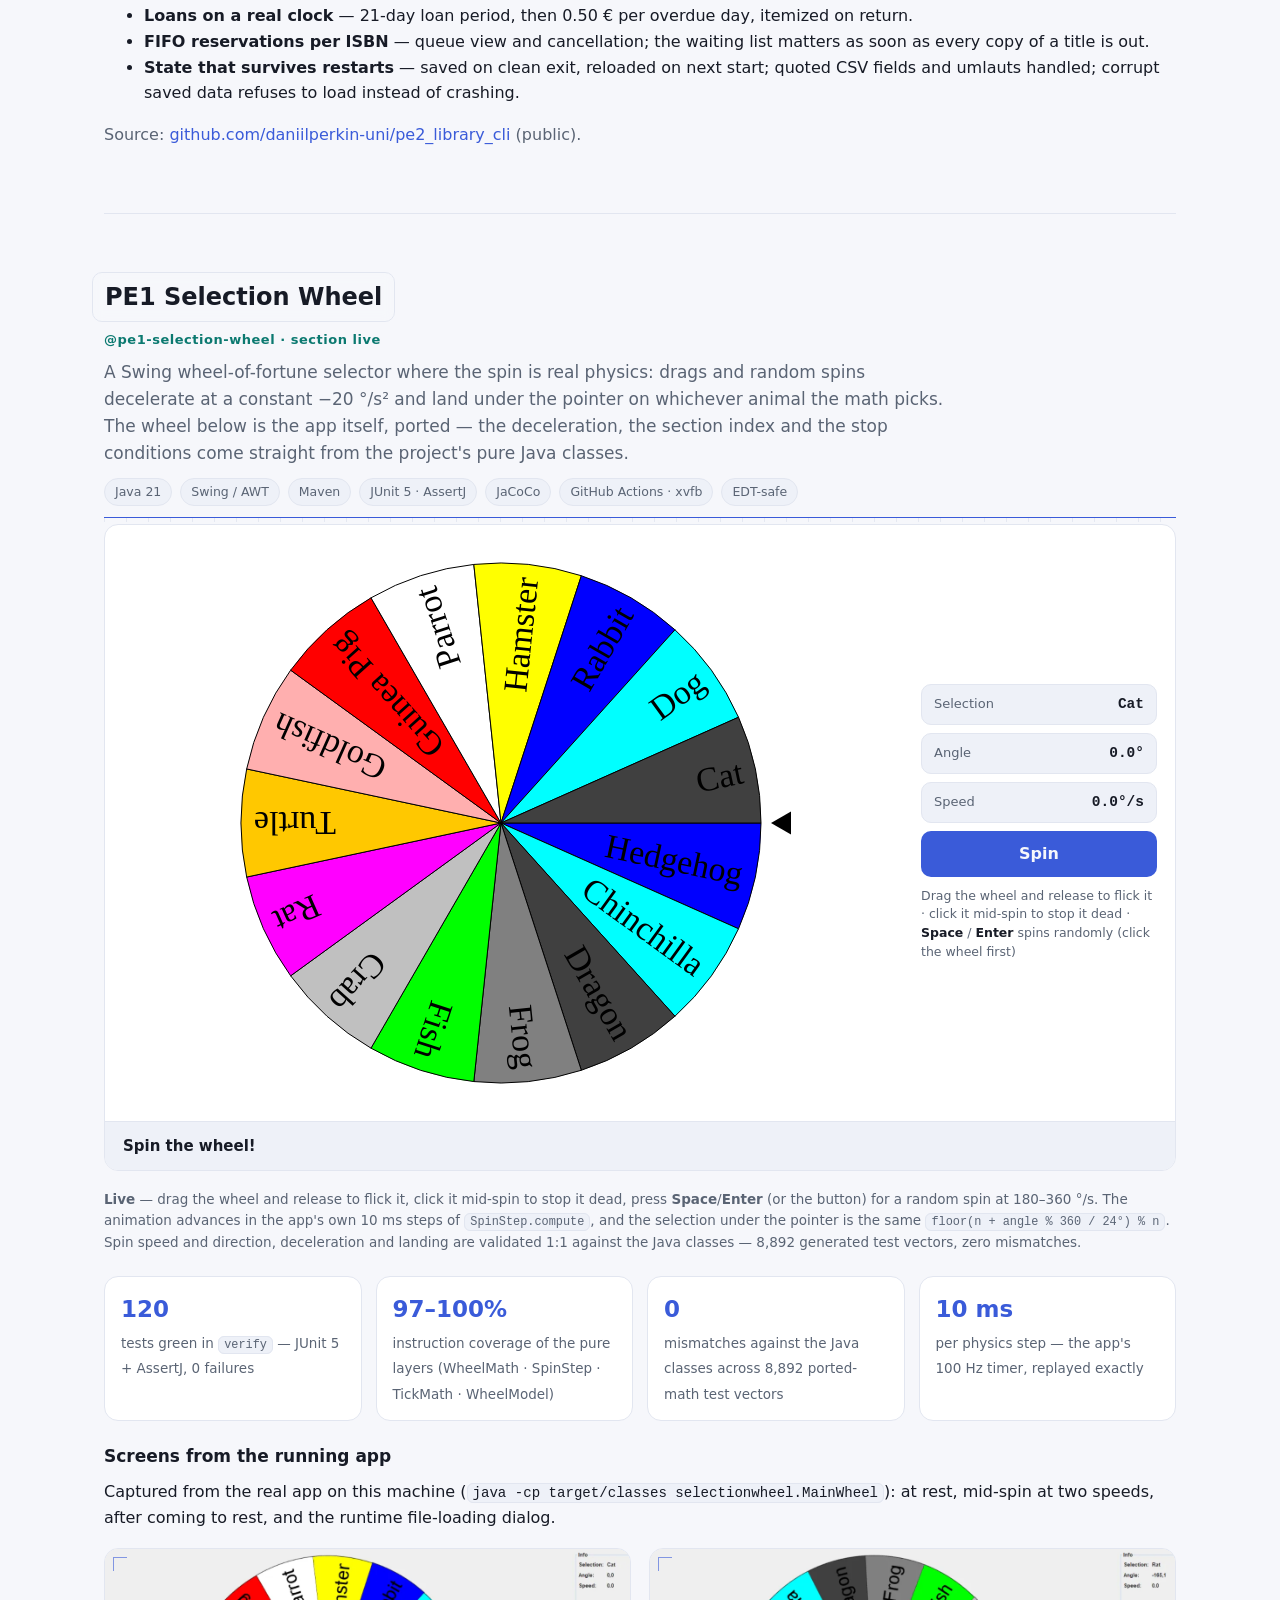
==== commit 3982ee9b: "Shorten the meta description to fit a search snippet The description ran to 253 characters, so Googl" ====
--- a/index.html
+++ b/index.html
@@ -4,7 +4,7 @@
 <meta charset="utf-8">
 <meta name="viewport" content="width=device-width, initial-scale=1">
 <title>Uni old projects — Daniil Perkin</title>
-<meta name="description" content="Interactive tour of 8 university CS projects — SprintStart, SoPra Office Dashboard, BSEM, PE2 Todo, PE2 Library CLI, PE1 Selection Wheel, EInf Student Organizer and Computergrafik. Real captures of the running apps and demos ported from the source code.">
+<meta name="description" content="Interactive tour of 8 university CS projects — SprintStart, SoPra, BSEM, PE2, PE1, EInf and Computergrafik — with real app captures and live demos.">
 <meta name="author" content="Daniil Perkin">
 <meta name="theme-color" content="#0b0e14">
 <link rel="canonical" href="https://daniilperkin-uni.github.io/uni-old-projects/">
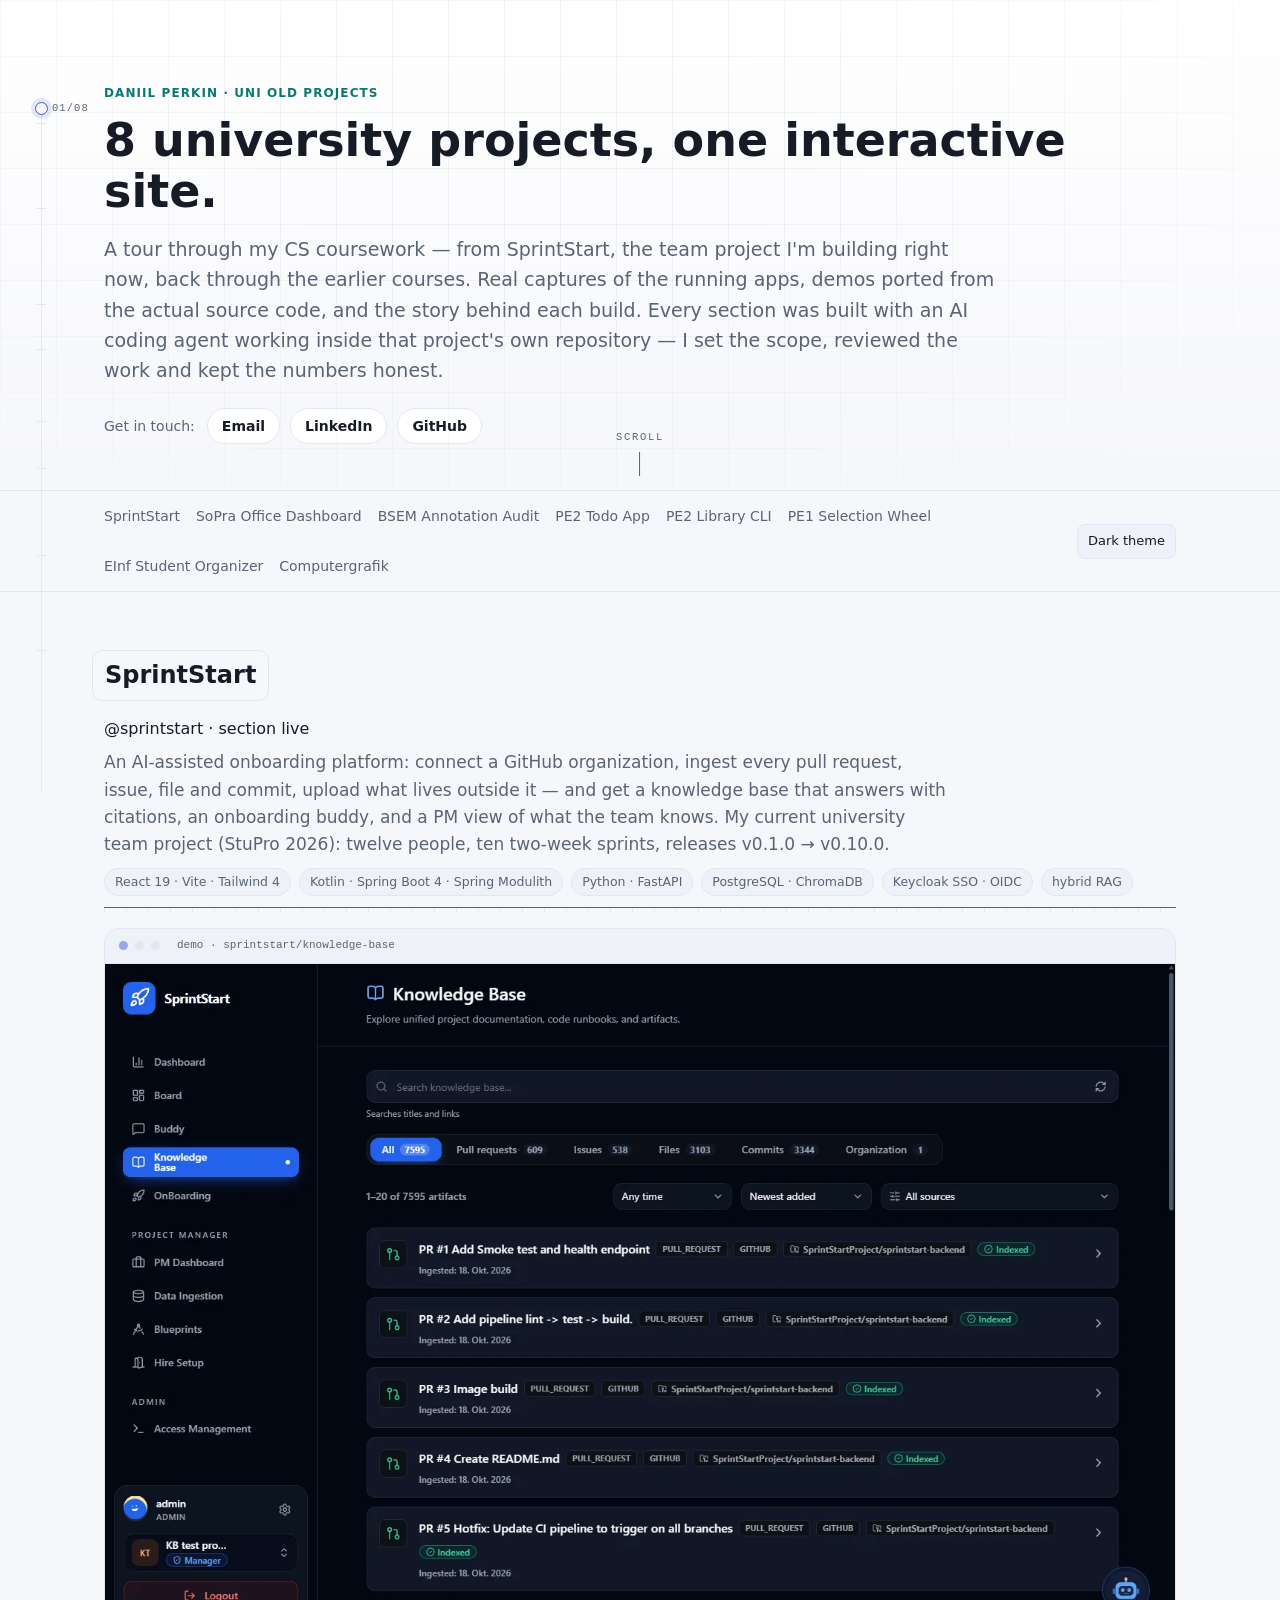
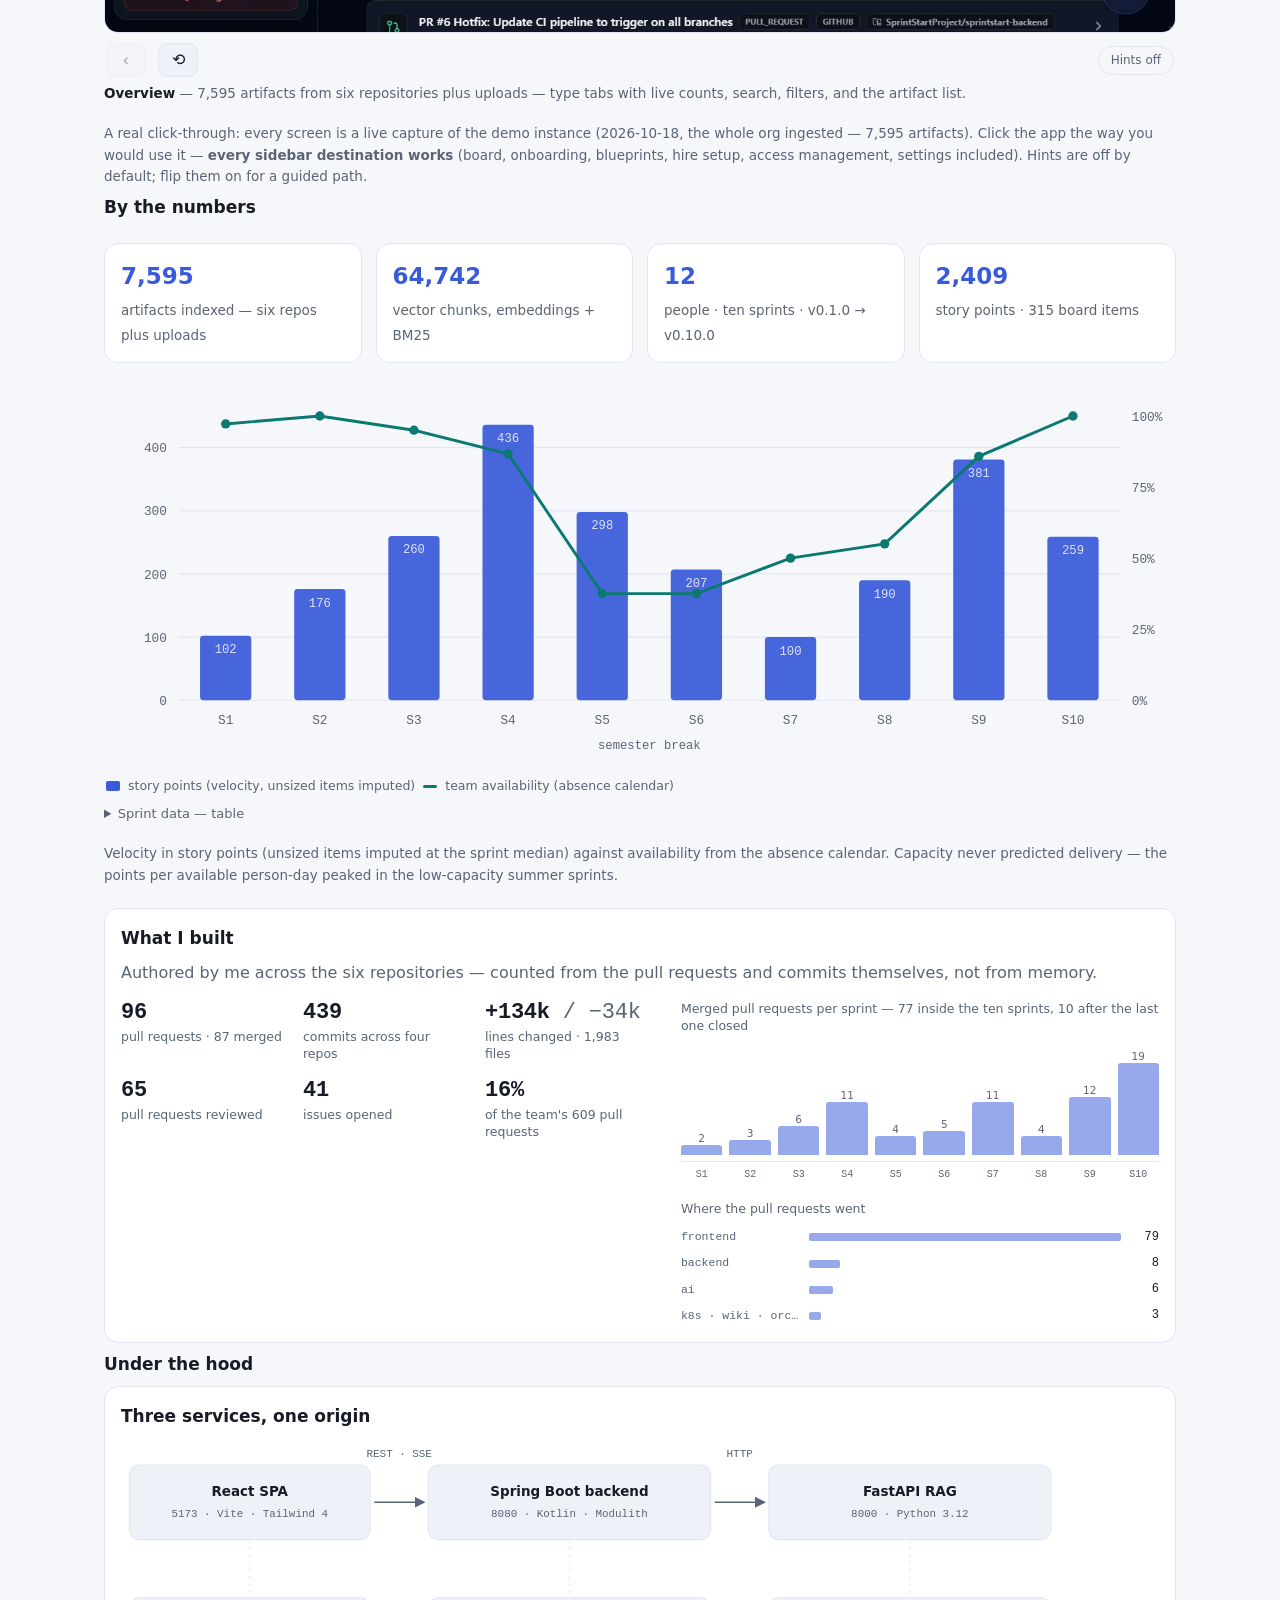
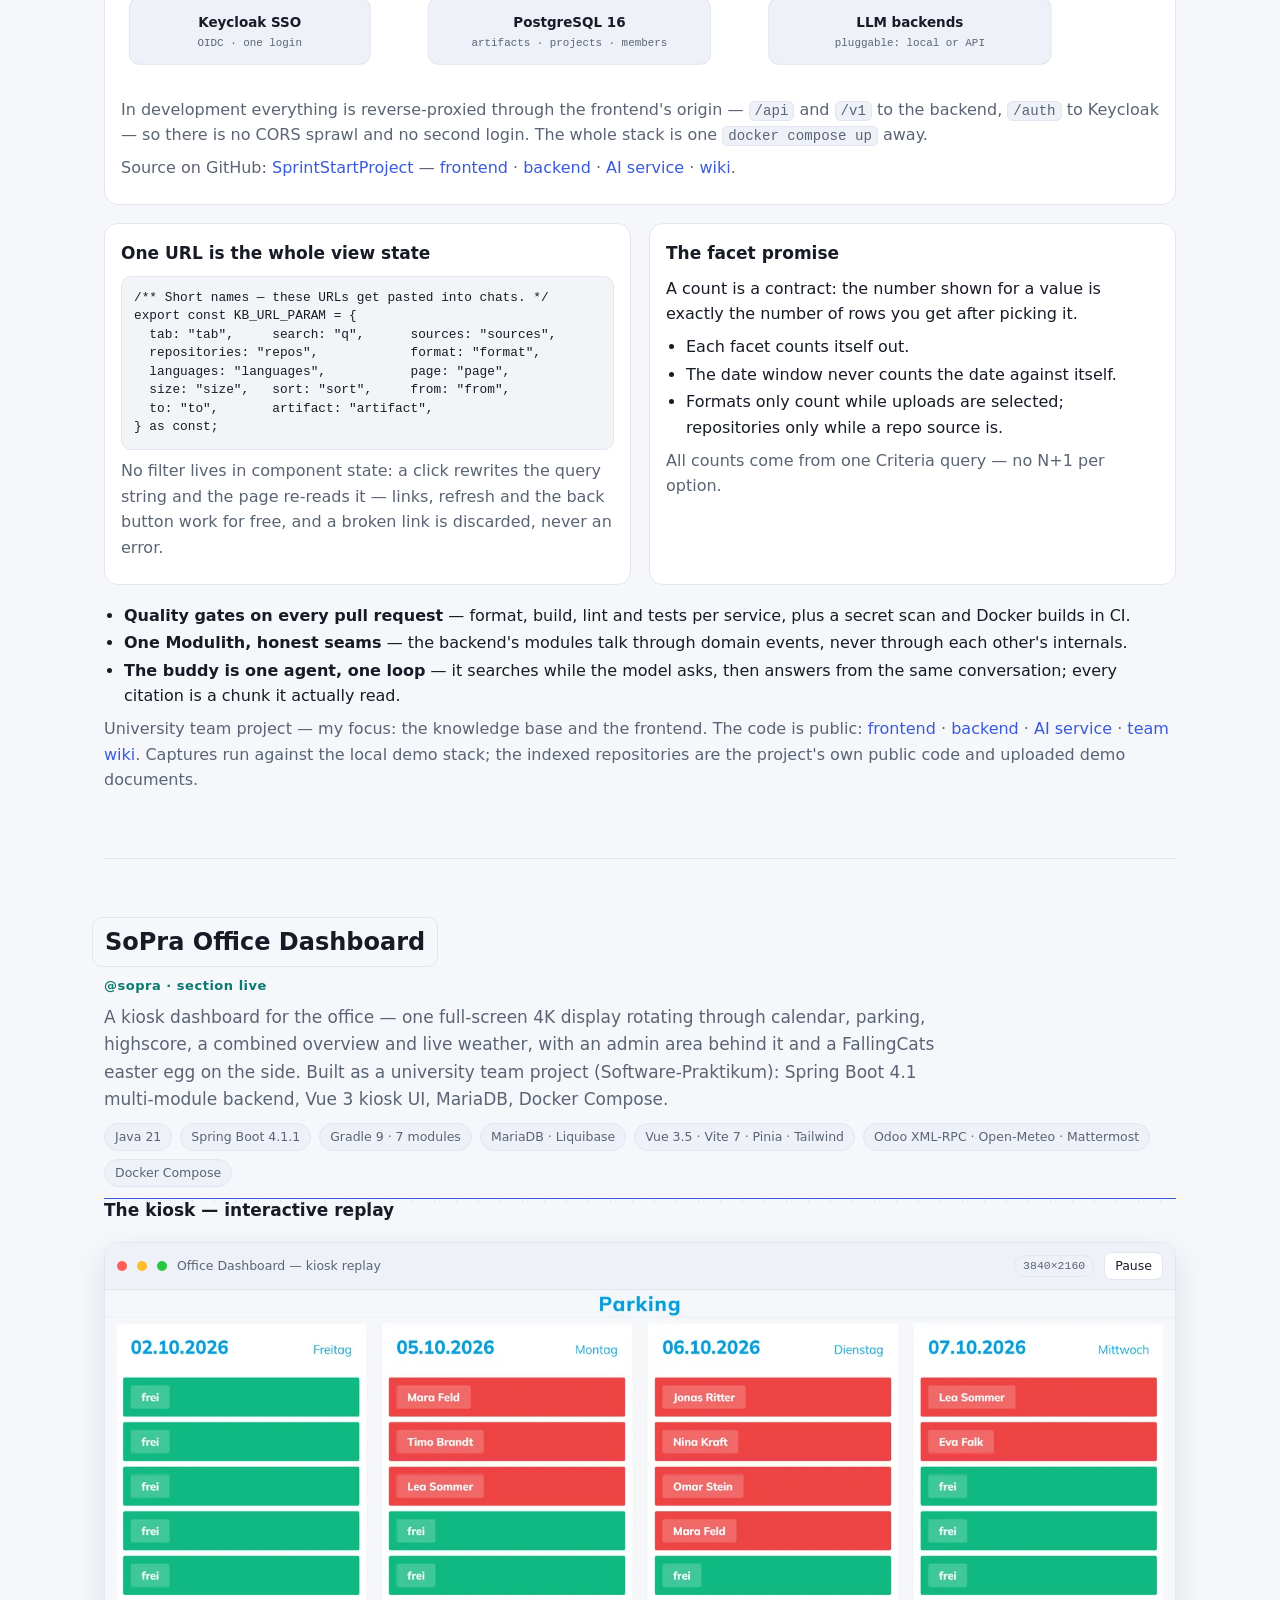
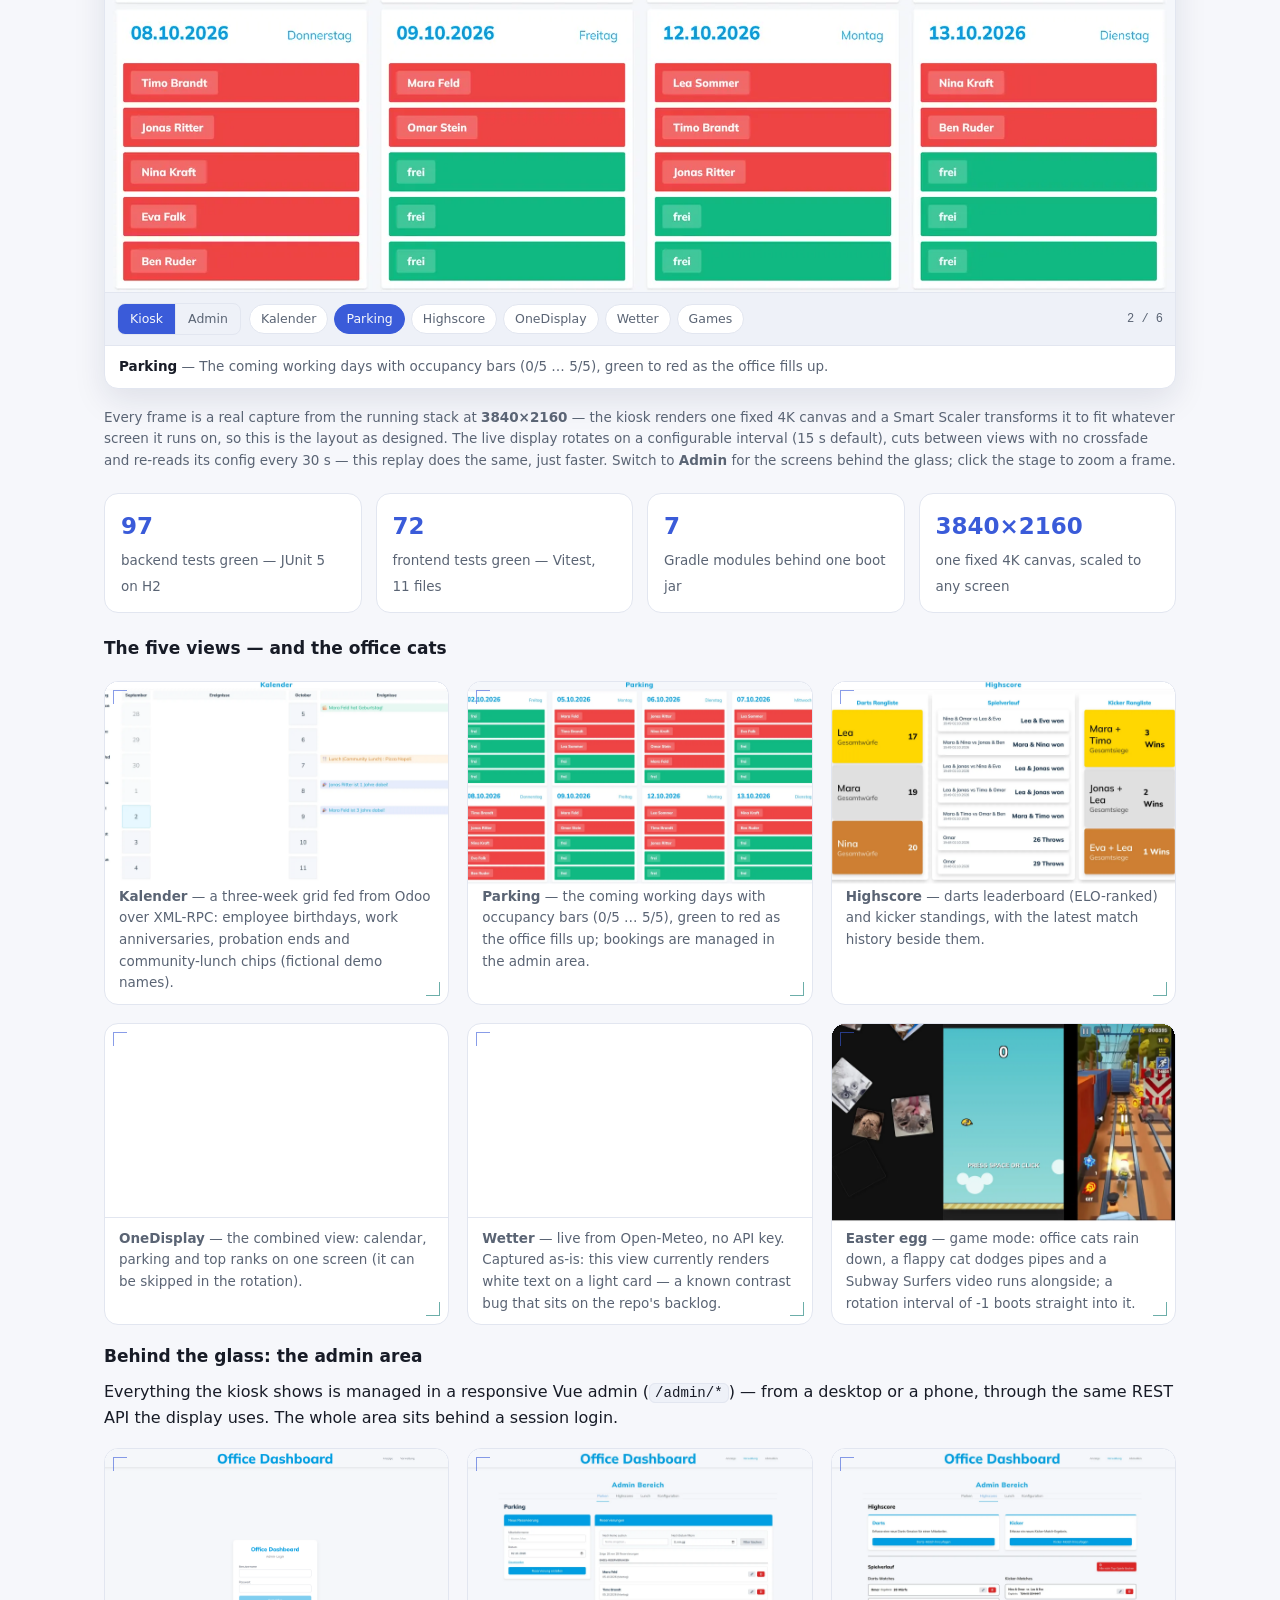
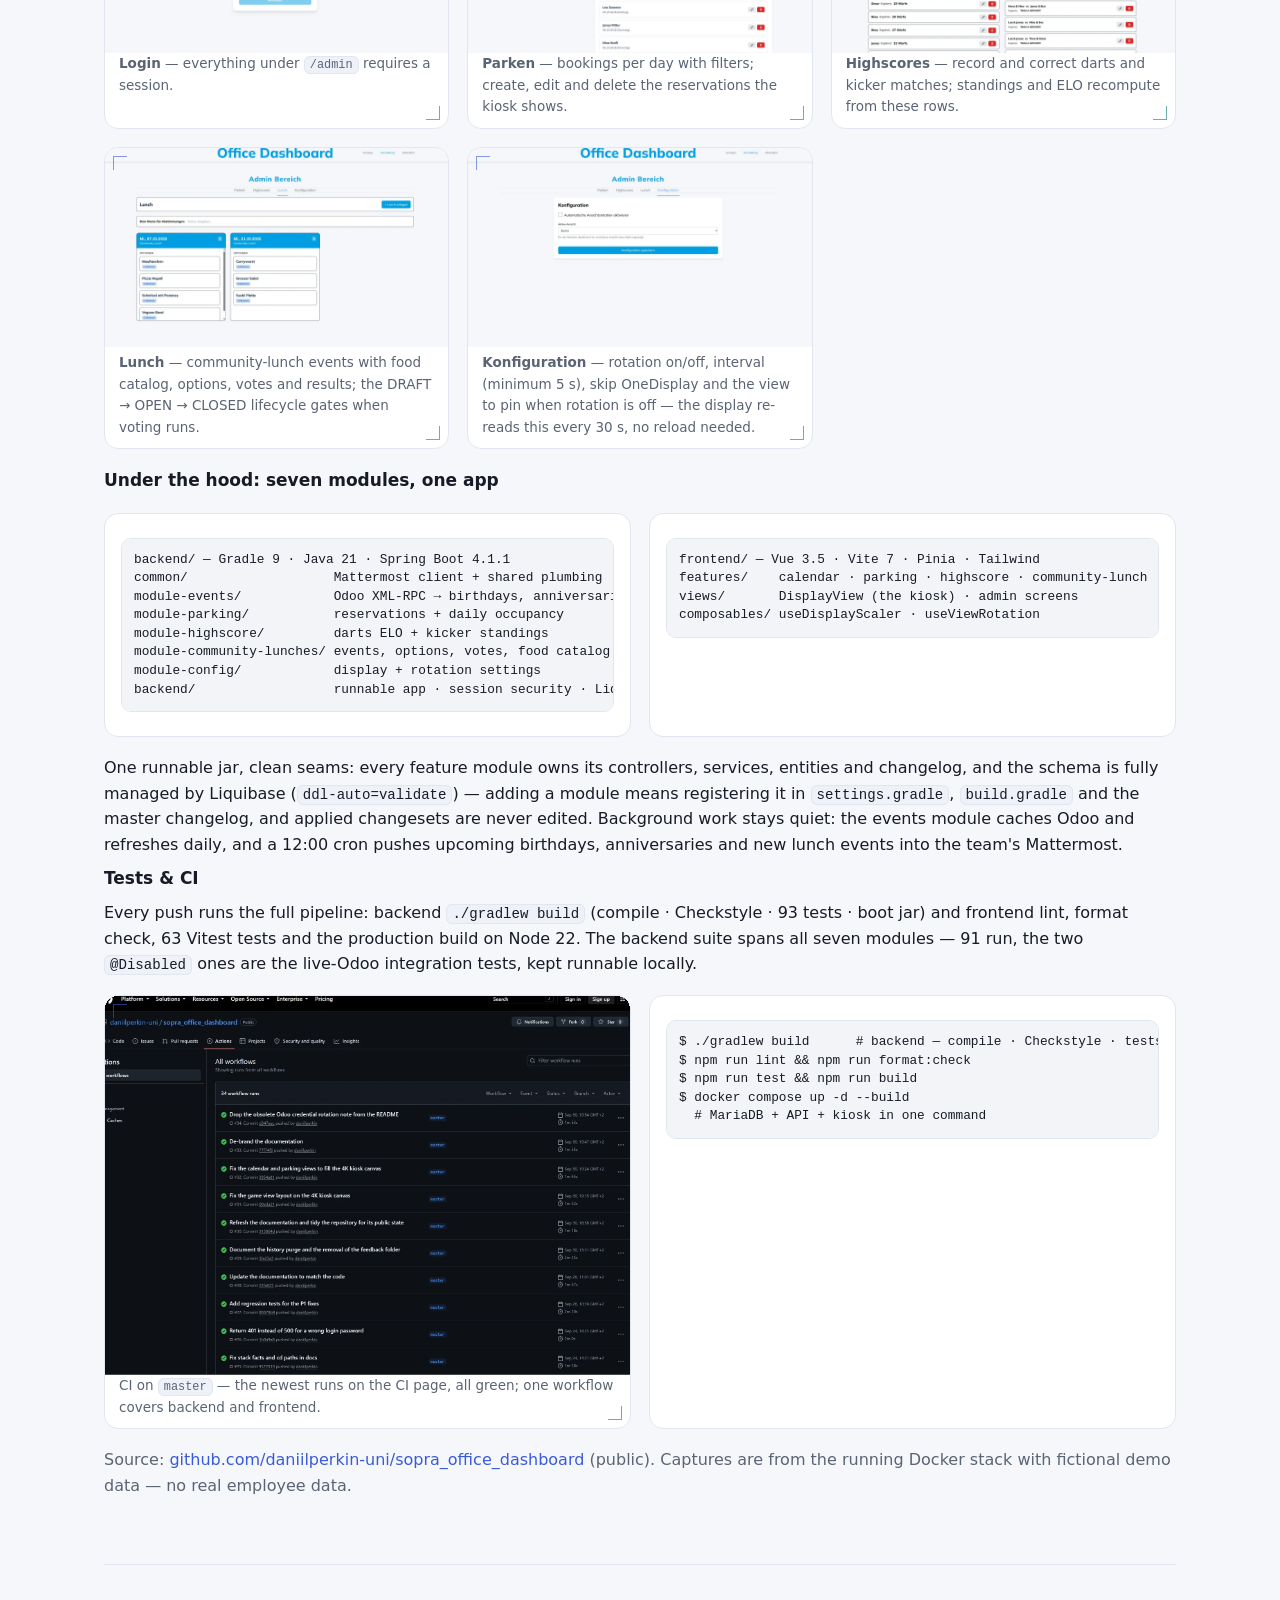
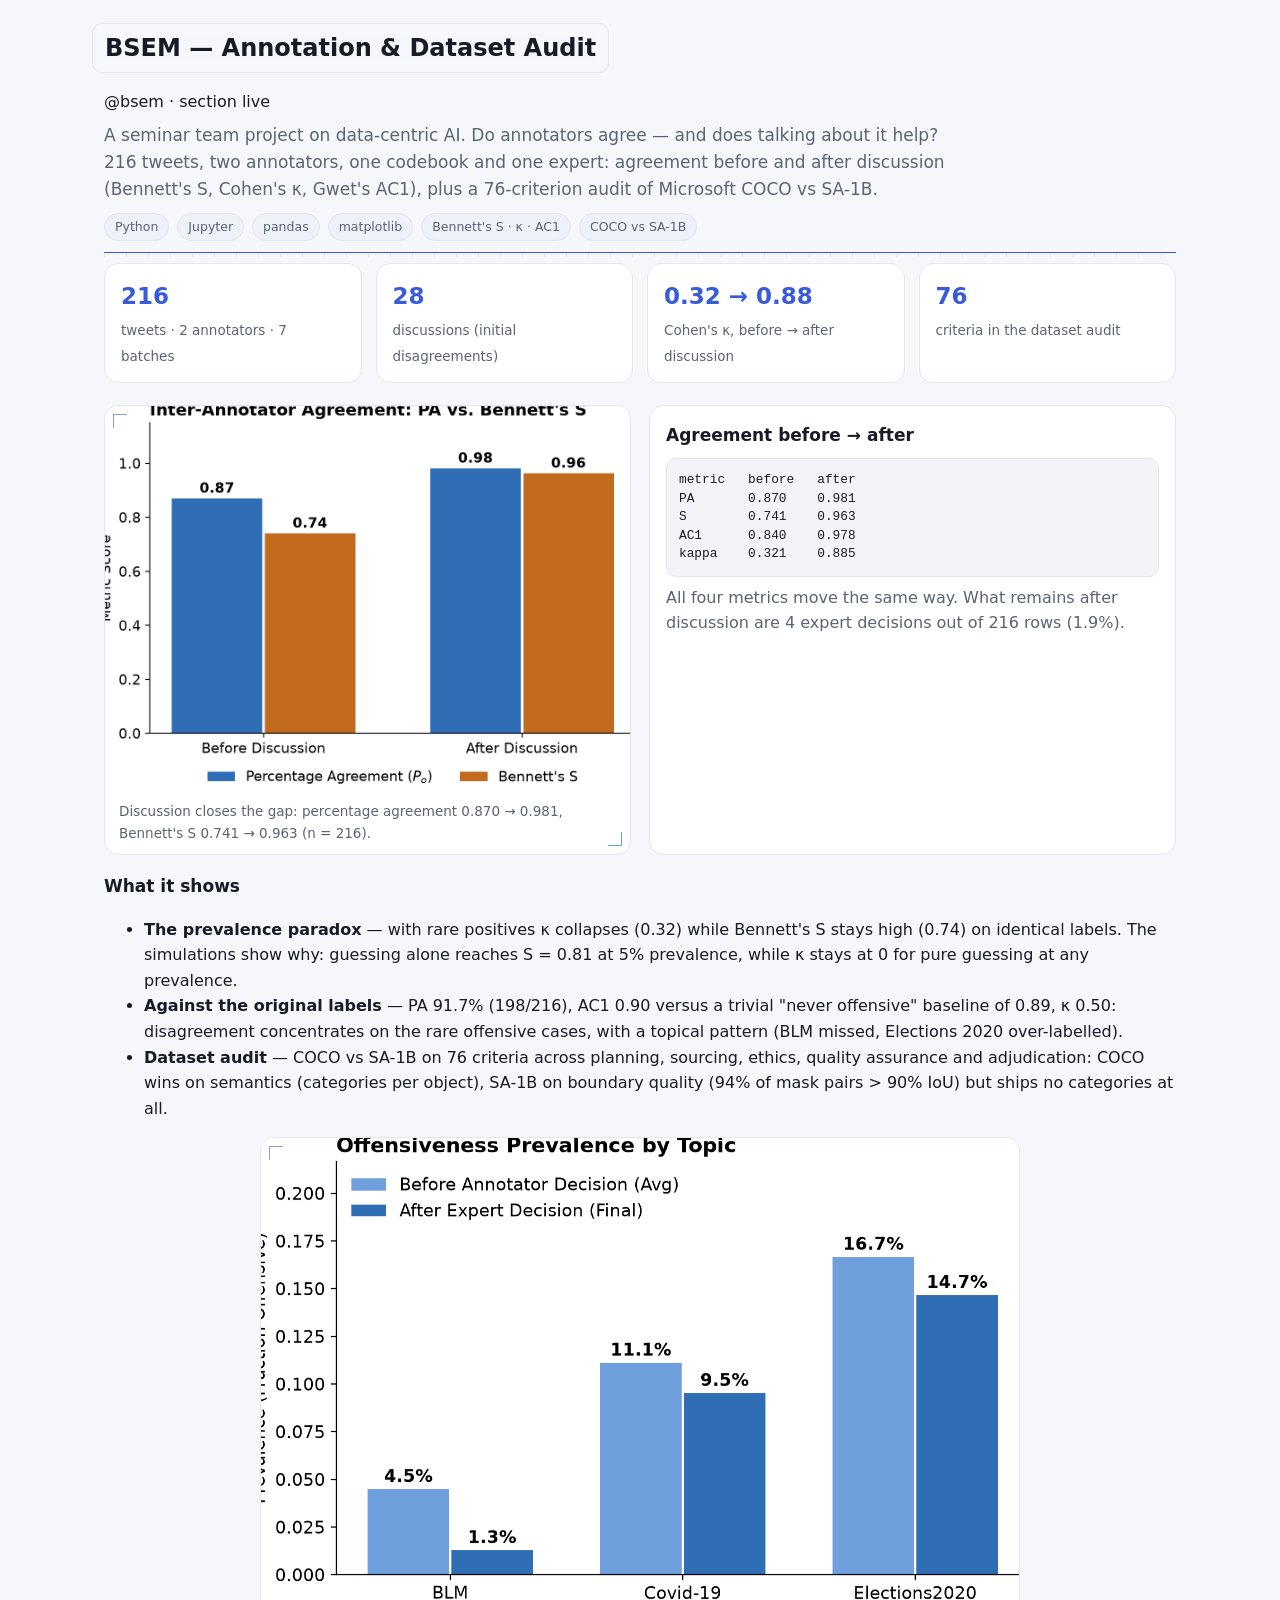
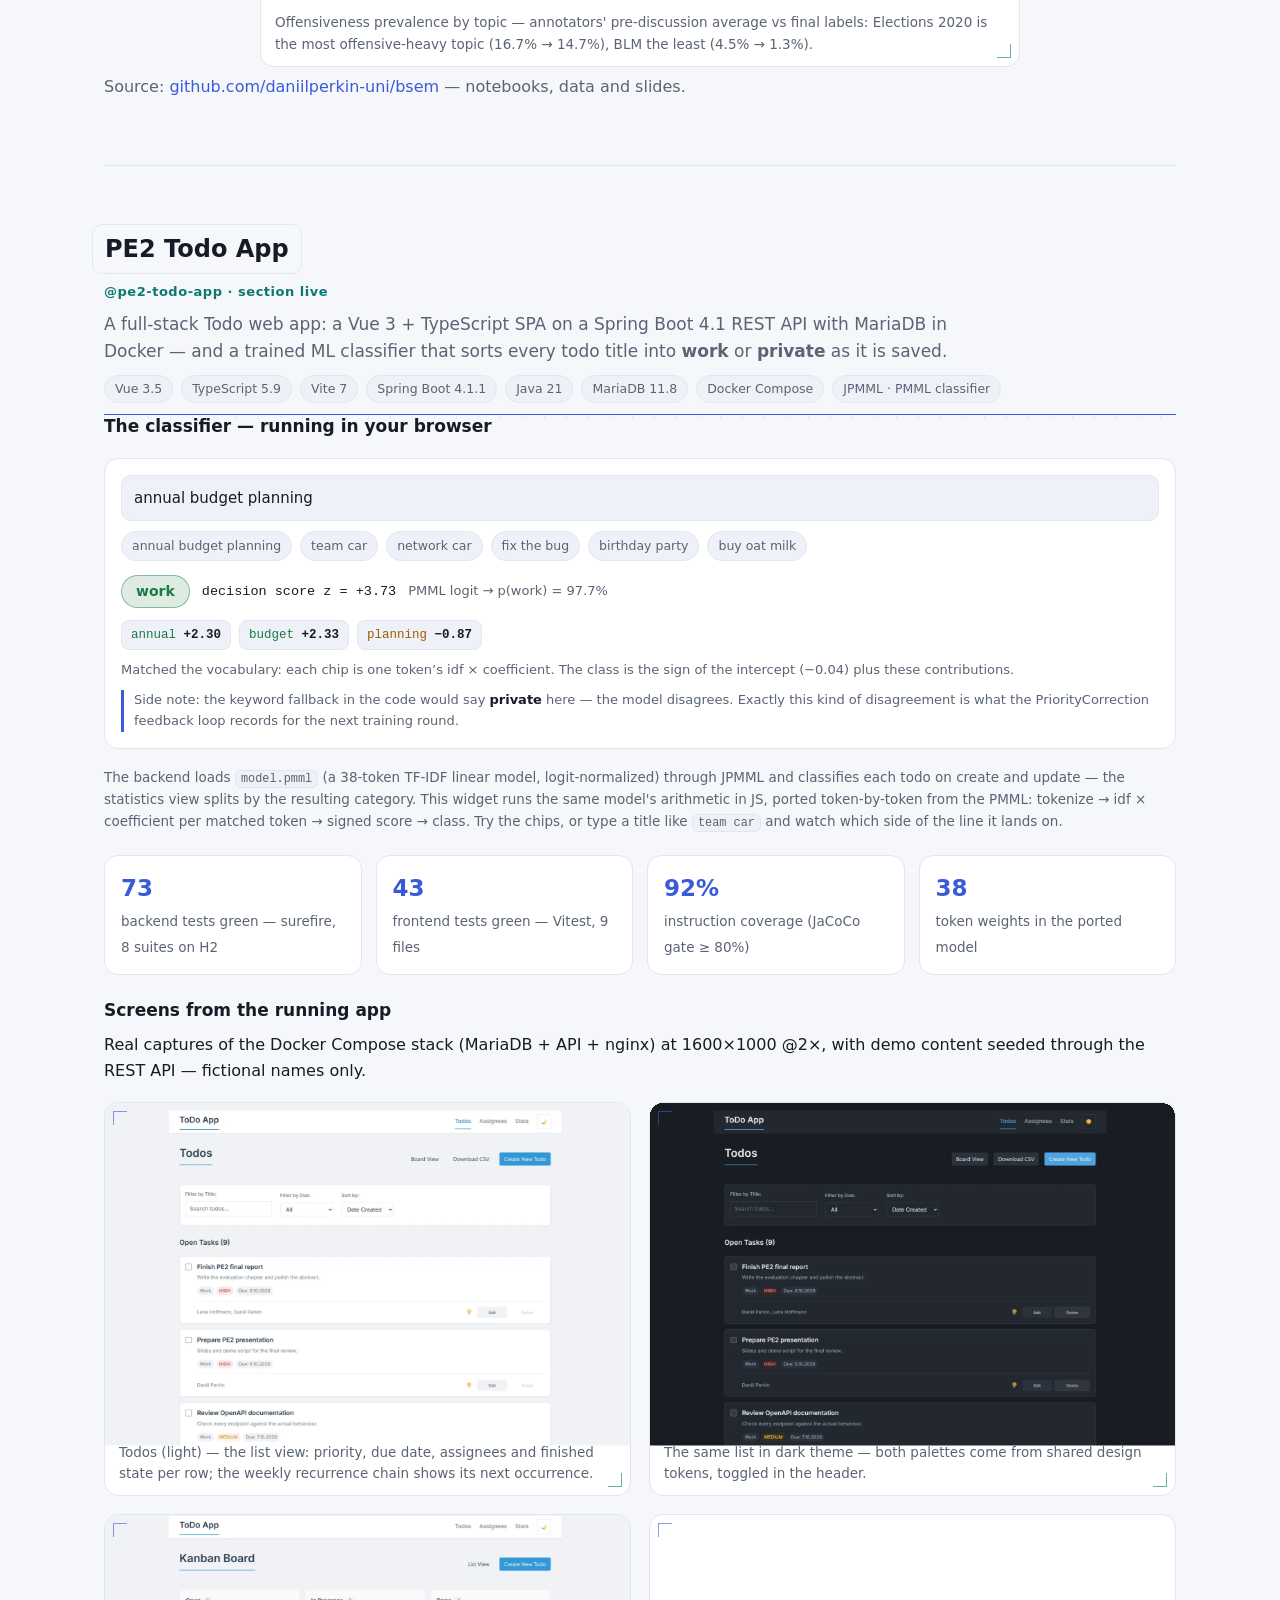
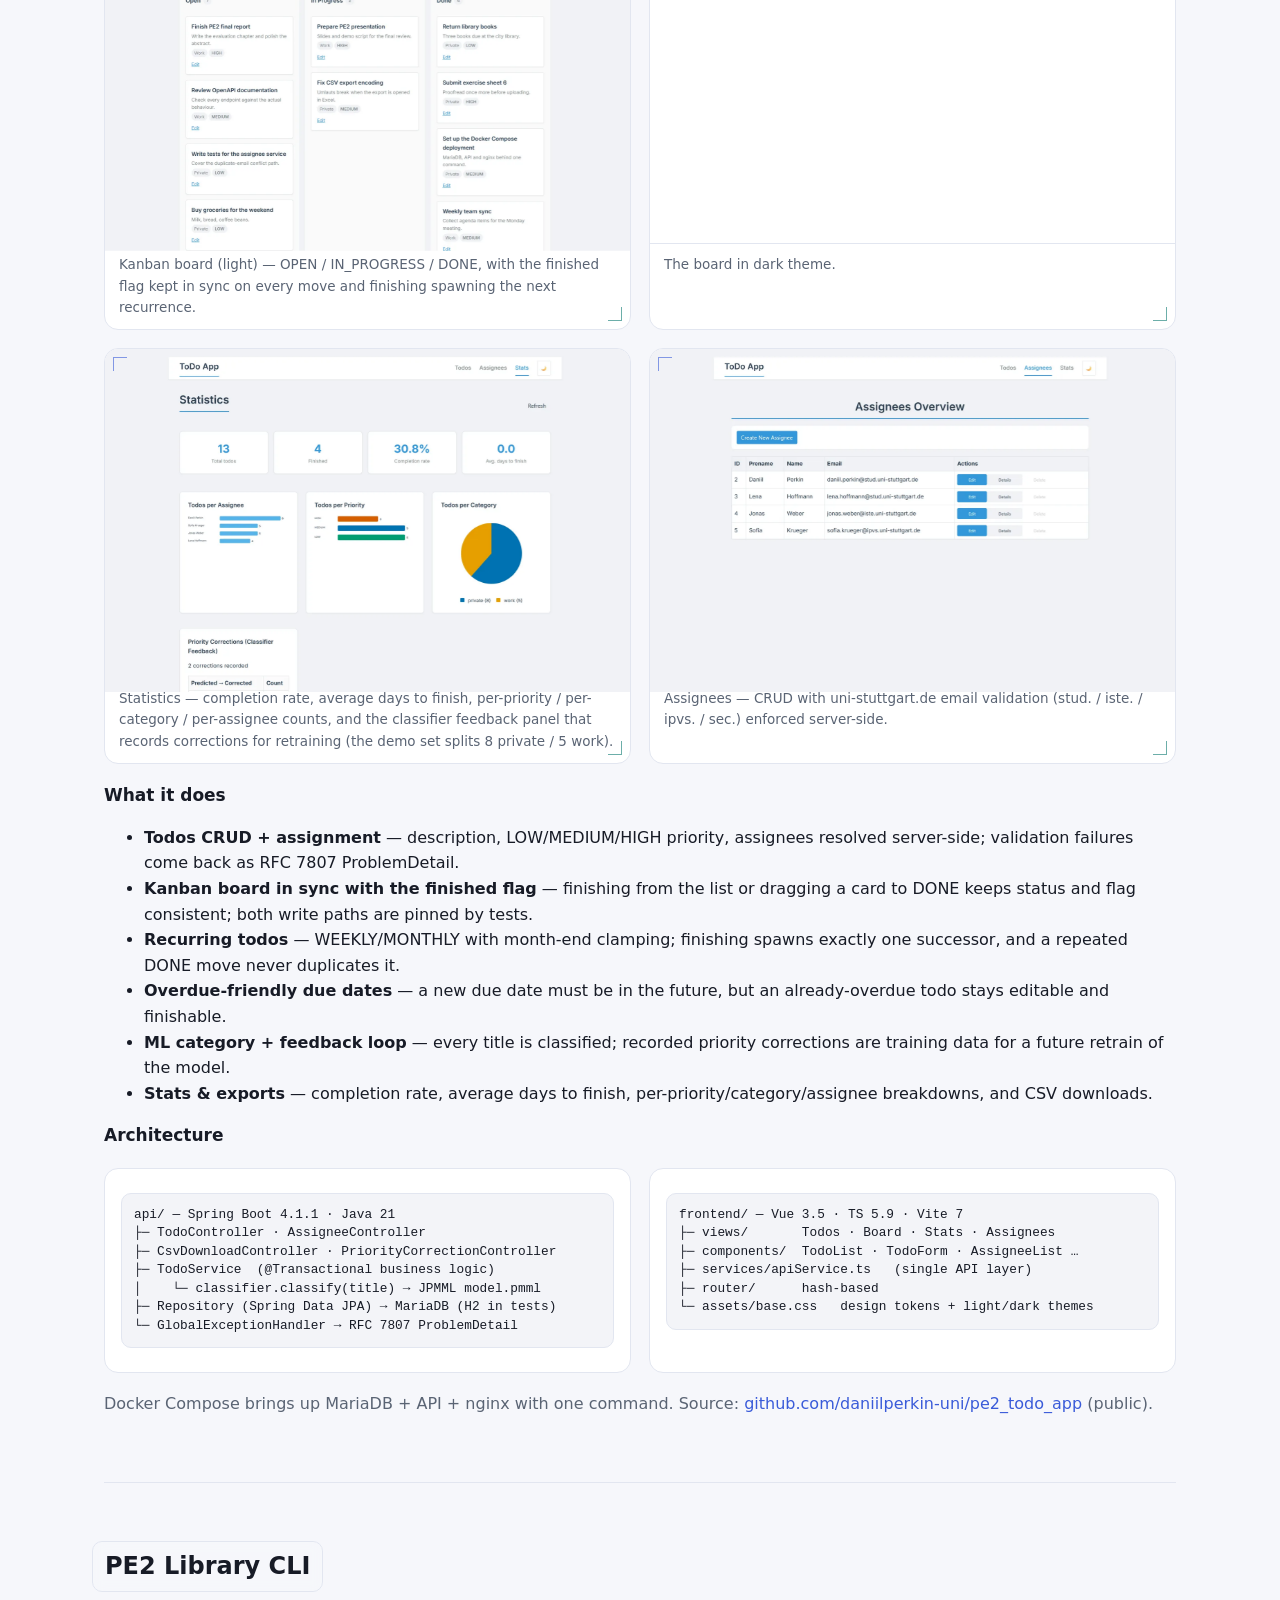
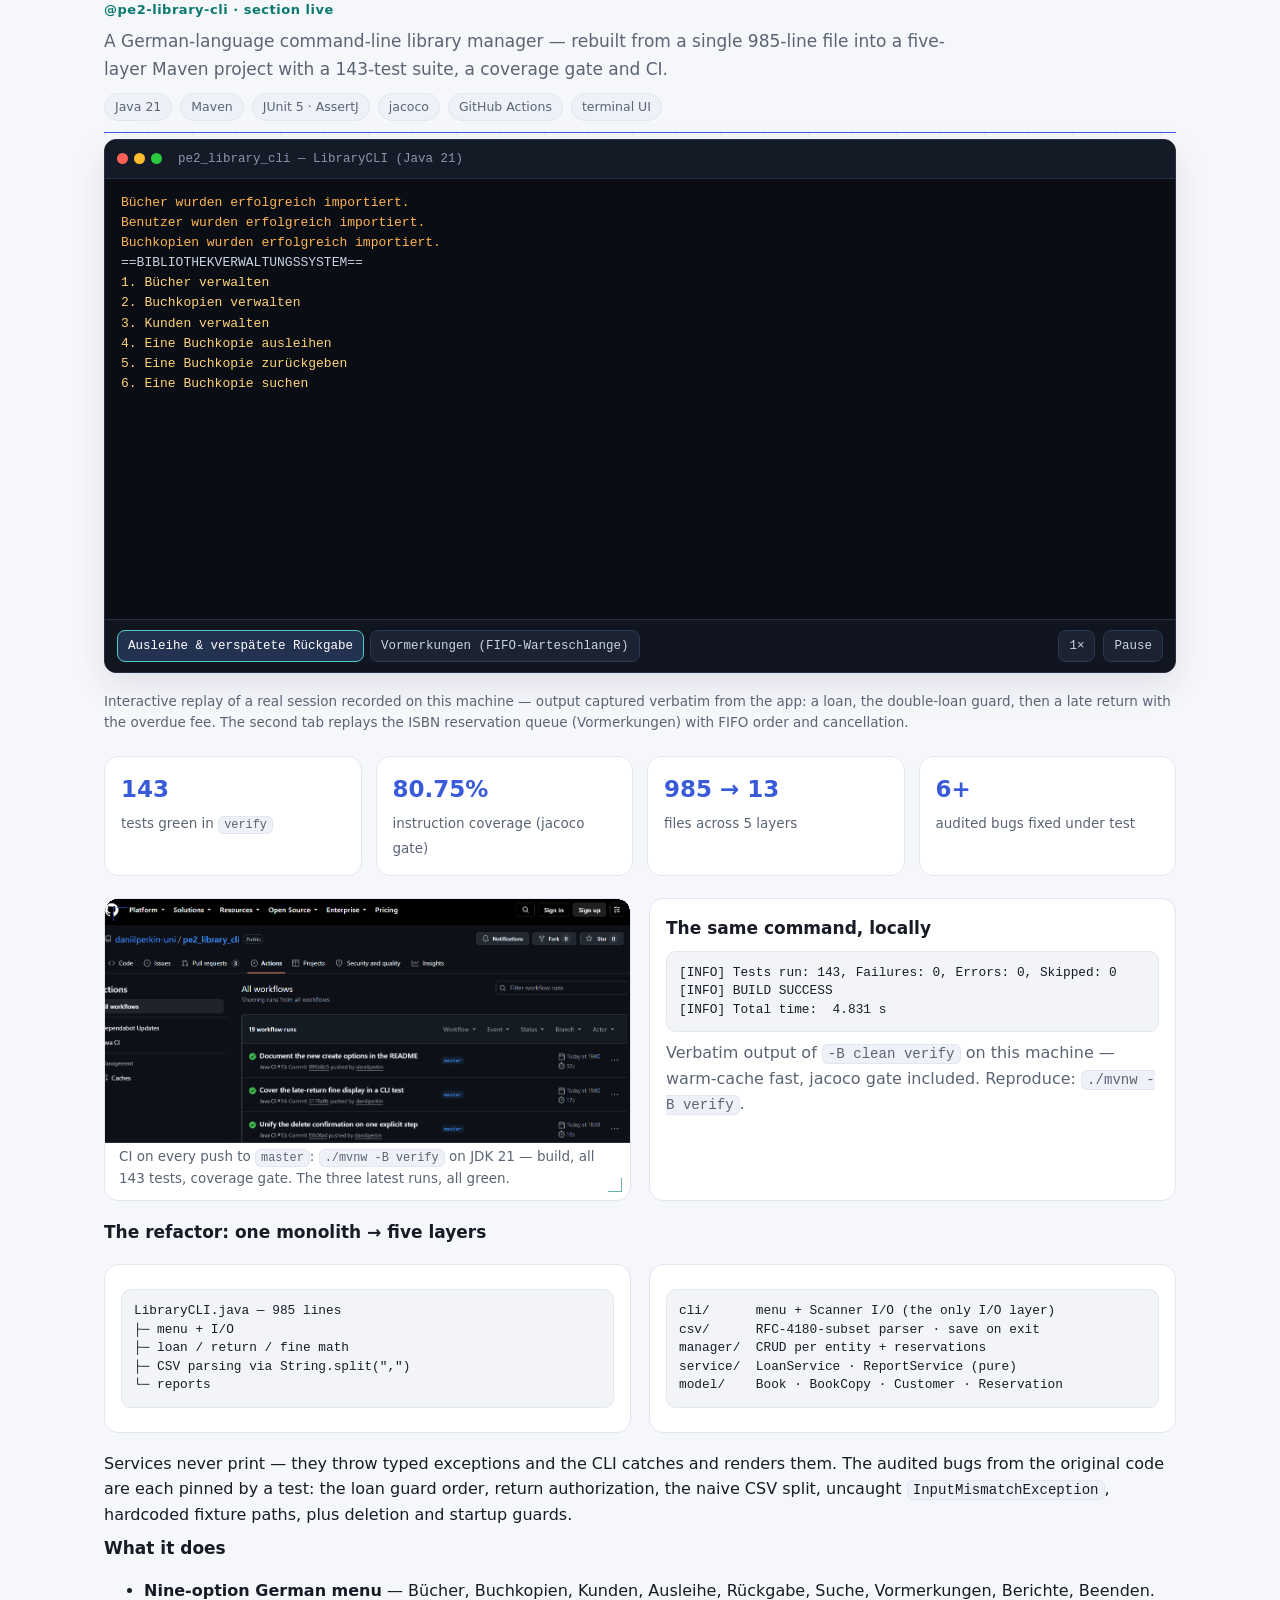
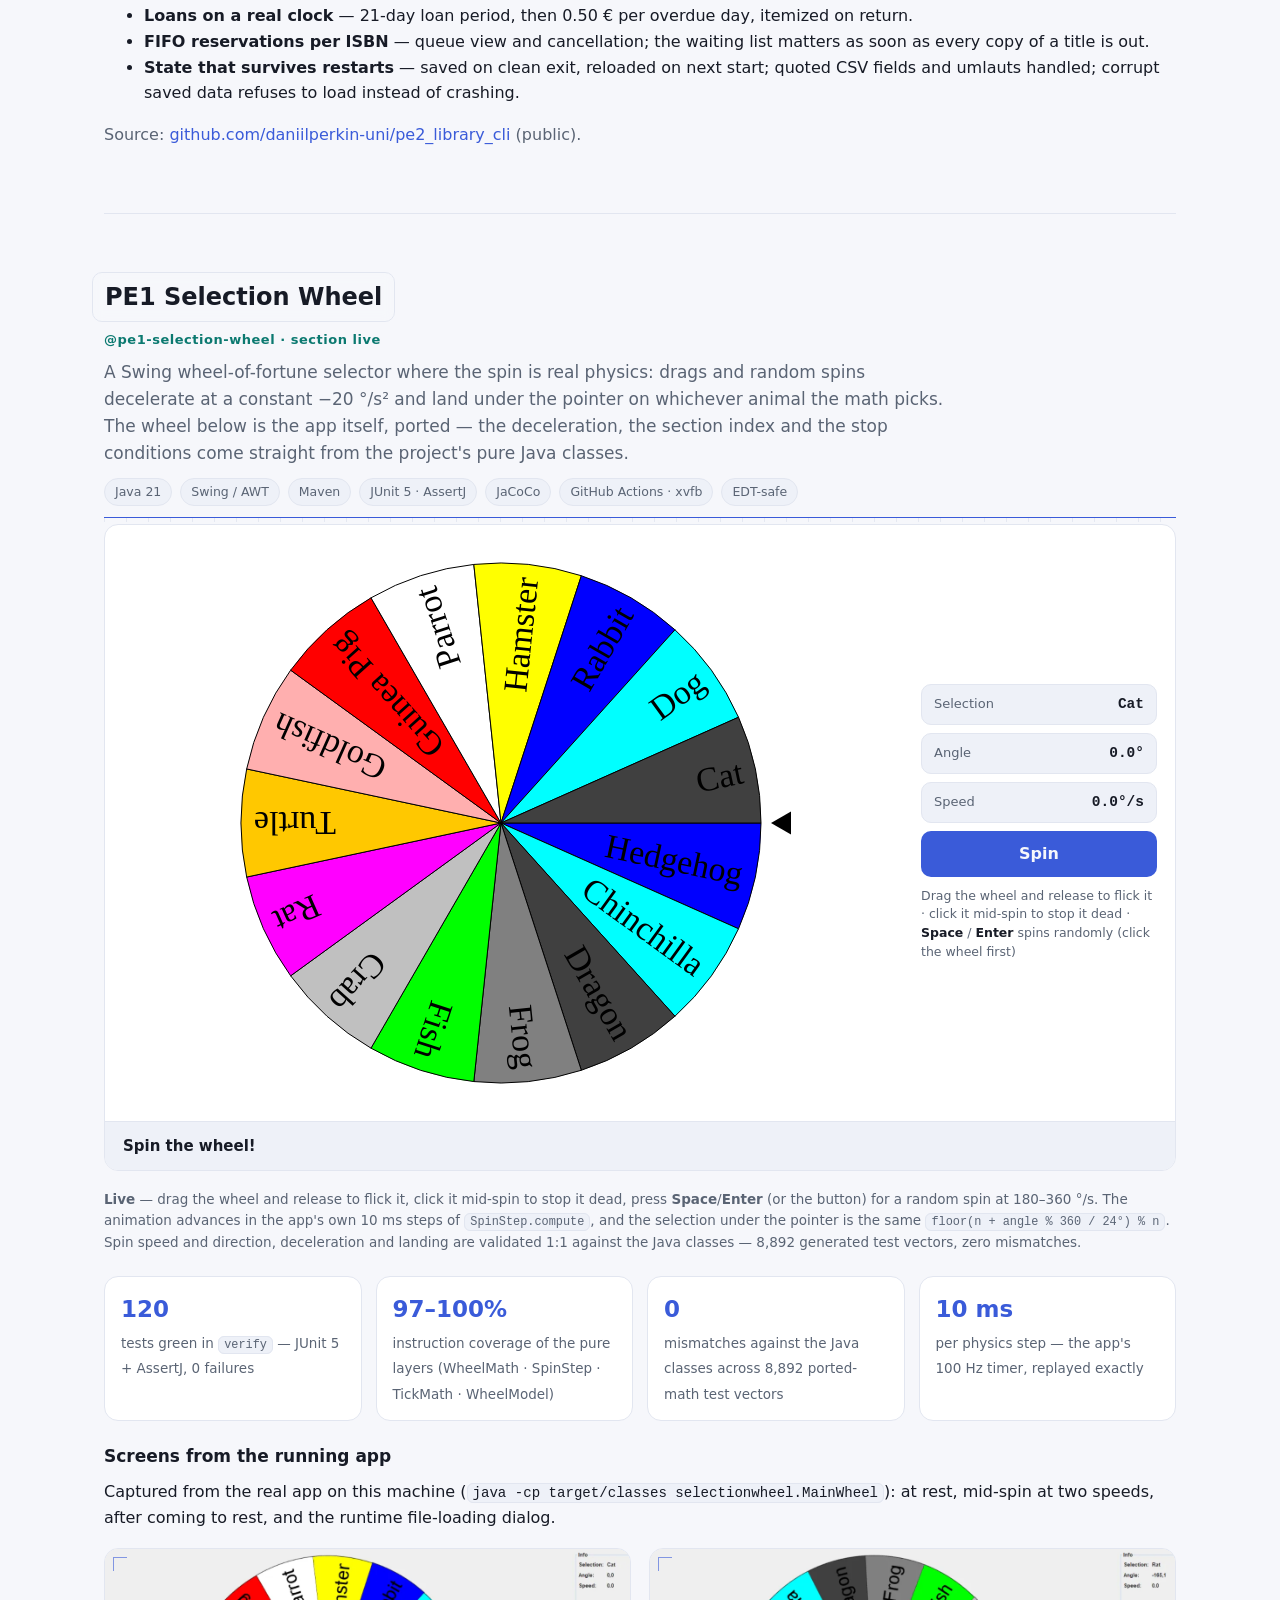
==== commit 62af2490: "Follow the organiser section to its post-QA numbers The QA pass took the suite from 82 to 97 tests i" ====
--- a/index.html
+++ b/index.html
@@ -587,10 +587,10 @@
   <p class="caption">Validation of the port (sources in <code>sections/oop_student_organizer/tools/</code>): Java dumps reference values for 307 module-list cases — 300 randomised, six mirroring the app's own <code>NotensimulatorTest</code>, one the demo semester — and Node replays them through the port: <b>3,070 / 3,070 values identical, strict double equality</b>.</p>
 
   <div class="kpis">
-    <div class="kpi"><b>82</b><span>tests green in <code>./mvnw -B verify</code> (13 test classes)</span></div>
-    <div class="kpi"><b>85.7%</b><span>instruction coverage across the logic classes (the JavaFX layer is excluded)</span></div>
+    <div class="kpi"><b>97</b><span>tests green in <code>./mvnw -B verify</code> (14 test classes)</span></div>
+    <div class="kpi"><b>86.7%</b><span>instruction coverage across the logic classes (the JavaFX layer is excluded)</span></div>
     <div class="kpi"><b>24</b><span>classes in one JPMS module — no database, CSV + <code>.bak</code> backups</span></div>
-    <div class="kpi"><b>58</b><span>commits from <code>Init</code> to archive</span></div>
+    <div class="kpi"><b>67</b><span>commits from <code>Init</code> to archive</span></div>
   </div>
 
   <h3>The Noten tab — where the math lives</h3>
@@ -655,7 +655,7 @@
   <p>The tab logic was extracted from the former <b>674-line HomeController</b> into a coordinator plus one controller per tab (674 → 189 lines), while the single FXML stayed untouched on purpose — no <code>fx:include</code> rewrite on a UI that deliberately has no FXML-loading test coverage. Persistence is equally deliberate: two semicolon-separated CSVs with custom escaping (<code>\;</code> / <code>\n</code>), a <code>.bak</code> copy before every overwrite, and a legacy four-column reader that still loads module files written before the split. The simulator math is pinned by its own test class, and the website widget is pinned against the same implementation.</p>
 
   <h3>Team — a seven-person EInf group project</h3>
-  <p>This started as a group assignment in <em>Einführung in die Informatik</em>: seven students, 58 commits. The project skeleton, the first deadline logic and parts of the data layer came from teammates — the code on <code>main</code> is the sum of everyone's work, not a solo build. My share (39 of the 58 commits): the domain model (<code>Modul</code>, <code>Semester</code>, the <code>Leistung</code> hierarchy), <code>SpeicherManager</code>, the GUI wiring and the per-tab controller split, the Notensimulator, the ECTS chart and semester dashboard, the ICS export — plus the JavaFX 21 migration, the CI workflow and the test build-out.</p>
+  <p>This started as a group assignment in <em>Einführung in die Informatik</em>: seven students, 67 commits. The project skeleton, the first deadline logic and parts of the data layer came from teammates — the code on <code>main</code> is the sum of everyone's work, not a solo build. My share (48 of the 67 commits): the domain model (<code>Modul</code>, <code>Semester</code>, the <code>Leistung</code> hierarchy), <code>SpeicherManager</code>, the GUI wiring and the per-tab controller split, the Notensimulator, the ECTS chart and semester dashboard, the ICS export — plus the JavaFX 21 migration, the CI workflow and the test build-out.</p>
 
   <p class="muted">Source: <a href="https://github.com/daniilperkin-uni/oop_student_organizer">github.com/daniilperkin-uni/oop_student_organizer</a> (public).</p>
 </section>
--- a/assets/css/components.css
+++ b/assets/css/components.css
@@ -20,6 +20,14 @@
   .topnav .wrap{padding:6px 16px}
   .navlinks{gap:14px}
   .topnav a{min-height:44px}
+}
+/* Fade cue for the horizontally scrolling mobile nav: the scrollbar is hidden,
+   so without this the row ends in a hard cut and the remaining links look
+   absent. Classes are toggled in site.js, one per edge that has content behind it. */
+@media(max-width:899px){
+  .navlinks.has-more-right{-webkit-mask-image:linear-gradient(90deg,#000 calc(100% - 34px),transparent);mask-image:linear-gradient(90deg,#000 calc(100% - 34px),transparent)}
+  .navlinks.has-more-left{-webkit-mask-image:linear-gradient(90deg,transparent,#000 34px);mask-image:linear-gradient(90deg,transparent,#000 34px)}
+  .navlinks.has-more-left.has-more-right{-webkit-mask-image:linear-gradient(90deg,transparent,#000 34px,#000 calc(100% - 34px),transparent);mask-image:linear-gradient(90deg,transparent,#000 34px,#000 calc(100% - 34px),transparent)}
 }
 /* chips */
 .chips{display:flex;gap:8px;flex-wrap:wrap;margin:10px 0}
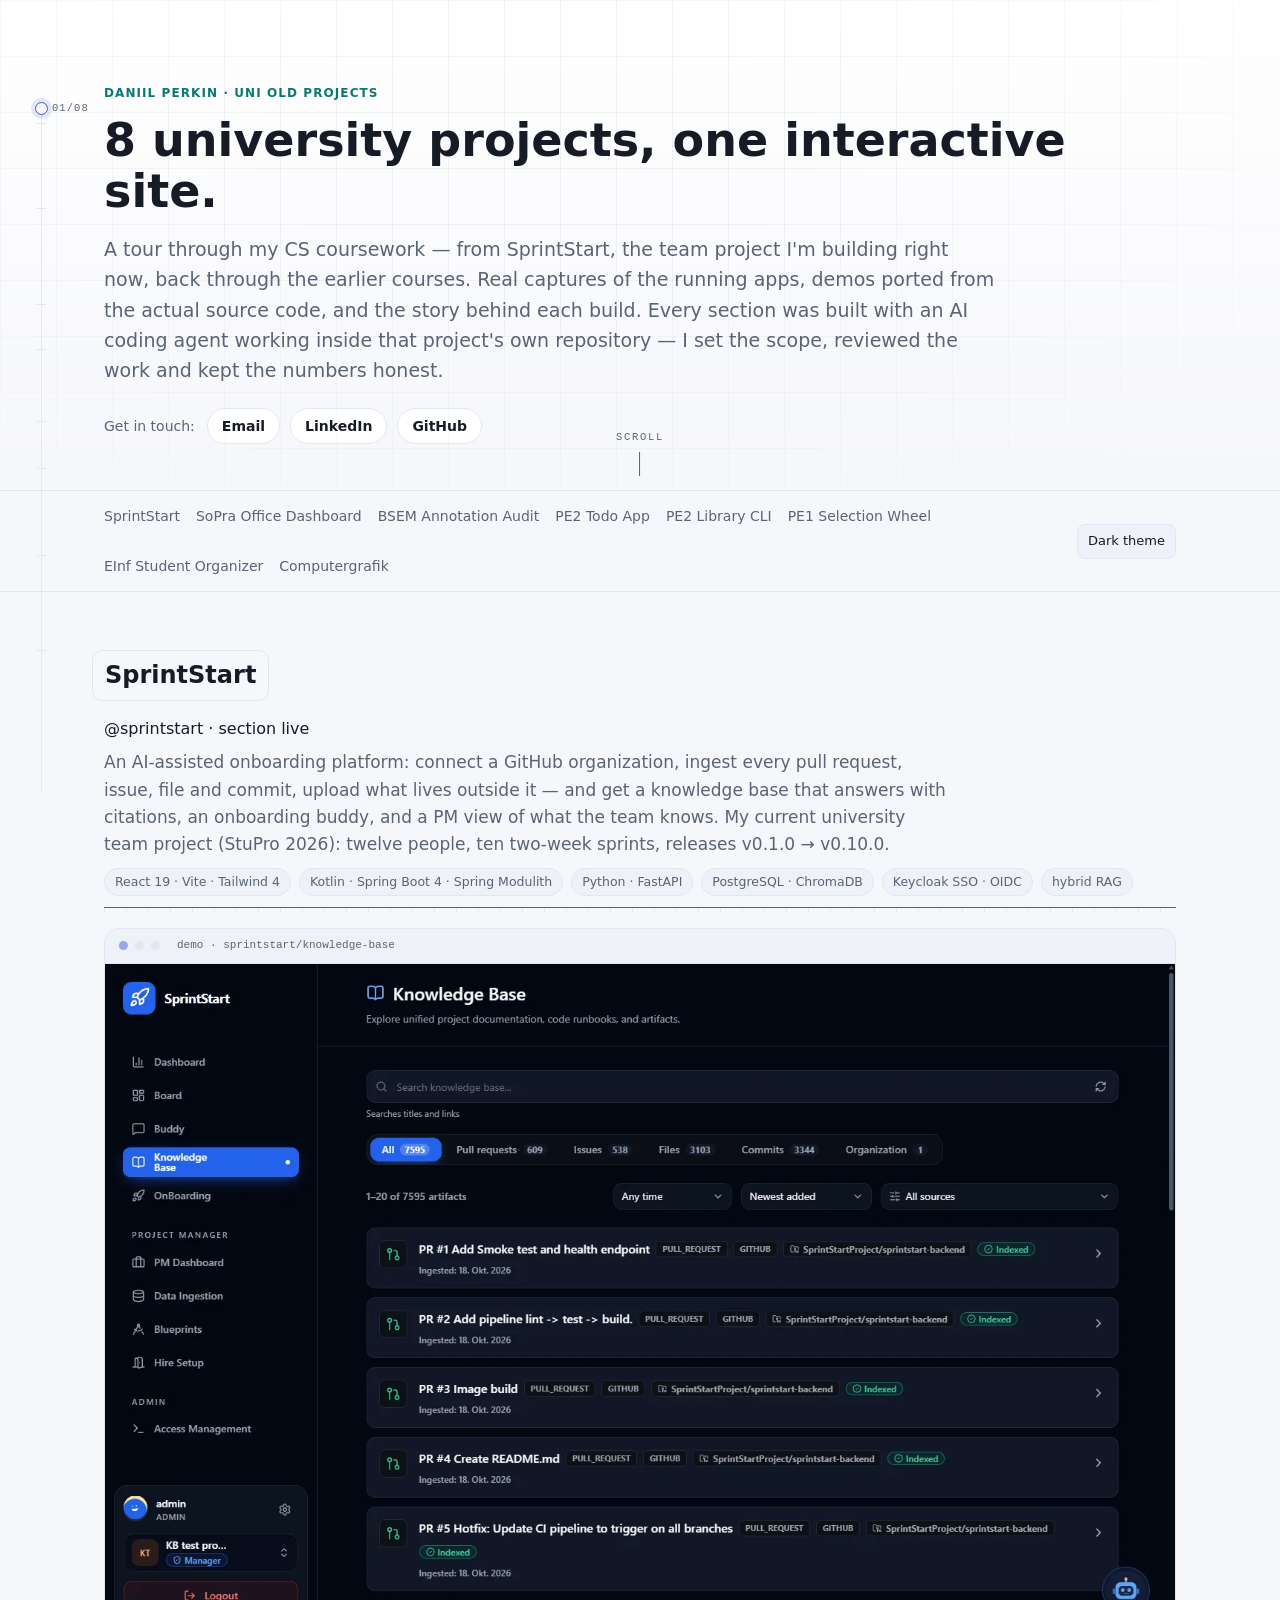
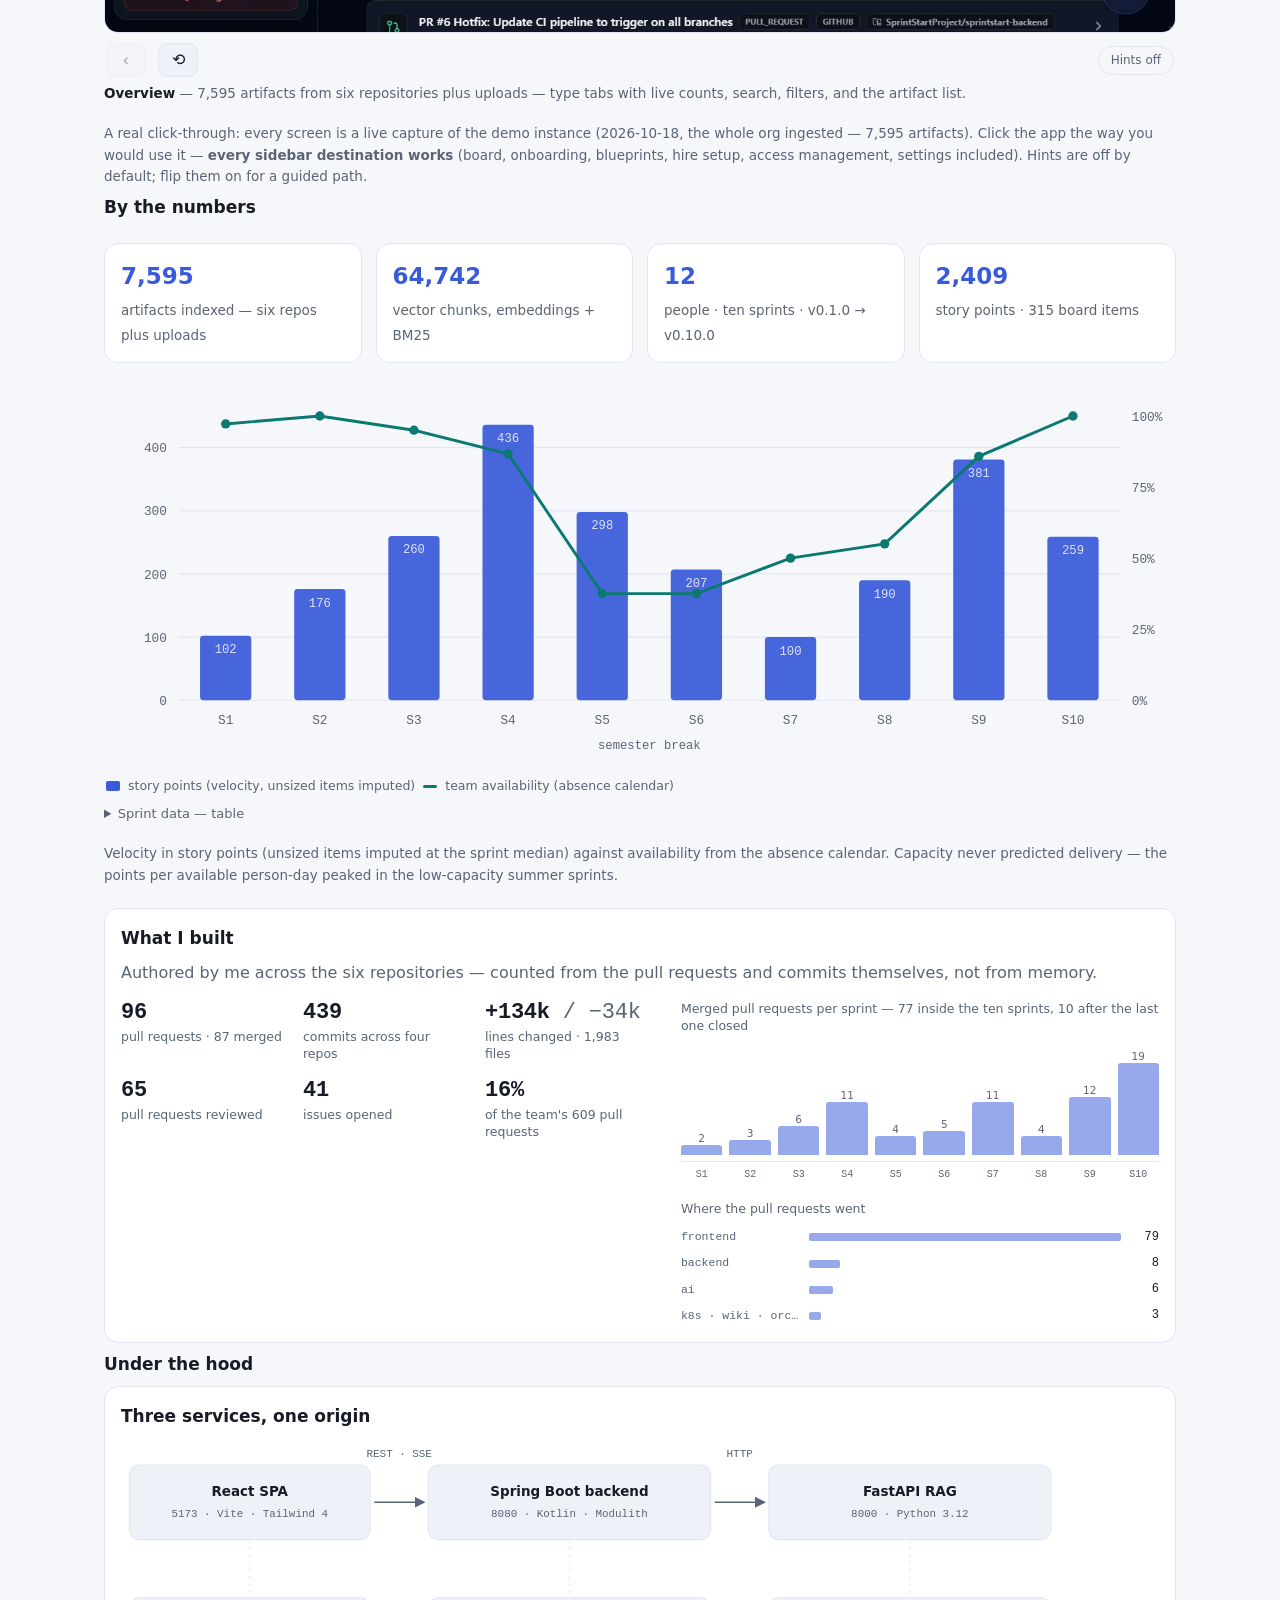
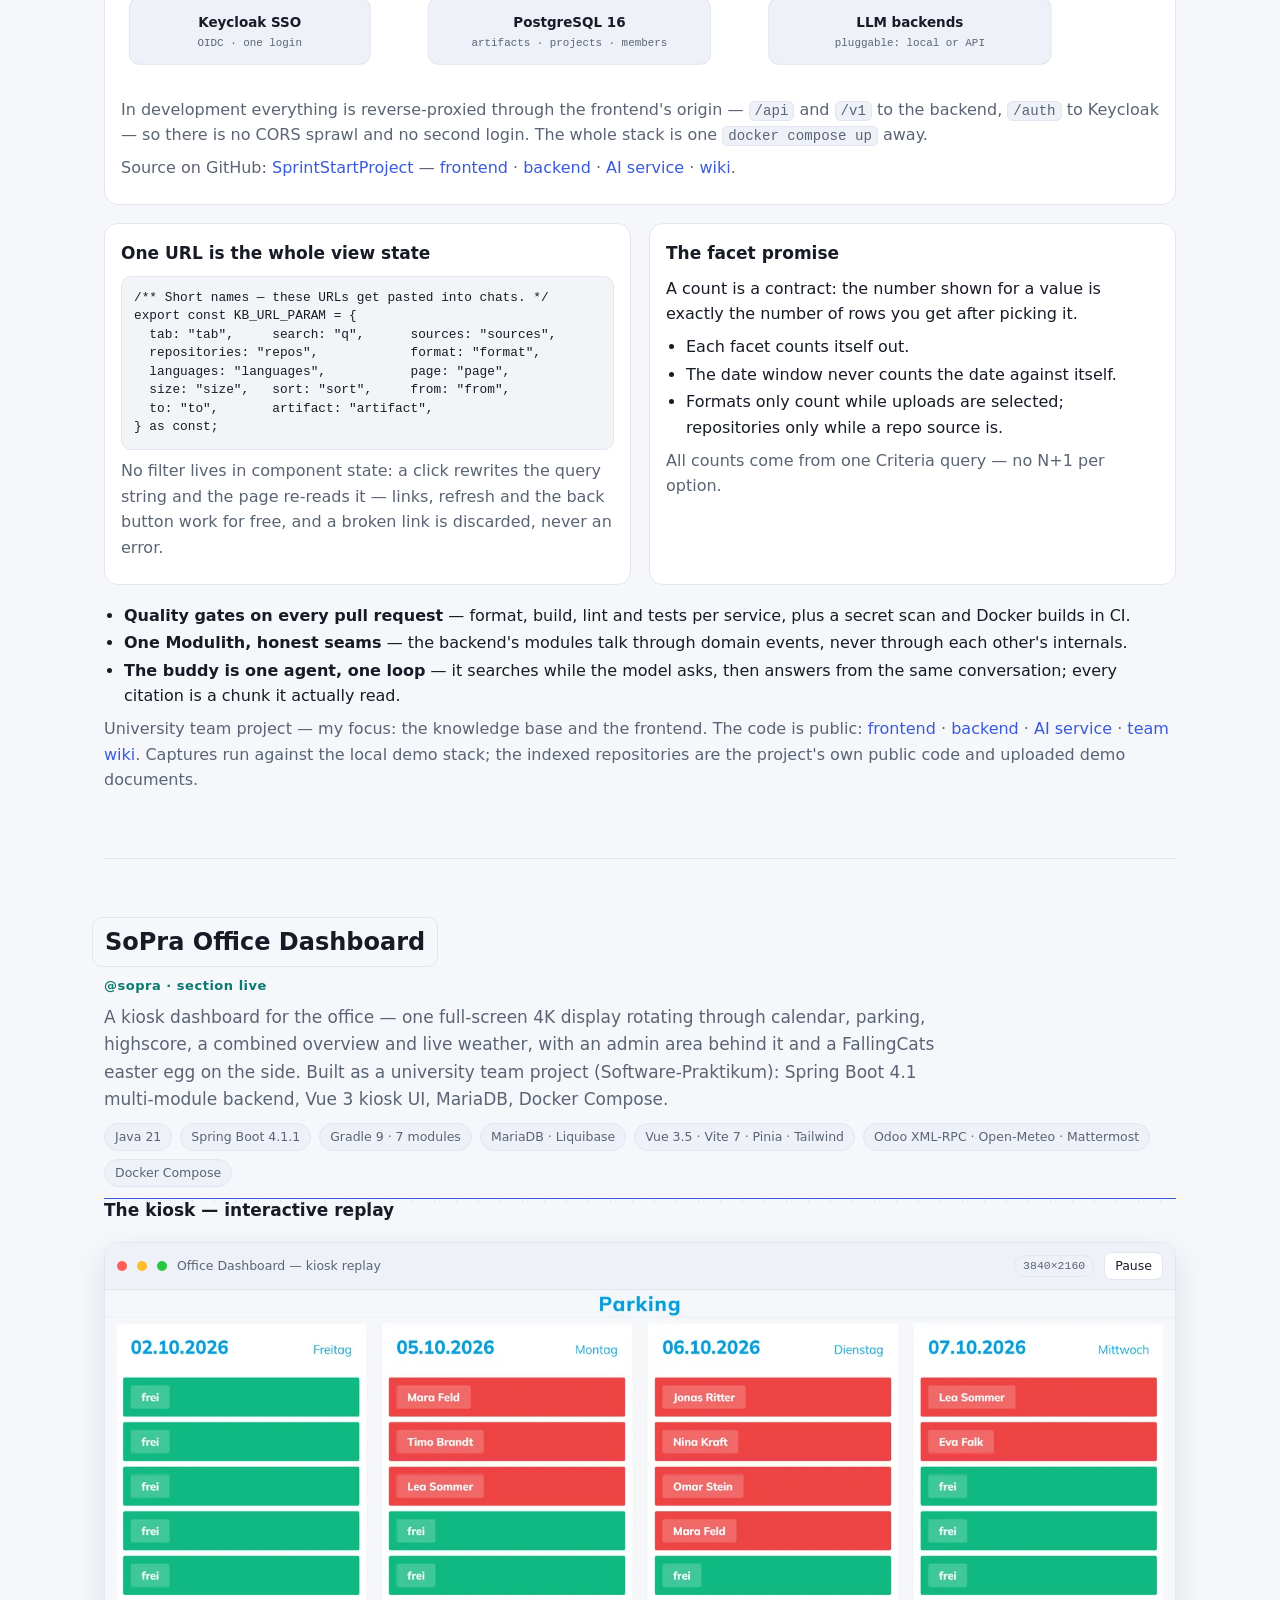
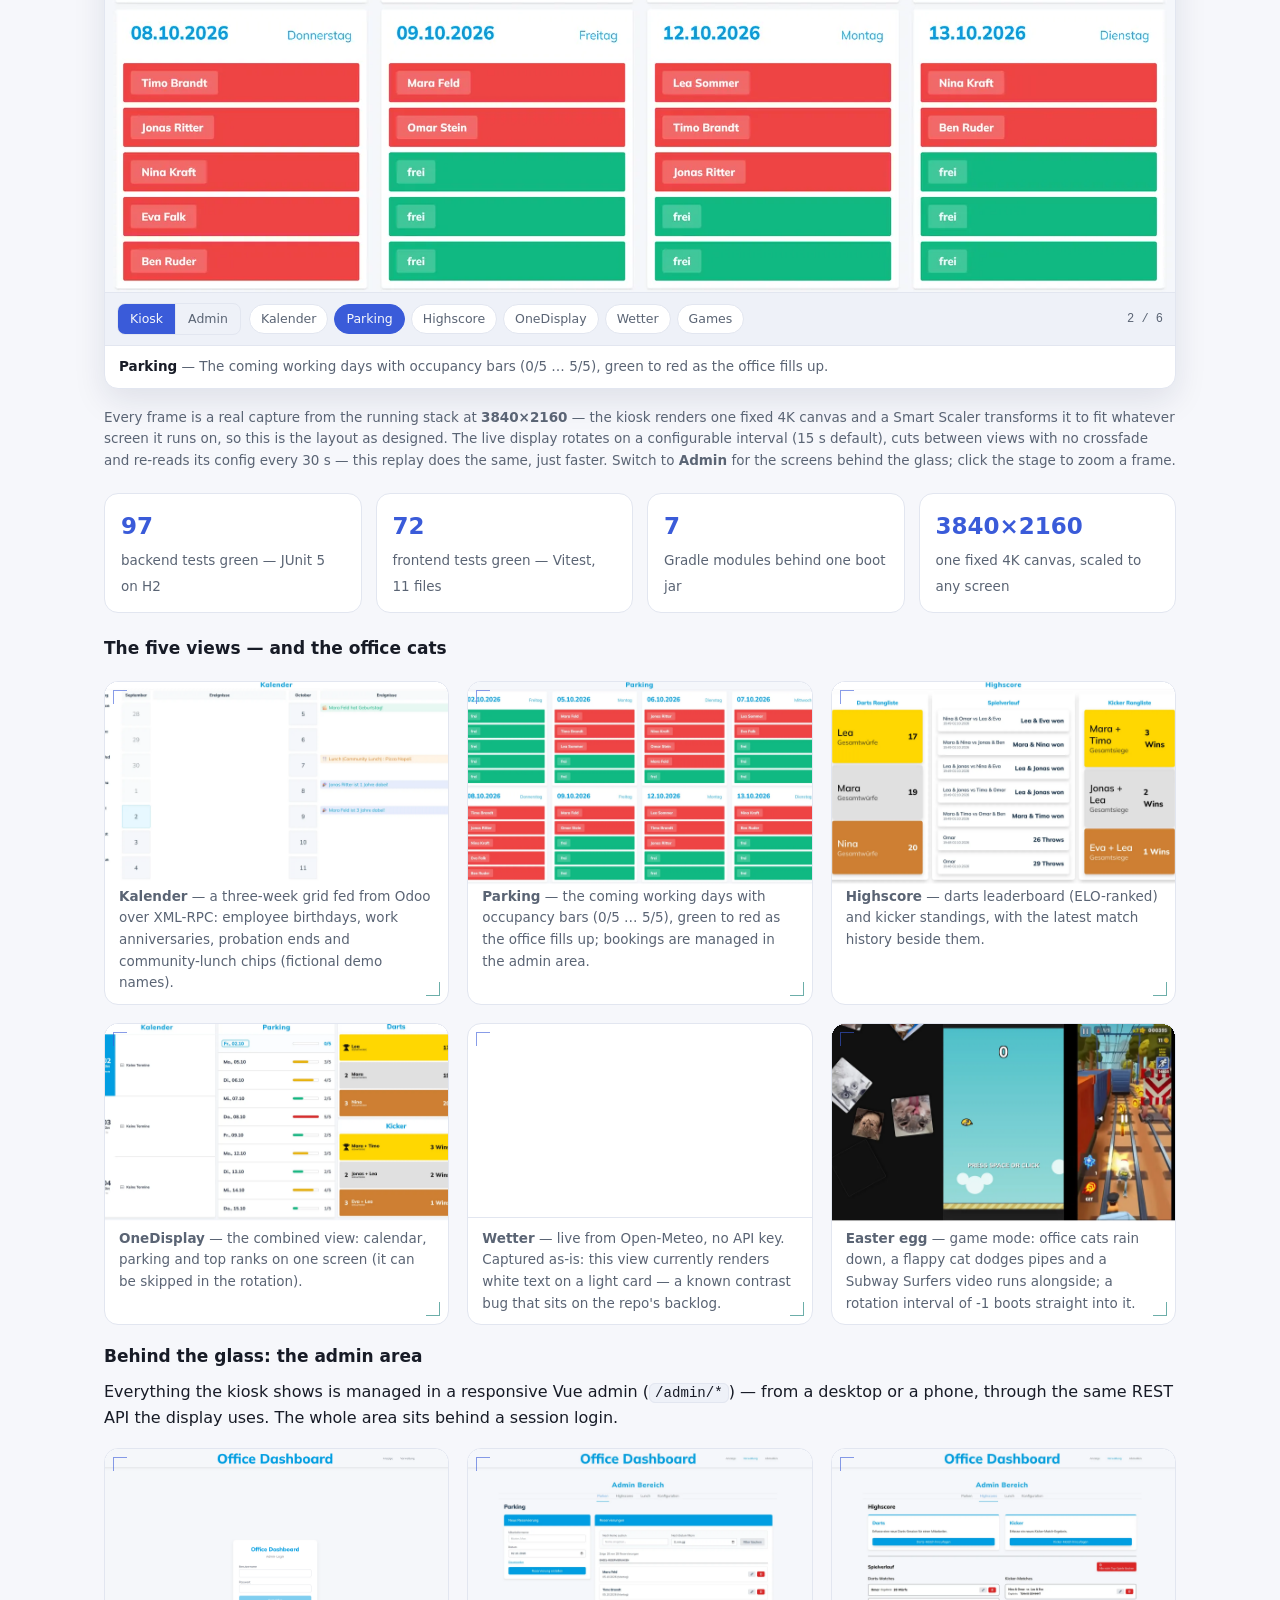
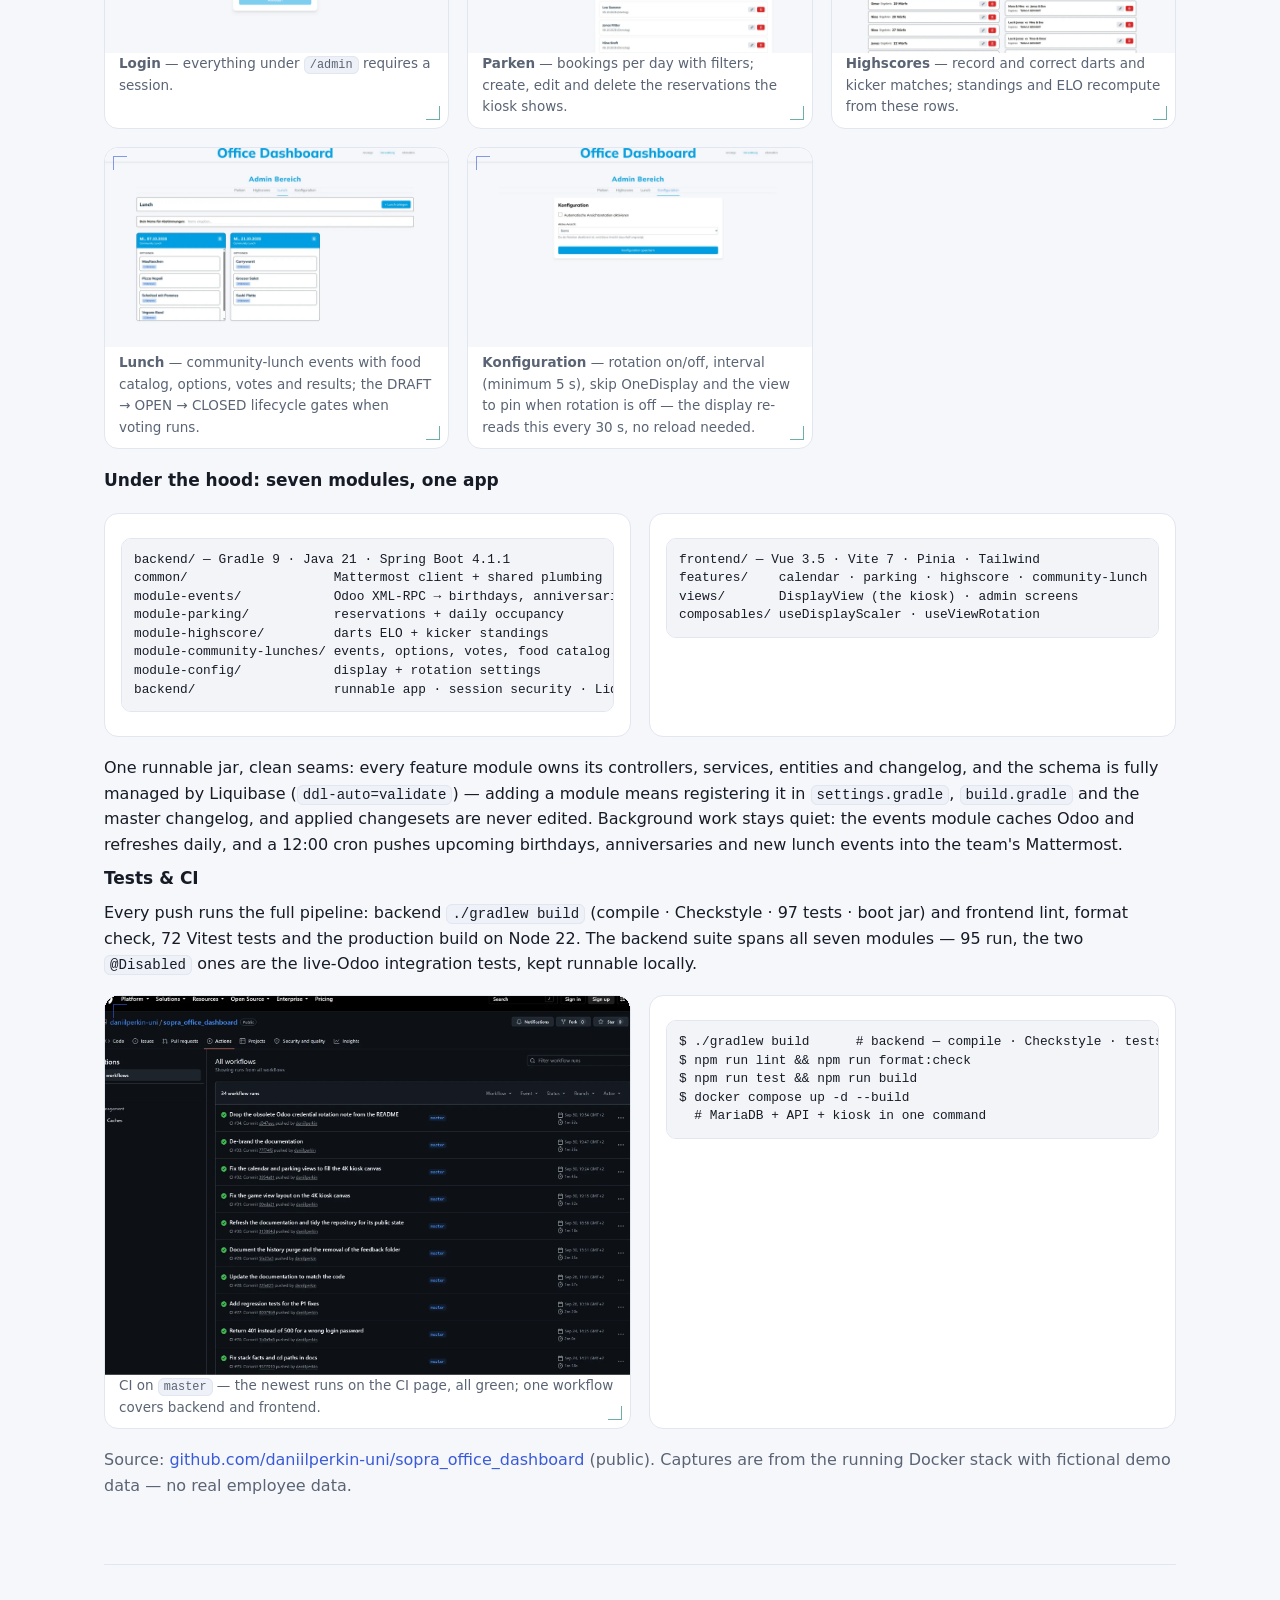
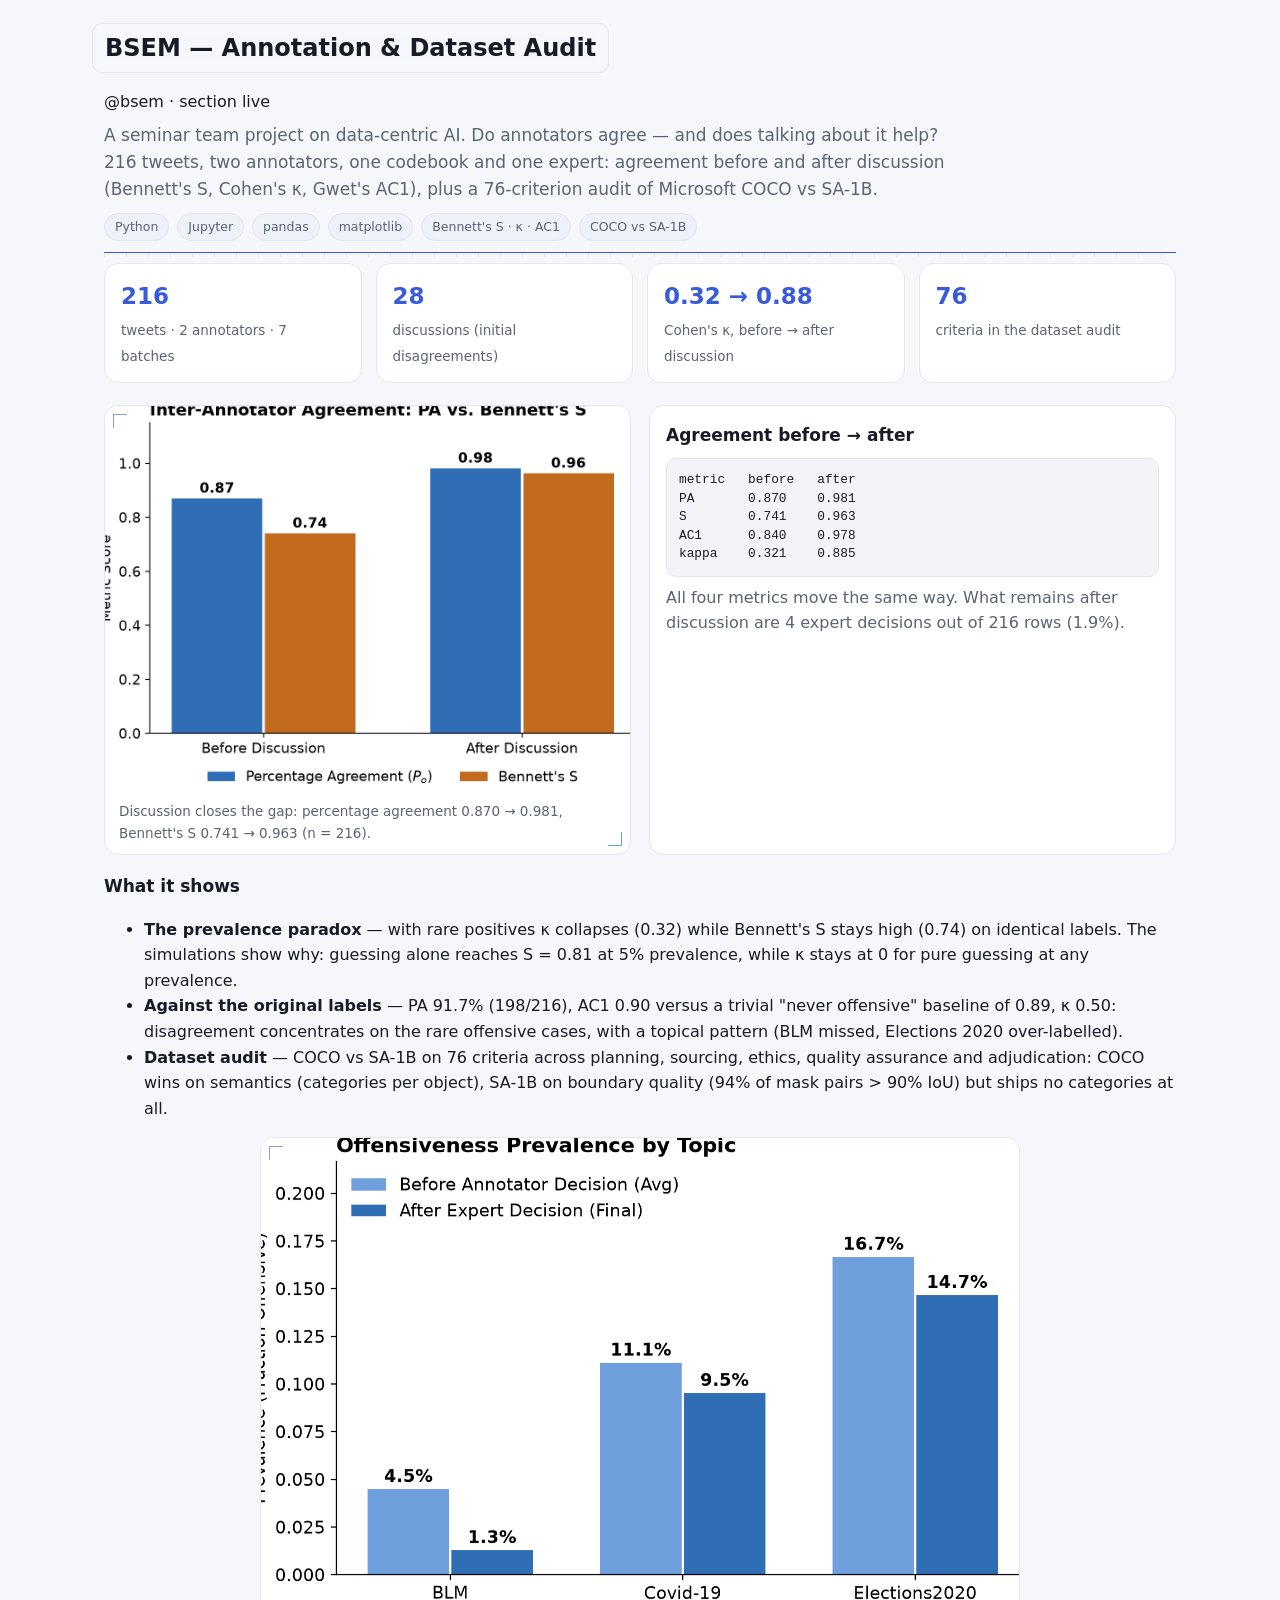
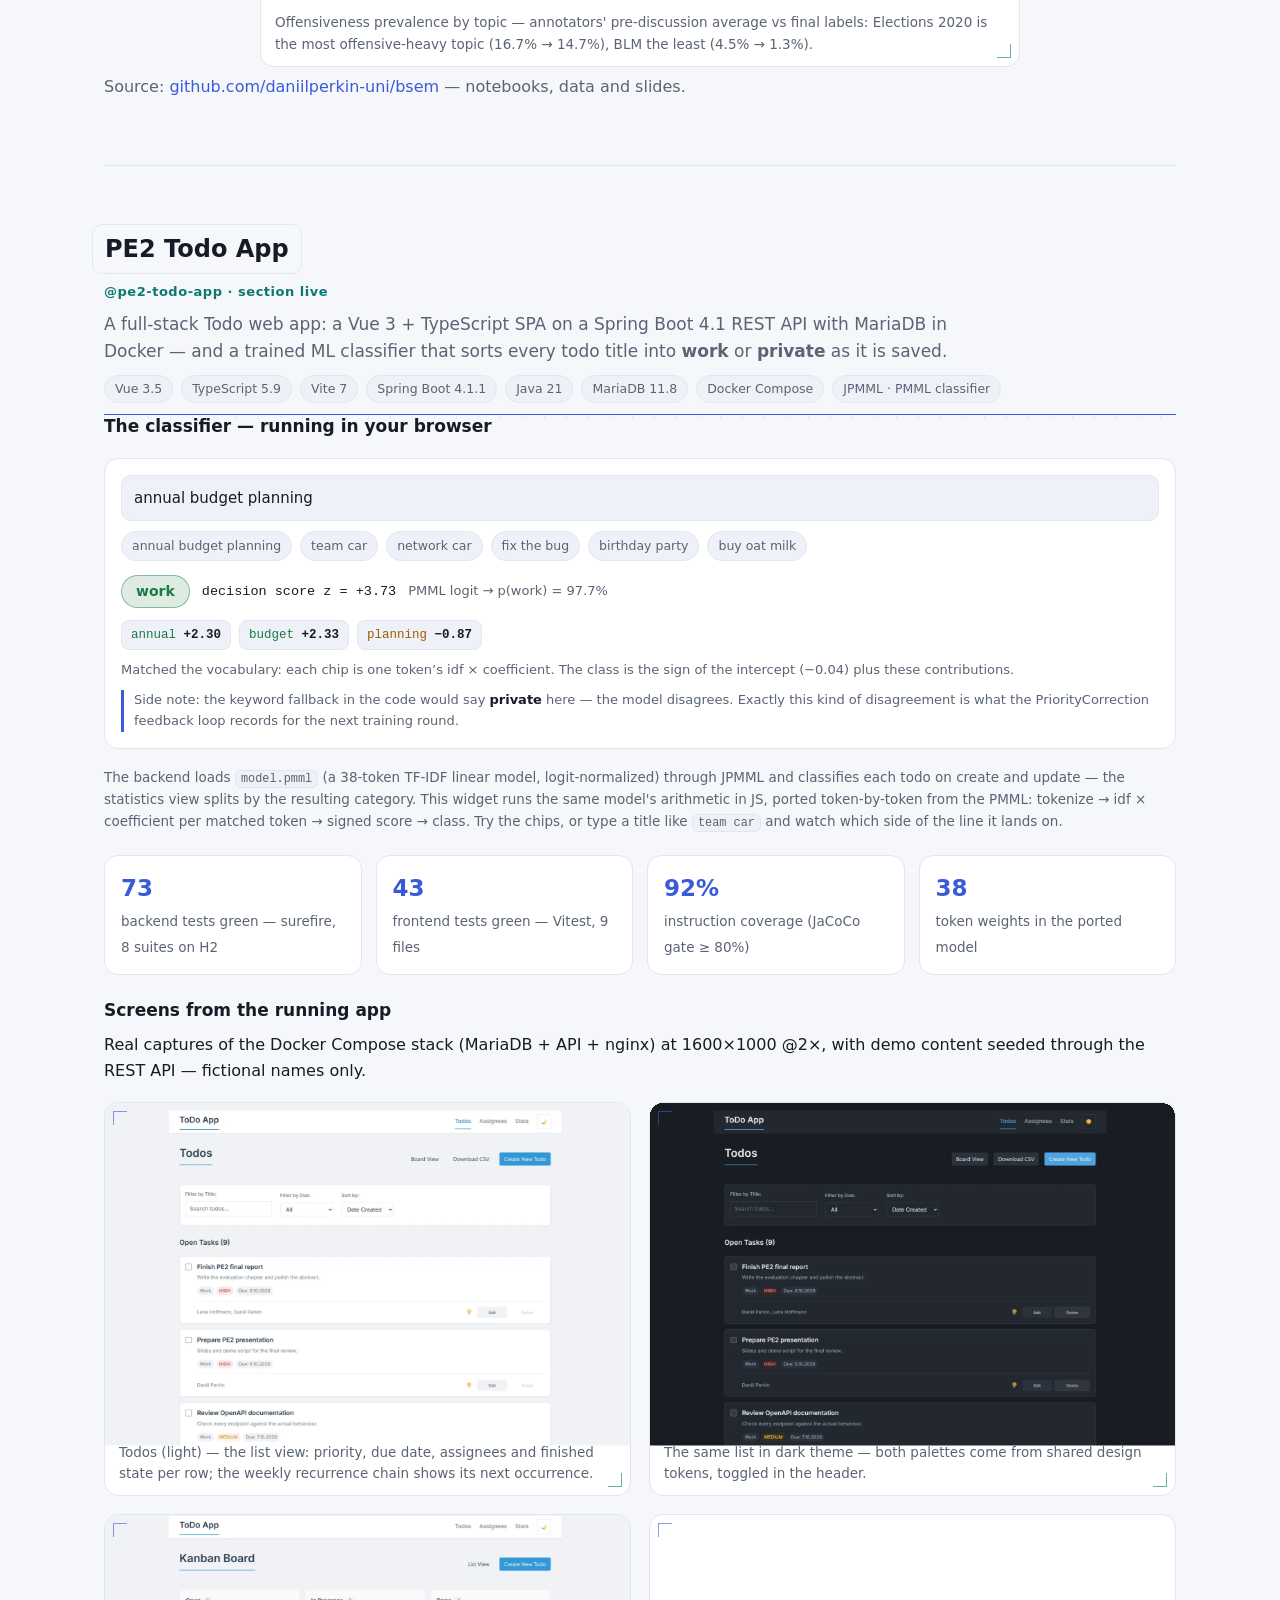
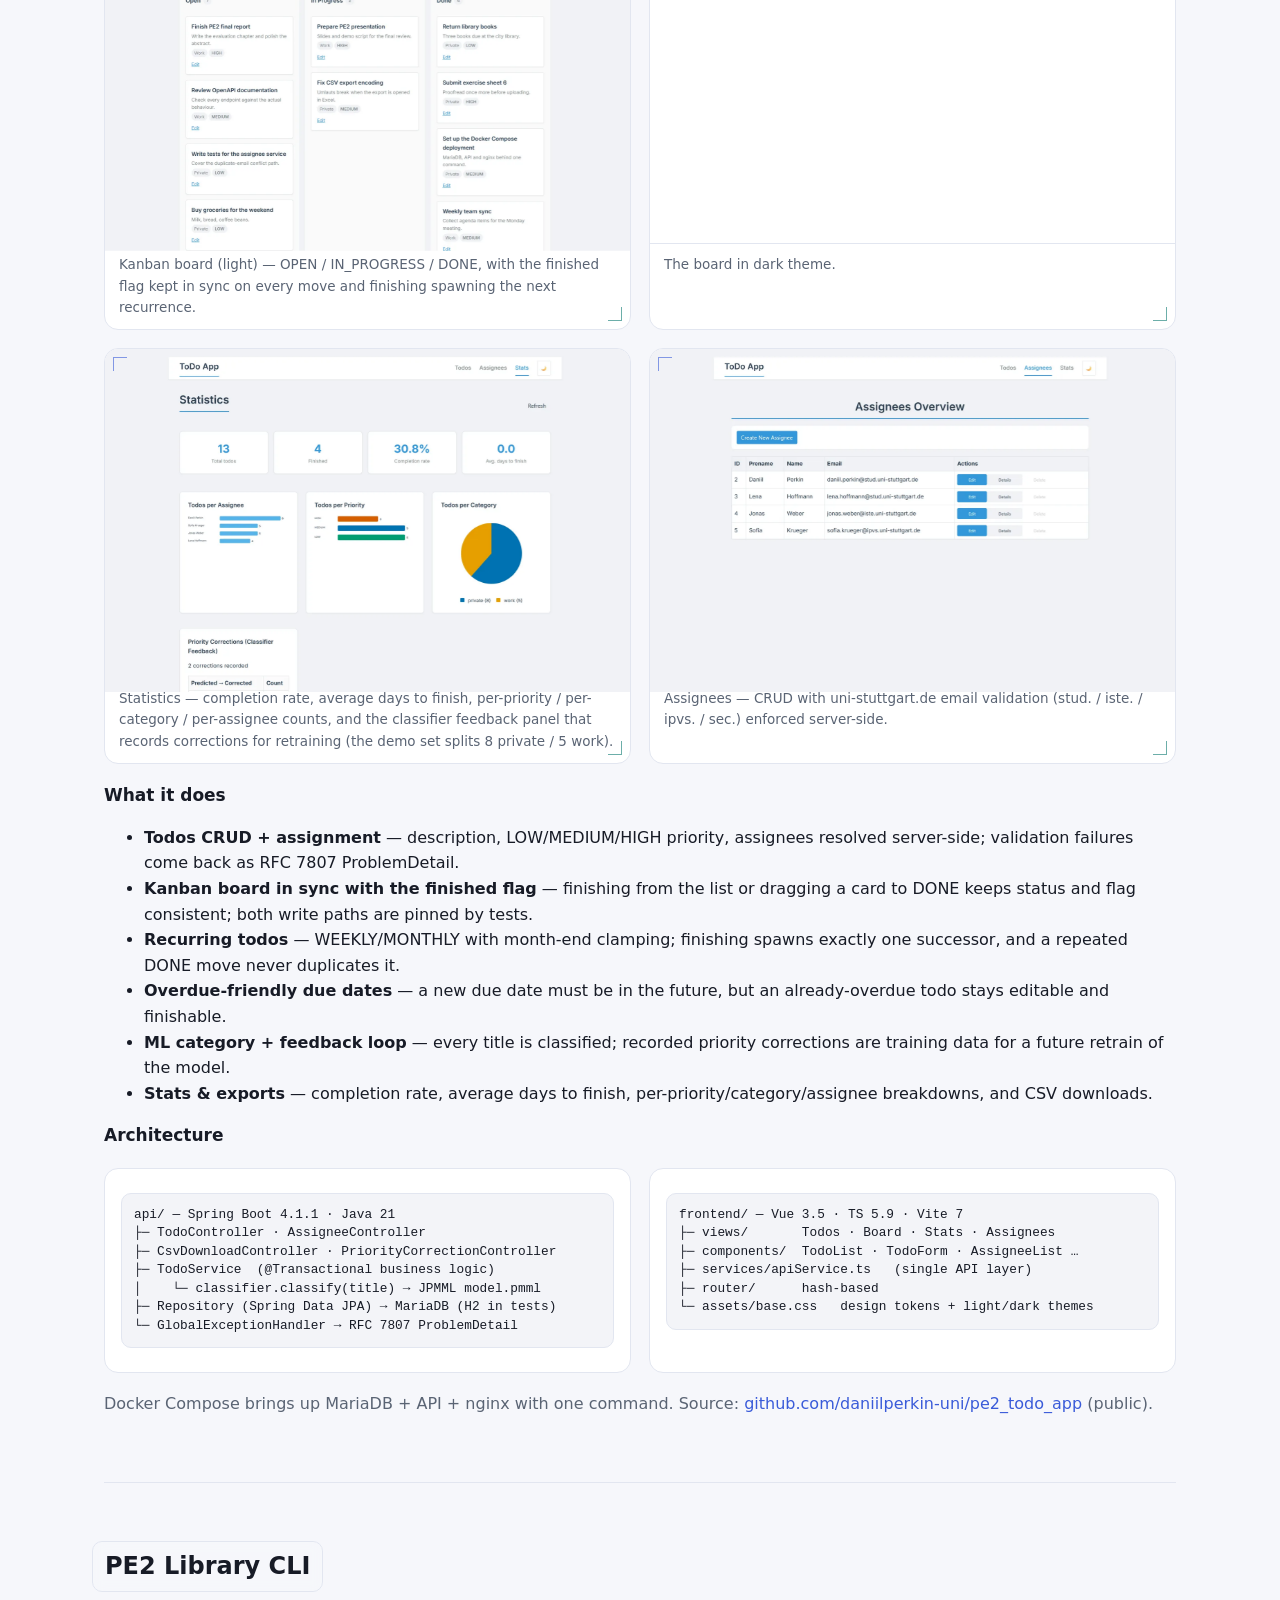
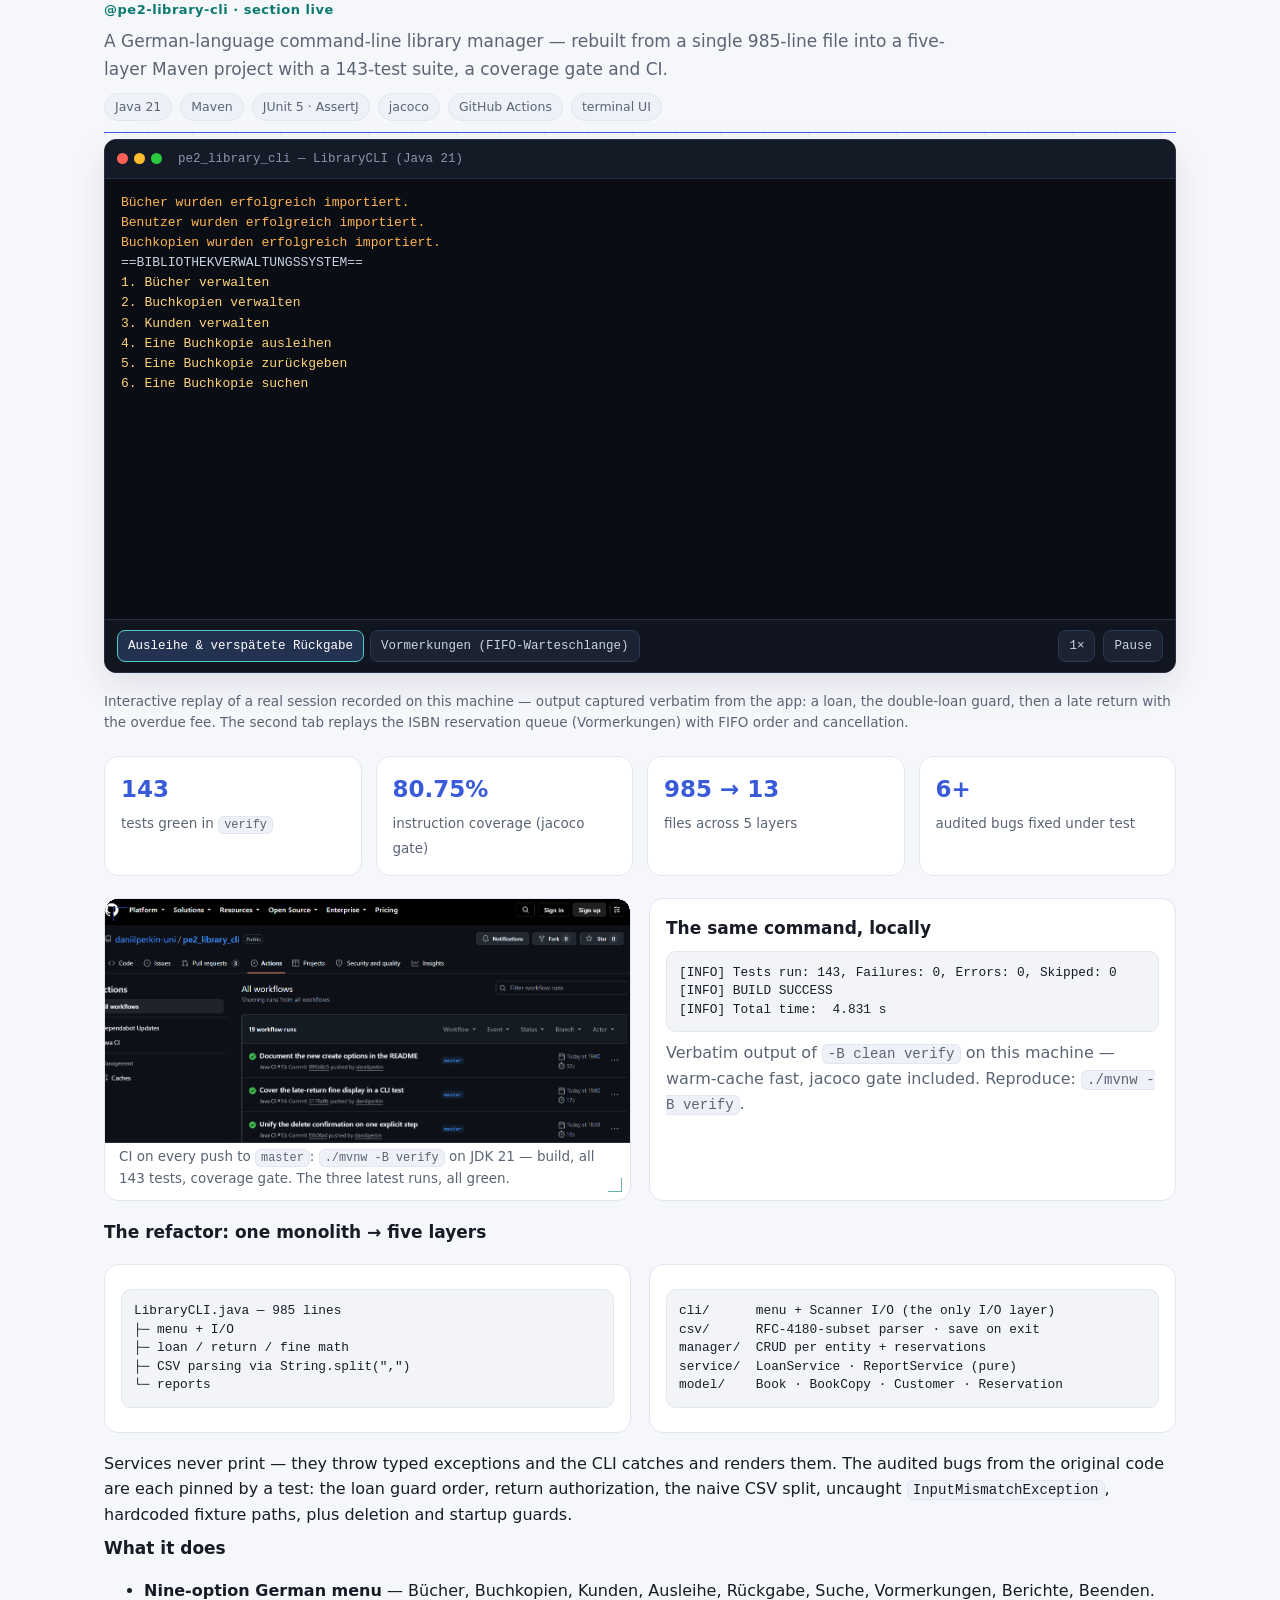
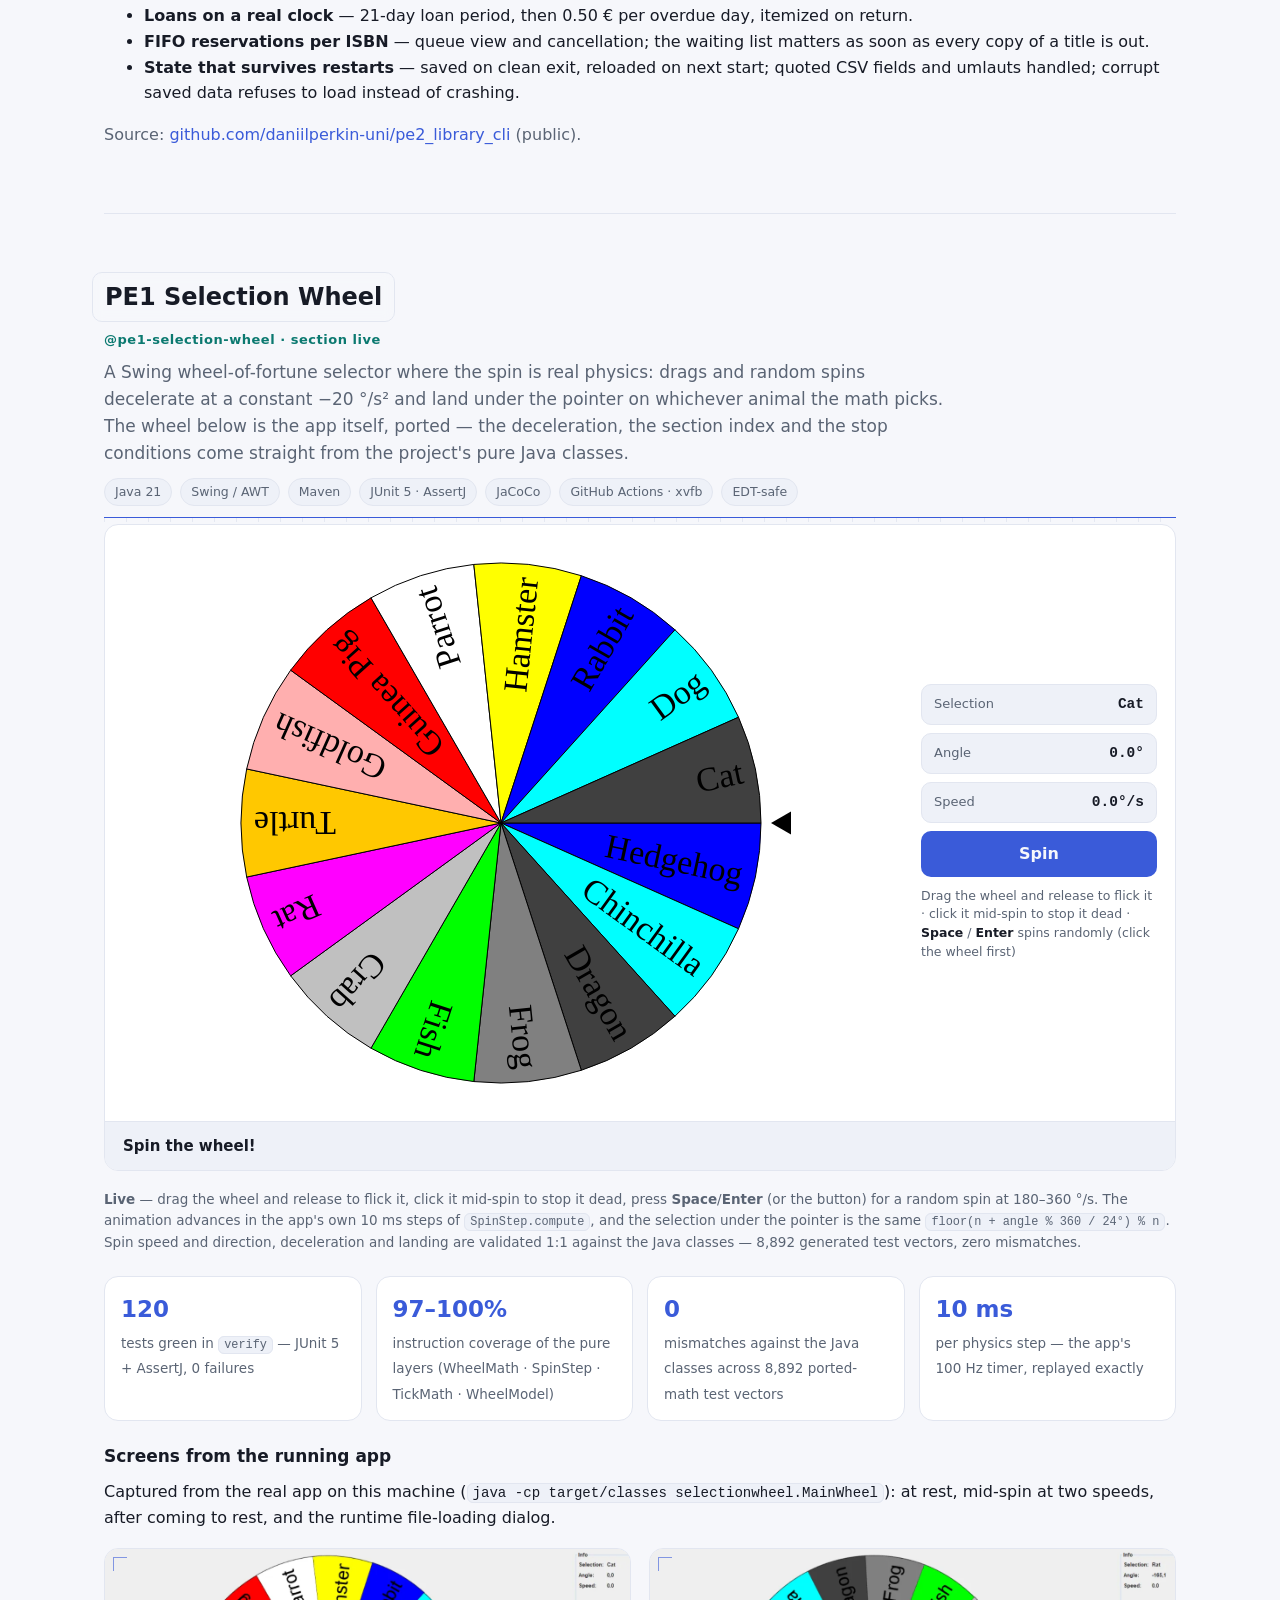
==== commit d086d1a2: "fix(sopra): align the test counts with the numbers the KPI cards show (QA-004) The KPI cards said 97" ====
--- a/index.html
+++ b/index.html
@@ -259,7 +259,7 @@
   <p>One runnable jar, clean seams: every feature module owns its controllers, services, entities and changelog, and the schema is fully managed by Liquibase (<code>ddl-auto=validate</code>) — adding a module means registering it in <code>settings.gradle</code>, <code>build.gradle</code> and the master changelog, and applied changesets are never edited. Background work stays quiet: the events module caches Odoo and refreshes daily, and a 12:00 cron pushes upcoming birthdays, anniversaries and new lunch events into the team's Mattermost.</p>
 
   <h3>Tests &amp; CI</h3>
-  <p>Every push runs the full pipeline: backend <code>./gradlew build</code> (compile · Checkstyle · 93 tests · boot jar) and frontend lint, format check, 63 Vitest tests and the production build on Node 22. The backend suite spans all seven modules — 91 run, the two <code>@Disabled</code> ones are the live-Odoo integration tests, kept runnable locally.</p>
+  <p>Every push runs the full pipeline: backend <code>./gradlew build</code> (compile · Checkstyle · 97 tests · boot jar) and frontend lint, format check, 72 Vitest tests and the production build on Node 22. The backend suite spans all seven modules — 95 run, the two <code>@Disabled</code> ones are the live-Odoo integration tests, kept runnable locally.</p>
   <div class="grid-2">
     <figure class="shot"><img src="sections/sopra_office_dashboard/assets/ci-actions.webp" alt="GitHub Actions — workflow runs on master, all green" width="1600" height="1120" decoding="async" loading="lazy"><figcaption>CI on <code>master</code> — the newest runs on the CI page, all green; one workflow covers backend and frontend.</figcaption></figure>
     <div class="card code"><pre>$ ./gradlew build      # backend — compile · Checkstyle · tests · boot jar
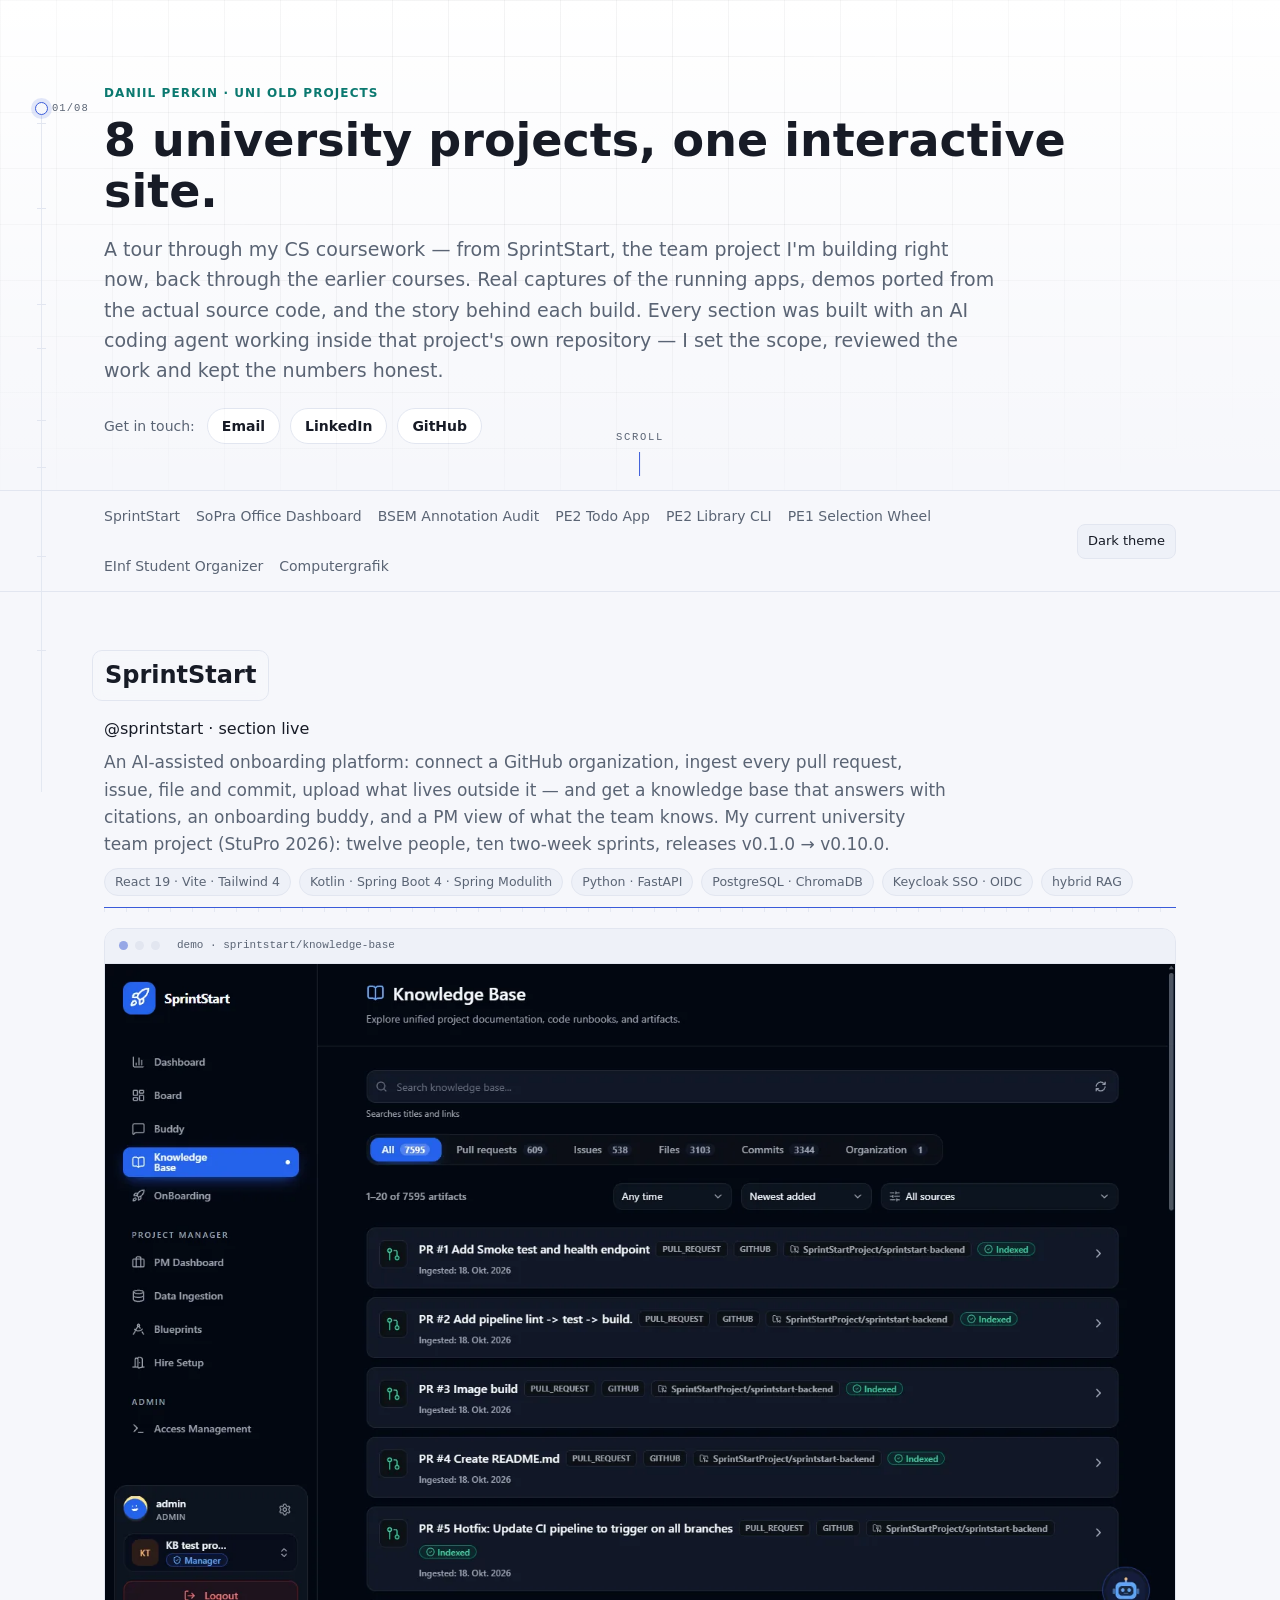
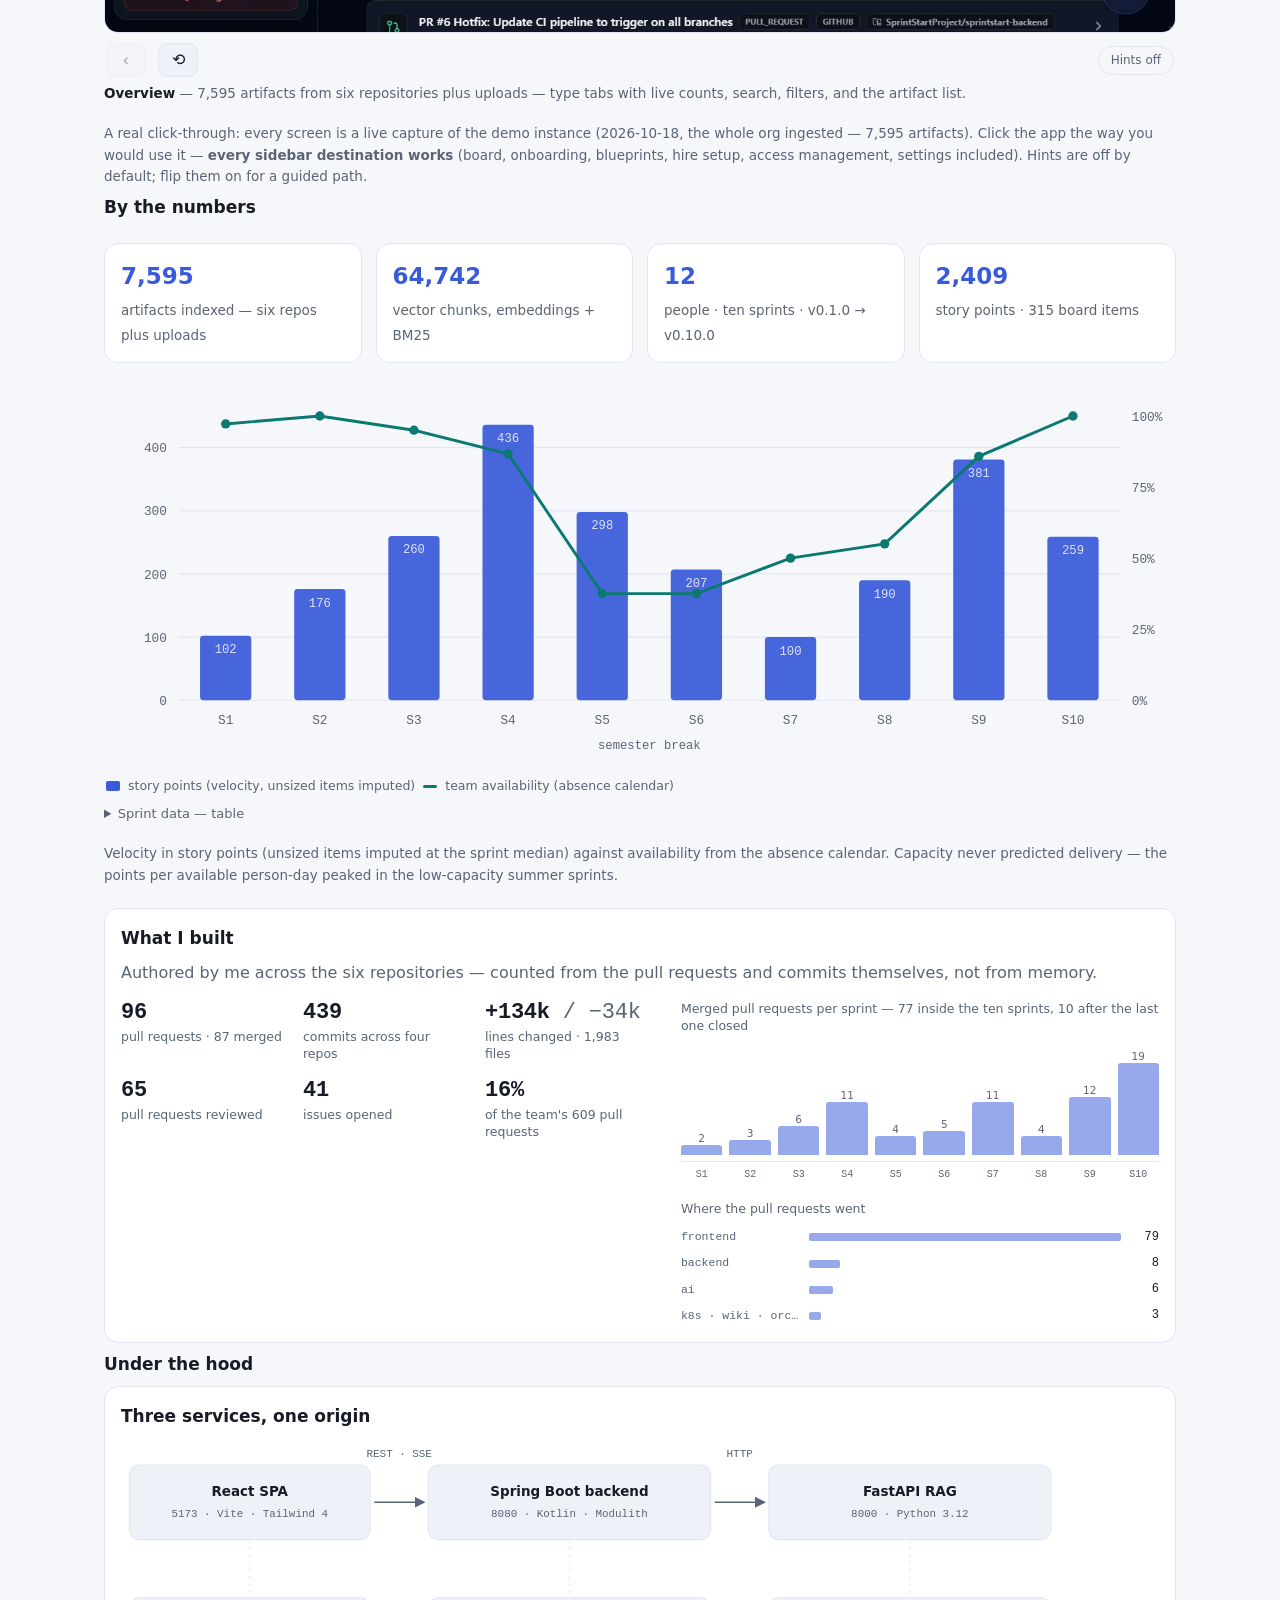
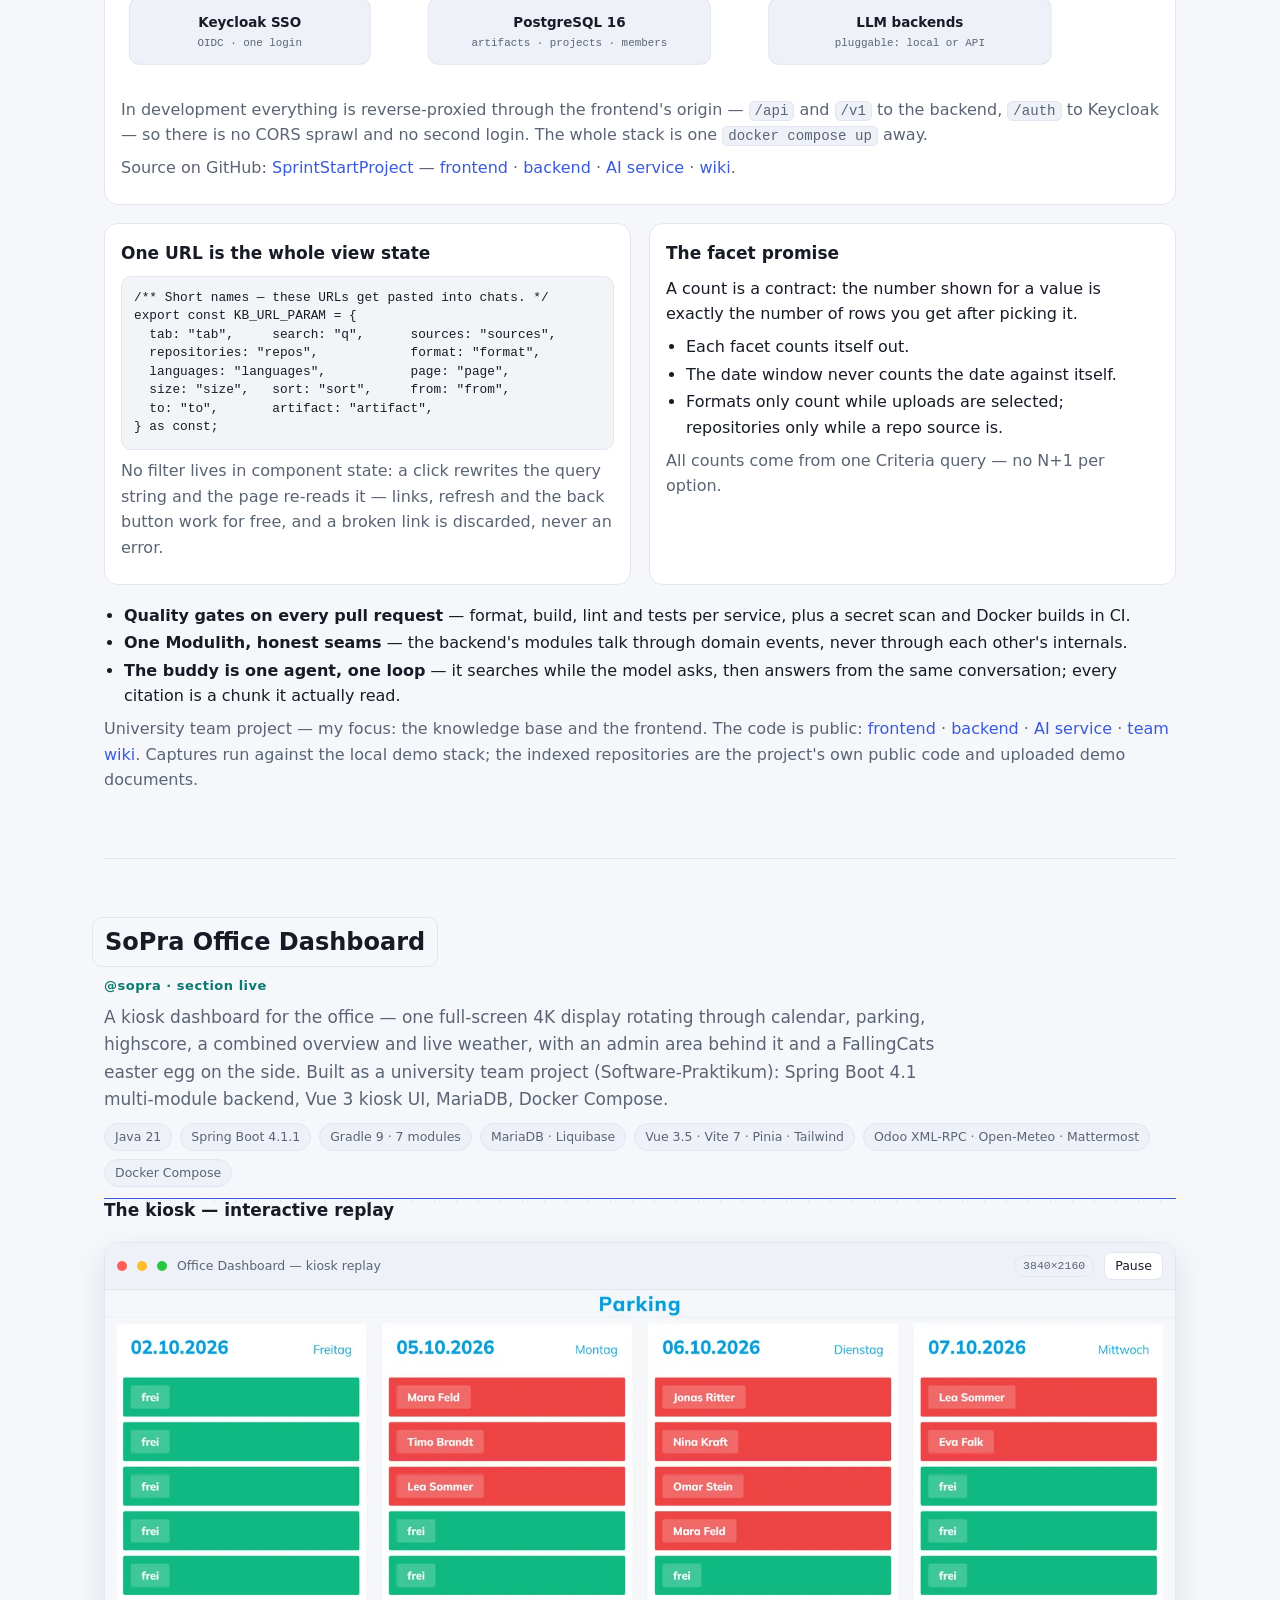
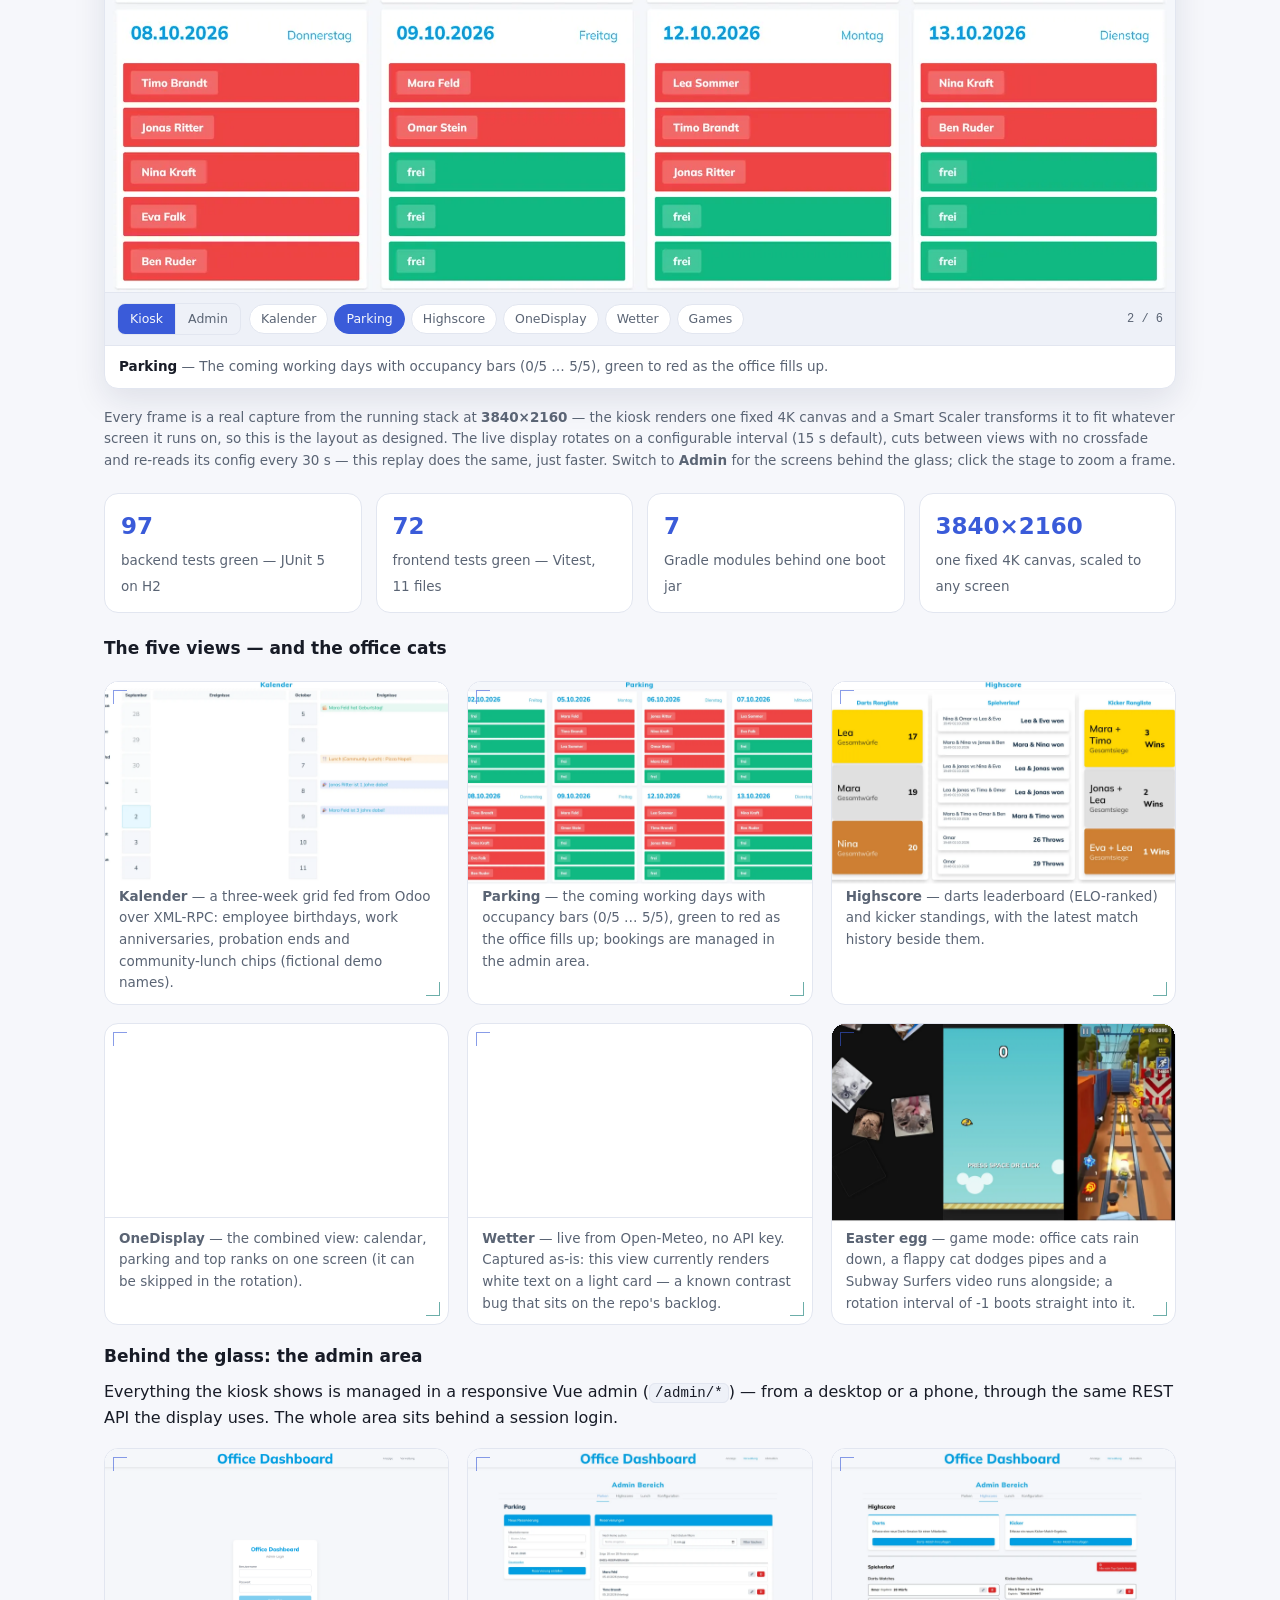
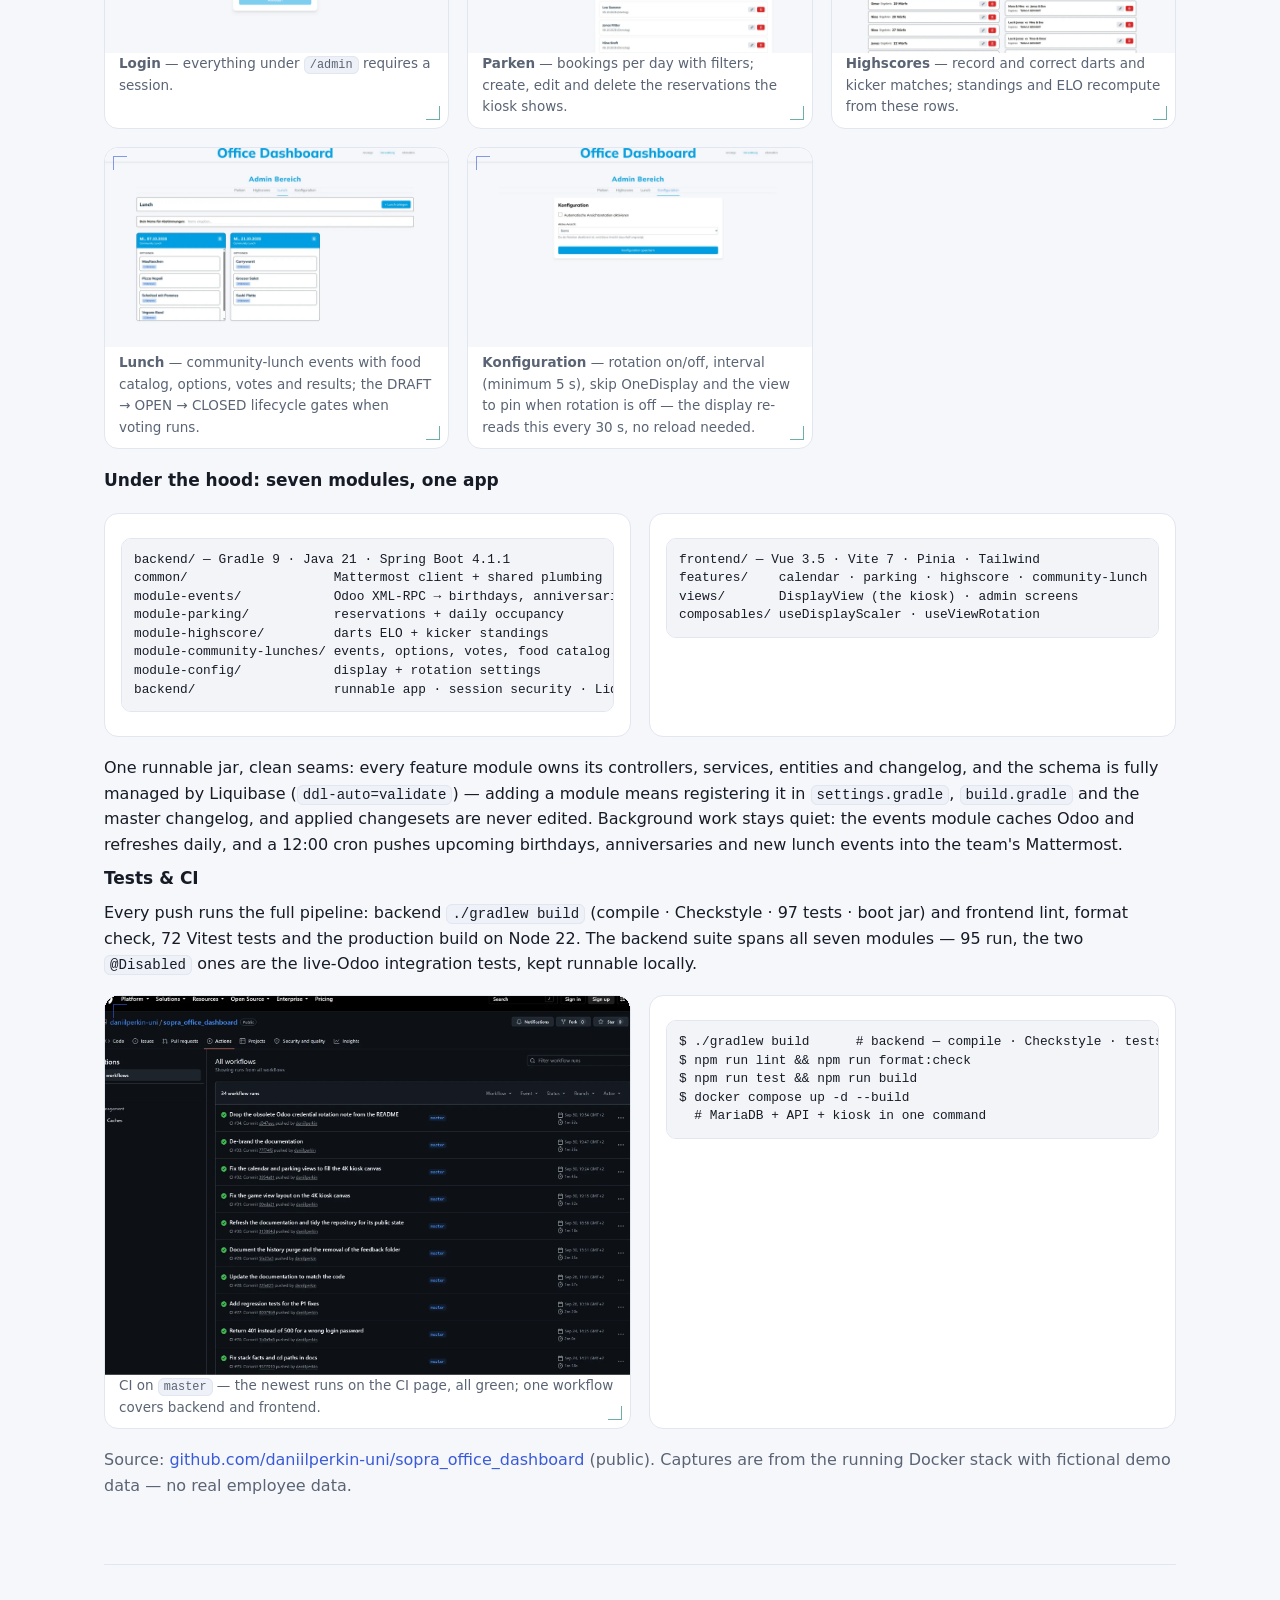
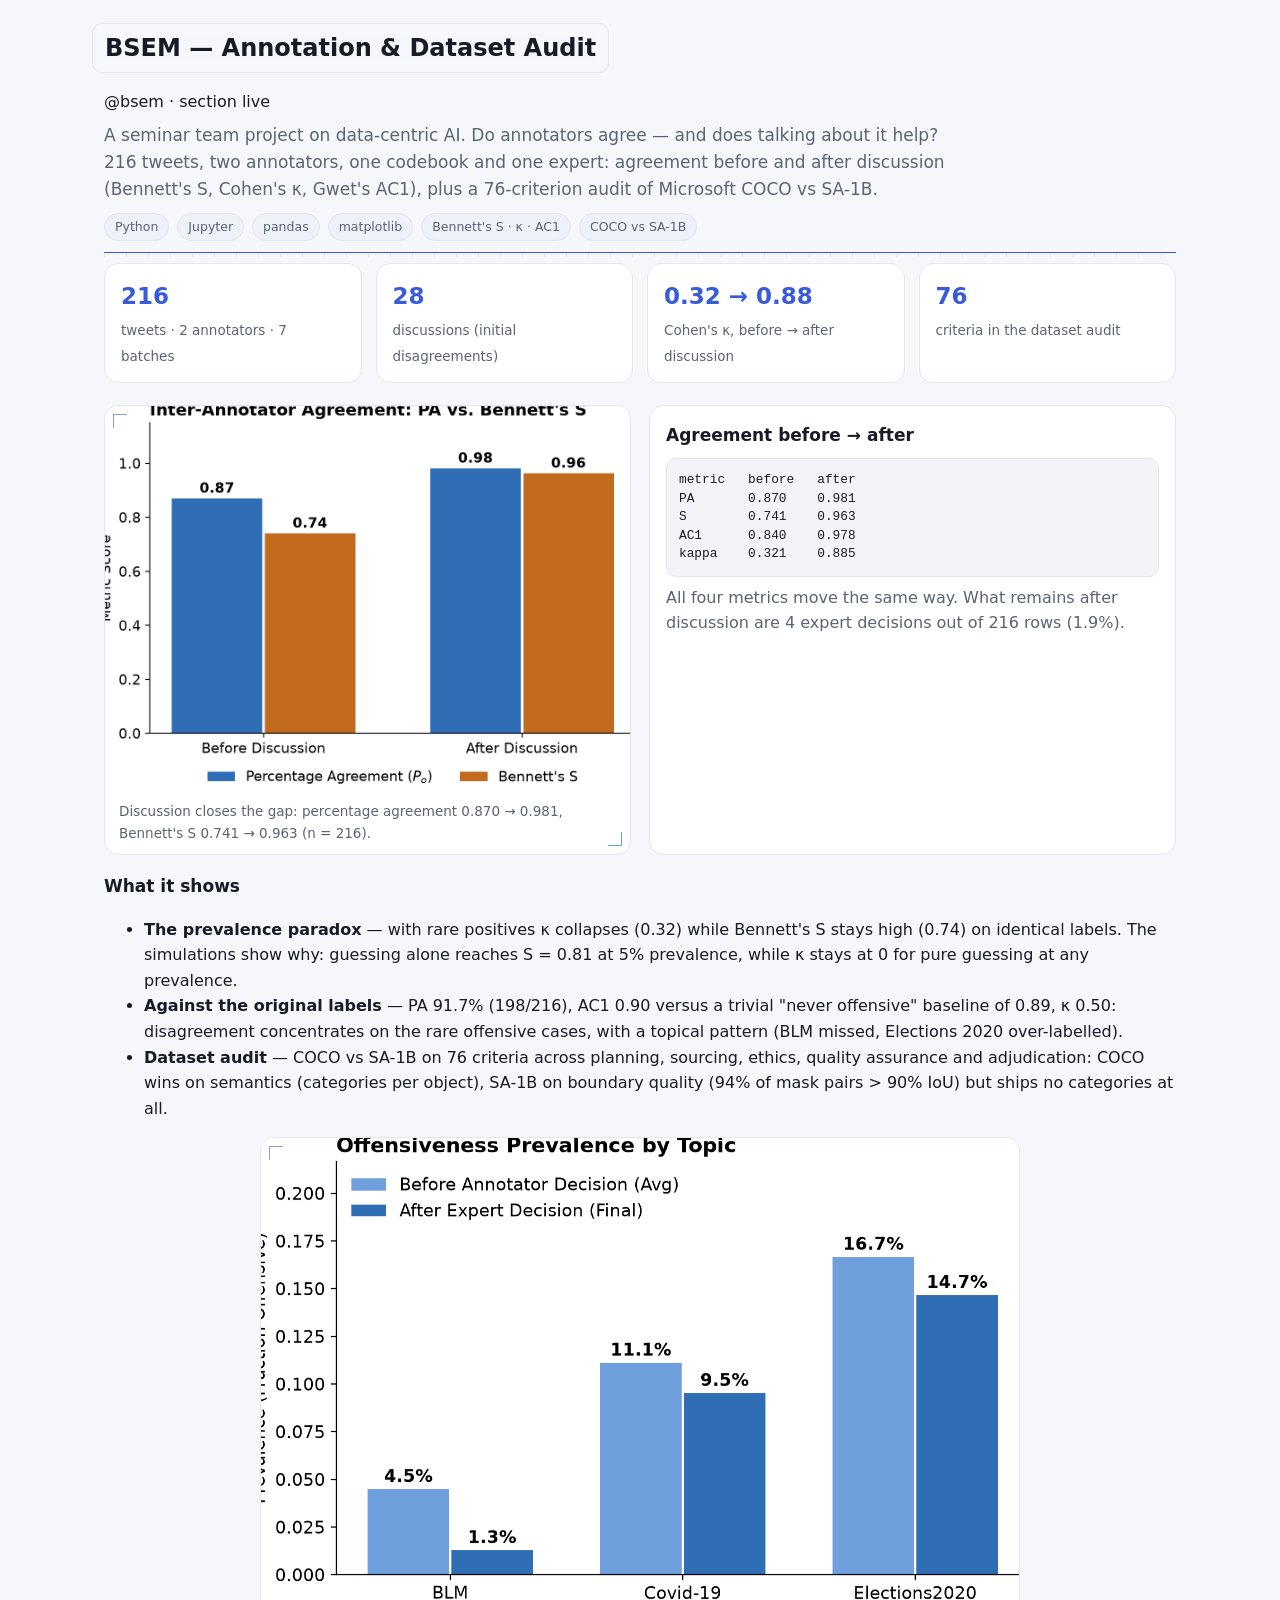
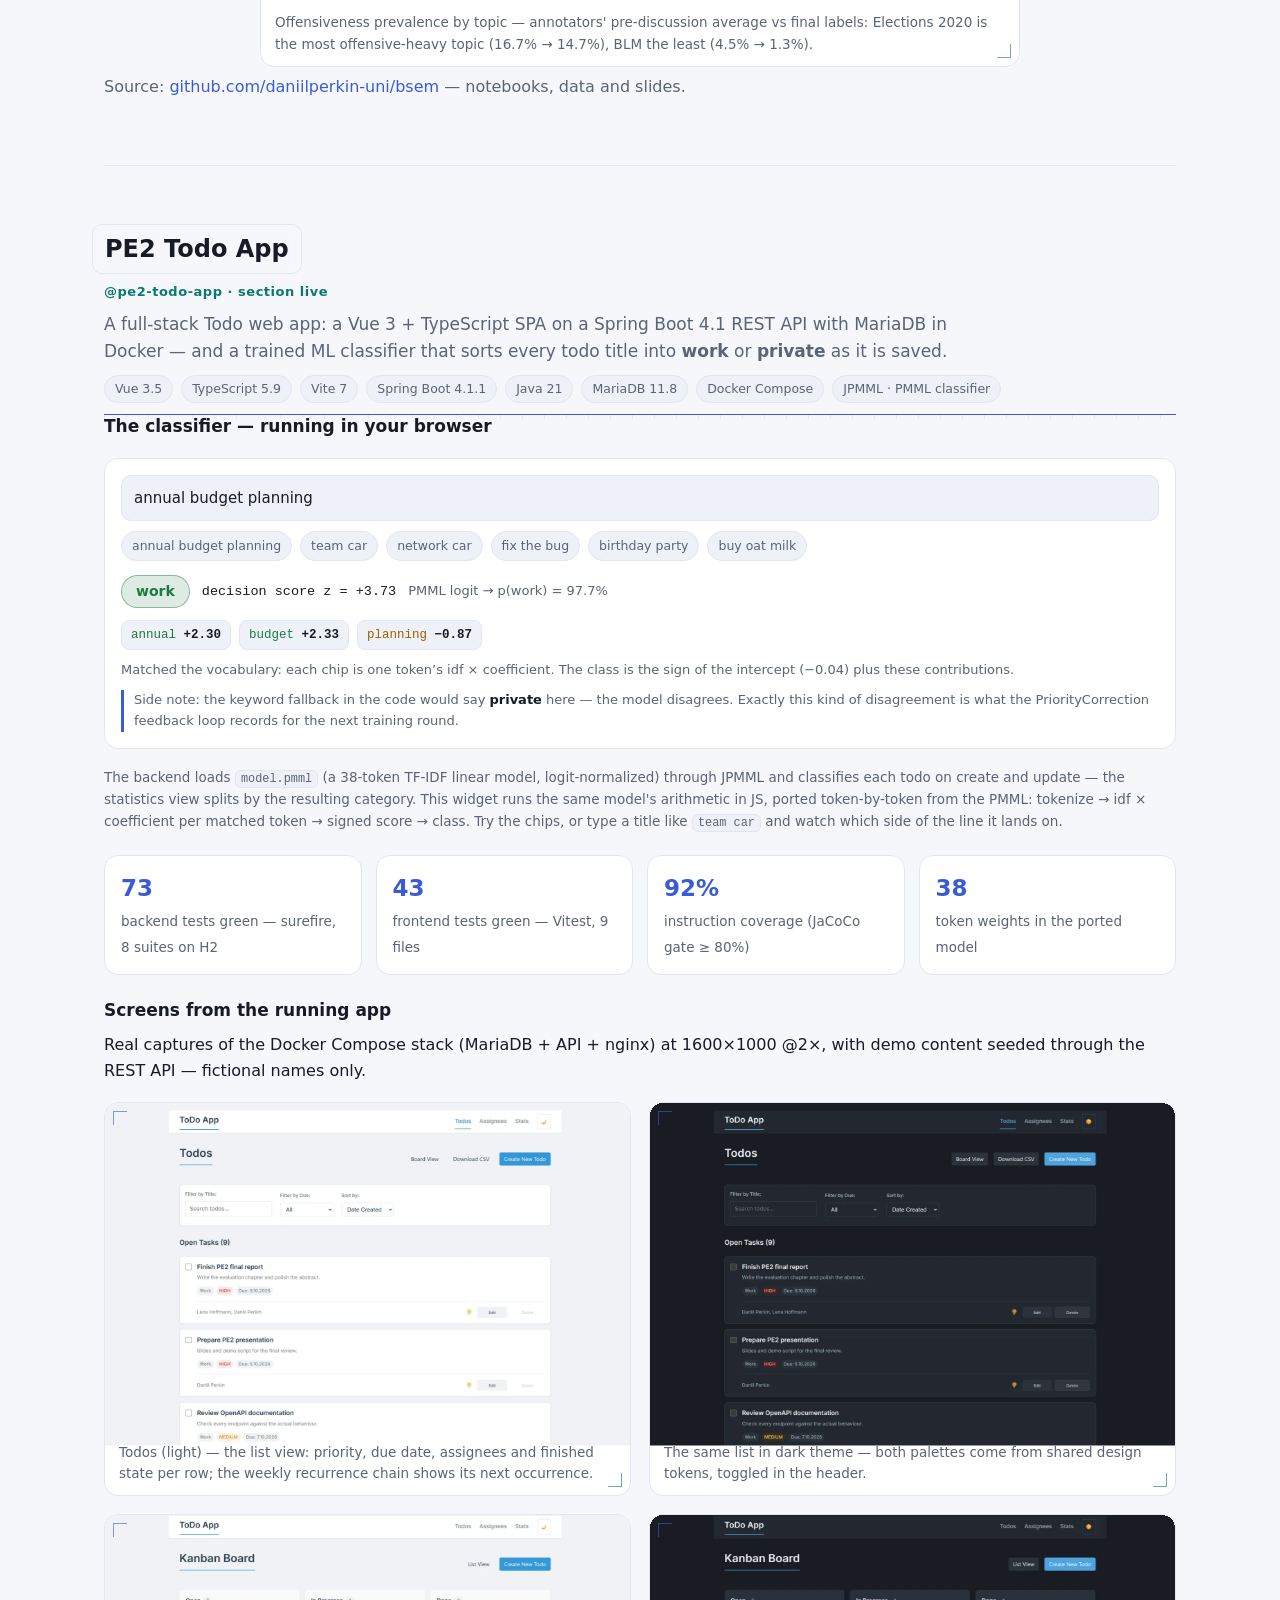
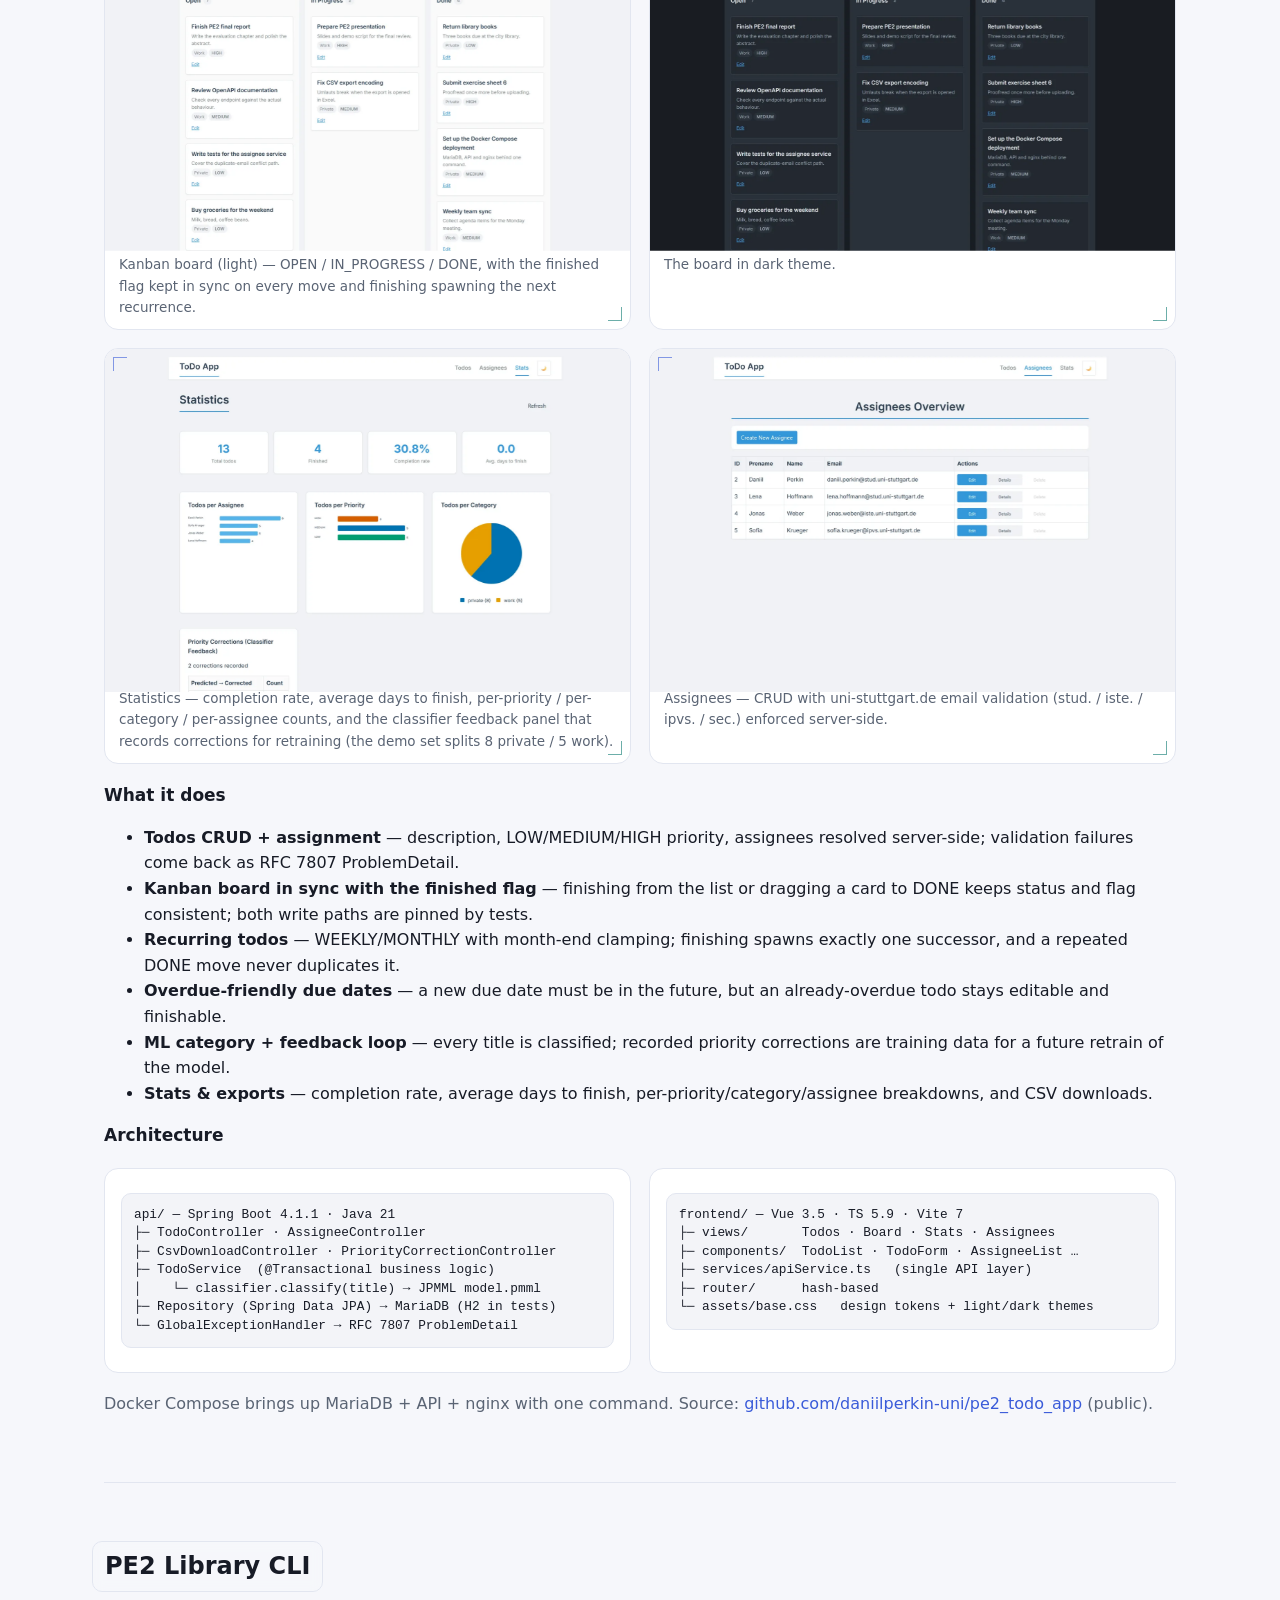
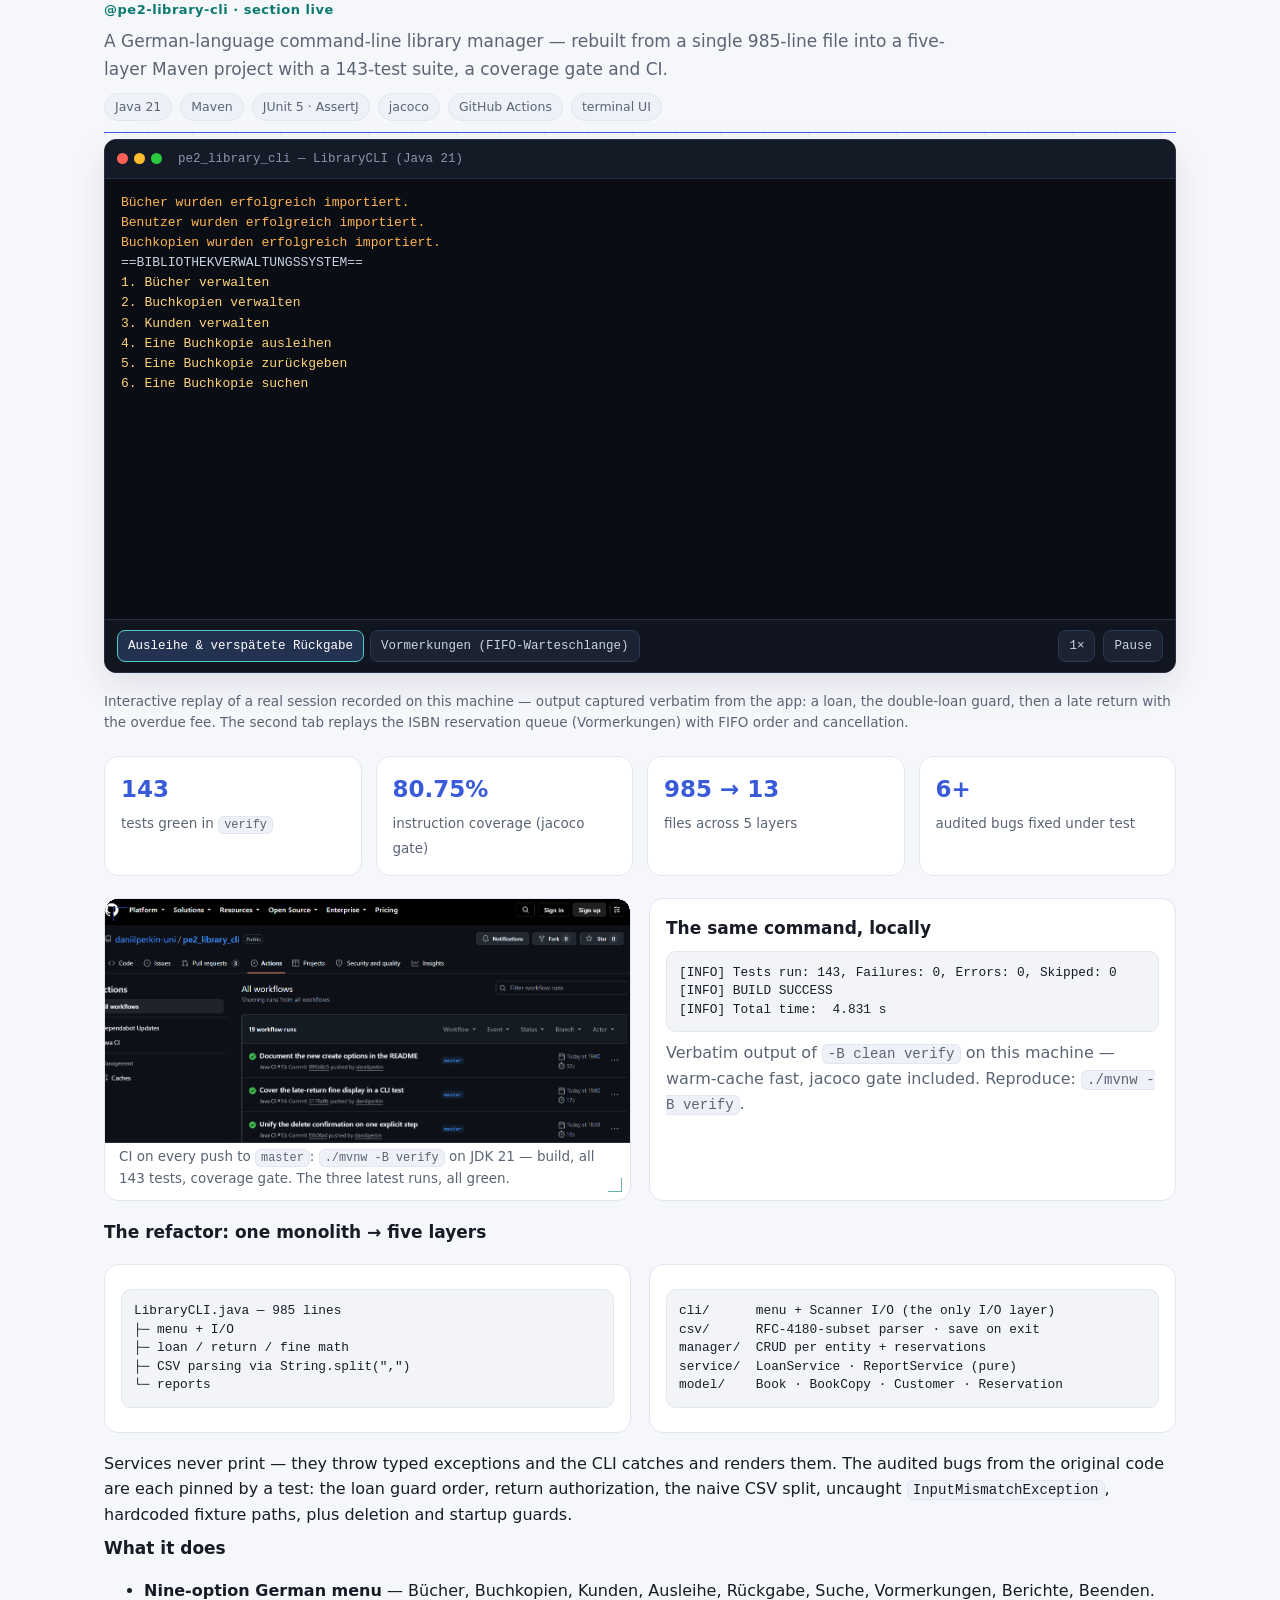
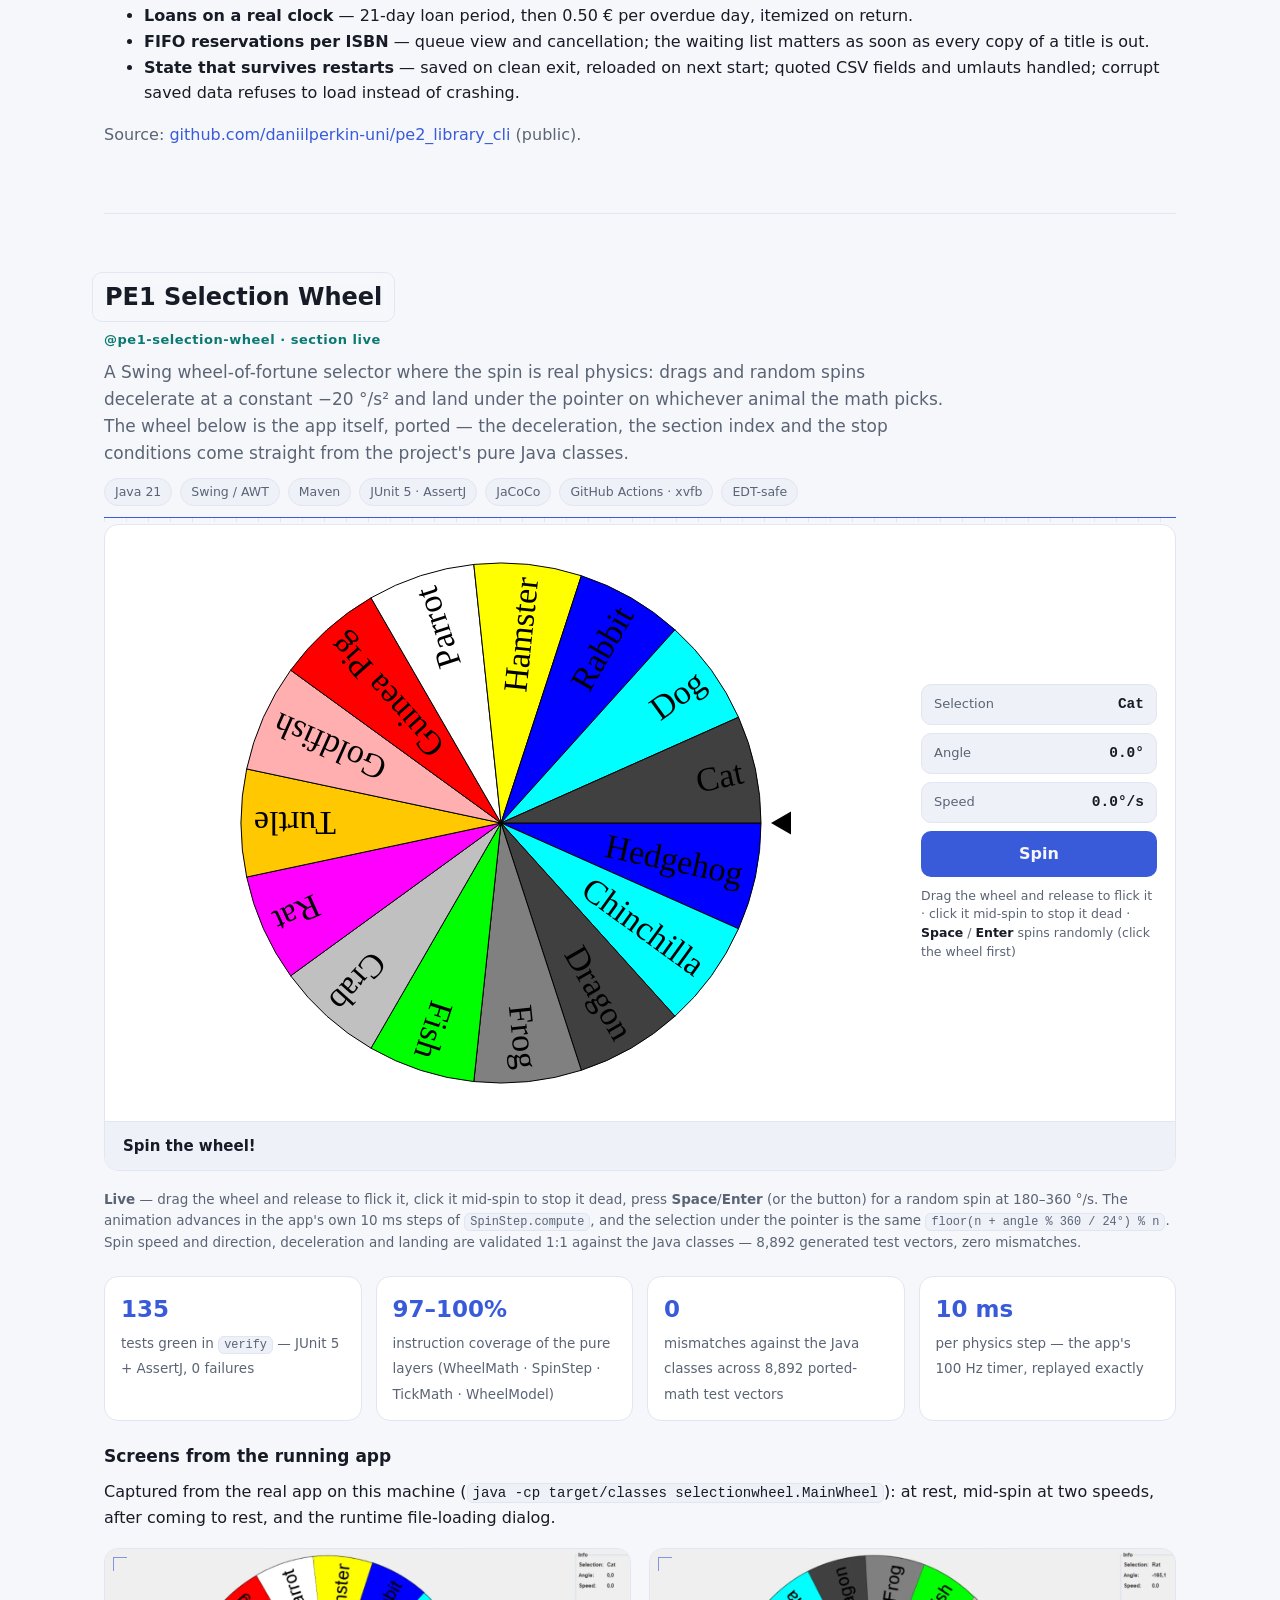
==== commit 5e3992de: "Update the PE1 section to the released 1.0.0 state and port the atan2 drag fix The project shipped v" ====
--- a/index.html
+++ b/index.html
@@ -465,7 +465,7 @@
   <p class="caption"><b>Live</b> &mdash; drag the wheel and release to flick it, click it mid-spin to stop it dead, press <b>Space</b>/<b>Enter</b> (or the button) for a random spin at 180&ndash;360&nbsp;&deg;/s. The animation advances in the app's own 10&nbsp;ms steps of <code>SpinStep.compute</code>, and the selection under the pointer is the same <code>floor(n + angle % 360 / 24&deg;) % n</code>. Spin speed and direction, deceleration and landing are validated 1:1 against the Java classes &mdash; 8,892 generated test vectors, zero mismatches.</p>
 
   <div class="kpis">
-    <div class="kpi"><b>120</b><span>tests green in <code>verify</code> — JUnit 5 + AssertJ, 0 failures</span></div>
+    <div class="kpi"><b>135</b><span>tests green in <code>verify</code> — JUnit 5 + AssertJ, 0 failures</span></div>
     <div class="kpi"><b>97–100%</b><span>instruction coverage of the pure layers (WheelMath · SpinStep · TickMath · WheelModel)</span></div>
     <div class="kpi"><b>0</b><span>mismatches against the Java classes across 8,892 ported-math test vectors</span></div>
     <div class="kpi"><b>10 ms</b><span>per physics step — the app's 100&nbsp;Hz timer, replayed exactly</span></div>
@@ -537,6 +537,7 @@
 
   <h3>Engineered, not just built</h3>
   <ul>
+    <li><b>A flick across 0°/360° no longer launches backwards</b> — the release velocity was the raw difference of two normalized angles, so a forward drag from 350° to 10° measured as −340° and clamped to full speed in reverse; it now uses the shorter arc (<code>WheelMathTest</code>, and the port's own <code>pe1-wheel-fling</code> test).</li>
     <li><b>The wheel no longer rotates twice on resize</b> — the base image used to bake in the rotation <i>and</i> have it applied again at paint, desyncing pointer and selection; the renderer is now rotation-independent (<code>WheelPaintTest</code>).</li>
     <li><b>The pointer survives repaints</b> — the tick polygon's scaling used to compound on every paint; geometry now returns a fresh, idempotent polygon (<code>TickMathTest</code>).</li>
     <li><b>The sidebar keeps its width</b> — selecting a longer item name used to re-lay-out the frame and make the wheel jump (<code>MainWheelInfoPanelTest</code>).</li>
@@ -544,7 +545,7 @@
     <li><b>No <code>Thread.sleep</code>, anywhere</b> — the spin rides a <code>javax.swing.Timer</code> on the EDT, a detached wheel stops its timer, and the tests synchronize on <code>CountDownLatch</code> callbacks instead of sleeping (<code>SelectionWheelIntegrationTest</code>).</li>
   </ul>
 
-  <p class="muted">Coverage: pure layers 97–100&nbsp;%, overall 62.6&nbsp;% — the Swing views carry the remaining gap and there is no threshold gate yet. CI: every push runs <code>./mvnw -B verify</code> under xvfb on JDK 21, the Swing tests need a display. Source: <a href="https://github.com/daniilperkin-uni/pe1_selection_wheel">github.com/daniilperkin-uni/pe1_selection_wheel</a> (public).</p>
+  <p class="muted">Coverage: pure layers 97–100&nbsp;%, overall 73.9&nbsp;% instruction (JaCoCo, all classes) — the Swing views carry the remaining gap and there is no threshold gate yet. CI: every push and every <code>v*</code> tag runs <code>./mvnw -B verify</code> under xvfb on JDK 21, the Swing tests need a display. Source: <a href="https://github.com/daniilperkin-uni/pe1_selection_wheel">github.com/daniilperkin-uni/pe1_selection_wheel</a> (public, <a href="https://github.com/daniilperkin-uni/pe1_selection_wheel/releases/latest">v1.0.0 release with a runnable jar</a>).</p>
 </section>
 <section class="project" id="oop_student_organizer">
   <header class="p-head">
